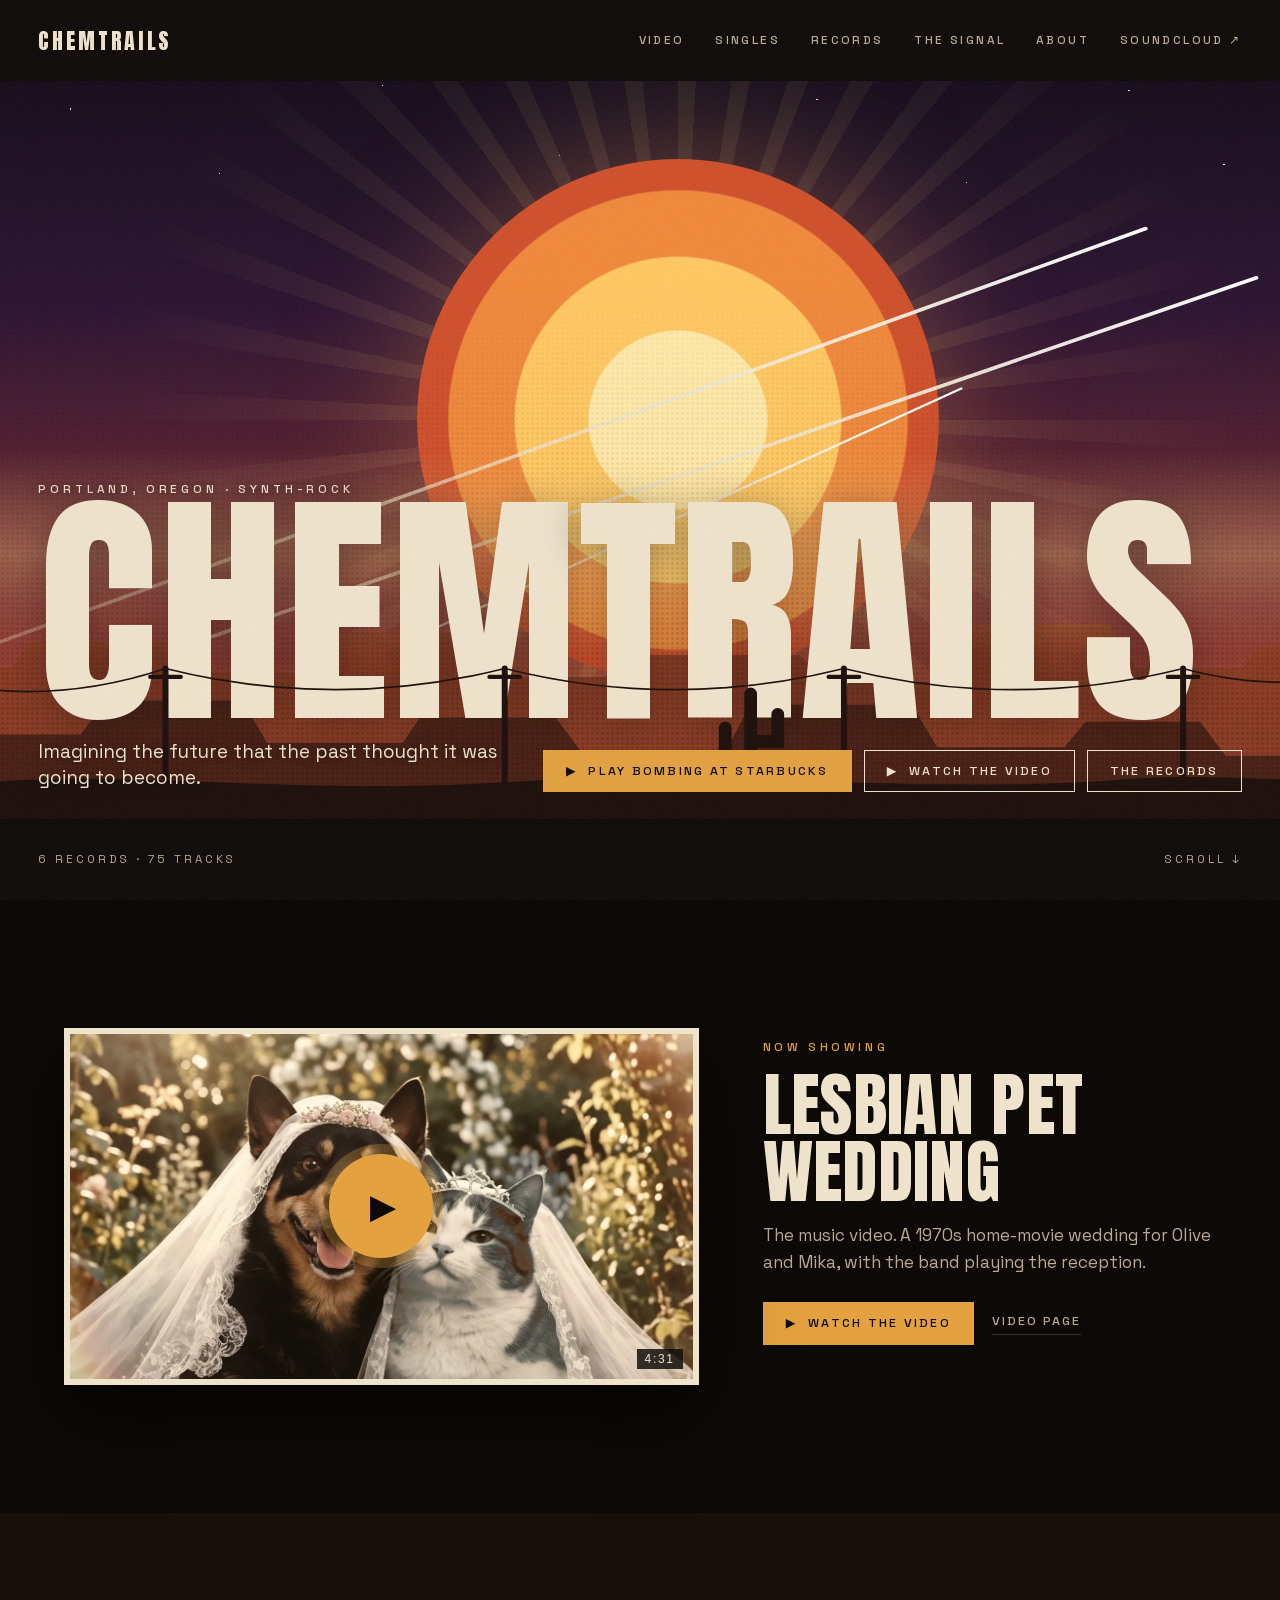
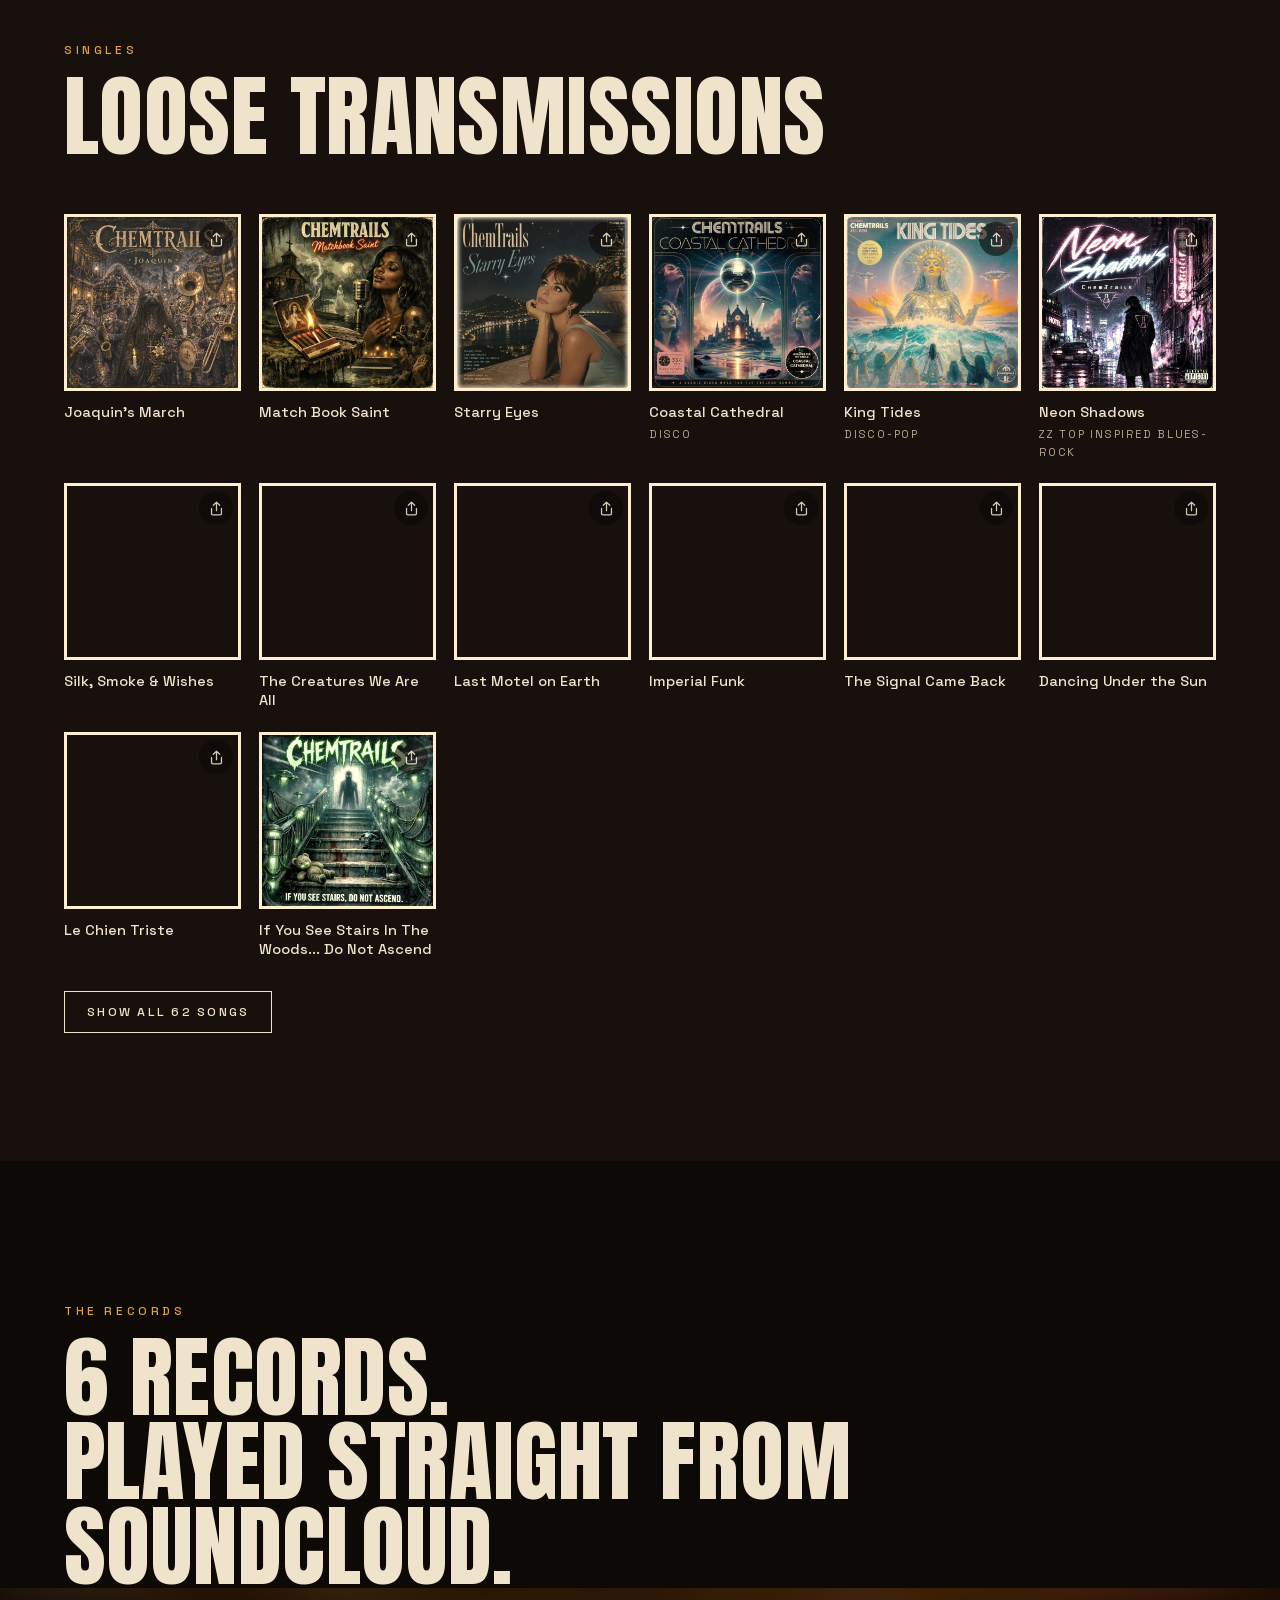
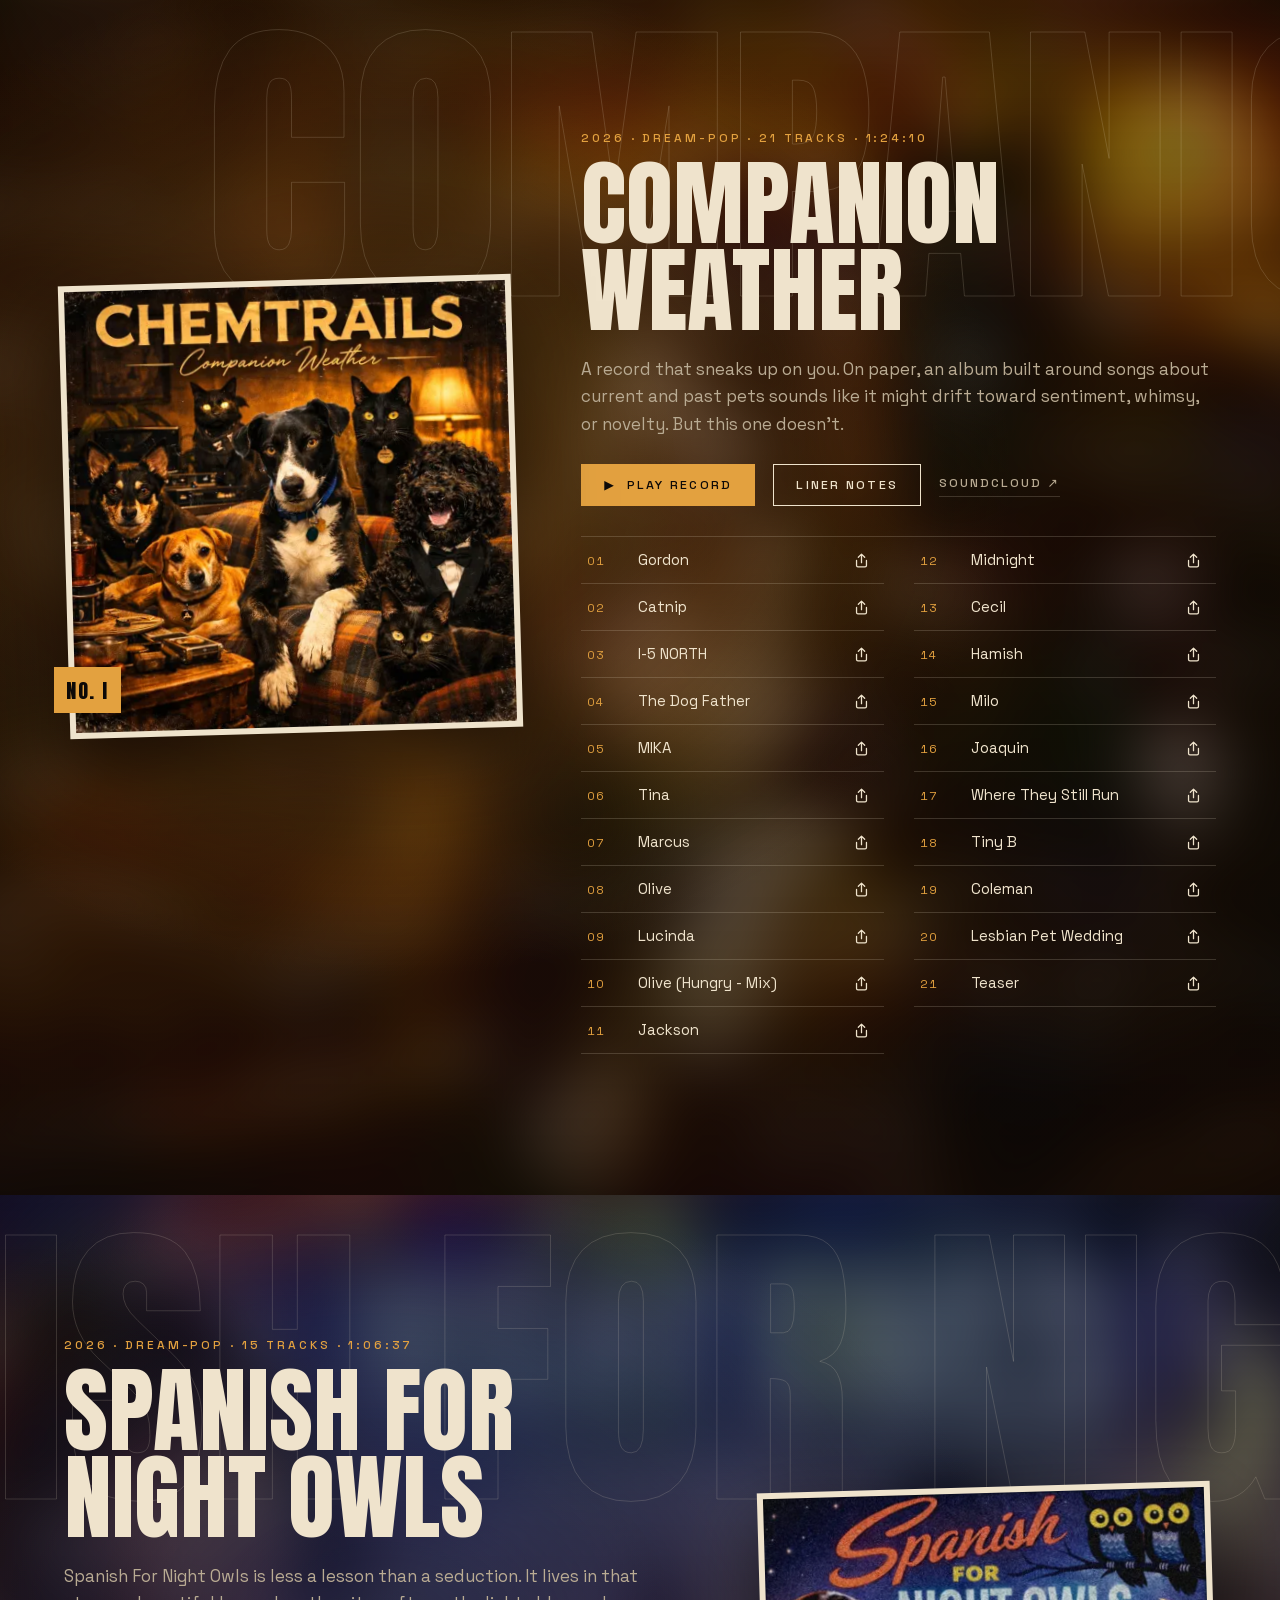
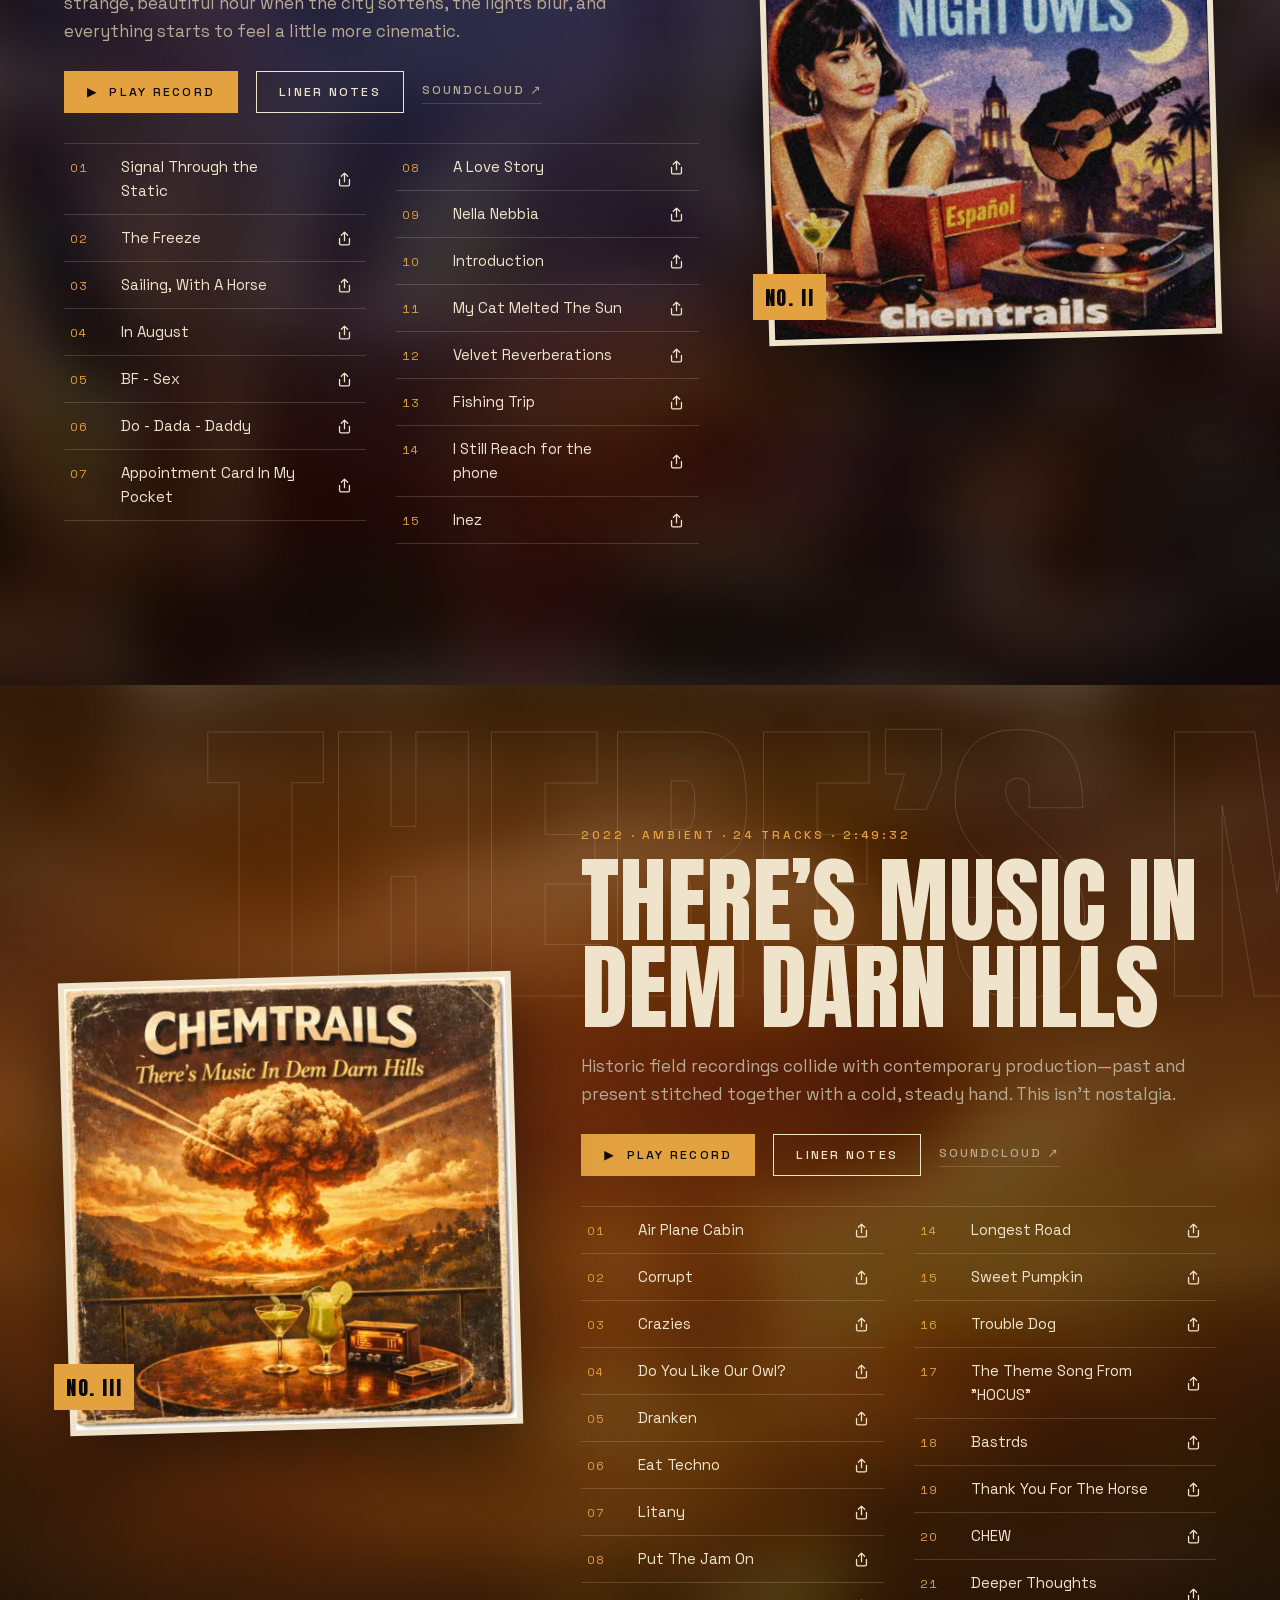
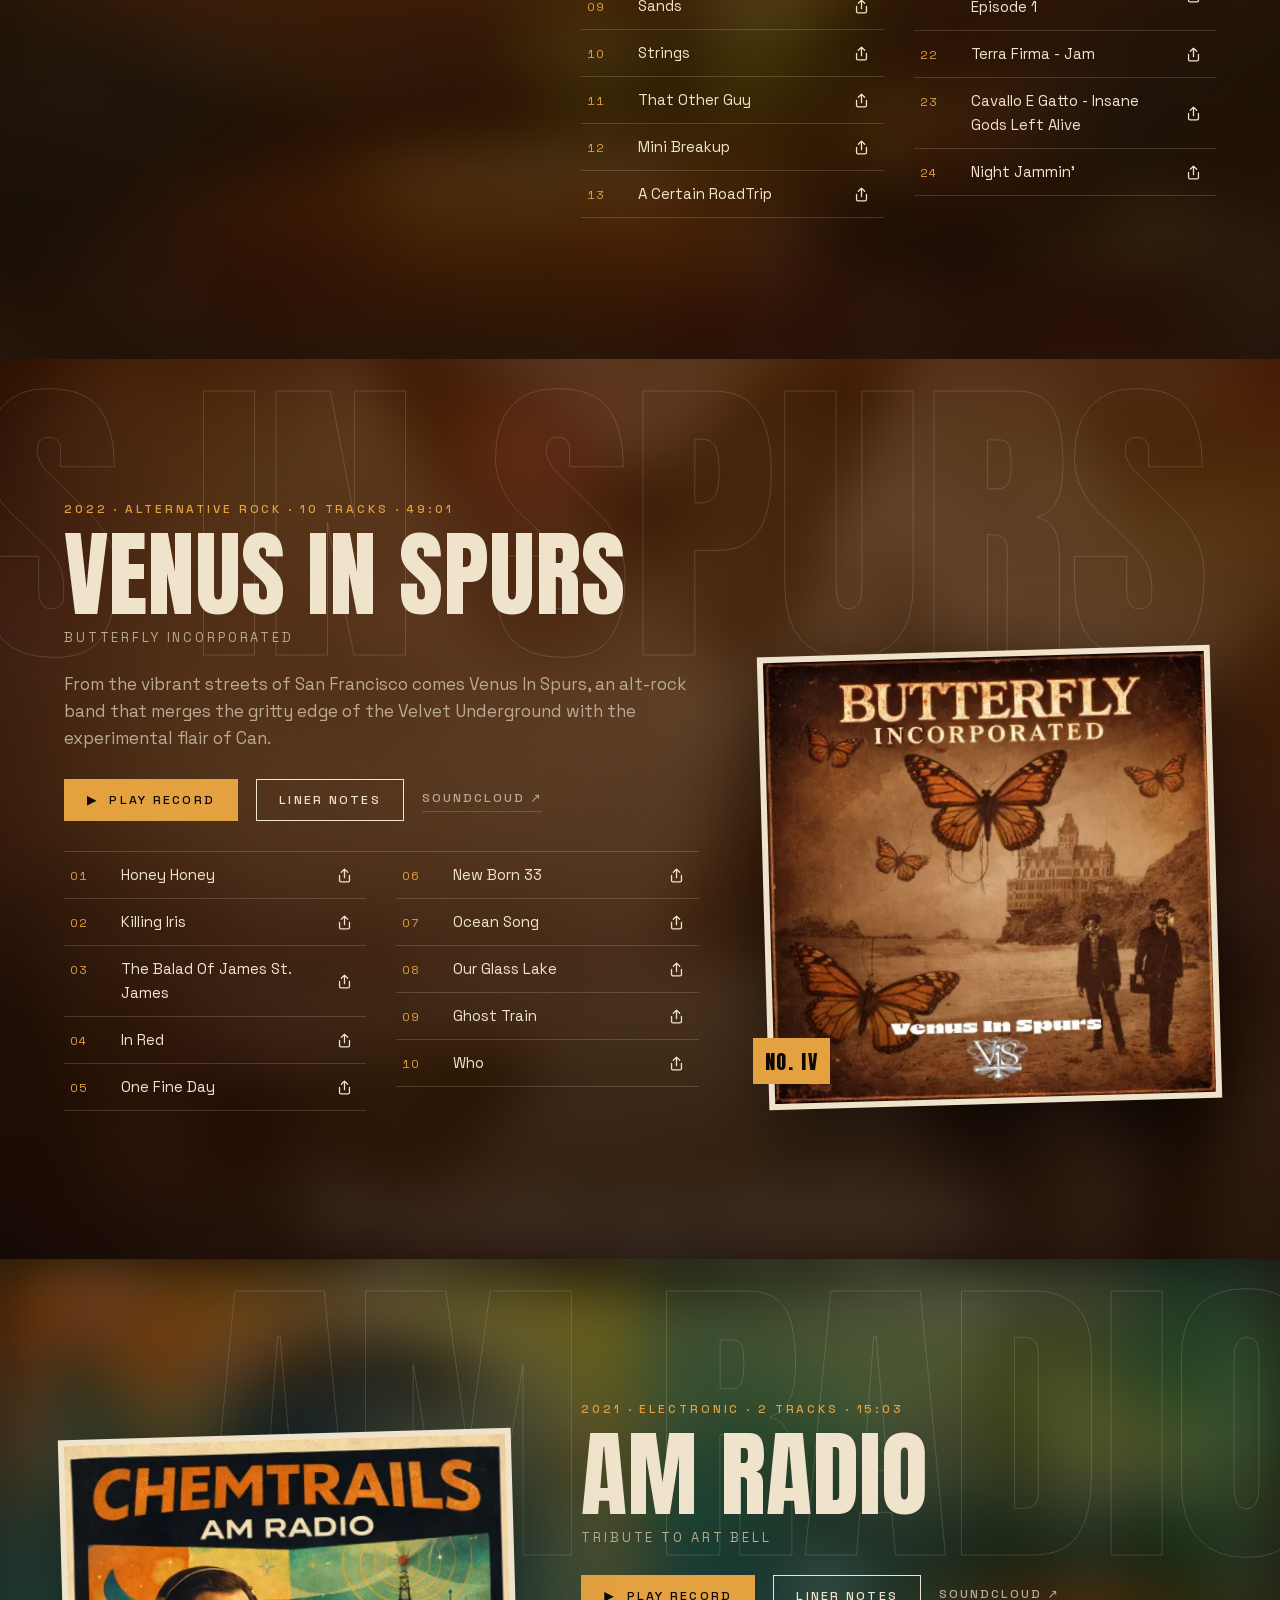
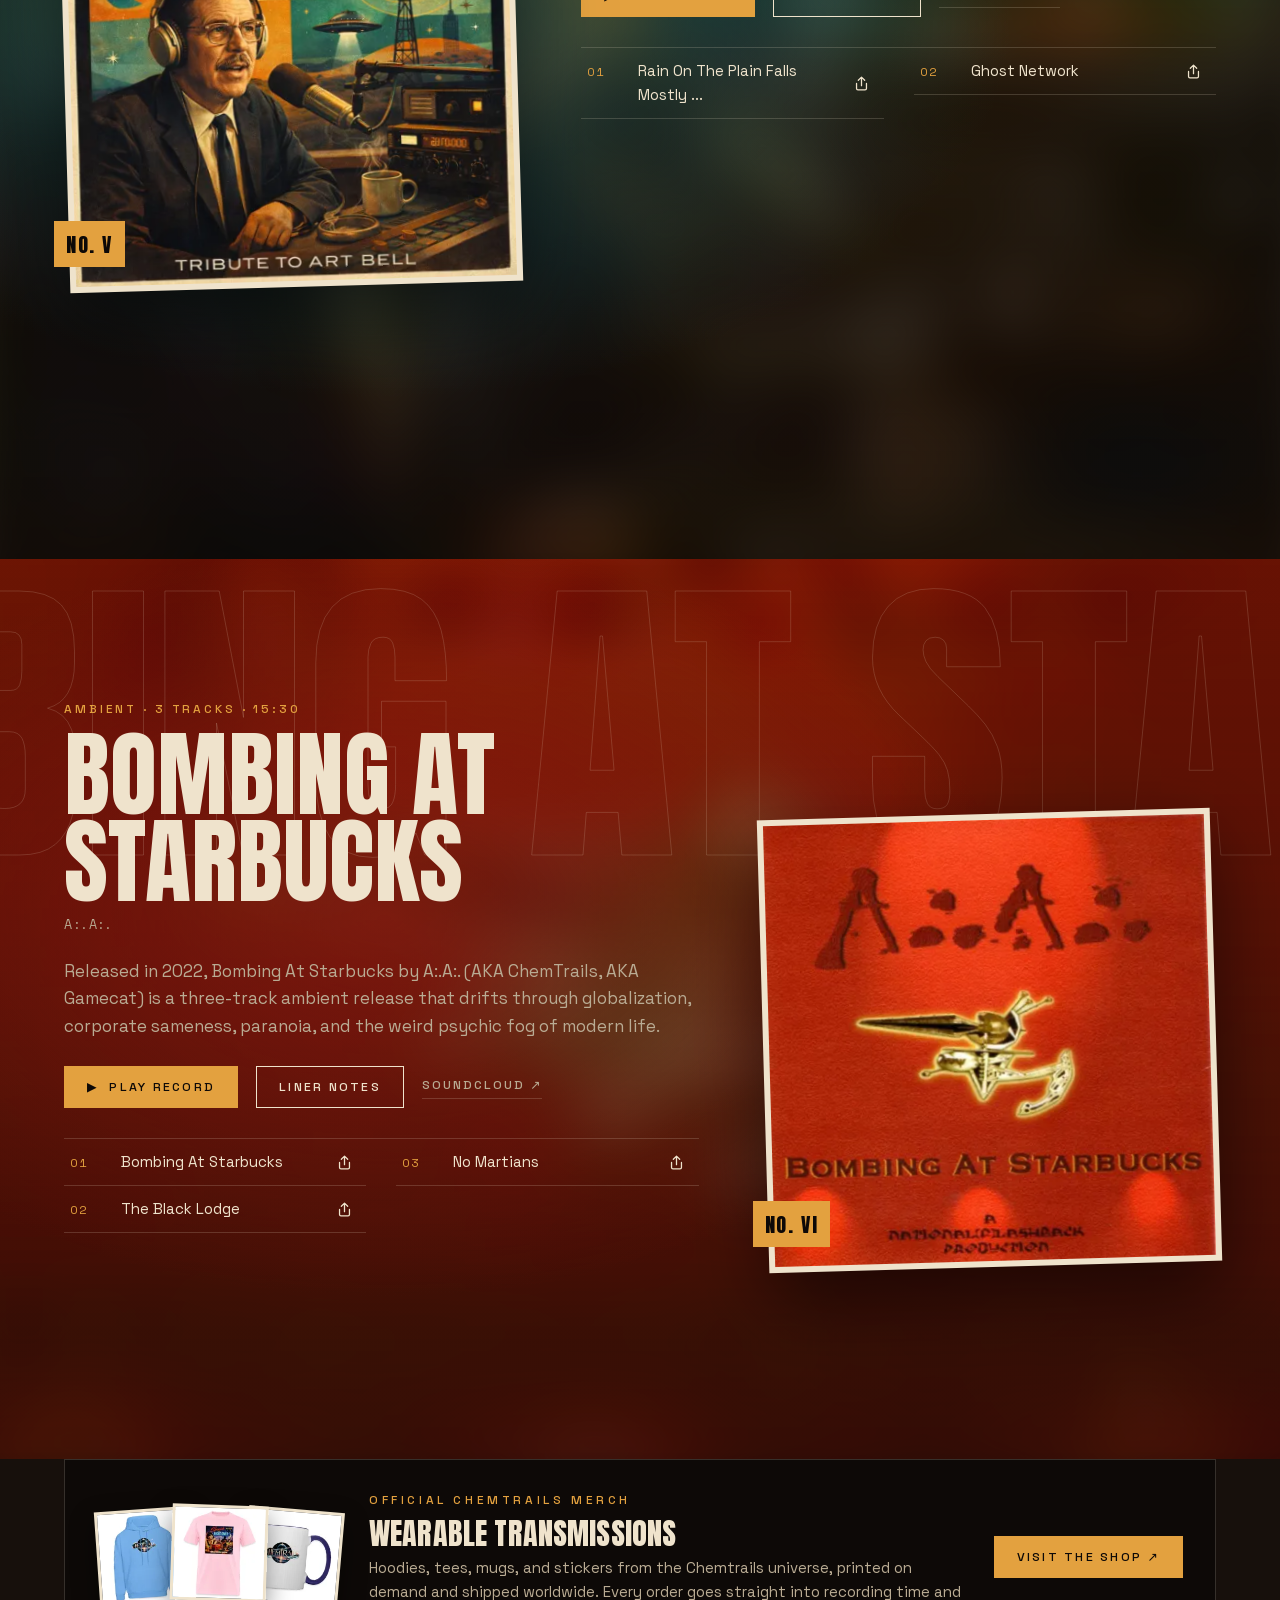
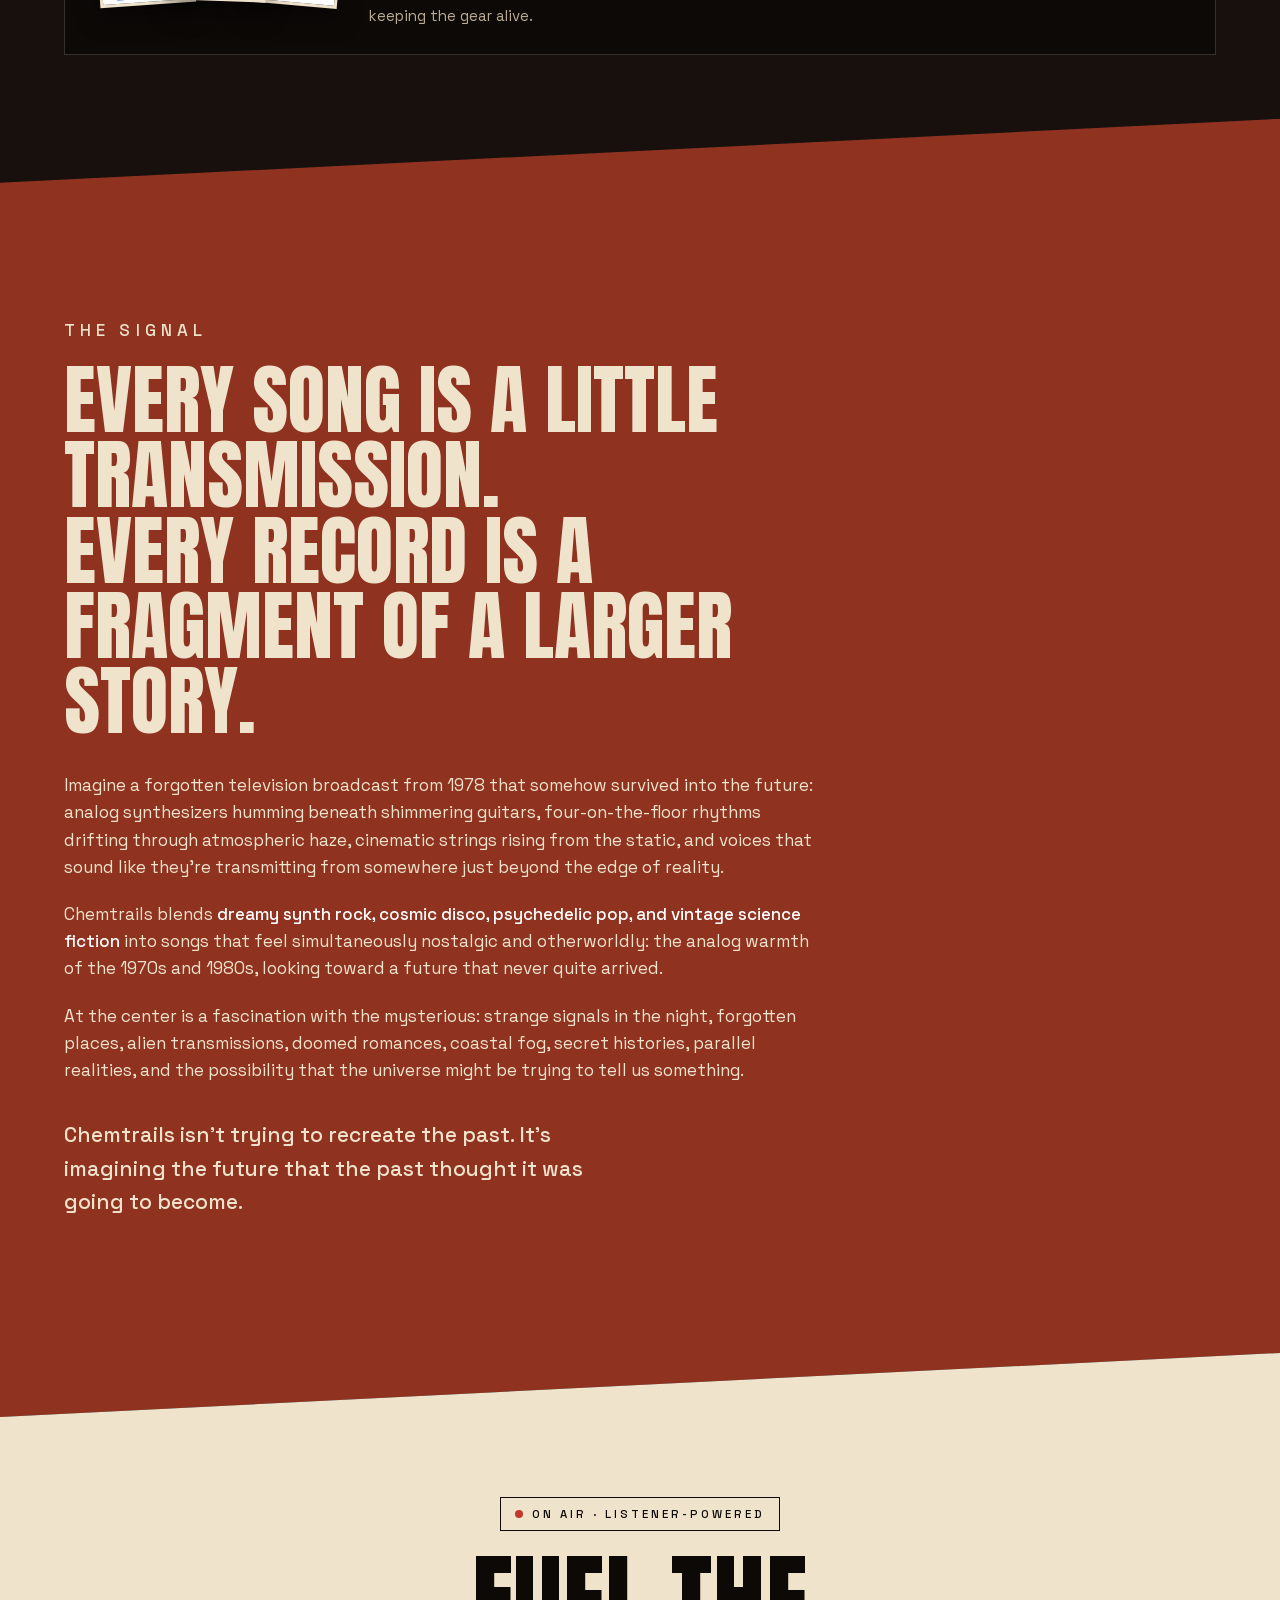
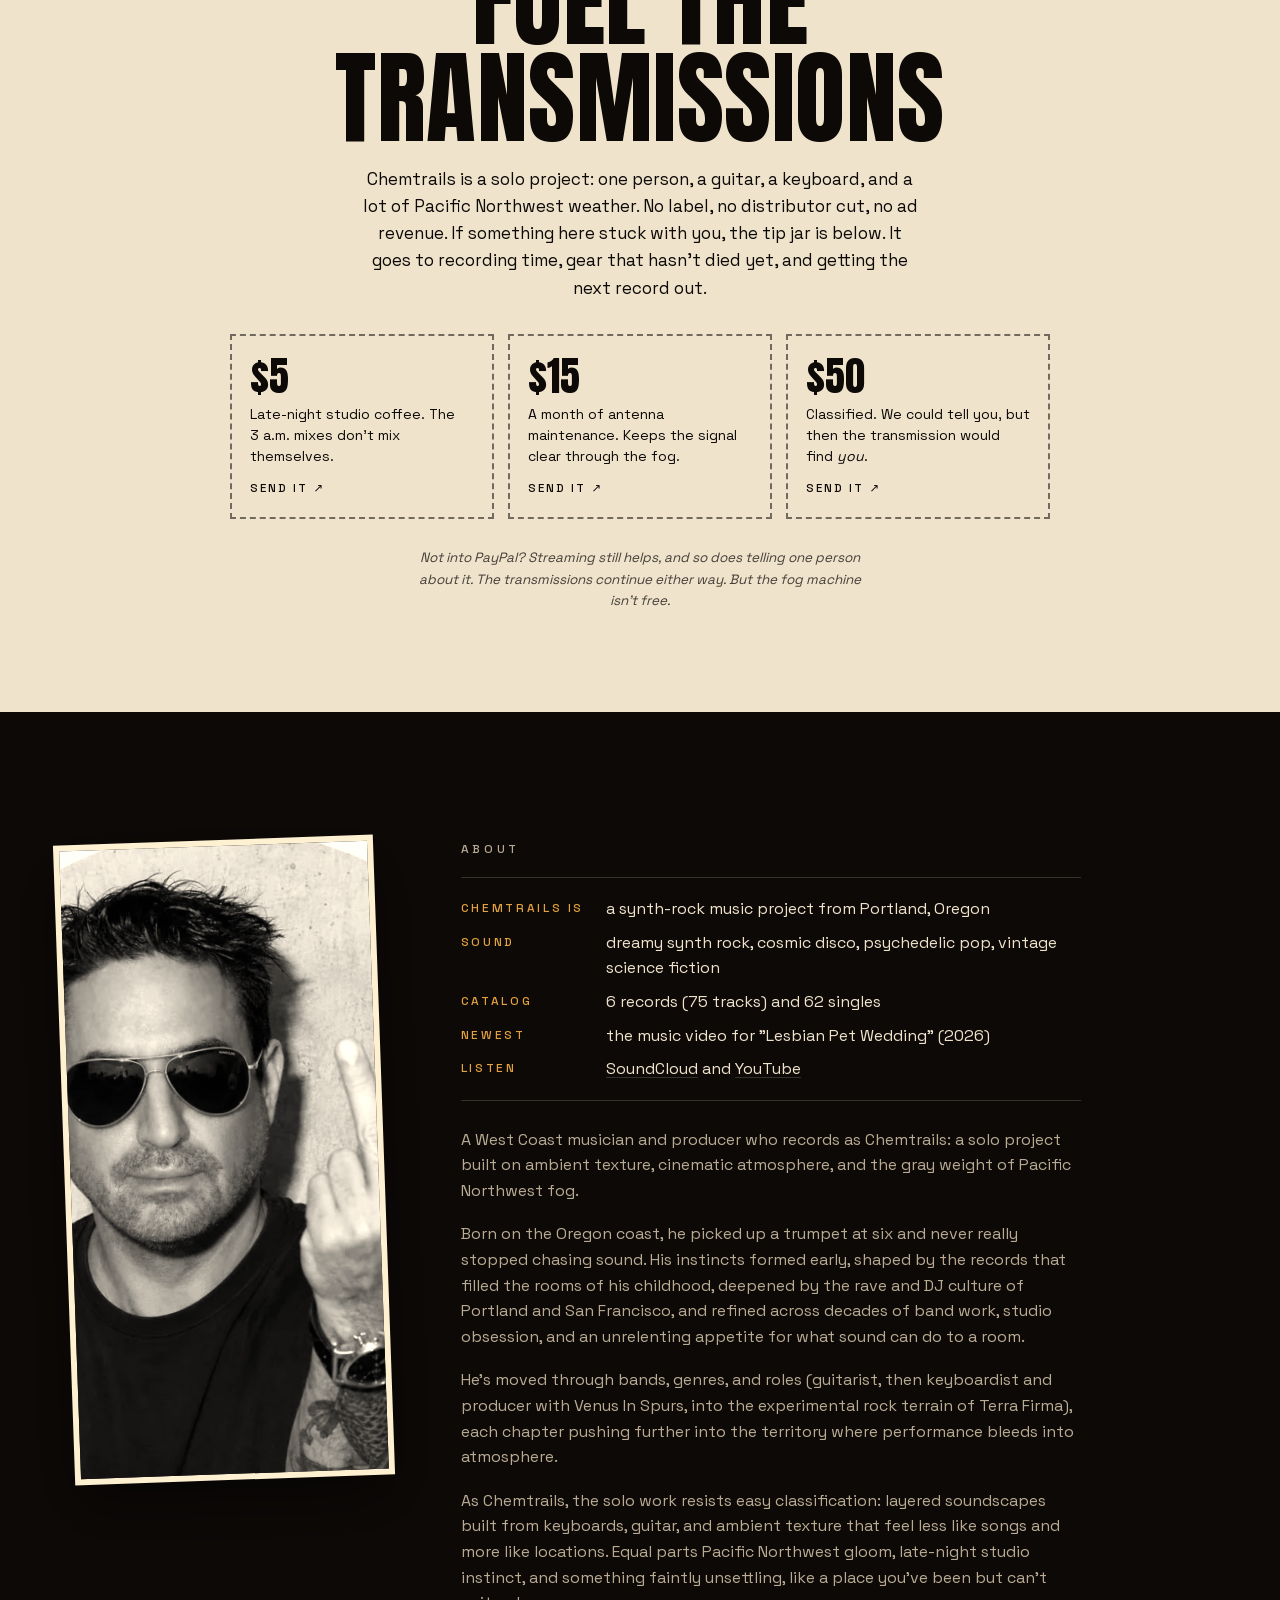
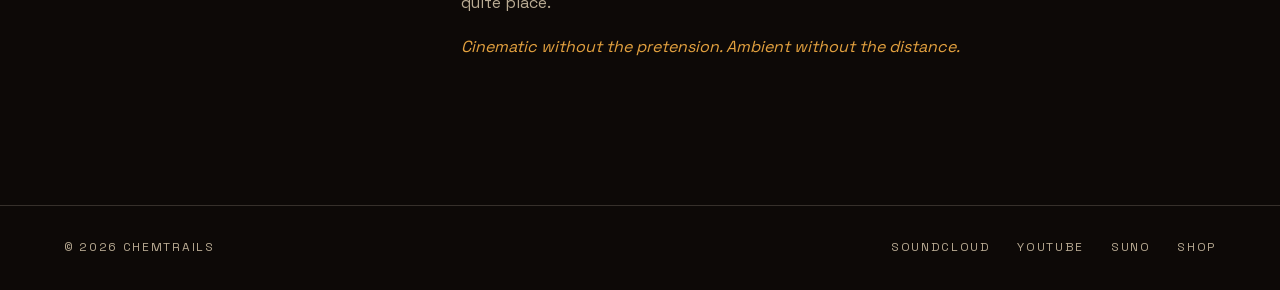
==== index.html @ 34b77c85 "Hero play button picks a random record each visit Co-Authored-By: Claude Sonnet 5.5 <noreply@anthrop" ====
<!DOCTYPE html>
<html lang="en">
<head>
  <meta charset="UTF-8">
  <meta name="viewport" content="width=device-width, initial-scale=1.0">
  <title>Chemtrails: Synth-Rock Band from Portland, Oregon</title>
  <meta name="description" content="Chemtrails is a synth-rock band from Portland, Oregon. Watch the music video, stream 6 records and 62 singles, and shop the merch.">
  <link rel="canonical" href="https://www.chemtrails-music.com/">
  <meta property="og:site_name" content="Chemtrails">
  <meta property="og:title" content="Chemtrails: Synth-Rock Band from Portland, Oregon">
  <meta property="og:description" content="Chemtrails is a synth-rock band from Portland, Oregon. Watch the music video, stream 6 records and 62 singles, and shop the merch.">
  <meta property="og:image" content="https://www.chemtrails-music.com/assets/og-image.jpeg">
  <meta property="og:image:width" content="1200">
  <meta property="og:image:height" content="630">
  <meta property="og:url" content="https://www.chemtrails-music.com/">
  <meta property="og:type" content="website">
  <meta property="og:locale" content="en_US">
  <meta name="twitter:card" content="summary_large_image">
  <meta name="twitter:title" content="Chemtrails: Synth-Rock Band from Portland, Oregon">
  <meta name="twitter:description" content="Chemtrails is a synth-rock band from Portland, Oregon. Watch the music video, stream 6 records and 62 singles, and shop the merch.">
  <meta name="twitter:image" content="https://www.chemtrails-music.com/assets/og-image.jpeg">
  <meta name="theme-color" content="#0d0907">
  <script type="application/ld+json">{"@context":"https://schema.org","@graph":[{"@type":"WebSite","@id":"https://www.chemtrails-music.com/#site","url":"https://www.chemtrails-music.com/","name":"Chemtrails","alternateName":["Chemtrails Music","Chemtrails band"],"inLanguage":"en","publisher":{"@id":"https://www.chemtrails-music.com/#band"}},{"@type":"MusicGroup","@id":"https://www.chemtrails-music.com/#band","name":"Chemtrails","url":"https://www.chemtrails-music.com/","alternateName":["Chemtrails band","Chemtrails Music"],"disambiguatingDescription":"A synth-rock music project from Portland, Oregon. Not related to the chemtrail conspiracy theory.","image":"https://www.chemtrails-music.com/assets/avatar.jpeg","logo":"https://www.chemtrails-music.com/assets/avatar.jpeg","description":"A retro-futuristic synth-rock project exploring the strange space between memory, technology, desire, and the unknown. Dreamy synth rock, cosmic disco, psychedelic pop, and vintage science fiction from the Pacific Northwest.","genre":["Synth-Rock","Ambient","Cosmic Disco","Psychedelic Pop"],"foundingLocation":{"@type":"Place","name":"Portland, Oregon, United States"},"sameAs":["https://soundcloud.com/chemtrails","https://www.youtube.com/channel/UCBp1ER64T6_AvGpECk63Z6g","https://suno.com/@gamecat2300","https://chemtrails-music.myspreadshop.com/"],"album":[{"@type":"MusicAlbum","name":"Companion Weather","url":"https://www.chemtrails-music.com/records/companion-weather/","numTracks":21},{"@type":"MusicAlbum","name":"Spanish For Night Owls","url":"https://www.chemtrails-music.com/records/spanish-for-night-owls/","numTracks":15},{"@type":"MusicAlbum","name":"There’s Music In Dem Darn Hills","url":"https://www.chemtrails-music.com/records/theres-music-in-dem-darn-hills/","numTracks":24},{"@type":"MusicAlbum","name":"Venus In Spurs","url":"https://www.chemtrails-music.com/records/venus-in-spurs/","numTracks":10},{"@type":"MusicAlbum","name":"AM Radio","url":"https://www.chemtrails-music.com/records/am-radio/","numTracks":2},{"@type":"MusicAlbum","name":"Bombing At Starbucks","url":"https://www.chemtrails-music.com/records/bombing-at-starbucks/","numTracks":3}]}]}</script>
  <script async src="https://www.googletagmanager.com/gtag/js?id=G-CT6DLJGNE0"></script>
  <script>window.dataLayer=window.dataLayer||[];function gtag(){dataLayer.push(arguments)}gtag('js',new Date());gtag('config','G-CT6DLJGNE0');</script>
  <link rel="icon" href="/assets/favicon.png" type="image/png">
  <link rel="apple-touch-icon" href="/assets/apple-touch-icon.png">
  <link rel="preload" href="/assets/fonts/anton-latin.woff2" as="font" type="font/woff2" crossorigin>
  <link rel="preload" href="/assets/fonts/space-grotesk-latin.woff2" as="font" type="font/woff2" crossorigin>
  <link rel="stylesheet" href="/style.css?v=eb461d65">
</head>
<body class="home">
  <div class="grain" aria-hidden="true"></div>
  <nav class="nav">
    <a href="/" class="nav-logo">CHEMTRAILS</a>
    <div class="nav-links">
      <a href="/#video">Video</a>
      <a href="/#singles">Singles</a>
      <a href="/#records">Records</a>
      <a href="/#signal">The Signal</a>
      <a href="/#about">About</a>
      <a href="https://soundcloud.com/chemtrails" target="_blank" rel="noopener">SoundCloud ↗</a>
    </div>
  </nav>

  <header class="hero" id="top">

<div class="scene" aria-hidden="true">
  <div class="layer l-sky" style="--d:.7"></div>
  <div class="layer l-sun" style="--d:.55;--px:6"><i class="rays"></i><i class="disc"></i></div>
  <svg class="layer l-trail" style="--d:.45;--px:10" viewBox="0 0 1600 600" preserveAspectRatio="xMidYMid slice">
    <defs><linearGradient id="tr" x1="0" x2="1" y1="0" y2="0"><stop offset="0" stop-color="#efe3cc" stop-opacity="0"/><stop offset=".65" stop-color="#efe3cc" stop-opacity=".85"/><stop offset="1" stop-color="#fff"/></linearGradient></defs>
    <g class="trails" stroke="url(#tr)" stroke-width="3" stroke-linecap="round" fill="none">
      <path pathLength="1" d="M-40 560 L1180 120"/><path pathLength="1" d="M-40 610 L1270 160"/><path pathLength="1" stroke-width="2" d="M240 610 L1030 250"/>
    </g>
  </svg>
  <svg class="layer l-m3" style="--d:.38;--px:14" viewBox="0 0 1600 500" preserveAspectRatio="xMidYMax slice"><path fill="#8a3a22" d="M0 500V330h90l20-30h150l25 35h135l20-45h160l30 50h130l30-25h190l30 30h140l25-65h155l30 50h120l20-25h100v195z"/></svg>
  <i class="layer l-haze" style="--d:.3"></i>
  <svg class="layer l-m2" style="--d:.24;--px:20" viewBox="0 0 1600 500" preserveAspectRatio="xMidYMax slice"><path fill="#4a1f14" d="M0 500V400h140l30-40h160l30 50h160l20-30h160l30 40h170l30-55h190l30 50h150l25-30h135l30 40h110v140z"/></svg>
  <svg class="layer l-m1" style="--d:.1;--px:30" viewBox="0 0 1600 500" preserveAspectRatio="xMidYMax slice">
    <g fill="none" stroke="#1b0d09" stroke-linecap="round">
      <path stroke-width="2" d="M-60 330Q90 372 240 322Q440 372 640 322Q840 372 1040 322Q1240 372 1440 322Q1540 350 1660 330"/>
      <g stroke-width="7"><path d="M240 322V470M640 322V470M1040 322V470M1440 322V470"/></g>
      <g stroke-width="5"><path d="M222 332H258M622 332H658M1022 332H1058M1422 332H1458"/></g>
      <g stroke-width="15"><path d="M930 480V352M930 428H900V392M930 408H962V376"/></g>
    </g>
    <path fill="#1b0d09" d="M0 500V458C200 440 400 472 640 456C900 440 1150 472 1380 452C1480 446 1560 456 1600 452V500z"/>
  </svg>
</div>
    <div class="hero-copy" style="--d:-.12">
      <p class="hero-kicker">Portland, Oregon · Synth-rock</p>
      <h1 class="hero-title"><span>Chem</span><span>trails</span></h1>
      <div class="hero-row">
        <p class="hero-line">Imagining the future that the past thought it was going to become.</p>
        <div class="hero-actions">
          <button type="button" class="btn btn-solid" id="hero-play" data-rec-target="companion-weather">▶&nbsp;&nbsp;Play Companion Weather</button>
          <button type="button" class="btn btn-line" data-video-open="hero">▶&nbsp;&nbsp;Watch the video</button>
          <a class="btn btn-line" href="#records">The records</a>
        </div>
      </div>
    </div>
    <div class="hero-foot" aria-hidden="true"><span>6 records · 75 tracks</span><span>Scroll ↓</span></div>
  </header>
  <main>
    <section class="section nowshowing" id="video">
      <div class="ns-grid">
        <button type="button" class="ns-poster" data-video-open="card" aria-label="Watch the music video for Lesbian Pet Wedding (4:31)">
          <img src="/assets/video/lesbian-pet-wedding.webp?v=3df78ea0" alt="Olive the dog and Mika the cat in wedding veils, a still from the music video" width="1280" height="720" loading="lazy" decoding="async">
          <span class="ns-play" aria-hidden="true">▶</span><span class="ns-time" aria-hidden="true">4:31</span>
        </button>
        <div class="ns-copy">
          <p class="kicker">Now showing</p>
          <h2>Lesbian Pet Wedding</h2>
          <p>The music video. A 1970s home-movie wedding for Olive and Mika, with the band playing the reception.</p>
          <div class="rec-actions">
            <button type="button" class="btn btn-solid" data-video-open="card-button">▶&nbsp;&nbsp;Watch the video</button>
            <a class="btn-link" href="/videos/lesbian-pet-wedding/">Video page</a>
          </div>
        </div>
      </div>
    </section>

    <section class="section singles" id="singles" data-rec="singles" data-sc="https://soundcloud.com/chemtrails/sets/loose-transmissions" data-title="Singles" data-art="/assets/orbitz.webp?v=4ce498ae">
      <div class="sec-head">
        <p class="kicker">Singles</p>
        <h2>Loose transmissions</h2>
      </div>
      <div class="single-grid"><div class="s-item"><button type="button" class="single" data-i="0"><img src="/assets/joaquin-s-march.webp?v=20d619fe" alt="" width="320" height="320" loading="lazy" decoding="async"><span class="s-title">Joaquin's March</span></button><button type="button" class="share share--card" data-share="https://soundcloud.com/chemtrails/joaquins-march-31" data-title="Joaquin's March" aria-label="Share Joaquin's March" title="Share"><svg viewBox="0 0 24 24" aria-hidden="true"><path d="M12 3v12M7.5 7.5 12 3l4.5 4.5M5 12v7a2 2 0 0 0 2 2h10a2 2 0 0 0 2-2v-7" fill="none" stroke="currentColor" stroke-width="1.8" stroke-linecap="round" stroke-linejoin="round"/></svg></button></div><div class="s-item"><button type="button" class="single" data-i="1"><img src="/assets/match-book-saint.webp?v=867bafe8" alt="" width="320" height="320" loading="lazy" decoding="async"><span class="s-title">Match Book Saint</span></button><button type="button" class="share share--card" data-share="https://soundcloud.com/chemtrails/match-book-saint-37" data-title="Match Book Saint" aria-label="Share Match Book Saint" title="Share"><svg viewBox="0 0 24 24" aria-hidden="true"><path d="M12 3v12M7.5 7.5 12 3l4.5 4.5M5 12v7a2 2 0 0 0 2 2h10a2 2 0 0 0 2-2v-7" fill="none" stroke="currentColor" stroke-width="1.8" stroke-linecap="round" stroke-linejoin="round"/></svg></button></div><div class="s-item"><button type="button" class="single" data-i="2"><img src="/assets/starry-eyes.webp?v=c62ba497" alt="" width="320" height="320" loading="lazy" decoding="async"><span class="s-title">Starry Eyes</span></button><button type="button" class="share share--card" data-share="https://soundcloud.com/chemtrails/starry-eyes-53" data-title="Starry Eyes" aria-label="Share Starry Eyes" title="Share"><svg viewBox="0 0 24 24" aria-hidden="true"><path d="M12 3v12M7.5 7.5 12 3l4.5 4.5M5 12v7a2 2 0 0 0 2 2h10a2 2 0 0 0 2-2v-7" fill="none" stroke="currentColor" stroke-width="1.8" stroke-linecap="round" stroke-linejoin="round"/></svg></button></div><div class="s-item"><button type="button" class="single" data-i="3"><img src="/assets/coastal-cathedral.webp?v=17e7a5af" alt="" width="320" height="320" loading="lazy" decoding="async"><span class="s-title">Coastal Cathedral</span><span class="s-genre">Disco</span></button><button type="button" class="share share--card" data-share="https://soundcloud.com/chemtrails/coastal-cathedral-14" data-title="Coastal Cathedral" aria-label="Share Coastal Cathedral" title="Share"><svg viewBox="0 0 24 24" aria-hidden="true"><path d="M12 3v12M7.5 7.5 12 3l4.5 4.5M5 12v7a2 2 0 0 0 2 2h10a2 2 0 0 0 2-2v-7" fill="none" stroke="currentColor" stroke-width="1.8" stroke-linecap="round" stroke-linejoin="round"/></svg></button></div><div class="s-item"><button type="button" class="single" data-i="4"><img src="/assets/king-tides.webp?v=d5d03904" alt="" width="320" height="320" loading="lazy" decoding="async"><span class="s-title">King Tides</span><span class="s-genre">Disco-Pop</span></button><button type="button" class="share share--card" data-share="https://soundcloud.com/chemtrails/king-tides-33" data-title="King Tides" aria-label="Share King Tides" title="Share"><svg viewBox="0 0 24 24" aria-hidden="true"><path d="M12 3v12M7.5 7.5 12 3l4.5 4.5M5 12v7a2 2 0 0 0 2 2h10a2 2 0 0 0 2-2v-7" fill="none" stroke="currentColor" stroke-width="1.8" stroke-linecap="round" stroke-linejoin="round"/></svg></button></div><div class="s-item"><button type="button" class="single" data-i="5"><img src="/assets/neon-shadows.webp?v=b989c825" alt="" width="320" height="320" loading="lazy" decoding="async"><span class="s-title">Neon Shadows</span><span class="s-genre">ZZ Top Inspired Blues-rock</span></button><button type="button" class="share share--card" data-share="https://soundcloud.com/chemtrails/neon-shadows-41" data-title="Neon Shadows" aria-label="Share Neon Shadows" title="Share"><svg viewBox="0 0 24 24" aria-hidden="true"><path d="M12 3v12M7.5 7.5 12 3l4.5 4.5M5 12v7a2 2 0 0 0 2 2h10a2 2 0 0 0 2-2v-7" fill="none" stroke="currentColor" stroke-width="1.8" stroke-linecap="round" stroke-linejoin="round"/></svg></button></div><div class="s-item"><button type="button" class="single" data-i="6"><img src="/assets/silk-smoke-wishes.webp?v=b7dc3122" alt="" width="320" height="320" loading="lazy" decoding="async"><span class="s-title">Silk, Smoke &amp; Wishes</span></button><button type="button" class="share share--card" data-share="https://soundcloud.com/chemtrails/silk-smoke-wishes-51" data-title="Silk, Smoke &amp; Wishes" aria-label="Share Silk, Smoke &amp; Wishes" title="Share"><svg viewBox="0 0 24 24" aria-hidden="true"><path d="M12 3v12M7.5 7.5 12 3l4.5 4.5M5 12v7a2 2 0 0 0 2 2h10a2 2 0 0 0 2-2v-7" fill="none" stroke="currentColor" stroke-width="1.8" stroke-linecap="round" stroke-linejoin="round"/></svg></button></div><div class="s-item"><button type="button" class="single" data-i="7"><img src="/assets/creatures.webp?v=b0808d5b" alt="" width="320" height="320" loading="lazy" decoding="async"><span class="s-title">The Creatures We Are All</span></button><button type="button" class="share share--card" data-share="https://soundcloud.com/chemtrails/the-creatures-we-are-all-54" data-title="The Creatures We Are All" aria-label="Share The Creatures We Are All" title="Share"><svg viewBox="0 0 24 24" aria-hidden="true"><path d="M12 3v12M7.5 7.5 12 3l4.5 4.5M5 12v7a2 2 0 0 0 2 2h10a2 2 0 0 0 2-2v-7" fill="none" stroke="currentColor" stroke-width="1.8" stroke-linecap="round" stroke-linejoin="round"/></svg></button></div><div class="s-item"><button type="button" class="single" data-i="8"><img src="/assets/last-motel-on-earth.webp?v=8a236fc3" alt="" width="320" height="320" loading="lazy" decoding="async"><span class="s-title">Last Motel on Earth</span></button><button type="button" class="share share--card" data-share="https://soundcloud.com/chemtrails/last-motel-on-earth-34" data-title="Last Motel on Earth" aria-label="Share Last Motel on Earth" title="Share"><svg viewBox="0 0 24 24" aria-hidden="true"><path d="M12 3v12M7.5 7.5 12 3l4.5 4.5M5 12v7a2 2 0 0 0 2 2h10a2 2 0 0 0 2-2v-7" fill="none" stroke="currentColor" stroke-width="1.8" stroke-linecap="round" stroke-linejoin="round"/></svg></button></div><div class="s-item"><button type="button" class="single" data-i="9"><img src="/assets/imperial-funk.webp?v=aa1b1cdd" alt="" width="320" height="320" loading="lazy" decoding="async"><span class="s-title">Imperial Funk</span></button><button type="button" class="share share--card" data-share="https://soundcloud.com/chemtrails/imperial-funk-29" data-title="Imperial Funk" aria-label="Share Imperial Funk" title="Share"><svg viewBox="0 0 24 24" aria-hidden="true"><path d="M12 3v12M7.5 7.5 12 3l4.5 4.5M5 12v7a2 2 0 0 0 2 2h10a2 2 0 0 0 2-2v-7" fill="none" stroke="currentColor" stroke-width="1.8" stroke-linecap="round" stroke-linejoin="round"/></svg></button></div><div class="s-item"><button type="button" class="single" data-i="10"><img src="/assets/the-signal-came-back.webp?v=81051b7f" alt="" width="320" height="320" loading="lazy" decoding="async"><span class="s-title">The Signal Came Back</span></button><button type="button" class="share share--card" data-share="https://soundcloud.com/chemtrails/the-signal-came-back-57" data-title="The Signal Came Back" aria-label="Share The Signal Came Back" title="Share"><svg viewBox="0 0 24 24" aria-hidden="true"><path d="M12 3v12M7.5 7.5 12 3l4.5 4.5M5 12v7a2 2 0 0 0 2 2h10a2 2 0 0 0 2-2v-7" fill="none" stroke="currentColor" stroke-width="1.8" stroke-linecap="round" stroke-linejoin="round"/></svg></button></div><div class="s-item"><button type="button" class="single" data-i="11"><img src="/assets/dancing-under-the-sun.webp?v=d62f82b1" alt="" width="320" height="320" loading="lazy" decoding="async"><span class="s-title">Dancing Under the Sun</span></button><button type="button" class="share share--card" data-share="https://soundcloud.com/chemtrails/dancing-under-the-sun-16" data-title="Dancing Under the Sun" aria-label="Share Dancing Under the Sun" title="Share"><svg viewBox="0 0 24 24" aria-hidden="true"><path d="M12 3v12M7.5 7.5 12 3l4.5 4.5M5 12v7a2 2 0 0 0 2 2h10a2 2 0 0 0 2-2v-7" fill="none" stroke="currentColor" stroke-width="1.8" stroke-linecap="round" stroke-linejoin="round"/></svg></button></div><div class="s-item"><button type="button" class="single" data-i="12"><img src="/assets/le-chien-triste.webp?v=5668efae" alt="" width="320" height="320" loading="lazy" decoding="async"><span class="s-title">Le Chien Triste</span></button><button type="button" class="share share--card" data-share="https://soundcloud.com/chemtrails/le-chien-triste-35" data-title="Le Chien Triste" aria-label="Share Le Chien Triste" title="Share"><svg viewBox="0 0 24 24" aria-hidden="true"><path d="M12 3v12M7.5 7.5 12 3l4.5 4.5M5 12v7a2 2 0 0 0 2 2h10a2 2 0 0 0 2-2v-7" fill="none" stroke="currentColor" stroke-width="1.8" stroke-linecap="round" stroke-linejoin="round"/></svg></button></div><div class="s-item"><button type="button" class="single" data-i="13"><img src="/assets/if-you-see-stairs-in-the-woods-do-not-ascend.webp?v=58a8161e" alt="" width="320" height="320" loading="lazy" decoding="async"><span class="s-title">If You See Stairs In The Woods... Do Not Ascend</span></button><button type="button" class="share share--card" data-share="https://soundcloud.com/chemtrails/if-you-see-stairs-in-the-woods-do-not-ascend-28" data-title="If You See Stairs In The Woods... Do Not Ascend" aria-label="Share If You See Stairs In The Woods... Do Not Ascend" title="Share"><svg viewBox="0 0 24 24" aria-hidden="true"><path d="M12 3v12M7.5 7.5 12 3l4.5 4.5M5 12v7a2 2 0 0 0 2 2h10a2 2 0 0 0 2-2v-7" fill="none" stroke="currentColor" stroke-width="1.8" stroke-linecap="round" stroke-linejoin="round"/></svg></button></div><div class="s-item"><button type="button" class="single" data-i="14"><img src="/assets/tonight.webp?v=8912c2ef" alt="" width="320" height="320" loading="lazy" decoding="async"><span class="s-title">Tonight</span></button><button type="button" class="share share--card" data-share="https://soundcloud.com/chemtrails/tonight-61" data-title="Tonight" aria-label="Share Tonight" title="Share"><svg viewBox="0 0 24 24" aria-hidden="true"><path d="M12 3v12M7.5 7.5 12 3l4.5 4.5M5 12v7a2 2 0 0 0 2 2h10a2 2 0 0 0 2-2v-7" fill="none" stroke="currentColor" stroke-width="1.8" stroke-linecap="round" stroke-linejoin="round"/></svg></button></div><div class="s-item"><button type="button" class="single" data-i="15"><img src="/assets/mirror-girl.webp?v=e858fc7d" alt="" width="320" height="320" loading="lazy" decoding="async"><span class="s-title">Mirror Girl</span></button><button type="button" class="share share--card" data-share="https://soundcloud.com/chemtrails/mirror-girl-38" data-title="Mirror Girl" aria-label="Share Mirror Girl" title="Share"><svg viewBox="0 0 24 24" aria-hidden="true"><path d="M12 3v12M7.5 7.5 12 3l4.5 4.5M5 12v7a2 2 0 0 0 2 2h10a2 2 0 0 0 2-2v-7" fill="none" stroke="currentColor" stroke-width="1.8" stroke-linecap="round" stroke-linejoin="round"/></svg></button></div><div class="s-item"><button type="button" class="single" data-i="16"><img src="/assets/yaquina-bay-blue.webp?v=6657215f" alt="" width="320" height="320" loading="lazy" decoding="async"><span class="s-title">Yaquina Bay Blue</span></button><button type="button" class="share share--card" data-share="https://soundcloud.com/chemtrails/yaquina-bay-blue-65" data-title="Yaquina Bay Blue" aria-label="Share Yaquina Bay Blue" title="Share"><svg viewBox="0 0 24 24" aria-hidden="true"><path d="M12 3v12M7.5 7.5 12 3l4.5 4.5M5 12v7a2 2 0 0 0 2 2h10a2 2 0 0 0 2-2v-7" fill="none" stroke="currentColor" stroke-width="1.8" stroke-linecap="round" stroke-linejoin="round"/></svg></button></div><div class="s-item"><button type="button" class="single" data-i="17"><img src="/assets/pages-1-through-5.webp?v=ce9d698e" alt="" width="320" height="320" loading="lazy" decoding="async"><span class="s-title">Pages 1 Through 5</span></button><button type="button" class="share share--card" data-share="https://soundcloud.com/chemtrails/pages-1-through-5-44" data-title="Pages 1 Through 5" aria-label="Share Pages 1 Through 5" title="Share"><svg viewBox="0 0 24 24" aria-hidden="true"><path d="M12 3v12M7.5 7.5 12 3l4.5 4.5M5 12v7a2 2 0 0 0 2 2h10a2 2 0 0 0 2-2v-7" fill="none" stroke="currentColor" stroke-width="1.8" stroke-linecap="round" stroke-linejoin="round"/></svg></button></div><div class="s-item"><button type="button" class="single" data-i="18"><img src="/assets/velvet-ferrari.webp?v=84492866" alt="" width="320" height="320" loading="lazy" decoding="async"><span class="s-title">Velvet Ferrari</span><span class="s-genre">Disco Rock</span></button><button type="button" class="share share--card" data-share="https://soundcloud.com/chemtrails/velvet-ferrari-63" data-title="Velvet Ferrari" aria-label="Share Velvet Ferrari" title="Share"><svg viewBox="0 0 24 24" aria-hidden="true"><path d="M12 3v12M7.5 7.5 12 3l4.5 4.5M5 12v7a2 2 0 0 0 2 2h10a2 2 0 0 0 2-2v-7" fill="none" stroke="currentColor" stroke-width="1.8" stroke-linecap="round" stroke-linejoin="round"/></svg></button></div><div class="s-item"><button type="button" class="single" data-i="19"><img src="/assets/ride-on-stella.webp?v=141479ac" alt="" width="320" height="320" loading="lazy" decoding="async"><span class="s-title">Ride On Stella</span><span class="s-genre">1990s West Coast G-funk Hip-hop</span></button><button type="button" class="share share--card" data-share="https://soundcloud.com/chemtrails/ride-on-stella-49" data-title="Ride On Stella" aria-label="Share Ride On Stella" title="Share"><svg viewBox="0 0 24 24" aria-hidden="true"><path d="M12 3v12M7.5 7.5 12 3l4.5 4.5M5 12v7a2 2 0 0 0 2 2h10a2 2 0 0 0 2-2v-7" fill="none" stroke="currentColor" stroke-width="1.8" stroke-linecap="round" stroke-linejoin="round"/></svg></button></div><div class="s-item"><button type="button" class="single" data-i="20"><img src="/assets/paper-bag-teeth.webp?v=4ab9d455" alt="" width="320" height="320" loading="lazy" decoding="async"><span class="s-title">Paper Bag Teeth</span><span class="s-genre">Dark Electro Drum And Bass</span></button><button type="button" class="share share--card" data-share="https://soundcloud.com/chemtrails/paper-bag-teeth-45" data-title="Paper Bag Teeth" aria-label="Share Paper Bag Teeth" title="Share"><svg viewBox="0 0 24 24" aria-hidden="true"><path d="M12 3v12M7.5 7.5 12 3l4.5 4.5M5 12v7a2 2 0 0 0 2 2h10a2 2 0 0 0 2-2v-7" fill="none" stroke="currentColor" stroke-width="1.8" stroke-linecap="round" stroke-linejoin="round"/></svg></button></div><div class="s-item"><button type="button" class="single" data-i="21"><img src="/assets/shot-gun-night.webp?v=b66b064b" alt="" width="320" height="320" loading="lazy" decoding="async"><span class="s-title">Shot Gun Night</span></button><button type="button" class="share share--card" data-share="https://soundcloud.com/chemtrails/shot-gun-night-50" data-title="Shot Gun Night" aria-label="Share Shot Gun Night" title="Share"><svg viewBox="0 0 24 24" aria-hidden="true"><path d="M12 3v12M7.5 7.5 12 3l4.5 4.5M5 12v7a2 2 0 0 0 2 2h10a2 2 0 0 0 2-2v-7" fill="none" stroke="currentColor" stroke-width="1.8" stroke-linecap="round" stroke-linejoin="round"/></svg></button></div><div class="s-item"><button type="button" class="single" data-i="22"><img src="/assets/past-the-line.webp?v=59c3ac0a" alt="" width="320" height="320" loading="lazy" decoding="async"><span class="s-title">Past The Line</span></button><button type="button" class="share share--card" data-share="https://soundcloud.com/chemtrails/past-the-line-47" data-title="Past The Line" aria-label="Share Past The Line" title="Share"><svg viewBox="0 0 24 24" aria-hidden="true"><path d="M12 3v12M7.5 7.5 12 3l4.5 4.5M5 12v7a2 2 0 0 0 2 2h10a2 2 0 0 0 2-2v-7" fill="none" stroke="currentColor" stroke-width="1.8" stroke-linecap="round" stroke-linejoin="round"/></svg></button></div><div class="s-item"><button type="button" class="single" data-i="23"><img src="/assets/this-house-grows.webp?v=66525b38" alt="" width="320" height="320" loading="lazy" decoding="async"><span class="s-title">This House Grows</span><span class="s-genre">Dark Dance-punk Fused</span></button><button type="button" class="share share--card" data-share="https://soundcloud.com/chemtrails/this-house-grows-60" data-title="This House Grows" aria-label="Share This House Grows" title="Share"><svg viewBox="0 0 24 24" aria-hidden="true"><path d="M12 3v12M7.5 7.5 12 3l4.5 4.5M5 12v7a2 2 0 0 0 2 2h10a2 2 0 0 0 2-2v-7" fill="none" stroke="currentColor" stroke-width="1.8" stroke-linecap="round" stroke-linejoin="round"/></svg></button></div><div class="s-item"><button type="button" class="single" data-i="24"><img src="/assets/space-boat-instrumental.webp?v=5a40d647" alt="" width="320" height="320" loading="lazy" decoding="async"><span class="s-title">The Last Space Boat To Mars (Instrumental)</span><span class="s-genre">Retro Orchestral Pop</span></button><button type="button" class="share share--card" data-share="https://soundcloud.com/chemtrails/the-last-space-boat-to-mars-instrumental-55" data-title="The Last Space Boat To Mars (Instrumental)" aria-label="Share The Last Space Boat To Mars (Instrumental)" title="Share"><svg viewBox="0 0 24 24" aria-hidden="true"><path d="M12 3v12M7.5 7.5 12 3l4.5 4.5M5 12v7a2 2 0 0 0 2 2h10a2 2 0 0 0 2-2v-7" fill="none" stroke="currentColor" stroke-width="1.8" stroke-linecap="round" stroke-linejoin="round"/></svg></button></div><div class="s-item"><button type="button" class="single" data-i="25"><img src="/assets/pista-a-waikiki.webp?v=1479f895" alt="" width="320" height="320" loading="lazy" decoding="async"><span class="s-title">Pista a Waikiki</span></button><button type="button" class="share share--card" data-share="https://soundcloud.com/chemtrails/pista-a-waikiki-48" data-title="Pista a Waikiki" aria-label="Share Pista a Waikiki" title="Share"><svg viewBox="0 0 24 24" aria-hidden="true"><path d="M12 3v12M7.5 7.5 12 3l4.5 4.5M5 12v7a2 2 0 0 0 2 2h10a2 2 0 0 0 2-2v-7" fill="none" stroke="currentColor" stroke-width="1.8" stroke-linecap="round" stroke-linejoin="round"/></svg></button></div><div class="s-item"><button type="button" class="single" data-i="26"><img src="/assets/winstons-indian-food.webp?v=2841278c" alt="" width="320" height="320" loading="lazy" decoding="async"><span class="s-title">Winstons &amp; Indian Food</span></button><button type="button" class="share share--card" data-share="https://soundcloud.com/chemtrails/winstons-indian-food-64" data-title="Winstons &amp; Indian Food" aria-label="Share Winstons &amp; Indian Food" title="Share"><svg viewBox="0 0 24 24" aria-hidden="true"><path d="M12 3v12M7.5 7.5 12 3l4.5 4.5M5 12v7a2 2 0 0 0 2 2h10a2 2 0 0 0 2-2v-7" fill="none" stroke="currentColor" stroke-width="1.8" stroke-linecap="round" stroke-linejoin="round"/></svg></button></div><div class="s-item"><button type="button" class="single" data-i="27"><img src="/assets/newport-ed.webp?v=2d1f12f2" alt="" width="320" height="320" loading="lazy" decoding="async"><span class="s-title">Newport-Ed</span></button><button type="button" class="share share--card" data-share="https://soundcloud.com/chemtrails/newport-ed-42" data-title="Newport-Ed" aria-label="Share Newport-Ed" title="Share"><svg viewBox="0 0 24 24" aria-hidden="true"><path d="M12 3v12M7.5 7.5 12 3l4.5 4.5M5 12v7a2 2 0 0 0 2 2h10a2 2 0 0 0 2-2v-7" fill="none" stroke="currentColor" stroke-width="1.8" stroke-linecap="round" stroke-linejoin="round"/></svg></button></div><div class="s-item"><button type="button" class="single" data-i="28"><img src="/assets/under-the-sun.webp?v=ae1c63f3" alt="" width="320" height="320" loading="lazy" decoding="async"><span class="s-title">Under the Sun</span></button><button type="button" class="share share--card" data-share="https://soundcloud.com/chemtrails/under-the-sun-62" data-title="Under the Sun" aria-label="Share Under the Sun" title="Share"><svg viewBox="0 0 24 24" aria-hidden="true"><path d="M12 3v12M7.5 7.5 12 3l4.5 4.5M5 12v7a2 2 0 0 0 2 2h10a2 2 0 0 0 2-2v-7" fill="none" stroke="currentColor" stroke-width="1.8" stroke-linecap="round" stroke-linejoin="round"/></svg></button></div><div class="s-item"><button type="button" class="single" data-i="29"><img src="/assets/the-smoking-respiratory-therapist.webp?v=993cc1e4" alt="" width="320" height="320" loading="lazy" decoding="async"><span class="s-title">The Smoking Respiratory Therapist</span></button><button type="button" class="share share--card" data-share="https://soundcloud.com/chemtrails/the-smoking-respiratory-therapist-58" data-title="The Smoking Respiratory Therapist" aria-label="Share The Smoking Respiratory Therapist" title="Share"><svg viewBox="0 0 24 24" aria-hidden="true"><path d="M12 3v12M7.5 7.5 12 3l4.5 4.5M5 12v7a2 2 0 0 0 2 2h10a2 2 0 0 0 2-2v-7" fill="none" stroke="currentColor" stroke-width="1.8" stroke-linecap="round" stroke-linejoin="round"/></svg></button></div><div class="s-item"><button type="button" class="single" data-i="30"><img src="/assets/space-boat.webp?v=1f8f557b" alt="" width="320" height="320" loading="lazy" decoding="async"><span class="s-title">The Last Space Boat To Mars</span><span class="s-genre">Retro Orchestral Pop</span></button><button type="button" class="share share--card" data-share="https://soundcloud.com/chemtrails/the-last-space-boat-to-mars-56" data-title="The Last Space Boat To Mars" aria-label="Share The Last Space Boat To Mars" title="Share"><svg viewBox="0 0 24 24" aria-hidden="true"><path d="M12 3v12M7.5 7.5 12 3l4.5 4.5M5 12v7a2 2 0 0 0 2 2h10a2 2 0 0 0 2-2v-7" fill="none" stroke="currentColor" stroke-width="1.8" stroke-linecap="round" stroke-linejoin="round"/></svg></button></div><div class="s-item"><button type="button" class="single" data-i="31"><img src="/assets/jordan-s-birthday.webp?v=53b86758" alt="" width="320" height="320" loading="lazy" decoding="async"><span class="s-title">Jordan’s Birthday</span></button><button type="button" class="share share--card" data-share="https://soundcloud.com/chemtrails/jordans-birthday-32" data-title="Jordan’s Birthday" aria-label="Share Jordan’s Birthday" title="Share"><svg viewBox="0 0 24 24" aria-hidden="true"><path d="M12 3v12M7.5 7.5 12 3l4.5 4.5M5 12v7a2 2 0 0 0 2 2h10a2 2 0 0 0 2-2v-7" fill="none" stroke="currentColor" stroke-width="1.8" stroke-linecap="round" stroke-linejoin="round"/></svg></button></div><div class="s-item"><button type="button" class="single" data-i="32"><img src="/assets/jones.webp?v=fa00be66" alt="" width="320" height="320" loading="lazy" decoding="async"><span class="s-title">The World &quot;Jones&quot; Made</span><span class="s-genre">British 1980 Synth-Pop</span></button><button type="button" class="share share--card" data-share="https://soundcloud.com/chemtrails/the-world-jones-made-59" data-title="The World &quot;Jones&quot; Made" aria-label="Share The World &quot;Jones&quot; Made" title="Share"><svg viewBox="0 0 24 24" aria-hidden="true"><path d="M12 3v12M7.5 7.5 12 3l4.5 4.5M5 12v7a2 2 0 0 0 2 2h10a2 2 0 0 0 2-2v-7" fill="none" stroke="currentColor" stroke-width="1.8" stroke-linecap="round" stroke-linejoin="round"/></svg></button></div><div class="s-item"><button type="button" class="single" data-i="33"><img src="/assets/electric-little-heart.webp?v=9edc8185" alt="" width="320" height="320" loading="lazy" decoding="async"><span class="s-title">Electric Little Heart</span><span class="s-genre">Italian Disco</span></button><button type="button" class="share share--card" data-share="https://soundcloud.com/chemtrails/electric-little-heart-20" data-title="Electric Little Heart" aria-label="Share Electric Little Heart" title="Share"><svg viewBox="0 0 24 24" aria-hidden="true"><path d="M12 3v12M7.5 7.5 12 3l4.5 4.5M5 12v7a2 2 0 0 0 2 2h10a2 2 0 0 0 2-2v-7" fill="none" stroke="currentColor" stroke-width="1.8" stroke-linecap="round" stroke-linejoin="round"/></svg></button></div><div class="s-item"><button type="button" class="single" data-i="34"><img src="/assets/gravity-s-silence.webp?v=5b743ba1" alt="" width="320" height="320" loading="lazy" decoding="async"><span class="s-title">Gravity's Silence</span></button><button type="button" class="share share--card" data-share="https://soundcloud.com/chemtrails/gravitys-silence-25" data-title="Gravity's Silence" aria-label="Share Gravity's Silence" title="Share"><svg viewBox="0 0 24 24" aria-hidden="true"><path d="M12 3v12M7.5 7.5 12 3l4.5 4.5M5 12v7a2 2 0 0 0 2 2h10a2 2 0 0 0 2-2v-7" fill="none" stroke="currentColor" stroke-width="1.8" stroke-linecap="round" stroke-linejoin="round"/></svg></button></div><div class="s-item"><button type="button" class="single" data-i="35"><img src="/assets/parallel-dimension.webp?v=1321f063" alt="" width="320" height="320" loading="lazy" decoding="async"><span class="s-title">Parallel Dimension</span></button><button type="button" class="share share--card" data-share="https://soundcloud.com/chemtrails/parallel-dimension-46" data-title="Parallel Dimension" aria-label="Share Parallel Dimension" title="Share"><svg viewBox="0 0 24 24" aria-hidden="true"><path d="M12 3v12M7.5 7.5 12 3l4.5 4.5M5 12v7a2 2 0 0 0 2 2h10a2 2 0 0 0 2-2v-7" fill="none" stroke="currentColor" stroke-width="1.8" stroke-linecap="round" stroke-linejoin="round"/></svg></button></div><div class="s-item"><button type="button" class="single" data-i="36"><img src="/assets/orbitz.webp?v=4ce498ae" alt="" width="320" height="320" loading="lazy" decoding="async"><span class="s-title">Orbitz</span></button><button type="button" class="share share--card" data-share="https://soundcloud.com/chemtrails/orbitz-43" data-title="Orbitz" aria-label="Share Orbitz" title="Share"><svg viewBox="0 0 24 24" aria-hidden="true"><path d="M12 3v12M7.5 7.5 12 3l4.5 4.5M5 12v7a2 2 0 0 0 2 2h10a2 2 0 0 0 2-2v-7" fill="none" stroke="currentColor" stroke-width="1.8" stroke-linecap="round" stroke-linejoin="round"/></svg></button></div><div class="s-item"><button type="button" class="single" data-i="37"><img src="/assets/my-mom-s-healed-vagina.webp?v=94e56b19" alt="" width="320" height="320" loading="lazy" decoding="async"><span class="s-title">My Mom's Healed Vagina</span></button><button type="button" class="share share--card" data-share="https://soundcloud.com/chemtrails/my-moms-healed-vagina-39" data-title="My Mom's Healed Vagina" aria-label="Share My Mom's Healed Vagina" title="Share"><svg viewBox="0 0 24 24" aria-hidden="true"><path d="M12 3v12M7.5 7.5 12 3l4.5 4.5M5 12v7a2 2 0 0 0 2 2h10a2 2 0 0 0 2-2v-7" fill="none" stroke="currentColor" stroke-width="1.8" stroke-linecap="round" stroke-linejoin="round"/></svg></button></div><div class="s-item"><button type="button" class="single" data-i="38"><img src="/assets/house-on-ash-street-lane.webp?v=eaef68c1" alt="" width="320" height="320" loading="lazy" decoding="async"><span class="s-title">House on Ash Street Lane</span></button><button type="button" class="share share--card" data-share="https://soundcloud.com/chemtrails/house-on-ash-street-lane-27" data-title="House on Ash Street Lane" aria-label="Share House on Ash Street Lane" title="Share"><svg viewBox="0 0 24 24" aria-hidden="true"><path d="M12 3v12M7.5 7.5 12 3l4.5 4.5M5 12v7a2 2 0 0 0 2 2h10a2 2 0 0 0 2-2v-7" fill="none" stroke="currentColor" stroke-width="1.8" stroke-linecap="round" stroke-linejoin="round"/></svg></button></div><div class="s-item"><button type="button" class="single" data-i="39"><img src="/assets/cooking-up-chaos.webp?v=e0f57bbd" alt="" width="320" height="320" loading="lazy" decoding="async"><span class="s-title">Cooking up Chaos</span></button><button type="button" class="share share--card" data-share="https://soundcloud.com/chemtrails/cooking-up-chaos-15" data-title="Cooking up Chaos" aria-label="Share Cooking up Chaos" title="Share"><svg viewBox="0 0 24 24" aria-hidden="true"><path d="M12 3v12M7.5 7.5 12 3l4.5 4.5M5 12v7a2 2 0 0 0 2 2h10a2 2 0 0 0 2-2v-7" fill="none" stroke="currentColor" stroke-width="1.8" stroke-linecap="round" stroke-linejoin="round"/></svg></button></div><div class="s-item"><button type="button" class="single" data-i="40"><img src="/assets/black-halo-signal.webp?v=f81a8534" alt="" width="320" height="320" loading="lazy" decoding="async"><span class="s-title">Black Halo Signal</span><span class="s-genre">Trip-Hop</span></button><button type="button" class="share share--card" data-share="https://soundcloud.com/chemtrails/black-halo-signal-6" data-title="Black Halo Signal" aria-label="Share Black Halo Signal" title="Share"><svg viewBox="0 0 24 24" aria-hidden="true"><path d="M12 3v12M7.5 7.5 12 3l4.5 4.5M5 12v7a2 2 0 0 0 2 2h10a2 2 0 0 0 2-2v-7" fill="none" stroke="currentColor" stroke-width="1.8" stroke-linecap="round" stroke-linejoin="round"/></svg></button></div><div class="s-item"><button type="button" class="single" data-i="41"><img src="/assets/lucinda-s-groove.webp?v=8e0bd63a" alt="" width="320" height="320" loading="lazy" decoding="async"><span class="s-title">Lucinda’s Groove</span></button><button type="button" class="share share--card" data-share="https://soundcloud.com/chemtrails/lucindas-groove-36" data-title="Lucinda’s Groove" aria-label="Share Lucinda’s Groove" title="Share"><svg viewBox="0 0 24 24" aria-hidden="true"><path d="M12 3v12M7.5 7.5 12 3l4.5 4.5M5 12v7a2 2 0 0 0 2 2h10a2 2 0 0 0 2-2v-7" fill="none" stroke="currentColor" stroke-width="1.8" stroke-linecap="round" stroke-linejoin="round"/></svg></button></div><div class="s-item"><button type="button" class="single" data-i="42"><img src="/assets/blue-line.webp?v=db26cf45" alt="" width="320" height="320" loading="lazy" decoding="async"><span class="s-title">Blue Line</span><span class="s-genre">Pop Ballad</span></button><button type="button" class="share share--card" data-share="https://soundcloud.com/chemtrails/blue-line-8" data-title="Blue Line" aria-label="Share Blue Line" title="Share"><svg viewBox="0 0 24 24" aria-hidden="true"><path d="M12 3v12M7.5 7.5 12 3l4.5 4.5M5 12v7a2 2 0 0 0 2 2h10a2 2 0 0 0 2-2v-7" fill="none" stroke="currentColor" stroke-width="1.8" stroke-linecap="round" stroke-linejoin="round"/></svg></button></div><div class="s-item"><button type="button" class="single" data-i="43"><img src="/assets/dust-on-my-boots.webp?v=25ecb063" alt="" width="320" height="320" loading="lazy" decoding="async"><span class="s-title">Dust on My Boots</span></button><button type="button" class="share share--card" data-share="https://soundcloud.com/chemtrails/dust-on-my-boots-19" data-title="Dust on My Boots" aria-label="Share Dust on My Boots" title="Share"><svg viewBox="0 0 24 24" aria-hidden="true"><path d="M12 3v12M7.5 7.5 12 3l4.5 4.5M5 12v7a2 2 0 0 0 2 2h10a2 2 0 0 0 2-2v-7" fill="none" stroke="currentColor" stroke-width="1.8" stroke-linecap="round" stroke-linejoin="round"/></svg></button></div><div class="s-item"><button type="button" class="single" data-i="44"><img src="/assets/door-without-a-door.webp?v=a01a3a1d" alt="" width="320" height="320" loading="lazy" decoding="async"><span class="s-title">Door Without A Door</span></button><button type="button" class="share share--card" data-share="https://soundcloud.com/chemtrails/door-without-a-door-18" data-title="Door Without A Door" aria-label="Share Door Without A Door" title="Share"><svg viewBox="0 0 24 24" aria-hidden="true"><path d="M12 3v12M7.5 7.5 12 3l4.5 4.5M5 12v7a2 2 0 0 0 2 2h10a2 2 0 0 0 2-2v-7" fill="none" stroke="currentColor" stroke-width="1.8" stroke-linecap="round" stroke-linejoin="round"/></svg></button></div><div class="s-item"><button type="button" class="single" data-i="45"><img src="/assets/black-cat.webp?v=d71472ba" alt="" width="320" height="320" loading="lazy" decoding="async"><span class="s-title">Black Cat</span></button><button type="button" class="share share--card" data-share="https://soundcloud.com/chemtrails/black-cat-5" data-title="Black Cat" aria-label="Share Black Cat" title="Share"><svg viewBox="0 0 24 24" aria-hidden="true"><path d="M12 3v12M7.5 7.5 12 3l4.5 4.5M5 12v7a2 2 0 0 0 2 2h10a2 2 0 0 0 2-2v-7" fill="none" stroke="currentColor" stroke-width="1.8" stroke-linecap="round" stroke-linejoin="round"/></svg></button></div><div class="s-item"><button type="button" class="single" data-i="46"><img src="/assets/solar-groove.webp?v=876528bd" alt="" width="320" height="320" loading="lazy" decoding="async"><span class="s-title">Solar Groove</span></button><button type="button" class="share share--card" data-share="https://soundcloud.com/chemtrails/solar-groove-52" data-title="Solar Groove" aria-label="Share Solar Groove" title="Share"><svg viewBox="0 0 24 24" aria-hidden="true"><path d="M12 3v12M7.5 7.5 12 3l4.5 4.5M5 12v7a2 2 0 0 0 2 2h10a2 2 0 0 0 2-2v-7" fill="none" stroke="currentColor" stroke-width="1.8" stroke-linecap="round" stroke-linejoin="round"/></svg></button></div><div class="s-item"><button type="button" class="single" data-i="47"><img src="/assets/astoria-storm.webp?v=35ae87a4" alt="" width="320" height="320" loading="lazy" decoding="async"><span class="s-title">Astoria Storm</span></button><button type="button" class="share share--card" data-share="https://soundcloud.com/chemtrails/astoria-storm-3" data-title="Astoria Storm" aria-label="Share Astoria Storm" title="Share"><svg viewBox="0 0 24 24" aria-hidden="true"><path d="M12 3v12M7.5 7.5 12 3l4.5 4.5M5 12v7a2 2 0 0 0 2 2h10a2 2 0 0 0 2-2v-7" fill="none" stroke="currentColor" stroke-width="1.8" stroke-linecap="round" stroke-linejoin="round"/></svg></button></div><div class="s-item"><button type="button" class="single" data-i="48"><img src="/assets/neon-flies.webp?v=18b8d2c2" alt="" width="320" height="320" loading="lazy" decoding="async"><span class="s-title">Neon Flies</span></button><button type="button" class="share share--card" data-share="https://soundcloud.com/chemtrails/neon-flies-40" data-title="Neon Flies" aria-label="Share Neon Flies" title="Share"><svg viewBox="0 0 24 24" aria-hidden="true"><path d="M12 3v12M7.5 7.5 12 3l4.5 4.5M5 12v7a2 2 0 0 0 2 2h10a2 2 0 0 0 2-2v-7" fill="none" stroke="currentColor" stroke-width="1.8" stroke-linecap="round" stroke-linejoin="round"/></svg></button></div><div class="s-item"><button type="button" class="single" data-i="49"><img src="/assets/blue-plate-27.webp?v=ed5ceca8" alt="" width="320" height="320" loading="lazy" decoding="async"><span class="s-title">Blue Plate @ 27</span></button><button type="button" class="share share--card" data-share="https://soundcloud.com/chemtrails/blue-plate-27-9" data-title="Blue Plate @ 27" aria-label="Share Blue Plate @ 27" title="Share"><svg viewBox="0 0 24 24" aria-hidden="true"><path d="M12 3v12M7.5 7.5 12 3l4.5 4.5M5 12v7a2 2 0 0 0 2 2h10a2 2 0 0 0 2-2v-7" fill="none" stroke="currentColor" stroke-width="1.8" stroke-linecap="round" stroke-linejoin="round"/></svg></button></div><div class="s-item"><button type="button" class="single" data-i="50"><img src="/assets/fourteen-foot-man.webp?v=5286e36c" alt="" width="320" height="320" loading="lazy" decoding="async"><span class="s-title">Fourteen Foot Man</span></button><button type="button" class="share share--card" data-share="https://soundcloud.com/chemtrails/fourteen-foot-man-23" data-title="Fourteen Foot Man" aria-label="Share Fourteen Foot Man" title="Share"><svg viewBox="0 0 24 24" aria-hidden="true"><path d="M12 3v12M7.5 7.5 12 3l4.5 4.5M5 12v7a2 2 0 0 0 2 2h10a2 2 0 0 0 2-2v-7" fill="none" stroke="currentColor" stroke-width="1.8" stroke-linecap="round" stroke-linejoin="round"/></svg></button></div><div class="s-item"><button type="button" class="single" data-i="51"><img src="/assets/bears-beets-battlestar-galactica.webp?v=011fe351" alt="" width="320" height="320" loading="lazy" decoding="async"><span class="s-title">Bears, Beets &amp; Battlestar Galactica</span></button><button type="button" class="share share--card" data-share="https://soundcloud.com/chemtrails/bears-beets-battlestar-galactica-4" data-title="Bears, Beets &amp; Battlestar Galactica" aria-label="Share Bears, Beets &amp; Battlestar Galactica" title="Share"><svg viewBox="0 0 24 24" aria-hidden="true"><path d="M12 3v12M7.5 7.5 12 3l4.5 4.5M5 12v7a2 2 0 0 0 2 2h10a2 2 0 0 0 2-2v-7" fill="none" stroke="currentColor" stroke-width="1.8" stroke-linecap="round" stroke-linejoin="round"/></svg></button></div><div class="s-item"><button type="button" class="single" data-i="52"><img src="/assets/don-t-look-back-tonight.webp?v=18c064e4" alt="" width="320" height="320" loading="lazy" decoding="async"><span class="s-title">Don't Look Back Tonight</span><span class="s-genre">Trip Hop</span></button><button type="button" class="share share--card" data-share="https://soundcloud.com/chemtrails/dont-look-back-tonight-17" data-title="Don't Look Back Tonight" aria-label="Share Don't Look Back Tonight" title="Share"><svg viewBox="0 0 24 24" aria-hidden="true"><path d="M12 3v12M7.5 7.5 12 3l4.5 4.5M5 12v7a2 2 0 0 0 2 2h10a2 2 0 0 0 2-2v-7" fill="none" stroke="currentColor" stroke-width="1.8" stroke-linecap="round" stroke-linejoin="round"/></svg></button></div><div class="s-item"><button type="button" class="single" data-i="53"><img src="/assets/insecure-paws.webp?v=c3e5cf7a" alt="" width="320" height="320" loading="lazy" decoding="async"><span class="s-title">Insecure Paws</span></button><button type="button" class="share share--card" data-share="https://soundcloud.com/chemtrails/insecure-paws-30" data-title="Insecure Paws" aria-label="Share Insecure Paws" title="Share"><svg viewBox="0 0 24 24" aria-hidden="true"><path d="M12 3v12M7.5 7.5 12 3l4.5 4.5M5 12v7a2 2 0 0 0 2 2h10a2 2 0 0 0 2-2v-7" fill="none" stroke="currentColor" stroke-width="1.8" stroke-linecap="round" stroke-linejoin="round"/></svg></button></div><div class="s-item"><button type="button" class="single" data-i="54"><img src="/assets/bodega-cat.webp?v=d787b92b" alt="" width="320" height="320" loading="lazy" decoding="async"><span class="s-title">Bodega Cat</span></button><button type="button" class="share share--card" data-share="https://soundcloud.com/chemtrails/bodega-cat-10" data-title="Bodega Cat" aria-label="Share Bodega Cat" title="Share"><svg viewBox="0 0 24 24" aria-hidden="true"><path d="M12 3v12M7.5 7.5 12 3l4.5 4.5M5 12v7a2 2 0 0 0 2 2h10a2 2 0 0 0 2-2v-7" fill="none" stroke="currentColor" stroke-width="1.8" stroke-linecap="round" stroke-linejoin="round"/></svg></button></div><div class="s-item"><button type="button" class="single" data-i="55"><img src="/assets/cats-break-plates.webp?v=48c3ac9a" alt="" width="320" height="320" loading="lazy" decoding="async"><span class="s-title">Cats Break Plates</span></button><button type="button" class="share share--card" data-share="https://soundcloud.com/chemtrails/cats-break-plates-12" data-title="Cats Break Plates" aria-label="Share Cats Break Plates" title="Share"><svg viewBox="0 0 24 24" aria-hidden="true"><path d="M12 3v12M7.5 7.5 12 3l4.5 4.5M5 12v7a2 2 0 0 0 2 2h10a2 2 0 0 0 2-2v-7" fill="none" stroke="currentColor" stroke-width="1.8" stroke-linecap="round" stroke-linejoin="round"/></svg></button></div><div class="s-item"><button type="button" class="single" data-i="56"><img src="/assets/foghorn-stethoscope.webp?v=04808e1f" alt="" width="320" height="320" loading="lazy" decoding="async"><span class="s-title">Foghorn Stethoscope</span></button><button type="button" class="share share--card" data-share="https://soundcloud.com/chemtrails/foghorn-stethoscope-22" data-title="Foghorn Stethoscope" aria-label="Share Foghorn Stethoscope" title="Share"><svg viewBox="0 0 24 24" aria-hidden="true"><path d="M12 3v12M7.5 7.5 12 3l4.5 4.5M5 12v7a2 2 0 0 0 2 2h10a2 2 0 0 0 2-2v-7" fill="none" stroke="currentColor" stroke-width="1.8" stroke-linecap="round" stroke-linejoin="round"/></svg></button></div><div class="s-item"><button type="button" class="single" data-i="57"><img src="/assets/cardboard-memories.webp?v=6e9d0c1a" alt="" width="320" height="320" loading="lazy" decoding="async"><span class="s-title">Cardboard Memories</span></button><button type="button" class="share share--card" data-share="https://soundcloud.com/chemtrails/cardboard-memories-11" data-title="Cardboard Memories" aria-label="Share Cardboard Memories" title="Share"><svg viewBox="0 0 24 24" aria-hidden="true"><path d="M12 3v12M7.5 7.5 12 3l4.5 4.5M5 12v7a2 2 0 0 0 2 2h10a2 2 0 0 0 2-2v-7" fill="none" stroke="currentColor" stroke-width="1.8" stroke-linecap="round" stroke-linejoin="round"/></svg></button></div><div class="s-item"><button type="button" class="single" data-i="58"><img src="/assets/ginger-garden.webp?v=ebfaf2f6" alt="" width="320" height="320" loading="lazy" decoding="async"><span class="s-title">Ginger Garden</span></button><button type="button" class="share share--card" data-share="https://soundcloud.com/chemtrails/ginger-garden-24" data-title="Ginger Garden" aria-label="Share Ginger Garden" title="Share"><svg viewBox="0 0 24 24" aria-hidden="true"><path d="M12 3v12M7.5 7.5 12 3l4.5 4.5M5 12v7a2 2 0 0 0 2 2h10a2 2 0 0 0 2-2v-7" fill="none" stroke="currentColor" stroke-width="1.8" stroke-linecap="round" stroke-linejoin="round"/></svg></button></div><div class="s-item"><button type="button" class="single" data-i="59"><img src="/assets/chrome-orbit.webp?v=da6726d0" alt="" width="320" height="320" loading="lazy" decoding="async"><span class="s-title">Chrome Orbit</span></button><button type="button" class="share share--card" data-share="https://soundcloud.com/chemtrails/chrome-orbit-13" data-title="Chrome Orbit" aria-label="Share Chrome Orbit" title="Share"><svg viewBox="0 0 24 24" aria-hidden="true"><path d="M12 3v12M7.5 7.5 12 3l4.5 4.5M5 12v7a2 2 0 0 0 2 2h10a2 2 0 0 0 2-2v-7" fill="none" stroke="currentColor" stroke-width="1.8" stroke-linecap="round" stroke-linejoin="round"/></svg></button></div><div class="s-item"><button type="button" class="single" data-i="60"><img src="/assets/agate-beach-fugue.webp?v=23945112" alt="" width="320" height="320" loading="lazy" decoding="async"><span class="s-title">Agate Beach Fugue</span></button><button type="button" class="share share--card" data-share="https://soundcloud.com/chemtrails/agate-beach-fugue-2" data-title="Agate Beach Fugue" aria-label="Share Agate Beach Fugue" title="Share"><svg viewBox="0 0 24 24" aria-hidden="true"><path d="M12 3v12M7.5 7.5 12 3l4.5 4.5M5 12v7a2 2 0 0 0 2 2h10a2 2 0 0 0 2-2v-7" fill="none" stroke="currentColor" stroke-width="1.8" stroke-linecap="round" stroke-linejoin="round"/></svg></button></div><div class="s-item"><button type="button" class="single" data-i="61"><img src="/assets/grief-in-sequins.webp?v=d833e869" alt="" width="320" height="320" loading="lazy" decoding="async"><span class="s-title">Grief in Sequins</span></button><button type="button" class="share share--card" data-share="https://soundcloud.com/chemtrails/grief-in-sequins-26" data-title="Grief in Sequins" aria-label="Share Grief in Sequins" title="Share"><svg viewBox="0 0 24 24" aria-hidden="true"><path d="M12 3v12M7.5 7.5 12 3l4.5 4.5M5 12v7a2 2 0 0 0 2 2h10a2 2 0 0 0 2-2v-7" fill="none" stroke="currentColor" stroke-width="1.8" stroke-linecap="round" stroke-linejoin="round"/></svg></button></div></div>
      <button type="button" class="btn btn-line singles-more" data-more hidden>Show all 62 songs</button>
    </section>

    <section class="records" id="records">
      <div class="sec-head">
        <p class="kicker">The records</p>
        <h2>6 records.<br>Played straight from SoundCloud.</h2>
      </div>

<article class="rec" id="companion-weather" data-rec="companion-weather" data-sc="https://soundcloud.com/chemtrails/sets/companion-weather" data-title="Companion Weather" data-art="/assets/records/companion-weather-thumb.webp" style="--wash:#7a4a14">
  <div class="rec-bg" style="background-image:url(/assets/records/companion-weather-wash.webp)" aria-hidden="true"></div>
  <div class="rec-ghost" aria-hidden="true">Companion Weather</div>
  <div class="rec-inner">
    <div class="rec-poster">
      <img src="/assets/records/companion-weather-thumb.webp" srcset="/assets/records/companion-weather-thumb.webp 480w, /assets/records/companion-weather.webp 1200w" sizes="(max-width: 900px) 80vw, 440px" width="480" height="480" alt="Companion Weather album cover art by Chemtrails" decoding="async">
      <span class="rec-no">No.&nbsp;I</span>
    </div>
    <div class="rec-body">
      <p class="rec-meta">2026 · Dream-Pop · 21 tracks · 1:24:10</p>
      <h3 class="rec-title"><a href="/records/companion-weather/">Companion Weather</a></h3>
      
      <div class="rec-notes"><p>A record that sneaks up on you.  On paper, an album built around songs about current and past pets sounds like it might drift toward sentiment, whimsy, or novelty.  But this one doesn’t.</p></div>
      <div class="rec-actions">
        <button type="button" class="btn btn-solid" data-play-rec>▶&nbsp;&nbsp;Play record</button>
        <a class="btn btn-line" href="/records/companion-weather/">Liner notes</a>
        <a class="btn-link" href="https://soundcloud.com/chemtrails/sets/companion-weather" target="_blank" rel="noopener" data-ev="soundcloud_click">SoundCloud ↗</a>
      </div>
      <ol class="tracks"><li><button type="button" data-i="0"><span class="n">01</span><span class="t">Gordon</span><span class="d"></span></button><button type="button" class="share" data-share="https://soundcloud.com/chemtrails/gordon" data-title="Gordon" aria-label="Share Gordon" title="Share"><svg viewBox="0 0 24 24" aria-hidden="true"><path d="M12 3v12M7.5 7.5 12 3l4.5 4.5M5 12v7a2 2 0 0 0 2 2h10a2 2 0 0 0 2-2v-7" fill="none" stroke="currentColor" stroke-width="1.8" stroke-linecap="round" stroke-linejoin="round"/></svg></button></li><li><button type="button" data-i="1"><span class="n">02</span><span class="t">Catnip</span><span class="d"></span></button><button type="button" class="share" data-share="https://soundcloud.com/chemtrails/catnip_holidays" data-title="Catnip" aria-label="Share Catnip" title="Share"><svg viewBox="0 0 24 24" aria-hidden="true"><path d="M12 3v12M7.5 7.5 12 3l4.5 4.5M5 12v7a2 2 0 0 0 2 2h10a2 2 0 0 0 2-2v-7" fill="none" stroke="currentColor" stroke-width="1.8" stroke-linecap="round" stroke-linejoin="round"/></svg></button></li><li><button type="button" data-i="2"><span class="n">03</span><span class="t">I-5 NORTH</span><span class="d"></span></button><button type="button" class="share" data-share="https://soundcloud.com/chemtrails/i-5-north" data-title="I-5 NORTH" aria-label="Share I-5 NORTH" title="Share"><svg viewBox="0 0 24 24" aria-hidden="true"><path d="M12 3v12M7.5 7.5 12 3l4.5 4.5M5 12v7a2 2 0 0 0 2 2h10a2 2 0 0 0 2-2v-7" fill="none" stroke="currentColor" stroke-width="1.8" stroke-linecap="round" stroke-linejoin="round"/></svg></button></li><li><button type="button" data-i="3"><span class="n">04</span><span class="t">The Dog Father</span><span class="d"></span></button><button type="button" class="share" data-share="https://soundcloud.com/chemtrails/the-dog-father" data-title="The Dog Father" aria-label="Share The Dog Father" title="Share"><svg viewBox="0 0 24 24" aria-hidden="true"><path d="M12 3v12M7.5 7.5 12 3l4.5 4.5M5 12v7a2 2 0 0 0 2 2h10a2 2 0 0 0 2-2v-7" fill="none" stroke="currentColor" stroke-width="1.8" stroke-linecap="round" stroke-linejoin="round"/></svg></button></li><li><button type="button" data-i="4"><span class="n">05</span><span class="t">MIKA</span><span class="d"></span></button><button type="button" class="share" data-share="https://soundcloud.com/chemtrails/mika-midnight-passage" data-title="MIKA" aria-label="Share MIKA" title="Share"><svg viewBox="0 0 24 24" aria-hidden="true"><path d="M12 3v12M7.5 7.5 12 3l4.5 4.5M5 12v7a2 2 0 0 0 2 2h10a2 2 0 0 0 2-2v-7" fill="none" stroke="currentColor" stroke-width="1.8" stroke-linecap="round" stroke-linejoin="round"/></svg></button></li><li><button type="button" data-i="5"><span class="n">06</span><span class="t">Tina</span><span class="d"></span></button><button type="button" class="share" data-share="https://soundcloud.com/chemtrails/chips-and-cats" data-title="Tina" aria-label="Share Tina" title="Share"><svg viewBox="0 0 24 24" aria-hidden="true"><path d="M12 3v12M7.5 7.5 12 3l4.5 4.5M5 12v7a2 2 0 0 0 2 2h10a2 2 0 0 0 2-2v-7" fill="none" stroke="currentColor" stroke-width="1.8" stroke-linecap="round" stroke-linejoin="round"/></svg></button></li><li><button type="button" data-i="6"><span class="n">07</span><span class="t">Marcus</span><span class="d"></span></button><button type="button" class="share" data-share="https://soundcloud.com/chemtrails/marcus-the-pug-dog" data-title="Marcus" aria-label="Share Marcus" title="Share"><svg viewBox="0 0 24 24" aria-hidden="true"><path d="M12 3v12M7.5 7.5 12 3l4.5 4.5M5 12v7a2 2 0 0 0 2 2h10a2 2 0 0 0 2-2v-7" fill="none" stroke="currentColor" stroke-width="1.8" stroke-linecap="round" stroke-linejoin="round"/></svg></button></li><li><button type="button" data-i="7"><span class="n">08</span><span class="t">Olive</span><span class="d"></span></button><button type="button" class="share" data-share="https://soundcloud.com/chemtrails/olive" data-title="Olive" aria-label="Share Olive" title="Share"><svg viewBox="0 0 24 24" aria-hidden="true"><path d="M12 3v12M7.5 7.5 12 3l4.5 4.5M5 12v7a2 2 0 0 0 2 2h10a2 2 0 0 0 2-2v-7" fill="none" stroke="currentColor" stroke-width="1.8" stroke-linecap="round" stroke-linejoin="round"/></svg></button></li><li><button type="button" data-i="8"><span class="n">09</span><span class="t">Lucinda</span><span class="d"></span></button><button type="button" class="share" data-share="https://soundcloud.com/chemtrails/lucinda" data-title="Lucinda" aria-label="Share Lucinda" title="Share"><svg viewBox="0 0 24 24" aria-hidden="true"><path d="M12 3v12M7.5 7.5 12 3l4.5 4.5M5 12v7a2 2 0 0 0 2 2h10a2 2 0 0 0 2-2v-7" fill="none" stroke="currentColor" stroke-width="1.8" stroke-linecap="round" stroke-linejoin="round"/></svg></button></li><li><button type="button" data-i="9"><span class="n">10</span><span class="t">Olive (Hungry - Mix)</span><span class="d"></span></button><button type="button" class="share" data-share="https://soundcloud.com/chemtrails/olive-the-hungry-dog" data-title="Olive (Hungry - Mix)" aria-label="Share Olive (Hungry - Mix)" title="Share"><svg viewBox="0 0 24 24" aria-hidden="true"><path d="M12 3v12M7.5 7.5 12 3l4.5 4.5M5 12v7a2 2 0 0 0 2 2h10a2 2 0 0 0 2-2v-7" fill="none" stroke="currentColor" stroke-width="1.8" stroke-linecap="round" stroke-linejoin="round"/></svg></button></li><li><button type="button" data-i="10"><span class="n">11</span><span class="t">Jackson</span><span class="d"></span></button><button type="button" class="share" data-share="https://soundcloud.com/chemtrails/jackson" data-title="Jackson" aria-label="Share Jackson" title="Share"><svg viewBox="0 0 24 24" aria-hidden="true"><path d="M12 3v12M7.5 7.5 12 3l4.5 4.5M5 12v7a2 2 0 0 0 2 2h10a2 2 0 0 0 2-2v-7" fill="none" stroke="currentColor" stroke-width="1.8" stroke-linecap="round" stroke-linejoin="round"/></svg></button></li><li><button type="button" data-i="11"><span class="n">12</span><span class="t">Midnight</span><span class="d"></span></button><button type="button" class="share" data-share="https://soundcloud.com/chemtrails/midi-night" data-title="Midnight" aria-label="Share Midnight" title="Share"><svg viewBox="0 0 24 24" aria-hidden="true"><path d="M12 3v12M7.5 7.5 12 3l4.5 4.5M5 12v7a2 2 0 0 0 2 2h10a2 2 0 0 0 2-2v-7" fill="none" stroke="currentColor" stroke-width="1.8" stroke-linecap="round" stroke-linejoin="round"/></svg></button></li><li><button type="button" data-i="12"><span class="n">13</span><span class="t">Cecil</span><span class="d"></span></button><button type="button" class="share" data-share="https://soundcloud.com/chemtrails/cecil" data-title="Cecil" aria-label="Share Cecil" title="Share"><svg viewBox="0 0 24 24" aria-hidden="true"><path d="M12 3v12M7.5 7.5 12 3l4.5 4.5M5 12v7a2 2 0 0 0 2 2h10a2 2 0 0 0 2-2v-7" fill="none" stroke="currentColor" stroke-width="1.8" stroke-linecap="round" stroke-linejoin="round"/></svg></button></li><li><button type="button" data-i="13"><span class="n">14</span><span class="t">Hamish</span><span class="d"></span></button><button type="button" class="share" data-share="https://soundcloud.com/chemtrails/hamish" data-title="Hamish" aria-label="Share Hamish" title="Share"><svg viewBox="0 0 24 24" aria-hidden="true"><path d="M12 3v12M7.5 7.5 12 3l4.5 4.5M5 12v7a2 2 0 0 0 2 2h10a2 2 0 0 0 2-2v-7" fill="none" stroke="currentColor" stroke-width="1.8" stroke-linecap="round" stroke-linejoin="round"/></svg></button></li><li><button type="button" data-i="14"><span class="n">15</span><span class="t">Milo</span><span class="d"></span></button><button type="button" class="share" data-share="https://soundcloud.com/chemtrails/milo" data-title="Milo" aria-label="Share Milo" title="Share"><svg viewBox="0 0 24 24" aria-hidden="true"><path d="M12 3v12M7.5 7.5 12 3l4.5 4.5M5 12v7a2 2 0 0 0 2 2h10a2 2 0 0 0 2-2v-7" fill="none" stroke="currentColor" stroke-width="1.8" stroke-linecap="round" stroke-linejoin="round"/></svg></button></li><li><button type="button" data-i="15"><span class="n">16</span><span class="t">Joaquin</span><span class="d"></span></button><button type="button" class="share" data-share="https://soundcloud.com/chemtrails/joaquin" data-title="Joaquin" aria-label="Share Joaquin" title="Share"><svg viewBox="0 0 24 24" aria-hidden="true"><path d="M12 3v12M7.5 7.5 12 3l4.5 4.5M5 12v7a2 2 0 0 0 2 2h10a2 2 0 0 0 2-2v-7" fill="none" stroke="currentColor" stroke-width="1.8" stroke-linecap="round" stroke-linejoin="round"/></svg></button></li><li><button type="button" data-i="16"><span class="n">17</span><span class="t">Where They Still Run</span><span class="d"></span></button><button type="button" class="share" data-share="https://soundcloud.com/chemtrails/where-they-still-run" data-title="Where They Still Run" aria-label="Share Where They Still Run" title="Share"><svg viewBox="0 0 24 24" aria-hidden="true"><path d="M12 3v12M7.5 7.5 12 3l4.5 4.5M5 12v7a2 2 0 0 0 2 2h10a2 2 0 0 0 2-2v-7" fill="none" stroke="currentColor" stroke-width="1.8" stroke-linecap="round" stroke-linejoin="round"/></svg></button></li><li><button type="button" data-i="17"><span class="n">18</span><span class="t">Tiny B</span><span class="d"></span></button><button type="button" class="share" data-share="https://soundcloud.com/chemtrails/tiny-b" data-title="Tiny B" aria-label="Share Tiny B" title="Share"><svg viewBox="0 0 24 24" aria-hidden="true"><path d="M12 3v12M7.5 7.5 12 3l4.5 4.5M5 12v7a2 2 0 0 0 2 2h10a2 2 0 0 0 2-2v-7" fill="none" stroke="currentColor" stroke-width="1.8" stroke-linecap="round" stroke-linejoin="round"/></svg></button></li><li><button type="button" data-i="18"><span class="n">19</span><span class="t">Coleman</span><span class="d"></span></button><button type="button" class="share" data-share="https://soundcloud.com/chemtrails/coleman" data-title="Coleman" aria-label="Share Coleman" title="Share"><svg viewBox="0 0 24 24" aria-hidden="true"><path d="M12 3v12M7.5 7.5 12 3l4.5 4.5M5 12v7a2 2 0 0 0 2 2h10a2 2 0 0 0 2-2v-7" fill="none" stroke="currentColor" stroke-width="1.8" stroke-linecap="round" stroke-linejoin="round"/></svg></button></li><li><button type="button" data-i="19"><span class="n">20</span><span class="t">Lesbian Pet Wedding</span><span class="d"></span></button><button type="button" class="share" data-share="https://soundcloud.com/chemtrails/lesbian-pet-wedding" data-title="Lesbian Pet Wedding" aria-label="Share Lesbian Pet Wedding" title="Share"><svg viewBox="0 0 24 24" aria-hidden="true"><path d="M12 3v12M7.5 7.5 12 3l4.5 4.5M5 12v7a2 2 0 0 0 2 2h10a2 2 0 0 0 2-2v-7" fill="none" stroke="currentColor" stroke-width="1.8" stroke-linecap="round" stroke-linejoin="round"/></svg></button></li><li><button type="button" data-i="20"><span class="n">21</span><span class="t">Teaser</span><span class="d"></span></button><button type="button" class="share" data-share="https://soundcloud.com/chemtrails/teaser" data-title="Teaser" aria-label="Share Teaser" title="Share"><svg viewBox="0 0 24 24" aria-hidden="true"><path d="M12 3v12M7.5 7.5 12 3l4.5 4.5M5 12v7a2 2 0 0 0 2 2h10a2 2 0 0 0 2-2v-7" fill="none" stroke="currentColor" stroke-width="1.8" stroke-linecap="round" stroke-linejoin="round"/></svg></button></li></ol>
    </div>
  </div>
</article>

<article class="rec rec--flip" id="spanish-for-night-owls" data-rec="spanish-for-night-owls" data-sc="https://soundcloud.com/chemtrails/sets/spanish-for-night-owls" data-title="Spanish For Night Owls" data-art="/assets/records/spanish-for-night-owls-thumb.webp" style="--wash:#1b2250">
  <div class="rec-bg" style="background-image:url(/assets/records/spanish-for-night-owls-wash.webp)" aria-hidden="true"></div>
  <div class="rec-ghost" aria-hidden="true">Spanish For Night Owls</div>
  <div class="rec-inner">
    <div class="rec-poster">
      <img src="/assets/records/spanish-for-night-owls-thumb.webp" srcset="/assets/records/spanish-for-night-owls-thumb.webp 480w, /assets/records/spanish-for-night-owls.webp 1200w" sizes="(max-width: 900px) 80vw, 440px" width="480" height="480" alt="Spanish For Night Owls album cover art by Chemtrails" loading="lazy" decoding="async">
      <span class="rec-no">No.&nbsp;II</span>
    </div>
    <div class="rec-body">
      <p class="rec-meta">2026 · Dream-Pop · 15 tracks · 1:06:37</p>
      <h3 class="rec-title"><a href="/records/spanish-for-night-owls/">Spanish For Night Owls</a></h3>
      
      <div class="rec-notes"><p>Spanish For Night Owls is less a lesson than a seduction.  It lives in that strange, beautiful hour when the city softens, the lights blur, and everything starts to feel a little more cinematic.</p></div>
      <div class="rec-actions">
        <button type="button" class="btn btn-solid" data-play-rec>▶&nbsp;&nbsp;Play record</button>
        <a class="btn btn-line" href="/records/spanish-for-night-owls/">Liner notes</a>
        <a class="btn-link" href="https://soundcloud.com/chemtrails/sets/spanish-for-night-owls" target="_blank" rel="noopener" data-ev="soundcloud_click">SoundCloud ↗</a>
      </div>
      <ol class="tracks"><li><button type="button" data-i="0"><span class="n">01</span><span class="t">Signal Through the Static</span><span class="d"></span></button><button type="button" class="share" data-share="https://soundcloud.com/chemtrails/signal-through-the-static" data-title="Signal Through the Static" aria-label="Share Signal Through the Static" title="Share"><svg viewBox="0 0 24 24" aria-hidden="true"><path d="M12 3v12M7.5 7.5 12 3l4.5 4.5M5 12v7a2 2 0 0 0 2 2h10a2 2 0 0 0 2-2v-7" fill="none" stroke="currentColor" stroke-width="1.8" stroke-linecap="round" stroke-linejoin="round"/></svg></button></li><li><button type="button" data-i="1"><span class="n">02</span><span class="t">The Freeze</span><span class="d"></span></button><button type="button" class="share" data-share="https://soundcloud.com/chemtrails/the-freeze-1" data-title="The Freeze" aria-label="Share The Freeze" title="Share"><svg viewBox="0 0 24 24" aria-hidden="true"><path d="M12 3v12M7.5 7.5 12 3l4.5 4.5M5 12v7a2 2 0 0 0 2 2h10a2 2 0 0 0 2-2v-7" fill="none" stroke="currentColor" stroke-width="1.8" stroke-linecap="round" stroke-linejoin="round"/></svg></button></li><li><button type="button" data-i="2"><span class="n">03</span><span class="t">Sailing, With A Horse</span><span class="d"></span></button><button type="button" class="share" data-share="https://soundcloud.com/chemtrails/sailing-with-a-horse-proper-remaster" data-title="Sailing, With A Horse" aria-label="Share Sailing, With A Horse" title="Share"><svg viewBox="0 0 24 24" aria-hidden="true"><path d="M12 3v12M7.5 7.5 12 3l4.5 4.5M5 12v7a2 2 0 0 0 2 2h10a2 2 0 0 0 2-2v-7" fill="none" stroke="currentColor" stroke-width="1.8" stroke-linecap="round" stroke-linejoin="round"/></svg></button></li><li><button type="button" data-i="3"><span class="n">04</span><span class="t">In August</span><span class="d"></span></button><button type="button" class="share" data-share="https://soundcloud.com/chemtrails/in-august" data-title="In August" aria-label="Share In August" title="Share"><svg viewBox="0 0 24 24" aria-hidden="true"><path d="M12 3v12M7.5 7.5 12 3l4.5 4.5M5 12v7a2 2 0 0 0 2 2h10a2 2 0 0 0 2-2v-7" fill="none" stroke="currentColor" stroke-width="1.8" stroke-linecap="round" stroke-linejoin="round"/></svg></button></li><li><button type="button" data-i="4"><span class="n">05</span><span class="t">BF - Sex</span><span class="d"></span></button><button type="button" class="share" data-share="https://soundcloud.com/chemtrails/bf-streets" data-title="BF - Sex" aria-label="Share BF - Sex" title="Share"><svg viewBox="0 0 24 24" aria-hidden="true"><path d="M12 3v12M7.5 7.5 12 3l4.5 4.5M5 12v7a2 2 0 0 0 2 2h10a2 2 0 0 0 2-2v-7" fill="none" stroke="currentColor" stroke-width="1.8" stroke-linecap="round" stroke-linejoin="round"/></svg></button></li><li><button type="button" data-i="5"><span class="n">06</span><span class="t">Do - Dada - Daddy</span><span class="d"></span></button><button type="button" class="share" data-share="https://soundcloud.com/chemtrails/do-dada-daddy" data-title="Do - Dada - Daddy" aria-label="Share Do - Dada - Daddy" title="Share"><svg viewBox="0 0 24 24" aria-hidden="true"><path d="M12 3v12M7.5 7.5 12 3l4.5 4.5M5 12v7a2 2 0 0 0 2 2h10a2 2 0 0 0 2-2v-7" fill="none" stroke="currentColor" stroke-width="1.8" stroke-linecap="round" stroke-linejoin="round"/></svg></button></li><li><button type="button" data-i="6"><span class="n">07</span><span class="t">Appointment Card In My Pocket</span><span class="d"></span></button><button type="button" class="share" data-share="https://soundcloud.com/chemtrails/appointment-card-in-my-pocket" data-title="Appointment Card In My Pocket" aria-label="Share Appointment Card In My Pocket" title="Share"><svg viewBox="0 0 24 24" aria-hidden="true"><path d="M12 3v12M7.5 7.5 12 3l4.5 4.5M5 12v7a2 2 0 0 0 2 2h10a2 2 0 0 0 2-2v-7" fill="none" stroke="currentColor" stroke-width="1.8" stroke-linecap="round" stroke-linejoin="round"/></svg></button></li><li><button type="button" data-i="7"><span class="n">08</span><span class="t">A Love Story</span><span class="d"></span></button><button type="button" class="share" data-share="https://soundcloud.com/chemtrails/a-love-story" data-title="A Love Story" aria-label="Share A Love Story" title="Share"><svg viewBox="0 0 24 24" aria-hidden="true"><path d="M12 3v12M7.5 7.5 12 3l4.5 4.5M5 12v7a2 2 0 0 0 2 2h10a2 2 0 0 0 2-2v-7" fill="none" stroke="currentColor" stroke-width="1.8" stroke-linecap="round" stroke-linejoin="round"/></svg></button></li><li><button type="button" data-i="8"><span class="n">09</span><span class="t">Nella Nebbia</span><span class="d"></span></button><button type="button" class="share" data-share="https://soundcloud.com/chemtrails/nella-nebbia" data-title="Nella Nebbia" aria-label="Share Nella Nebbia" title="Share"><svg viewBox="0 0 24 24" aria-hidden="true"><path d="M12 3v12M7.5 7.5 12 3l4.5 4.5M5 12v7a2 2 0 0 0 2 2h10a2 2 0 0 0 2-2v-7" fill="none" stroke="currentColor" stroke-width="1.8" stroke-linecap="round" stroke-linejoin="round"/></svg></button></li><li><button type="button" data-i="9"><span class="n">10</span><span class="t">Introduction</span><span class="d"></span></button><button type="button" class="share" data-share="https://soundcloud.com/chemtrails/intro" data-title="Introduction" aria-label="Share Introduction" title="Share"><svg viewBox="0 0 24 24" aria-hidden="true"><path d="M12 3v12M7.5 7.5 12 3l4.5 4.5M5 12v7a2 2 0 0 0 2 2h10a2 2 0 0 0 2-2v-7" fill="none" stroke="currentColor" stroke-width="1.8" stroke-linecap="round" stroke-linejoin="round"/></svg></button></li><li><button type="button" data-i="10"><span class="n">11</span><span class="t">My Cat Melted The Sun</span><span class="d"></span></button><button type="button" class="share" data-share="https://soundcloud.com/chemtrails/my-cat-melted-the-sun" data-title="My Cat Melted The Sun" aria-label="Share My Cat Melted The Sun" title="Share"><svg viewBox="0 0 24 24" aria-hidden="true"><path d="M12 3v12M7.5 7.5 12 3l4.5 4.5M5 12v7a2 2 0 0 0 2 2h10a2 2 0 0 0 2-2v-7" fill="none" stroke="currentColor" stroke-width="1.8" stroke-linecap="round" stroke-linejoin="round"/></svg></button></li><li><button type="button" data-i="11"><span class="n">12</span><span class="t">Velvet Reverberations</span><span class="d"></span></button><button type="button" class="share" data-share="https://soundcloud.com/chemtrails/velvet-reverberations" data-title="Velvet Reverberations" aria-label="Share Velvet Reverberations" title="Share"><svg viewBox="0 0 24 24" aria-hidden="true"><path d="M12 3v12M7.5 7.5 12 3l4.5 4.5M5 12v7a2 2 0 0 0 2 2h10a2 2 0 0 0 2-2v-7" fill="none" stroke="currentColor" stroke-width="1.8" stroke-linecap="round" stroke-linejoin="round"/></svg></button></li><li><button type="button" data-i="12"><span class="n">13</span><span class="t">Fishing Trip</span><span class="d"></span></button><button type="button" class="share" data-share="https://soundcloud.com/chemtrails/fishing-trip" data-title="Fishing Trip" aria-label="Share Fishing Trip" title="Share"><svg viewBox="0 0 24 24" aria-hidden="true"><path d="M12 3v12M7.5 7.5 12 3l4.5 4.5M5 12v7a2 2 0 0 0 2 2h10a2 2 0 0 0 2-2v-7" fill="none" stroke="currentColor" stroke-width="1.8" stroke-linecap="round" stroke-linejoin="round"/></svg></button></li><li><button type="button" data-i="13"><span class="n">14</span><span class="t">I Still Reach for the phone</span><span class="d"></span></button><button type="button" class="share" data-share="https://soundcloud.com/chemtrails/i-still-reach-for-the-phone" data-title="I Still Reach for the phone" aria-label="Share I Still Reach for the phone" title="Share"><svg viewBox="0 0 24 24" aria-hidden="true"><path d="M12 3v12M7.5 7.5 12 3l4.5 4.5M5 12v7a2 2 0 0 0 2 2h10a2 2 0 0 0 2-2v-7" fill="none" stroke="currentColor" stroke-width="1.8" stroke-linecap="round" stroke-linejoin="round"/></svg></button></li><li><button type="button" data-i="14"><span class="n">15</span><span class="t">Inez</span><span class="d"></span></button><button type="button" class="share" data-share="https://soundcloud.com/chemtrails/inez" data-title="Inez" aria-label="Share Inez" title="Share"><svg viewBox="0 0 24 24" aria-hidden="true"><path d="M12 3v12M7.5 7.5 12 3l4.5 4.5M5 12v7a2 2 0 0 0 2 2h10a2 2 0 0 0 2-2v-7" fill="none" stroke="currentColor" stroke-width="1.8" stroke-linecap="round" stroke-linejoin="round"/></svg></button></li></ol>
    </div>
  </div>
</article>

<article class="rec" id="theres-music-in-dem-darn-hills" data-rec="theres-music-in-dem-darn-hills" data-sc="https://soundcloud.com/chemtrails/sets/theres-music-in-dem-darn-hills" data-title="There’s Music In Dem Darn Hills" data-art="/assets/records/theres-music-in-dem-darn-hills-thumb.webp" style="--wash:#8a3c12">
  <div class="rec-bg" style="background-image:url(/assets/records/theres-music-in-dem-darn-hills-wash.webp)" aria-hidden="true"></div>
  <div class="rec-ghost" aria-hidden="true">There’s Music In Dem Darn Hills</div>
  <div class="rec-inner">
    <div class="rec-poster">
      <img src="/assets/records/theres-music-in-dem-darn-hills-thumb.webp" srcset="/assets/records/theres-music-in-dem-darn-hills-thumb.webp 480w, /assets/records/theres-music-in-dem-darn-hills.webp 1200w" sizes="(max-width: 900px) 80vw, 440px" width="480" height="480" alt="There’s Music In Dem Darn Hills album cover art by Chemtrails" loading="lazy" decoding="async">
      <span class="rec-no">No.&nbsp;III</span>
    </div>
    <div class="rec-body">
      <p class="rec-meta">2022 · Ambient · 24 tracks · 2:49:32</p>
      <h3 class="rec-title"><a href="/records/theres-music-in-dem-darn-hills/">There’s Music In Dem Darn Hills</a></h3>
      
      <div class="rec-notes"><p>Historic field recordings collide with contemporary production—past and present stitched together with a cold, steady hand.  This isn’t nostalgia.</p></div>
      <div class="rec-actions">
        <button type="button" class="btn btn-solid" data-play-rec>▶&nbsp;&nbsp;Play record</button>
        <a class="btn btn-line" href="/records/theres-music-in-dem-darn-hills/">Liner notes</a>
        <a class="btn-link" href="https://soundcloud.com/chemtrails/sets/theres-music-in-dem-darn-hills" target="_blank" rel="noopener" data-ev="soundcloud_click">SoundCloud ↗</a>
      </div>
      <ol class="tracks"><li><button type="button" data-i="0"><span class="n">01</span><span class="t">Air Plane Cabin</span><span class="d"></span></button><button type="button" class="share" data-share="https://soundcloud.com/chemtrails/air-plane-cabin20" data-title="Air Plane Cabin" aria-label="Share Air Plane Cabin" title="Share"><svg viewBox="0 0 24 24" aria-hidden="true"><path d="M12 3v12M7.5 7.5 12 3l4.5 4.5M5 12v7a2 2 0 0 0 2 2h10a2 2 0 0 0 2-2v-7" fill="none" stroke="currentColor" stroke-width="1.8" stroke-linecap="round" stroke-linejoin="round"/></svg></button></li><li><button type="button" data-i="1"><span class="n">02</span><span class="t">Corrupt</span><span class="d"></span></button><button type="button" class="share" data-share="https://soundcloud.com/chemtrails/corrupt" data-title="Corrupt" aria-label="Share Corrupt" title="Share"><svg viewBox="0 0 24 24" aria-hidden="true"><path d="M12 3v12M7.5 7.5 12 3l4.5 4.5M5 12v7a2 2 0 0 0 2 2h10a2 2 0 0 0 2-2v-7" fill="none" stroke="currentColor" stroke-width="1.8" stroke-linecap="round" stroke-linejoin="round"/></svg></button></li><li><button type="button" data-i="2"><span class="n">03</span><span class="t">Crazies</span><span class="d"></span></button><button type="button" class="share" data-share="https://soundcloud.com/chemtrails/crazies" data-title="Crazies" aria-label="Share Crazies" title="Share"><svg viewBox="0 0 24 24" aria-hidden="true"><path d="M12 3v12M7.5 7.5 12 3l4.5 4.5M5 12v7a2 2 0 0 0 2 2h10a2 2 0 0 0 2-2v-7" fill="none" stroke="currentColor" stroke-width="1.8" stroke-linecap="round" stroke-linejoin="round"/></svg></button></li><li><button type="button" data-i="3"><span class="n">04</span><span class="t">Do You Like Our Owl?</span><span class="d"></span></button><button type="button" class="share" data-share="https://soundcloud.com/chemtrails/do-you-like-our-owl" data-title="Do You Like Our Owl?" aria-label="Share Do You Like Our Owl?" title="Share"><svg viewBox="0 0 24 24" aria-hidden="true"><path d="M12 3v12M7.5 7.5 12 3l4.5 4.5M5 12v7a2 2 0 0 0 2 2h10a2 2 0 0 0 2-2v-7" fill="none" stroke="currentColor" stroke-width="1.8" stroke-linecap="round" stroke-linejoin="round"/></svg></button></li><li><button type="button" data-i="4"><span class="n">05</span><span class="t">Dranken</span><span class="d"></span></button><button type="button" class="share" data-share="https://soundcloud.com/chemtrails/dranken" data-title="Dranken" aria-label="Share Dranken" title="Share"><svg viewBox="0 0 24 24" aria-hidden="true"><path d="M12 3v12M7.5 7.5 12 3l4.5 4.5M5 12v7a2 2 0 0 0 2 2h10a2 2 0 0 0 2-2v-7" fill="none" stroke="currentColor" stroke-width="1.8" stroke-linecap="round" stroke-linejoin="round"/></svg></button></li><li><button type="button" data-i="5"><span class="n">06</span><span class="t">Eat Techno</span><span class="d"></span></button><button type="button" class="share" data-share="https://soundcloud.com/chemtrails/eat-techno" data-title="Eat Techno" aria-label="Share Eat Techno" title="Share"><svg viewBox="0 0 24 24" aria-hidden="true"><path d="M12 3v12M7.5 7.5 12 3l4.5 4.5M5 12v7a2 2 0 0 0 2 2h10a2 2 0 0 0 2-2v-7" fill="none" stroke="currentColor" stroke-width="1.8" stroke-linecap="round" stroke-linejoin="round"/></svg></button></li><li><button type="button" data-i="6"><span class="n">07</span><span class="t">Litany</span><span class="d"></span></button><button type="button" class="share" data-share="https://soundcloud.com/chemtrails/litany" data-title="Litany" aria-label="Share Litany" title="Share"><svg viewBox="0 0 24 24" aria-hidden="true"><path d="M12 3v12M7.5 7.5 12 3l4.5 4.5M5 12v7a2 2 0 0 0 2 2h10a2 2 0 0 0 2-2v-7" fill="none" stroke="currentColor" stroke-width="1.8" stroke-linecap="round" stroke-linejoin="round"/></svg></button></li><li><button type="button" data-i="7"><span class="n">08</span><span class="t">Put The Jam On</span><span class="d"></span></button><button type="button" class="share" data-share="https://soundcloud.com/chemtrails/put-the-jam-on" data-title="Put The Jam On" aria-label="Share Put The Jam On" title="Share"><svg viewBox="0 0 24 24" aria-hidden="true"><path d="M12 3v12M7.5 7.5 12 3l4.5 4.5M5 12v7a2 2 0 0 0 2 2h10a2 2 0 0 0 2-2v-7" fill="none" stroke="currentColor" stroke-width="1.8" stroke-linecap="round" stroke-linejoin="round"/></svg></button></li><li><button type="button" data-i="8"><span class="n">09</span><span class="t">Sands</span><span class="d"></span></button><button type="button" class="share" data-share="https://soundcloud.com/chemtrails/sands" data-title="Sands" aria-label="Share Sands" title="Share"><svg viewBox="0 0 24 24" aria-hidden="true"><path d="M12 3v12M7.5 7.5 12 3l4.5 4.5M5 12v7a2 2 0 0 0 2 2h10a2 2 0 0 0 2-2v-7" fill="none" stroke="currentColor" stroke-width="1.8" stroke-linecap="round" stroke-linejoin="round"/></svg></button></li><li><button type="button" data-i="9"><span class="n">10</span><span class="t">Strings</span><span class="d"></span></button><button type="button" class="share" data-share="https://soundcloud.com/chemtrails/strings" data-title="Strings" aria-label="Share Strings" title="Share"><svg viewBox="0 0 24 24" aria-hidden="true"><path d="M12 3v12M7.5 7.5 12 3l4.5 4.5M5 12v7a2 2 0 0 0 2 2h10a2 2 0 0 0 2-2v-7" fill="none" stroke="currentColor" stroke-width="1.8" stroke-linecap="round" stroke-linejoin="round"/></svg></button></li><li><button type="button" data-i="10"><span class="n">11</span><span class="t">That Other Guy</span><span class="d"></span></button><button type="button" class="share" data-share="https://soundcloud.com/chemtrails/that-other-guy" data-title="That Other Guy" aria-label="Share That Other Guy" title="Share"><svg viewBox="0 0 24 24" aria-hidden="true"><path d="M12 3v12M7.5 7.5 12 3l4.5 4.5M5 12v7a2 2 0 0 0 2 2h10a2 2 0 0 0 2-2v-7" fill="none" stroke="currentColor" stroke-width="1.8" stroke-linecap="round" stroke-linejoin="round"/></svg></button></li><li><button type="button" data-i="11"><span class="n">12</span><span class="t">Mini Breakup</span><span class="d"></span></button><button type="button" class="share" data-share="https://soundcloud.com/chemtrails/01-mini-breakup" data-title="Mini Breakup" aria-label="Share Mini Breakup" title="Share"><svg viewBox="0 0 24 24" aria-hidden="true"><path d="M12 3v12M7.5 7.5 12 3l4.5 4.5M5 12v7a2 2 0 0 0 2 2h10a2 2 0 0 0 2-2v-7" fill="none" stroke="currentColor" stroke-width="1.8" stroke-linecap="round" stroke-linejoin="round"/></svg></button></li><li><button type="button" data-i="12"><span class="n">13</span><span class="t">A Certain RoadTrip</span><span class="d"></span></button><button type="button" class="share" data-share="https://soundcloud.com/chemtrails/acertainroadtrip" data-title="A Certain RoadTrip" aria-label="Share A Certain RoadTrip" title="Share"><svg viewBox="0 0 24 24" aria-hidden="true"><path d="M12 3v12M7.5 7.5 12 3l4.5 4.5M5 12v7a2 2 0 0 0 2 2h10a2 2 0 0 0 2-2v-7" fill="none" stroke="currentColor" stroke-width="1.8" stroke-linecap="round" stroke-linejoin="round"/></svg></button></li><li><button type="button" data-i="13"><span class="n">14</span><span class="t">Longest Road</span><span class="d"></span></button><button type="button" class="share" data-share="https://soundcloud.com/chemtrails/longroad" data-title="Longest Road" aria-label="Share Longest Road" title="Share"><svg viewBox="0 0 24 24" aria-hidden="true"><path d="M12 3v12M7.5 7.5 12 3l4.5 4.5M5 12v7a2 2 0 0 0 2 2h10a2 2 0 0 0 2-2v-7" fill="none" stroke="currentColor" stroke-width="1.8" stroke-linecap="round" stroke-linejoin="round"/></svg></button></li><li><button type="button" data-i="14"><span class="n">15</span><span class="t">Sweet Pumpkin</span><span class="d"></span></button><button type="button" class="share" data-share="https://soundcloud.com/chemtrails/sweetpumpkinbucket" data-title="Sweet Pumpkin" aria-label="Share Sweet Pumpkin" title="Share"><svg viewBox="0 0 24 24" aria-hidden="true"><path d="M12 3v12M7.5 7.5 12 3l4.5 4.5M5 12v7a2 2 0 0 0 2 2h10a2 2 0 0 0 2-2v-7" fill="none" stroke="currentColor" stroke-width="1.8" stroke-linecap="round" stroke-linejoin="round"/></svg></button></li><li><button type="button" data-i="15"><span class="n">16</span><span class="t">Trouble Dog</span><span class="d"></span></button><button type="button" class="share" data-share="https://soundcloud.com/chemtrails/troubledawg" data-title="Trouble Dog" aria-label="Share Trouble Dog" title="Share"><svg viewBox="0 0 24 24" aria-hidden="true"><path d="M12 3v12M7.5 7.5 12 3l4.5 4.5M5 12v7a2 2 0 0 0 2 2h10a2 2 0 0 0 2-2v-7" fill="none" stroke="currentColor" stroke-width="1.8" stroke-linecap="round" stroke-linejoin="round"/></svg></button></li><li><button type="button" data-i="16"><span class="n">17</span><span class="t">The Theme Song From &quot;HOCUS&quot;</span><span class="d"></span></button><button type="button" class="share" data-share="https://soundcloud.com/chemtrails/hocus-theme-song" data-title="The Theme Song From &quot;HOCUS&quot;" aria-label="Share The Theme Song From &quot;HOCUS&quot;" title="Share"><svg viewBox="0 0 24 24" aria-hidden="true"><path d="M12 3v12M7.5 7.5 12 3l4.5 4.5M5 12v7a2 2 0 0 0 2 2h10a2 2 0 0 0 2-2v-7" fill="none" stroke="currentColor" stroke-width="1.8" stroke-linecap="round" stroke-linejoin="round"/></svg></button></li><li><button type="button" data-i="17"><span class="n">18</span><span class="t">Bastrds</span><span class="d"></span></button><button type="button" class="share" data-share="https://soundcloud.com/chemtrails/bstrds" data-title="Bastrds" aria-label="Share Bastrds" title="Share"><svg viewBox="0 0 24 24" aria-hidden="true"><path d="M12 3v12M7.5 7.5 12 3l4.5 4.5M5 12v7a2 2 0 0 0 2 2h10a2 2 0 0 0 2-2v-7" fill="none" stroke="currentColor" stroke-width="1.8" stroke-linecap="round" stroke-linejoin="round"/></svg></button></li><li><button type="button" data-i="18"><span class="n">19</span><span class="t">Thank You For The Horse</span><span class="d"></span></button><button type="button" class="share" data-share="https://soundcloud.com/chemtrails/sailing-with-a-horse-again" data-title="Thank You For The Horse" aria-label="Share Thank You For The Horse" title="Share"><svg viewBox="0 0 24 24" aria-hidden="true"><path d="M12 3v12M7.5 7.5 12 3l4.5 4.5M5 12v7a2 2 0 0 0 2 2h10a2 2 0 0 0 2-2v-7" fill="none" stroke="currentColor" stroke-width="1.8" stroke-linecap="round" stroke-linejoin="round"/></svg></button></li><li><button type="button" data-i="19"><span class="n">20</span><span class="t">CHEW</span><span class="d"></span></button><button type="button" class="share" data-share="https://soundcloud.com/chemtrails/chew" data-title="CHEW" aria-label="Share CHEW" title="Share"><svg viewBox="0 0 24 24" aria-hidden="true"><path d="M12 3v12M7.5 7.5 12 3l4.5 4.5M5 12v7a2 2 0 0 0 2 2h10a2 2 0 0 0 2-2v-7" fill="none" stroke="currentColor" stroke-width="1.8" stroke-linecap="round" stroke-linejoin="round"/></svg></button></li><li><button type="button" data-i="20"><span class="n">21</span><span class="t">Deeper Thoughts Episode 1</span><span class="d"></span></button><button type="button" class="share" data-share="https://soundcloud.com/chemtrails/deeper-thoughts-episode-1" data-title="Deeper Thoughts Episode 1" aria-label="Share Deeper Thoughts Episode 1" title="Share"><svg viewBox="0 0 24 24" aria-hidden="true"><path d="M12 3v12M7.5 7.5 12 3l4.5 4.5M5 12v7a2 2 0 0 0 2 2h10a2 2 0 0 0 2-2v-7" fill="none" stroke="currentColor" stroke-width="1.8" stroke-linecap="round" stroke-linejoin="round"/></svg></button></li><li><button type="button" data-i="21"><span class="n">22</span><span class="t">Terra Firma - Jam</span><span class="d"></span></button><button type="button" class="share" data-share="https://soundcloud.com/chemtrails/terra-firma-jam2" data-title="Terra Firma - Jam" aria-label="Share Terra Firma - Jam" title="Share"><svg viewBox="0 0 24 24" aria-hidden="true"><path d="M12 3v12M7.5 7.5 12 3l4.5 4.5M5 12v7a2 2 0 0 0 2 2h10a2 2 0 0 0 2-2v-7" fill="none" stroke="currentColor" stroke-width="1.8" stroke-linecap="round" stroke-linejoin="round"/></svg></button></li><li><button type="button" data-i="22"><span class="n">23</span><span class="t">Cavallo E Gatto - Insane Gods Left Alive</span><span class="d"></span></button><button type="button" class="share" data-share="https://soundcloud.com/chemtrails/cavallo-e-gatto-insane-gods-left-alive" data-title="Cavallo E Gatto - Insane Gods Left Alive" aria-label="Share Cavallo E Gatto - Insane Gods Left Alive" title="Share"><svg viewBox="0 0 24 24" aria-hidden="true"><path d="M12 3v12M7.5 7.5 12 3l4.5 4.5M5 12v7a2 2 0 0 0 2 2h10a2 2 0 0 0 2-2v-7" fill="none" stroke="currentColor" stroke-width="1.8" stroke-linecap="round" stroke-linejoin="round"/></svg></button></li><li><button type="button" data-i="23"><span class="n">24</span><span class="t">Night Jammin'</span><span class="d"></span></button><button type="button" class="share" data-share="https://soundcloud.com/chemtrails/recording-9" data-title="Night Jammin'" aria-label="Share Night Jammin'" title="Share"><svg viewBox="0 0 24 24" aria-hidden="true"><path d="M12 3v12M7.5 7.5 12 3l4.5 4.5M5 12v7a2 2 0 0 0 2 2h10a2 2 0 0 0 2-2v-7" fill="none" stroke="currentColor" stroke-width="1.8" stroke-linecap="round" stroke-linejoin="round"/></svg></button></li></ol>
    </div>
  </div>
</article>

<article class="rec rec--flip" id="venus-in-spurs" data-rec="venus-in-spurs" data-sc="https://soundcloud.com/chemtrails/sets/venus-in-spurs" data-title="Venus In Spurs" data-art="/assets/records/venus-in-spurs-thumb.webp" style="--wash:#5e3b22">
  <div class="rec-bg" style="background-image:url(/assets/records/venus-in-spurs-wash.webp)" aria-hidden="true"></div>
  <div class="rec-ghost" aria-hidden="true">Venus In Spurs</div>
  <div class="rec-inner">
    <div class="rec-poster">
      <img src="/assets/records/venus-in-spurs-thumb.webp" srcset="/assets/records/venus-in-spurs-thumb.webp 480w, /assets/records/venus-in-spurs.webp 1200w" sizes="(max-width: 900px) 80vw, 440px" width="480" height="480" alt="Venus In Spurs album cover art by Chemtrails" loading="lazy" decoding="async">
      <span class="rec-no">No.&nbsp;IV</span>
    </div>
    <div class="rec-body">
      <p class="rec-meta">2022 · Alternative Rock · 10 tracks · 49:01</p>
      <h3 class="rec-title"><a href="/records/venus-in-spurs/">Venus In Spurs</a></h3>
      <p class="rec-by">ButterFly Incorporated</p>
      <div class="rec-notes"><p>From the vibrant streets of San Francisco comes Venus In Spurs, an alt-rock band that merges the gritty edge of the Velvet Underground with the experimental flair of Can.</p></div>
      <div class="rec-actions">
        <button type="button" class="btn btn-solid" data-play-rec>▶&nbsp;&nbsp;Play record</button>
        <a class="btn btn-line" href="/records/venus-in-spurs/">Liner notes</a>
        <a class="btn-link" href="https://soundcloud.com/chemtrails/sets/venus-in-spurs" target="_blank" rel="noopener" data-ev="soundcloud_click">SoundCloud ↗</a>
      </div>
      <ol class="tracks"><li><button type="button" data-i="0"><span class="n">01</span><span class="t">Honey Honey</span><span class="d"></span></button><button type="button" class="share" data-share="https://soundcloud.com/chemtrails/honey-honey" data-title="Honey Honey" aria-label="Share Honey Honey" title="Share"><svg viewBox="0 0 24 24" aria-hidden="true"><path d="M12 3v12M7.5 7.5 12 3l4.5 4.5M5 12v7a2 2 0 0 0 2 2h10a2 2 0 0 0 2-2v-7" fill="none" stroke="currentColor" stroke-width="1.8" stroke-linecap="round" stroke-linejoin="round"/></svg></button></li><li><button type="button" data-i="1"><span class="n">02</span><span class="t">Killing Iris</span><span class="d"></span></button><button type="button" class="share" data-share="https://soundcloud.com/chemtrails/killingn-iris" data-title="Killing Iris" aria-label="Share Killing Iris" title="Share"><svg viewBox="0 0 24 24" aria-hidden="true"><path d="M12 3v12M7.5 7.5 12 3l4.5 4.5M5 12v7a2 2 0 0 0 2 2h10a2 2 0 0 0 2-2v-7" fill="none" stroke="currentColor" stroke-width="1.8" stroke-linecap="round" stroke-linejoin="round"/></svg></button></li><li><button type="button" data-i="2"><span class="n">03</span><span class="t">The Balad Of James St. James</span><span class="d"></span></button><button type="button" class="share" data-share="https://soundcloud.com/chemtrails/balad-of-james-st-james-mastered-with-thunder-at-50pct" data-title="The Balad Of James St. James" aria-label="Share The Balad Of James St. James" title="Share"><svg viewBox="0 0 24 24" aria-hidden="true"><path d="M12 3v12M7.5 7.5 12 3l4.5 4.5M5 12v7a2 2 0 0 0 2 2h10a2 2 0 0 0 2-2v-7" fill="none" stroke="currentColor" stroke-width="1.8" stroke-linecap="round" stroke-linejoin="round"/></svg></button></li><li><button type="button" data-i="3"><span class="n">04</span><span class="t">In Red</span><span class="d"></span></button><button type="button" class="share" data-share="https://soundcloud.com/chemtrails/in-red-mastered-with-thunder-at-50pct" data-title="In Red" aria-label="Share In Red" title="Share"><svg viewBox="0 0 24 24" aria-hidden="true"><path d="M12 3v12M7.5 7.5 12 3l4.5 4.5M5 12v7a2 2 0 0 0 2 2h10a2 2 0 0 0 2-2v-7" fill="none" stroke="currentColor" stroke-width="1.8" stroke-linecap="round" stroke-linejoin="round"/></svg></button></li><li><button type="button" data-i="4"><span class="n">05</span><span class="t">One Fine Day</span><span class="d"></span></button><button type="button" class="share" data-share="https://soundcloud.com/chemtrails/one-fine-day" data-title="One Fine Day" aria-label="Share One Fine Day" title="Share"><svg viewBox="0 0 24 24" aria-hidden="true"><path d="M12 3v12M7.5 7.5 12 3l4.5 4.5M5 12v7a2 2 0 0 0 2 2h10a2 2 0 0 0 2-2v-7" fill="none" stroke="currentColor" stroke-width="1.8" stroke-linecap="round" stroke-linejoin="round"/></svg></button></li><li><button type="button" data-i="5"><span class="n">06</span><span class="t">New Born 33</span><span class="d"></span></button><button type="button" class="share" data-share="https://soundcloud.com/chemtrails/new-born-33" data-title="New Born 33" aria-label="Share New Born 33" title="Share"><svg viewBox="0 0 24 24" aria-hidden="true"><path d="M12 3v12M7.5 7.5 12 3l4.5 4.5M5 12v7a2 2 0 0 0 2 2h10a2 2 0 0 0 2-2v-7" fill="none" stroke="currentColor" stroke-width="1.8" stroke-linecap="round" stroke-linejoin="round"/></svg></button></li><li><button type="button" data-i="6"><span class="n">07</span><span class="t">Ocean Song</span><span class="d"></span></button><button type="button" class="share" data-share="https://soundcloud.com/chemtrails/ocean-song" data-title="Ocean Song" aria-label="Share Ocean Song" title="Share"><svg viewBox="0 0 24 24" aria-hidden="true"><path d="M12 3v12M7.5 7.5 12 3l4.5 4.5M5 12v7a2 2 0 0 0 2 2h10a2 2 0 0 0 2-2v-7" fill="none" stroke="currentColor" stroke-width="1.8" stroke-linecap="round" stroke-linejoin="round"/></svg></button></li><li><button type="button" data-i="7"><span class="n">08</span><span class="t">Our Glass Lake</span><span class="d"></span></button><button type="button" class="share" data-share="https://soundcloud.com/chemtrails/our-glass-lake" data-title="Our Glass Lake" aria-label="Share Our Glass Lake" title="Share"><svg viewBox="0 0 24 24" aria-hidden="true"><path d="M12 3v12M7.5 7.5 12 3l4.5 4.5M5 12v7a2 2 0 0 0 2 2h10a2 2 0 0 0 2-2v-7" fill="none" stroke="currentColor" stroke-width="1.8" stroke-linecap="round" stroke-linejoin="round"/></svg></button></li><li><button type="button" data-i="8"><span class="n">09</span><span class="t">Ghost Train</span><span class="d"></span></button><button type="button" class="share" data-share="https://soundcloud.com/chemtrails/ghost-train" data-title="Ghost Train" aria-label="Share Ghost Train" title="Share"><svg viewBox="0 0 24 24" aria-hidden="true"><path d="M12 3v12M7.5 7.5 12 3l4.5 4.5M5 12v7a2 2 0 0 0 2 2h10a2 2 0 0 0 2-2v-7" fill="none" stroke="currentColor" stroke-width="1.8" stroke-linecap="round" stroke-linejoin="round"/></svg></button></li><li><button type="button" data-i="9"><span class="n">10</span><span class="t">Who</span><span class="d"></span></button><button type="button" class="share" data-share="https://soundcloud.com/chemtrails/who" data-title="Who" aria-label="Share Who" title="Share"><svg viewBox="0 0 24 24" aria-hidden="true"><path d="M12 3v12M7.5 7.5 12 3l4.5 4.5M5 12v7a2 2 0 0 0 2 2h10a2 2 0 0 0 2-2v-7" fill="none" stroke="currentColor" stroke-width="1.8" stroke-linecap="round" stroke-linejoin="round"/></svg></button></li></ol>
    </div>
  </div>
</article>

<article class="rec" id="am-radio" data-rec="am-radio" data-sc="https://soundcloud.com/chemtrails/sets/am-radio" data-title="AM Radio" data-art="/assets/records/am-radio-thumb.webp" style="--wash:#14585f">
  <div class="rec-bg" style="background-image:url(/assets/records/am-radio-wash.webp)" aria-hidden="true"></div>
  <div class="rec-ghost" aria-hidden="true">AM Radio</div>
  <div class="rec-inner">
    <div class="rec-poster">
      <img src="/assets/records/am-radio-thumb.webp" srcset="/assets/records/am-radio-thumb.webp 480w, /assets/records/am-radio.webp 1200w" sizes="(max-width: 900px) 80vw, 440px" width="480" height="480" alt="AM Radio album cover art by Chemtrails" loading="lazy" decoding="async">
      <span class="rec-no">No.&nbsp;V</span>
    </div>
    <div class="rec-body">
      <p class="rec-meta">2021 · Electronic · 2 tracks · 15:03</p>
      <h3 class="rec-title"><a href="/records/am-radio/">AM Radio</a></h3>
      <p class="rec-by">Tribute to Art Bell</p>
      <div class="rec-notes"></div>
      <div class="rec-actions">
        <button type="button" class="btn btn-solid" data-play-rec>▶&nbsp;&nbsp;Play record</button>
        <a class="btn btn-line" href="/records/am-radio/">Liner notes</a>
        <a class="btn-link" href="https://soundcloud.com/chemtrails/sets/am-radio" target="_blank" rel="noopener" data-ev="soundcloud_click">SoundCloud ↗</a>
      </div>
      <ol class="tracks"><li><button type="button" data-i="0"><span class="n">01</span><span class="t">Rain On The Plain Falls Mostly ...</span><span class="d"></span></button><button type="button" class="share" data-share="https://soundcloud.com/chemtrails/rain-on-the-plain-falls-mostly" data-title="Rain On The Plain Falls Mostly ..." aria-label="Share Rain On The Plain Falls Mostly ..." title="Share"><svg viewBox="0 0 24 24" aria-hidden="true"><path d="M12 3v12M7.5 7.5 12 3l4.5 4.5M5 12v7a2 2 0 0 0 2 2h10a2 2 0 0 0 2-2v-7" fill="none" stroke="currentColor" stroke-width="1.8" stroke-linecap="round" stroke-linejoin="round"/></svg></button></li><li><button type="button" data-i="1"><span class="n">02</span><span class="t">Ghost Network</span><span class="d"></span></button><button type="button" class="share" data-share="https://soundcloud.com/chemtrails/ghost-network" data-title="Ghost Network" aria-label="Share Ghost Network" title="Share"><svg viewBox="0 0 24 24" aria-hidden="true"><path d="M12 3v12M7.5 7.5 12 3l4.5 4.5M5 12v7a2 2 0 0 0 2 2h10a2 2 0 0 0 2-2v-7" fill="none" stroke="currentColor" stroke-width="1.8" stroke-linecap="round" stroke-linejoin="round"/></svg></button></li></ol>
    </div>
  </div>
</article>

<article class="rec rec--flip" id="bombing-at-starbucks" data-rec="bombing-at-starbucks" data-sc="https://soundcloud.com/chemtrails/sets/bombing-at-starbucks" data-title="Bombing At Starbucks" data-art="/assets/records/bombing-at-starbucks-thumb.webp" style="--wash:#8c1812">
  <div class="rec-bg" style="background-image:url(/assets/records/bombing-at-starbucks-wash.webp)" aria-hidden="true"></div>
  <div class="rec-ghost" aria-hidden="true">Bombing At Starbucks</div>
  <div class="rec-inner">
    <div class="rec-poster">
      <img src="/assets/records/bombing-at-starbucks-thumb.webp" srcset="/assets/records/bombing-at-starbucks-thumb.webp 480w, /assets/records/bombing-at-starbucks.webp 1200w" sizes="(max-width: 900px) 80vw, 440px" width="480" height="480" alt="Bombing At Starbucks album cover art by Chemtrails" loading="lazy" decoding="async">
      <span class="rec-no">No.&nbsp;VI</span>
    </div>
    <div class="rec-body">
      <p class="rec-meta">Ambient · 3 tracks · 15:30</p>
      <h3 class="rec-title"><a href="/records/bombing-at-starbucks/">Bombing At Starbucks</a></h3>
      <p class="rec-by">A:.A:.</p>
      <div class="rec-notes"><p>Released in 2022, Bombing At Starbucks by A:.A:. (AKA ChemTrails, AKA Gamecat) is a three-track ambient release that drifts through globalization, corporate sameness, paranoia, and the weird psychic fog of modern life.</p></div>
      <div class="rec-actions">
        <button type="button" class="btn btn-solid" data-play-rec>▶&nbsp;&nbsp;Play record</button>
        <a class="btn btn-line" href="/records/bombing-at-starbucks/">Liner notes</a>
        <a class="btn-link" href="https://soundcloud.com/chemtrails/sets/bombing-at-starbucks" target="_blank" rel="noopener" data-ev="soundcloud_click">SoundCloud ↗</a>
      </div>
      <ol class="tracks"><li><button type="button" data-i="0"><span class="n">01</span><span class="t">Bombing At Starbucks</span><span class="d"></span></button><button type="button" class="share" data-share="https://soundcloud.com/chemtrails/bombing-at-starbucks" data-title="Bombing At Starbucks" aria-label="Share Bombing At Starbucks" title="Share"><svg viewBox="0 0 24 24" aria-hidden="true"><path d="M12 3v12M7.5 7.5 12 3l4.5 4.5M5 12v7a2 2 0 0 0 2 2h10a2 2 0 0 0 2-2v-7" fill="none" stroke="currentColor" stroke-width="1.8" stroke-linecap="round" stroke-linejoin="round"/></svg></button></li><li><button type="button" data-i="1"><span class="n">02</span><span class="t">The Black Lodge</span><span class="d"></span></button><button type="button" class="share" data-share="https://soundcloud.com/chemtrails/black-lodge" data-title="The Black Lodge" aria-label="Share The Black Lodge" title="Share"><svg viewBox="0 0 24 24" aria-hidden="true"><path d="M12 3v12M7.5 7.5 12 3l4.5 4.5M5 12v7a2 2 0 0 0 2 2h10a2 2 0 0 0 2-2v-7" fill="none" stroke="currentColor" stroke-width="1.8" stroke-linecap="round" stroke-linejoin="round"/></svg></button></li><li><button type="button" data-i="2"><span class="n">03</span><span class="t">No Martians</span><span class="d"></span></button><button type="button" class="share" data-share="https://soundcloud.com/chemtrails/no-martians" data-title="No Martians" aria-label="Share No Martians" title="Share"><svg viewBox="0 0 24 24" aria-hidden="true"><path d="M12 3v12M7.5 7.5 12 3l4.5 4.5M5 12v7a2 2 0 0 0 2 2h10a2 2 0 0 0 2-2v-7" fill="none" stroke="currentColor" stroke-width="1.8" stroke-linecap="round" stroke-linejoin="round"/></svg></button></li></ol>
    </div>
  </div>
</article>
    </section>

    <section class="section" id="merch">
      <a class="merch-cta" href="https://chemtrails-music.myspreadshop.com/?utm_source=chemtrails-music.com&utm_medium=merch-cta&utm_campaign=merch" target="_blank" rel="noopener">
        <div class="merch-thumbs" aria-hidden="true">
          <img src="/assets/merch/ct-hoodie.webp" alt="" loading="lazy" decoding="async" width="160" height="160">
          <img src="/assets/merch/owls-tee.webp" alt="" loading="lazy" decoding="async" width="160" height="160">
          <img src="/assets/merch/ct-mug.webp" alt="" loading="lazy" decoding="async" width="160" height="160">
        </div>
        <div class="merch-cta-copy">
          <span class="kicker">Official Chemtrails merch</span>
          <h2>Wearable transmissions</h2>
          <p>Hoodies, tees, mugs, and stickers from the Chemtrails universe, printed on demand and shipped worldwide. Every order goes straight into recording time and keeping the gear alive.</p>
        </div>
        <span class="btn btn-solid merch-cta-btn">Visit the shop&nbsp;↗</span>
      </a>
    </section>

    <section class="signal" id="signal">
      <div class="signal-inner">
        <p class="kicker">The Signal</p>
        <p class="signal-big">Every song is a little transmission.<br>Every record is a fragment of a larger story.</p>
        <p>Imagine a forgotten television broadcast from 1978 that somehow survived into the future: analog synthesizers humming beneath shimmering guitars, four-on-the-floor rhythms drifting through atmospheric haze, cinematic strings rising from the static, and voices that sound like they're transmitting from somewhere just beyond the edge of reality.</p>
        <p>Chemtrails blends <em>dreamy synth rock, cosmic disco, psychedelic pop, and vintage science fiction</em> into songs that feel simultaneously nostalgic and otherworldly: the analog warmth of the 1970s and 1980s, looking toward a future that never quite arrived.</p>
        <p>At the center is a fascination with the mysterious: strange signals in the night, forgotten places, alien transmissions, doomed romances, coastal fog, secret histories, parallel realities, and the possibility that the universe might be trying to tell us something.</p>
        <p class="signal-thesis">Chemtrails isn't trying to recreate the past. It's imagining the future that the past thought it was going to become.</p>
      </div>
    </section>

    <section class="support" id="support">
      <div class="support-card">
        <div class="onair"><span class="onair-lamp" aria-hidden="true"></span>On Air · Listener-Powered</div>
        <h2>Fuel the Transmissions</h2>
        <p class="support-copy">Chemtrails is a solo project: one person, a guitar, a keyboard, and a lot of Pacific Northwest weather. No label, no distributor cut, no ad revenue. If something here stuck with you, the tip jar is below. It goes to recording time, gear that hasn't died yet, and getting the next record out.</p>
        <div class="support-tiers">
          <a class="tier" href="https://www.paypal.com/ncp/payment/W5HUHU7FYFXY8" target="_blank" rel="noopener" data-tier="5"><span class="tier-amt">$5</span><span class="tier-desc">Late-night studio coffee. The 3&nbsp;a.m. mixes don't mix themselves.</span><span class="tier-cta">Send it ↗</span></a>
          <a class="tier" href="https://www.paypal.com/ncp/payment/W5HUHU7FYFXY8" target="_blank" rel="noopener" data-tier="15"><span class="tier-amt">$15</span><span class="tier-desc">A month of antenna maintenance. Keeps the signal clear through the fog.</span><span class="tier-cta">Send it ↗</span></a>
          <a class="tier" href="https://www.paypal.com/ncp/payment/W5HUHU7FYFXY8" target="_blank" rel="noopener" data-tier="50"><span class="tier-amt">$50</span><span class="tier-desc">Classified. We could tell you, but then the transmission would find <em>you</em>.</span><span class="tier-cta">Send it ↗</span></a>
        </div>
        <div id="paypal-container-W5HUHU7FYFXY8" class="paypal-slot"></div>
        <p class="support-fine">Not into PayPal? Streaming still helps, and so does telling one person about it. The transmissions continue either way. But the fog machine isn't free.</p>
      </div>
    </section>

    <section class="section about" id="about">
      <div class="about-grid">
        <div class="about-photo"><img src="/assets/avatar.webp" alt="Chemtrails" loading="lazy" decoding="async" width="640" height="640"></div>
        <div class="about-text">
          <p class="kicker">About</p>
          <dl class="glance">
            <dt>Chemtrails is</dt><dd>a synth-rock music project from Portland, Oregon</dd>
            <dt>Sound</dt><dd>dreamy synth rock, cosmic disco, psychedelic pop, vintage science fiction</dd>
            <dt>Catalog</dt><dd>6 records (75 tracks) and 62 singles</dd>
            <dt>Newest</dt><dd>the music video for "Lesbian Pet Wedding" (2026)</dd>
            <dt>Listen</dt><dd><a href="https://soundcloud.com/chemtrails" target="_blank" rel="noopener">SoundCloud</a> and <a href="https://www.youtube.com/channel/UCBp1ER64T6_AvGpECk63Z6g" target="_blank" rel="noopener" data-ev="youtube_click">YouTube</a></dd>
          </dl>
          <p>A West Coast musician and producer who records as Chemtrails: a solo project built on ambient texture, cinematic atmosphere, and the gray weight of Pacific Northwest fog.</p>
          <p>Born on the Oregon coast, he picked up a trumpet at six and never really stopped chasing sound. His instincts formed early, shaped by the records that filled the rooms of his childhood, deepened by the rave and DJ culture of Portland and San Francisco, and refined across decades of band work, studio obsession, and an unrelenting appetite for what sound can do to a room.</p>
          <p>He's moved through bands, genres, and roles (guitarist, then keyboardist and producer with Venus In Spurs, into the experimental rock terrain of Terra Firma), each chapter pushing further into the territory where performance bleeds into atmosphere.</p>
          <p>As Chemtrails, the solo work resists easy classification: layered soundscapes built from keyboards, guitar, and ambient texture that feel less like songs and more like locations. Equal parts Pacific Northwest gloom, late-night studio instinct, and something faintly unsettling, like a place you've been but can't quite place.</p>
          <p class="about-sig">Cinematic without the pretension. Ambient without the distance.</p>
        </div>
      </div>
    </section>
  </main>
  <footer class="footer">
    <span>© 2026 Chemtrails</span>
    <div class="footer-links">
      <a href="https://soundcloud.com/chemtrails" target="_blank" rel="noopener">SoundCloud</a>
      <a href="https://www.youtube.com/channel/UCBp1ER64T6_AvGpECk63Z6g" target="_blank" rel="noopener" data-ev="youtube_click">YouTube</a>
      <a href="https://suno.com/@gamecat2300" target="_blank" rel="noopener">Suno</a>
      <a href="https://chemtrails-music.myspreadshop.com/?utm_source=chemtrails-music.com&utm_medium=footer&utm_campaign=merch" target="_blank" rel="noopener">Shop</a>
    </div>
  </footer>
  <dialog class="vmodal" id="video-modal" data-yt="5M-bsChciaY" data-page="/videos/lesbian-pet-wedding/" aria-label="Lesbian Pet Wedding (Official Music Video)">
    <div class="vm-in">
      <div class="vm-bar"><span class="vm-title">Lesbian Pet Wedding (Official Music Video)</span><button type="button" class="vm-close" data-video-close aria-label="Close video">✕</button></div>
      <div class="vm-frame" id="vm-frame"></div>
      <p class="vm-foot"><a href="/videos/lesbian-pet-wedding/">Video page</a><a href="https://youtu.be/5M-bsChciaY" target="_blank" rel="noopener" data-ev="youtube_click">Watch on YouTube ↗</a></p>
    </div>
  </dialog>
  <div class="player" id="player" hidden>
    <img class="player-art" id="p-art" src="[data-uri]" alt="" width="52" height="52">
    <div class="player-meta"><span class="player-title" id="p-title"></span><span class="player-rec" id="p-rec"></span></div>
    <div class="player-controls">
      <button type="button" id="p-prev" aria-label="Previous track">⏮</button>
      <button type="button" id="p-play" class="player-play" aria-label="Play or pause">▶</button>
      <button type="button" id="p-next" aria-label="Next track">⏭</button>
      <button type="button" id="p-share" class="share" aria-label="Share this track" title="Share"><svg viewBox="0 0 24 24" aria-hidden="true"><path d="M12 3v12M7.5 7.5 12 3l4.5 4.5M5 12v7a2 2 0 0 0 2 2h10a2 2 0 0 0 2-2v-7" fill="none" stroke="currentColor" stroke-width="1.8" stroke-linecap="round" stroke-linejoin="round"/></svg></button>
    </div>
    <div class="player-progress">
      <span class="time" id="p-now">0:00</span>
      <div class="rail" id="p-rail"><div class="rail-fill" id="p-fill"></div></div>
      <span class="time" id="p-total">–:––</span>
    </div>
    <a class="player-sc" id="p-sc" href="https://soundcloud.com/chemtrails" target="_blank" rel="noopener">SoundCloud ↗</a>
  </div>
  <div id="sc-host" aria-hidden="true"></div>
  <div id="share-live" class="sr-only" role="status" aria-live="polite"></div>
  <script src="/site.js?v=8f2afe9b" defer></script>
</body>
</html>
---- style.css ----
/* CHEMTRAILS — title sequence: Techniscope bars, Italian space-age colour, spaghetti-western dusk */

/* self-hosted (Latin subset of Google's Anton v27 and Space Grotesk v22 variable); the arrows and player glyphs come from system fonts */
@font-face { font-family: "Anton"; font-style: normal; font-weight: 400; font-display: swap; src: url(/assets/fonts/anton-latin.woff2) format("woff2"); }
@font-face { font-family: "Space Grotesk"; font-style: normal; font-weight: 300 700; font-display: swap; src: url(/assets/fonts/space-grotesk-latin.woff2) format("woff2"); }

:root {
  --ink: #0d0907;
  --ink-2: #17100c;
  --bone: #efe3cc;
  --bone-dim: #b9ab93;
  --ochre: #e3a13f;
  --rust: #8f3320;
  --line: rgba(239, 227, 204, 0.18);
  --display: "Anton", "Impact", "Haettenschweiler", sans-serif;
  --body: "Space Grotesk", system-ui, sans-serif;
  --bar: clamp(44px, 9svh, 92px);
  --gut: max(clamp(20px, 5vw, 72px), calc((100vw - 1320px) / 2));
}

* { margin: 0; padding: 0; box-sizing: border-box; }
html { scroll-behavior: smooth; scroll-padding-top: var(--bar); }
:focus-visible { outline: 2px solid var(--ochre); outline-offset: 3px; }

body {
  background: var(--ink);
  color: var(--bone);
  font-family: var(--body);
  font-weight: 400;
  line-height: 1.6;
  overflow-x: hidden;
}
body.has-player { padding-bottom: 92px; }
img { max-width: 100%; display: block; }
a { color: inherit; }

.grain {
  position: fixed; inset: 0; z-index: 50; pointer-events: none; opacity: 0.07;
  background-image: url("data:image/svg+xml,%3Csvg xmlns='http://www.w3.org/2000/svg' width='300' height='300'%3E%3Cfilter id='n'%3E%3CfeTurbulence type='fractalNoise' baseFrequency='0.9' numOctaves='2'/%3E%3C/filter%3E%3Crect width='300' height='300' filter='url(%23n)'/%3E%3C/svg%3E");
}

.kicker {
  font-size: 12px; letter-spacing: 0.3em; text-transform: uppercase;
  color: var(--ochre); font-weight: 500;
}
h2 {
  font-family: var(--display); font-weight: 400; text-transform: uppercase;
  font-size: clamp(40px, 7vw, 96px); line-height: 0.94; letter-spacing: 0.005em;
}

/* buttons */
.btn {
  display: inline-flex; align-items: center; gap: 0.6em;
  padding: 14px 22px; font: 500 12.5px/1 var(--body);
  letter-spacing: 0.18em; text-transform: uppercase; text-decoration: none;
  border: 1px solid var(--bone); color: var(--bone); background: transparent;
  cursor: pointer; transition: background 0.2s, color 0.2s, border-color 0.2s;
}
.btn-solid { background: var(--ochre); border-color: var(--ochre); color: var(--ink); }
.btn-solid:hover { background: var(--bone); border-color: var(--bone); }
.btn-line:hover { background: var(--bone); color: var(--ink); }
.btn-link {
  font-size: 12.5px; letter-spacing: 0.16em; text-transform: uppercase; font-weight: 500;
  color: var(--bone-dim); text-decoration: none; padding-bottom: 3px;
  border-bottom: 1px solid var(--line); transition: color 0.2s, border-color 0.2s;
}
.btn-link:hover { color: var(--ochre); border-color: var(--ochre); }

/* nav — doubles as the top letterbox bar */
.nav {
  position: fixed; top: 0; left: 0; right: 0; z-index: 40; height: var(--bar);
  display: flex; justify-content: space-between; align-items: center;
  padding: 0 clamp(16px, 3vw, 44px); background: var(--ink);
}
.nav-logo {
  font-family: var(--display); font-size: 22px; letter-spacing: 0.12em;
  text-decoration: none; color: var(--bone);
}
.nav-links { display: flex; gap: clamp(14px, 2.4vw, 32px); }
.nav-links a {
  font-size: 12px; letter-spacing: 0.2em; text-transform: uppercase; font-weight: 500;
  color: var(--bone-dim); text-decoration: none; transition: color 0.2s;
}
.nav-links a:hover { color: var(--ochre); }
@media (max-width: 700px) {
  .nav-links a:not(:last-child):not(:first-child) { display: none; }
  .nav-logo { font-size: 18px; }
}

/* hero — the title sequence */
.hero {
  position: relative; isolation: isolate; overflow: hidden;
  min-height: max(100svh, 620px); background: var(--ink);
}
.hero::before, .hero::after {
  content: ""; position: absolute; left: 0; right: 0; z-index: 5;
  height: var(--bar); background: var(--ink);
  animation: curtain 1.5s 0.15s cubic-bezier(0.76, 0, 0.24, 1) both;
}
.hero::before { top: 0; }
.hero::after { bottom: 0; }
@keyframes curtain { from { height: 50%; } }

.scene { position: absolute; inset: var(--bar) 0; overflow: hidden; }
.scene::after {
  content: ""; position: absolute; inset: 0; pointer-events: none; opacity: 0.45;
  background: radial-gradient(rgba(13, 9, 7, 0.4) 1px, transparent 1.7px) 0 0 / 5px 5px;
  -webkit-mask-image: linear-gradient(180deg, transparent 25%, #000);
  mask-image: linear-gradient(180deg, transparent 25%, #000);
}
.layer {
  position: absolute; left: -3%; right: -3%; display: block; width: 106%;
  will-change: transform;
  transform: translate3d(calc(var(--mx, 0) * var(--px, 0) * 1px), calc(var(--sy, 0) * var(--d, 0) * 1px), 0);
}
.l-sky {
  top: -5%; bottom: -60%;
  background: linear-gradient(180deg, #0f0a16 0%, #2b1230 22%, #7a2a2d 46%, #d9703a 64%, #f2b45a 80%, #f7d58a 100%);
}
.l-sky::before {
  content: ""; position: absolute; inset: 0 0 auto 0; height: 38%;
  background-image:
    radial-gradient(1.3px 1.3px at 8% 14%, #efe3cc 55%, transparent 60%),
    radial-gradient(1px 1px at 19% 28%, #efe3cc 55%, transparent 60%),
    radial-gradient(1.4px 1.4px at 31% 9%, #efe3cc 55%, transparent 60%),
    radial-gradient(1px 1px at 44% 24%, #efe3cc 55%, transparent 60%),
    radial-gradient(1.2px 1.2px at 63% 12%, #efe3cc 55%, transparent 60%),
    radial-gradient(1px 1px at 74% 30%, #efe3cc 55%, transparent 60%),
    radial-gradient(1.4px 1.4px at 86% 10%, #efe3cc 55%, transparent 60%),
    radial-gradient(1px 1px at 93% 26%, #efe3cc 55%, transparent 60%);
}
.l-sun { inset: 0; }
.disc {
  position: absolute; left: 50%; top: 46%; width: min(58vh, 46vw); aspect-ratio: 1;
  transform: translate(-50%, -50%); border-radius: 50%;
  background: radial-gradient(circle, #ffe9a8 0 24%, #ffc861 24.5% 44%, #f0883a 44.5% 62%, #cf4f2a 62.5% 80%, #8f2b27 80.5% 100%);
  box-shadow: 0 0 140px rgba(255, 170, 80, 0.35);
}
.rays {
  position: absolute; left: 50%; top: 46%; width: 150vmax; height: 150vmax;
  margin: -75vmax 0 0 -75vmax;
  background: repeating-conic-gradient(rgba(255, 214, 140, 0.15) 0 3deg, transparent 3deg 9deg);
  -webkit-mask-image: radial-gradient(circle, #000 4%, transparent 42%);
  mask-image: radial-gradient(circle, #000 4%, transparent 42%);
  animation: spin 240s linear infinite;
}
@keyframes spin { to { transform: rotate(360deg); } }
.l-trail { inset: 0; height: 100%; }
.trails path { stroke-dasharray: 1; stroke-dashoffset: 1; animation: draw 2.6s 1.1s cubic-bezier(0.2, 0.7, 0.2, 1) forwards; }
.trails path:nth-child(2) { animation-delay: 1.4s; }
.trails path:nth-child(3) { animation-delay: 1.8s; }
@keyframes draw { to { stroke-dashoffset: 0; } }
.l-m3 { bottom: 0; height: 60%; }
.l-m2 { bottom: 0; height: 48%; }
.l-m1 { bottom: 0; height: 38%; z-index: 4; } /* in front of the title: poles and wire cross the letters */
.l-haze { bottom: 22%; height: 28%; background: linear-gradient(180deg, transparent, rgba(247, 205, 130, 0.35), transparent); }

/* no transform/z-index here: the title, mesas and row must share the hero's stacking order */
.hero-copy {
  position: absolute; left: 0; right: 0; bottom: var(--bar);
  padding: 0 clamp(16px, 3vw, 44px) clamp(14px, 3svh, 30px);
}
.hero-kicker, .hero-title { position: relative; z-index: 3; }
.hero-title { translate: 0 calc(var(--sy, 0) * var(--d, 0) * 1px); }
.hero-row { position: relative; z-index: 6; }
.hero-kicker, .hero-title, .hero-row { animation: rise 1.1s 1.25s cubic-bezier(0.2, 0.7, 0.3, 1) both; }
.hero-title { animation-delay: 1.35s; }
.hero-row { animation-delay: 1.55s; }
@keyframes rise { from { opacity: 0; transform: translateY(26px); } }
.hero-kicker {
  font-size: 12px; letter-spacing: 0.32em; text-transform: uppercase; font-weight: 500;
  color: var(--bone); margin-bottom: 6px; text-shadow: 0 1px 12px rgba(13, 9, 7, 0.7);
}
.hero-title {
  font-family: var(--display); font-weight: 400; text-transform: uppercase;
  font-size: clamp(60px, 19.6vw, 380px); line-height: 0.86; letter-spacing: 0.004em;
  color: var(--bone); text-shadow: 0 6px 40px rgba(13, 9, 7, 0.35);
}
@media (max-aspect-ratio: 4/5) {
  .hero-title span { display: block; }
  .hero-title { font-size: 31vw; }
}
.hero-row {
  display: flex; justify-content: space-between; align-items: flex-end; flex-wrap: wrap;
  gap: 18px 32px; margin-top: clamp(10px, 2svh, 20px);
}
.hero-line {
  max-width: 460px; font-size: clamp(15px, 1.5vw, 19px); line-height: 1.4;
  color: var(--bone); text-shadow: 0 1px 14px rgba(13, 9, 7, 0.8);
}
.hero-actions { display: flex; gap: 12px; flex-wrap: wrap; }
.hero-foot {
  position: absolute; left: 0; right: 0; bottom: 0; z-index: 6; height: var(--bar);
  display: flex; justify-content: space-between; align-items: center;
  padding: 0 clamp(16px, 3vw, 44px);
  font-size: 11.5px; letter-spacing: 0.26em; text-transform: uppercase; color: var(--bone-dim);
}

/* sections */
.section { padding: clamp(72px, 10vw, 130px) var(--gut); }
.sec-head { margin-bottom: clamp(28px, 5vw, 56px); }
.sec-head h2 { margin-top: 14px; }
.sec-sub { color: var(--bone-dim); margin-top: 16px; max-width: 52ch; }

/* records — one panel per album */
.records > .sec-head { padding: clamp(80px, 11vw, 150px) var(--gut) 0; margin-bottom: 0; }
.rec {
  position: relative; isolation: isolate; overflow: hidden; min-height: 100svh;
  padding: clamp(72px, 11vw, 150px) var(--gut);
}
.rec-bg {
  position: absolute; inset: -12% -5%; z-index: -3; background-size: cover; background-position: center;
  filter: blur(26px) saturate(1.3); background-color: var(--wash);
  transform: translate3d(0, calc(var(--p, 0) * 70px), 0);
}
.rec::before {
  content: ""; position: absolute; inset: 0; z-index: -2;
  background:
    radial-gradient(ellipse 70% 60% at 30% 40%, color-mix(in srgb, var(--wash) 70%, transparent), transparent 70%),
    linear-gradient(180deg, rgba(13, 9, 7, 0.5), rgba(13, 9, 7, 0.78));
}
.rec-ghost {
  position: absolute; left: 0; top: 4%; z-index: -1; white-space: nowrap; pointer-events: none; user-select: none;
  font-family: var(--display); text-transform: uppercase; line-height: 0.85;
  font-size: clamp(120px, 24vw, 420px); color: transparent;
  -webkit-text-stroke: 1px rgba(239, 227, 204, 0.16);
  transform: translate3d(calc(var(--p, 0) * -16vw), 0, 0);
}
.rec--flip .rec-ghost { transform: translate3d(calc(var(--p, 0) * 16vw - 30vw), 0, 0); }
.rec-inner {
  display: grid; grid-template-columns: minmax(260px, 5fr) 7fr; align-items: start;
  gap: clamp(28px, 5vw, 84px); max-width: 1320px; margin: 0 auto;
}
.rec--flip .rec-inner { grid-template-columns: 7fr minmax(260px, 5fr); }
.rec--flip .rec-poster { order: 2; }
.rec-poster { position: sticky; top: calc(var(--bar) + 4vh); }
.rec-poster img {
  width: 100%; height: auto; aspect-ratio: 1; object-fit: cover;
  border: 6px solid var(--bone); box-shadow: 0 30px 70px rgba(0, 0, 0, 0.55);
  transform: translate3d(0, calc(var(--p, 0) * -34px), 0) rotate(calc(var(--p, 0) * 1.6deg));
}
.rec-no {
  position: absolute; left: -10px; bottom: -14px; padding: 8px 12px 6px;
  background: var(--ochre); color: var(--ink);
  font-family: var(--display); font-size: 20px; letter-spacing: 0.08em; text-transform: uppercase;
}
.rec-meta { font-size: 12px; letter-spacing: 0.24em; text-transform: uppercase; color: var(--ochre); font-weight: 500; }
.rec-title {
  margin-top: 12px; font-family: var(--display); font-weight: 400; text-transform: uppercase;
  font-size: clamp(46px, 7.4vw, 112px); line-height: 0.92; overflow-wrap: anywhere;
}
.rec-title a { text-decoration: none; transition: color 0.2s; }
.rec-title a:hover { color: var(--ochre); }
.rec-by { margin-top: 10px; font-size: 13px; letter-spacing: 0.22em; text-transform: uppercase; color: var(--bone-dim); }
.rec-notes { margin-top: 22px; }
.rec-notes p { color: var(--bone-dim); font-size: 17px; max-width: 58ch; margin-bottom: 16px; }
.rec-actions { display: flex; gap: 14px 18px; align-items: center; flex-wrap: wrap; margin: 26px 0 30px; }

.tracks { list-style: none; border-top: 1px solid var(--line); }
.tracks li { break-inside: avoid; display: flex; }
.tracks li > button[data-i] { flex: 1; min-width: 0; }
.tracks button {
  display: grid; grid-template-columns: 2.6em 1fr auto; gap: 12px; align-items: baseline;
  width: 100%; padding: 11px 6px; background: none; border: 0; border-bottom: 1px solid var(--line);
  color: inherit; font: inherit; font-size: 15px; text-align: left; cursor: pointer;
  transition: background 0.15s;
}
.tracks button:hover { background: rgba(239, 227, 204, 0.07); }
.tracks .n { font-size: 12px; letter-spacing: 0.08em; color: var(--ochre); font-variant-numeric: tabular-nums; }
.tracks .d { font-size: 12px; color: var(--bone-dim); font-variant-numeric: tabular-nums; }
.tracks li.is-current .t { color: var(--ochre); }
.tracks li.is-current .n { background: var(--ochre); color: var(--ink); padding: 0 0.35em; border-radius: 2px; justify-self: start; }
.tracks li.is-playing .n { animation: pulse 1.2s ease-in-out infinite; }
@keyframes pulse { 50% { opacity: 0.45; } }
@media (min-width: 1180px) {
  .rec:not(.rec--page) .tracks { columns: 2; column-gap: 30px; }
}
@media (max-width: 900px) {
  .rec-inner, .rec--flip .rec-inner { grid-template-columns: 1fr; }
  .rec--flip .rec-poster { order: 0; }
  .rec-poster { position: relative; top: 0; max-width: 420px; }
  .rec { min-height: 0; }
}

/* singles */
.singles { background: var(--ink-2); }
.single-grid { display: grid; grid-template-columns: repeat(auto-fill, minmax(150px, 1fr)); gap: 22px 18px; }
.single {
  display: flex; flex-direction: column; gap: 4px; text-align: left; text-decoration: none;
  background: none; border: 0; color: inherit; font: inherit; cursor: pointer;
}
.single.is-current img { border-color: var(--ochre); }
.single img {
  width: 100%; height: auto; aspect-ratio: 1; object-fit: cover; margin-bottom: 8px;
  border: 3px solid var(--bone); filter: sepia(0.25) saturate(0.95);
  transition: transform 0.25s, filter 0.25s;
}
.single:hover img { transform: translateY(-4px) rotate(-1deg); filter: none; }
.s-title { font-weight: 500; font-size: 14.5px; line-height: 1.3; }
.s-genre { font-size: 11px; letter-spacing: 0.16em; text-transform: uppercase; color: var(--bone-dim); }
.s-go { font-size: 11px; letter-spacing: 0.16em; text-transform: uppercase; color: var(--ochre); margin-top: 4px; opacity: 0; transition: opacity 0.2s; }
.single:hover .s-go, .single:focus-visible .s-go { opacity: 1; }
@media (hover: none) { .s-go { opacity: 1; } }
.single-grid > .is-extra, .singles-more[hidden] { display: none; }
.singles-more { margin-top: 32px; }
.s-item { position: relative; }
.s-item .single { width: 100%; }

/* share buttons: track rows, singles cards, player bar */
.sr-only { position: absolute; width: 1px; height: 1px; margin: -1px; padding: 0; overflow: hidden; clip: rect(0 0 0 0); white-space: nowrap; border: 0; }
.share {
  position: relative; display: inline-grid; place-items: center; width: 34px; height: 34px; padding: 0;
  background: none; border: 0; color: var(--bone-dim); cursor: pointer; transition: color 0.2s, background 0.2s, opacity 0.2s;
}
.share svg { width: 17px; height: 17px; }
.share:hover, .share:focus-visible, .share.is-copied { color: var(--ochre); }
.share.is-copied::after {
  content: "Copied"; position: absolute; right: calc(100% + 4px); top: 50%; transform: translateY(-50%);
  padding: 3px 8px; background: var(--bone); color: var(--ink); font-size: 11px; letter-spacing: 0.14em;
  text-transform: uppercase; white-space: nowrap; border-radius: 2px; pointer-events: none;
}
.tracks li > .share { grid-template-columns: 1fr; place-items: center; width: 44px; height: auto; padding: 0; border-bottom: 1px solid var(--line); }
.share--card { position: absolute; top: 8px; right: 8px; width: 34px; height: 34px; border-radius: 50%; background: rgba(13, 9, 7, 0.66); color: var(--bone); opacity: 0.88; }
.s-item:hover .share--card, .share--card:focus-visible, .share--card.is-copied { opacity: 1; }
.player-controls .share { width: 38px; height: 38px; padding: 0; }

/* merch band */
#merch { padding-top: 0; background: var(--ink-2); }
.merch-cta {
  display: flex; align-items: center; gap: 28px; padding: 26px 32px;
  border: 1px solid var(--line); text-decoration: none; background: var(--ink);
  transition: border-color 0.25s;
}
.merch-cta:hover { border-color: var(--ochre); }
.merch-thumbs { display: flex; flex-shrink: 0; }
.merch-thumbs img {
  width: 96px; height: 96px; object-fit: cover; border: 3px solid var(--bone); margin-left: -22px;
  box-shadow: 0 10px 26px rgba(0, 0, 0, 0.45); transition: transform 0.3s;
}
.merch-thumbs img:first-child { margin-left: 0; transform: rotate(-4deg); }
.merch-thumbs img:nth-child(2) { transform: rotate(2deg) translateY(-4px); z-index: 1; }
.merch-thumbs img:last-child { transform: rotate(5deg); }
.merch-cta:hover .merch-thumbs img:nth-child(2) { transform: rotate(0) translateY(-9px); }
.merch-cta-copy { flex: 1; min-width: 0; }
.merch-cta-copy h2 { font-size: 30px; margin: 8px 0; }
.merch-cta-copy p { color: var(--bone-dim); font-size: 15px; }
.merch-cta-btn { flex-shrink: 0; }
@media (max-width: 760px) { .merch-cta { flex-direction: column; text-align: center; gap: 18px; } }

/* now showing: the music video card, its page and the modal */
.nowshowing { background: var(--ink); }
.ns-grid { display: grid; grid-template-columns: minmax(280px, 7fr) 5fr; gap: clamp(28px, 5vw, 72px); align-items: center; max-width: 1320px; margin: 0 auto; }
.ns-poster {
  position: relative; display: block; width: 100%; aspect-ratio: 16 / 9; padding: 0; overflow: hidden;
  background: var(--ink-2); border: 6px solid var(--bone); box-shadow: 0 30px 70px rgba(0, 0, 0, 0.55); cursor: pointer;
}
.ns-poster img { width: 100%; height: 100%; object-fit: cover; filter: sepia(0.2) saturate(0.95); transition: transform 0.5s, filter 0.3s; }
.ns-poster:hover img, .ns-poster:focus-visible img { transform: scale(1.03); filter: none; }
.ns-play {
  position: absolute; inset: 0; margin: auto; display: grid; place-items: center; padding-left: 0.12em;
  width: clamp(64px, 9vw, 104px); height: clamp(64px, 9vw, 104px); border-radius: 50%;
  background: var(--ochre); color: var(--ink); font-size: clamp(22px, 3vw, 34px);
  box-shadow: 0 0 0 10px rgba(227, 161, 63, 0.28); transition: transform 0.2s, background 0.2s;
}
.ns-poster:hover .ns-play, .ns-poster:focus-visible .ns-play { transform: scale(1.08); background: var(--bone); }
.ns-time { position: absolute; right: 10px; bottom: 10px; padding: 3px 8px; background: rgba(13, 9, 7, 0.82); color: var(--bone); font-size: 12px; letter-spacing: 0.14em; }
.ns-copy h2 { margin: 14px 0 18px; font-size: clamp(40px, 5.5vw, 84px); }
.ns-copy p:not(.kicker) { color: var(--bone-dim); font-size: 17px; max-width: 46ch; }
@media (max-width: 900px) { .ns-grid { grid-template-columns: 1fr; } }

.vmodal {
  width: min(1100px, calc(100vw - 24px)); max-width: none; max-height: calc(100dvh - 24px);
  padding: 0; border: 0; margin: auto; background: transparent; color: var(--bone); overflow: visible;
}
.vmodal::backdrop { background: rgba(13, 9, 7, 0.92); backdrop-filter: blur(6px); }
.vm-in { background: var(--ink); border: 1px solid var(--line); }
.vm-bar { display: flex; justify-content: space-between; align-items: center; gap: 12px; padding: 8px 8px 8px 16px; }
.vm-title { font-family: var(--display); text-transform: uppercase; letter-spacing: 0.06em; font-size: 18px; line-height: 1.2; }
.vm-close { flex-shrink: 0; width: 44px; height: 44px; background: none; border: 1px solid var(--line); color: var(--bone); font-size: 18px; cursor: pointer; transition: color 0.2s, border-color 0.2s; }
.vm-close:hover { color: var(--ochre); border-color: var(--ochre); }
.vm-frame { aspect-ratio: 16 / 9; background: #000; }
.vm-frame iframe { display: block; width: 100%; height: 100%; border: 0; }
.vm-foot { display: flex; justify-content: space-between; gap: 16px; flex-wrap: wrap; padding: 12px 16px; font-size: 12px; letter-spacing: 0.16em; text-transform: uppercase; color: var(--bone-dim); }
.vm-foot a { text-decoration: none; }
.vm-foot a:hover { color: var(--ochre); }
html:has(.vmodal[open]) { overflow: hidden; }

.video-page .vp { padding-top: calc(var(--bar) + clamp(40px, 6vw, 90px)); }
.vp-inner { max-width: 1100px; margin: 0 auto; }
.vp-title { margin-top: 12px; font-family: var(--display); font-weight: 400; text-transform: uppercase; font-size: clamp(46px, 8vw, 120px); line-height: 0.92; overflow-wrap: anywhere; }
.vp-by { margin-top: 10px; font-size: 13px; letter-spacing: 0.22em; text-transform: uppercase; color: var(--bone-dim); }
.vp-player { margin: 34px 0; aspect-ratio: 16 / 9; background: #000; border: 6px solid var(--bone); box-shadow: 0 30px 70px rgba(0, 0, 0, 0.55); }
.vp-player .ns-poster { height: 100%; border: 0; box-shadow: none; }
.vp-player iframe { display: block; width: 100%; height: 100%; border: 0; }
.vp-text > p { color: var(--bone-dim); font-size: 17px; max-width: 62ch; margin-bottom: 22px; }

/* at a glance: short facts, in the About section and on the video page */
.glance { display: grid; grid-template-columns: max-content 1fr; gap: 8px 22px; margin: 0 0 26px; padding: 18px 0; border-block: 1px solid var(--line); max-width: 62ch; }
.glance dt { font-size: 12px; letter-spacing: 0.22em; text-transform: uppercase; color: var(--ochre); font-weight: 500; padding-top: 3px; }
.glance dd { color: var(--bone); }
.glance a { text-decoration-color: var(--line); text-underline-offset: 3px; }
.glance a:hover { color: var(--ochre); }
@media (max-width: 560px) { .glance { grid-template-columns: 1fr; gap: 2px; } .glance dd { margin-bottom: 10px; } }

/* the signal — rust slab with Futurist diagonals */
.signal {
  --slant: clamp(28px, 5vw, 76px);
  position: relative; background: var(--rust); color: var(--bone);
  clip-path: polygon(0 var(--slant), 100% 0, 100% calc(100% - var(--slant)), 0 100%);
  margin-top: calc(var(--slant) * -1);
  padding: calc(var(--slant) * 2 + 70px) var(--gut);
}
.signal-inner { max-width: 760px; }
.signal-inner p { margin-bottom: 20px; font-size: 17px; }
.signal-inner em { font-style: normal; font-weight: 500; color: #fff; }
.signal-inner .kicker { color: var(--bone); margin-bottom: 18px; }
.signal-big {
  font-family: var(--display) !important; font-weight: 400; text-transform: uppercase;
  font-size: clamp(34px, 6vw, 80px) !important; line-height: 0.98; margin-bottom: 34px !important;
}
.signal-thesis { font-size: 21px !important; font-weight: 500; color: var(--bone); margin: 34px 0 0 !important; max-width: 560px; }

/* support — bone paper, perforated tickets */
.support {
  --slant: clamp(28px, 5vw, 76px);
  background: var(--bone); color: var(--ink);
  clip-path: polygon(0 var(--slant), 100% 0, 100% 100%, 0 100%);
  margin-top: calc(var(--slant) * -1);
  padding: calc(var(--slant) + 80px) var(--gut) 100px;
}
.support-card { max-width: 820px; margin: 0 auto; text-align: center; }
.onair {
  display: inline-flex; align-items: center; gap: 9px; padding: 7px 14px; margin-bottom: 22px;
  border: 1.5px solid var(--ink); font-size: 11.5px; letter-spacing: 0.26em; text-transform: uppercase; font-weight: 500;
}
.onair-lamp { width: 8px; height: 8px; border-radius: 50%; background: #c0392b; animation: pulse 1.6s ease-in-out infinite; }
.support h2 { font-size: clamp(44px, 8vw, 104px); margin-bottom: 20px; }
.support-copy { max-width: 560px; margin: 0 auto 32px; font-size: 17px; }
.support-tiers { display: grid; grid-template-columns: repeat(3, 1fr); gap: 14px; margin-bottom: 28px; text-align: left; }
.tier {
  display: block; text-decoration: none; padding: 20px 18px;
  border: 2px dashed rgba(13, 9, 7, 0.55); transition: background 0.2s, border-color 0.2s;
}
.tier:hover { background: var(--ochre); border-style: solid; border-color: var(--ink); }
.tier-amt { display: block; font-family: var(--display); font-size: 40px; line-height: 1; margin-bottom: 8px; }
.tier-desc { display: block; font-size: 14px; line-height: 1.5; }
.tier-cta { display: block; margin-top: 12px; font-size: 11.5px; font-weight: 500; letter-spacing: 0.18em; text-transform: uppercase; }
.paypal-slot { max-width: 340px; margin: 0 auto; }
.support-fine { margin: 26px auto 0; max-width: 460px; font-size: 13.5px; font-style: italic; opacity: 0.75; }
@media (max-width: 700px) { .support-tiers { grid-template-columns: 1fr; } }

/* about */
.about-grid { display: grid; grid-template-columns: 320px 1fr; gap: clamp(32px, 6vw, 80px); align-items: start; max-width: 1320px; margin: 0 auto; }
.about-photo img {
  width: 100%; max-width: 320px; aspect-ratio: 1; object-fit: cover;
  border: 6px solid var(--bone); transform: rotate(-2deg);
  box-shadow: 0 24px 60px rgba(0, 0, 0, 0.5); filter: sepia(0.3) saturate(0.9);
}
.about-text .kicker { margin-bottom: 18px; display: block; }
.about-text p { color: var(--bone-dim); margin-bottom: 18px; max-width: 62ch; }
.about-text .about-sig { color: var(--ochre); font-style: italic; }
@media (max-width: 800px) { .about-grid { grid-template-columns: 1fr; } .about-photo img { max-width: 260px; } }

/* record pages */
.rec--page { padding-top: calc(var(--bar) + clamp(40px, 6vw, 90px)); min-height: 0; }
.rec--page .rec-notes p { max-width: 62ch; }
.more-records { background: var(--ink-2); }
.more-grid { display: grid; grid-template-columns: repeat(auto-fill, minmax(150px, 1fr)); gap: 22px 18px; margin-top: 22px; }
.more-grid a { text-decoration: none; font-size: 14px; font-weight: 500; }
.more-grid img { width: 100%; height: auto; aspect-ratio: 1; object-fit: cover; border: 3px solid var(--bone); margin-bottom: 8px; transition: transform 0.25s; }
.more-grid a:hover img { transform: translateY(-4px) rotate(-1deg); }

/* footer */
.footer {
  display: flex; justify-content: space-between; align-items: center; gap: 12px; flex-wrap: wrap;
  padding: 32px var(--gut); border-top: 1px solid var(--line);
  font-size: 12px; letter-spacing: 0.14em; text-transform: uppercase; color: var(--bone-dim);
}
.footer-links a { margin-left: 22px; text-decoration: none; }
.footer-links a:hover { color: var(--ochre); }

/* player bar */
.player[hidden] { display: none; }
.player {
  position: fixed; bottom: 0; left: 0; right: 0; z-index: 60;
  display: grid; grid-template-columns: 52px minmax(120px, 1fr) auto minmax(160px, 1.3fr) auto;
  gap: 18px; align-items: center; padding: 12px clamp(14px, 2.4vw, 32px);
  background: rgba(13, 9, 7, 0.94); backdrop-filter: blur(14px); border-top: 1px solid var(--line);
}
.player-art { width: 52px; height: 52px; object-fit: cover; border: 2px solid var(--bone); }
.player-meta { display: flex; flex-direction: column; min-width: 0; }
.player-title { font-weight: 500; font-size: 15px; white-space: nowrap; overflow: hidden; text-overflow: ellipsis; }
.player-rec { font-size: 11.5px; letter-spacing: 0.18em; text-transform: uppercase; color: var(--bone-dim); white-space: nowrap; overflow: hidden; text-overflow: ellipsis; }
.player-controls { display: flex; gap: 6px; align-items: center; }
.player-controls button { background: none; border: 0; color: var(--bone-dim); font-size: 18px; cursor: pointer; padding: 8px; transition: color 0.2s; }
.player-controls button:hover { color: var(--bone); }
.player-controls .player-play {
  width: 44px; height: 44px; border-radius: 50%; background: var(--ochre); color: var(--ink);
  font-size: 16px; display: flex; align-items: center; justify-content: center;
}
.player-controls .player-play:hover { background: var(--bone); color: var(--ink); }
.player-progress { display: flex; align-items: center; gap: 12px; }
.time { font-size: 12px; color: var(--bone-dim); font-variant-numeric: tabular-nums; min-width: 36px; }
.rail { flex: 1; height: 4px; background: rgba(239, 227, 204, 0.2); cursor: pointer; position: relative; }
.rail::before { content: ""; position: absolute; inset: -10px 0; }
.rail-fill { height: 100%; width: 0; background: var(--ochre); }
.player-sc { font-size: 11.5px; letter-spacing: 0.16em; text-transform: uppercase; color: var(--bone-dim); text-decoration: none; white-space: nowrap; }
.player-sc:hover { color: var(--ochre); }
#sc-host { position: fixed; left: -9999px; top: 0; width: 300px; height: 166px; overflow: hidden; }
@media (max-width: 700px) {
  .player { grid-template-columns: 44px 1fr auto; gap: 4px 12px; padding: 10px 14px; }
  .player-progress { display: none; }
  .player-art { width: 44px; height: 44px; }
  .player-sc { grid-column: 2 / -1; font-size: 10.5px; }
}

@media (prefers-reduced-motion: reduce) {
  html { scroll-behavior: auto; }
  .hero::before, .hero::after, .rays, .hero-kicker, .hero-title, .hero-row, .onair-lamp, .tracks li.is-playing .n { animation: none; }
  .trails path { animation: none; stroke-dashoffset: 0; }
  .layer, .hero-copy, .rec-bg, .rec-ghost, .rec-poster img { transform: none !important; }
  .btn, .single img, .merch-thumbs img, .tier, .more-grid img, .ns-poster img, .ns-play { transition: none; }
}
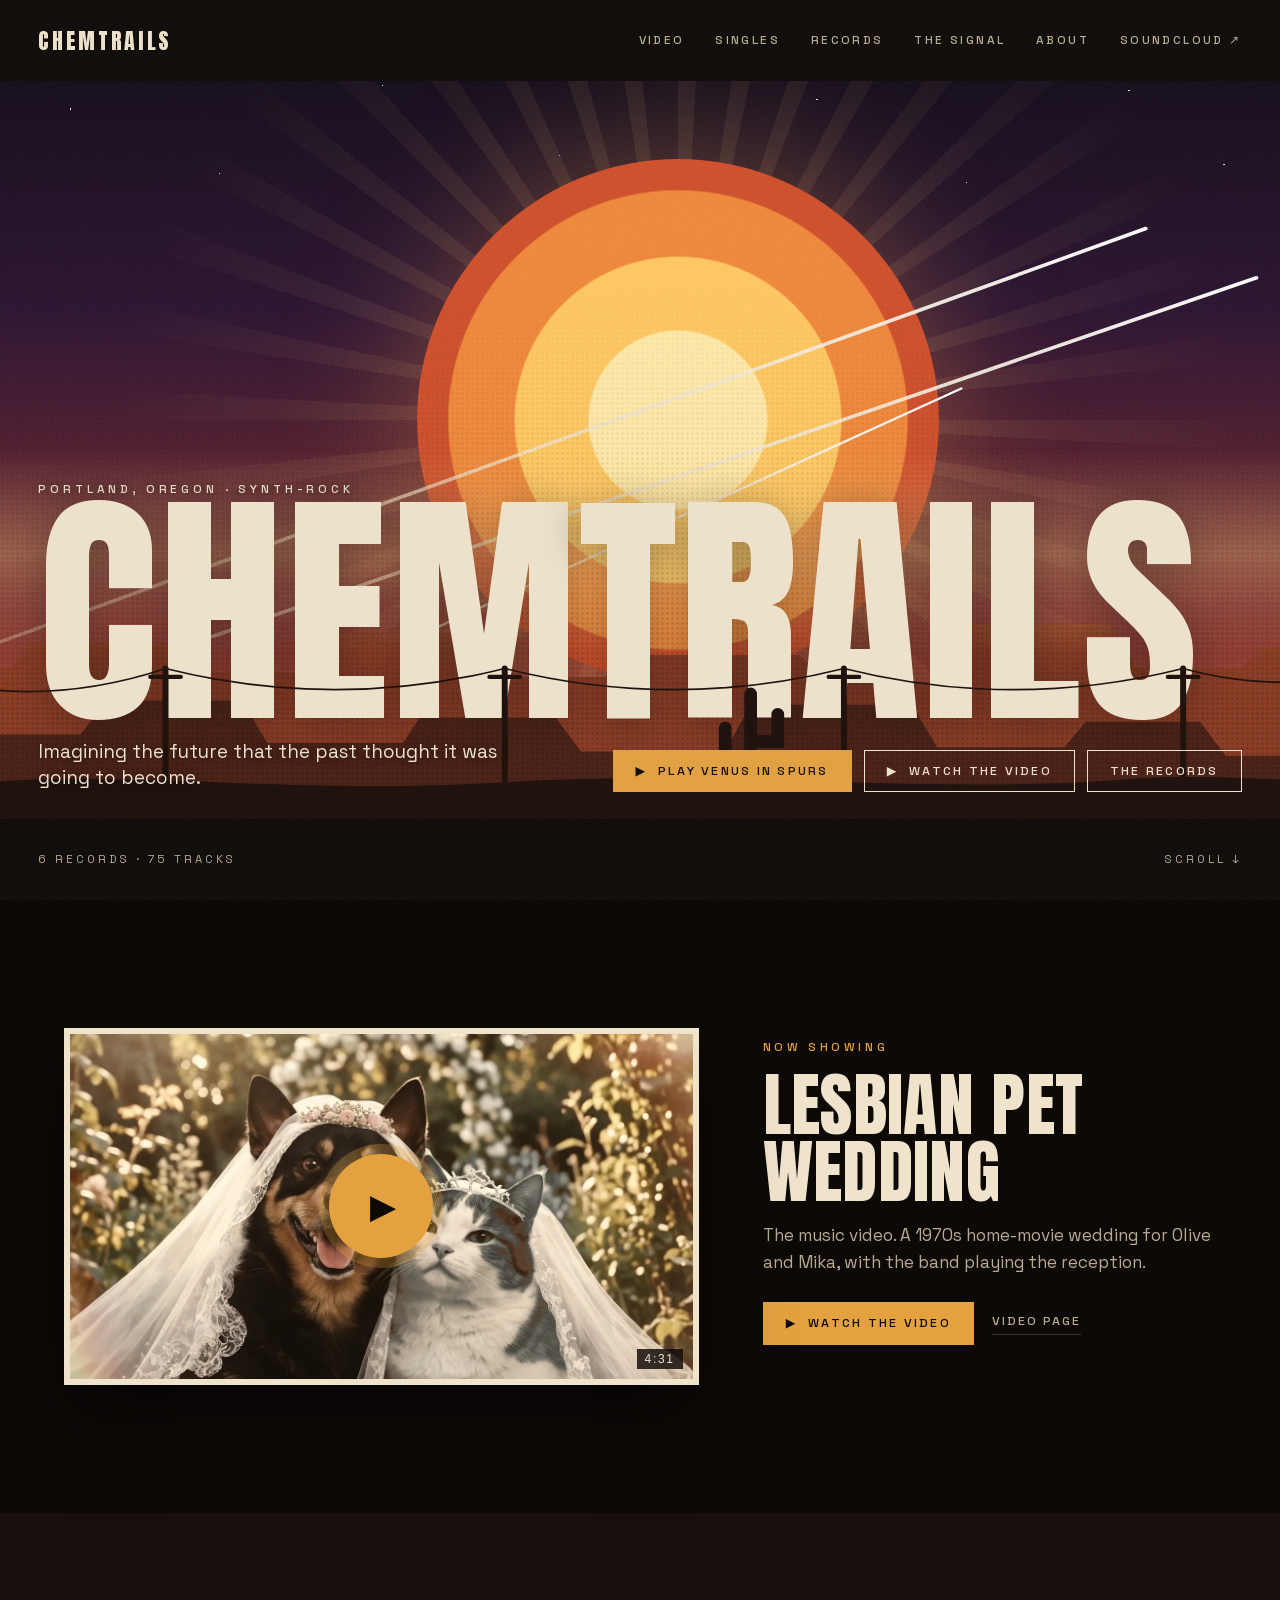
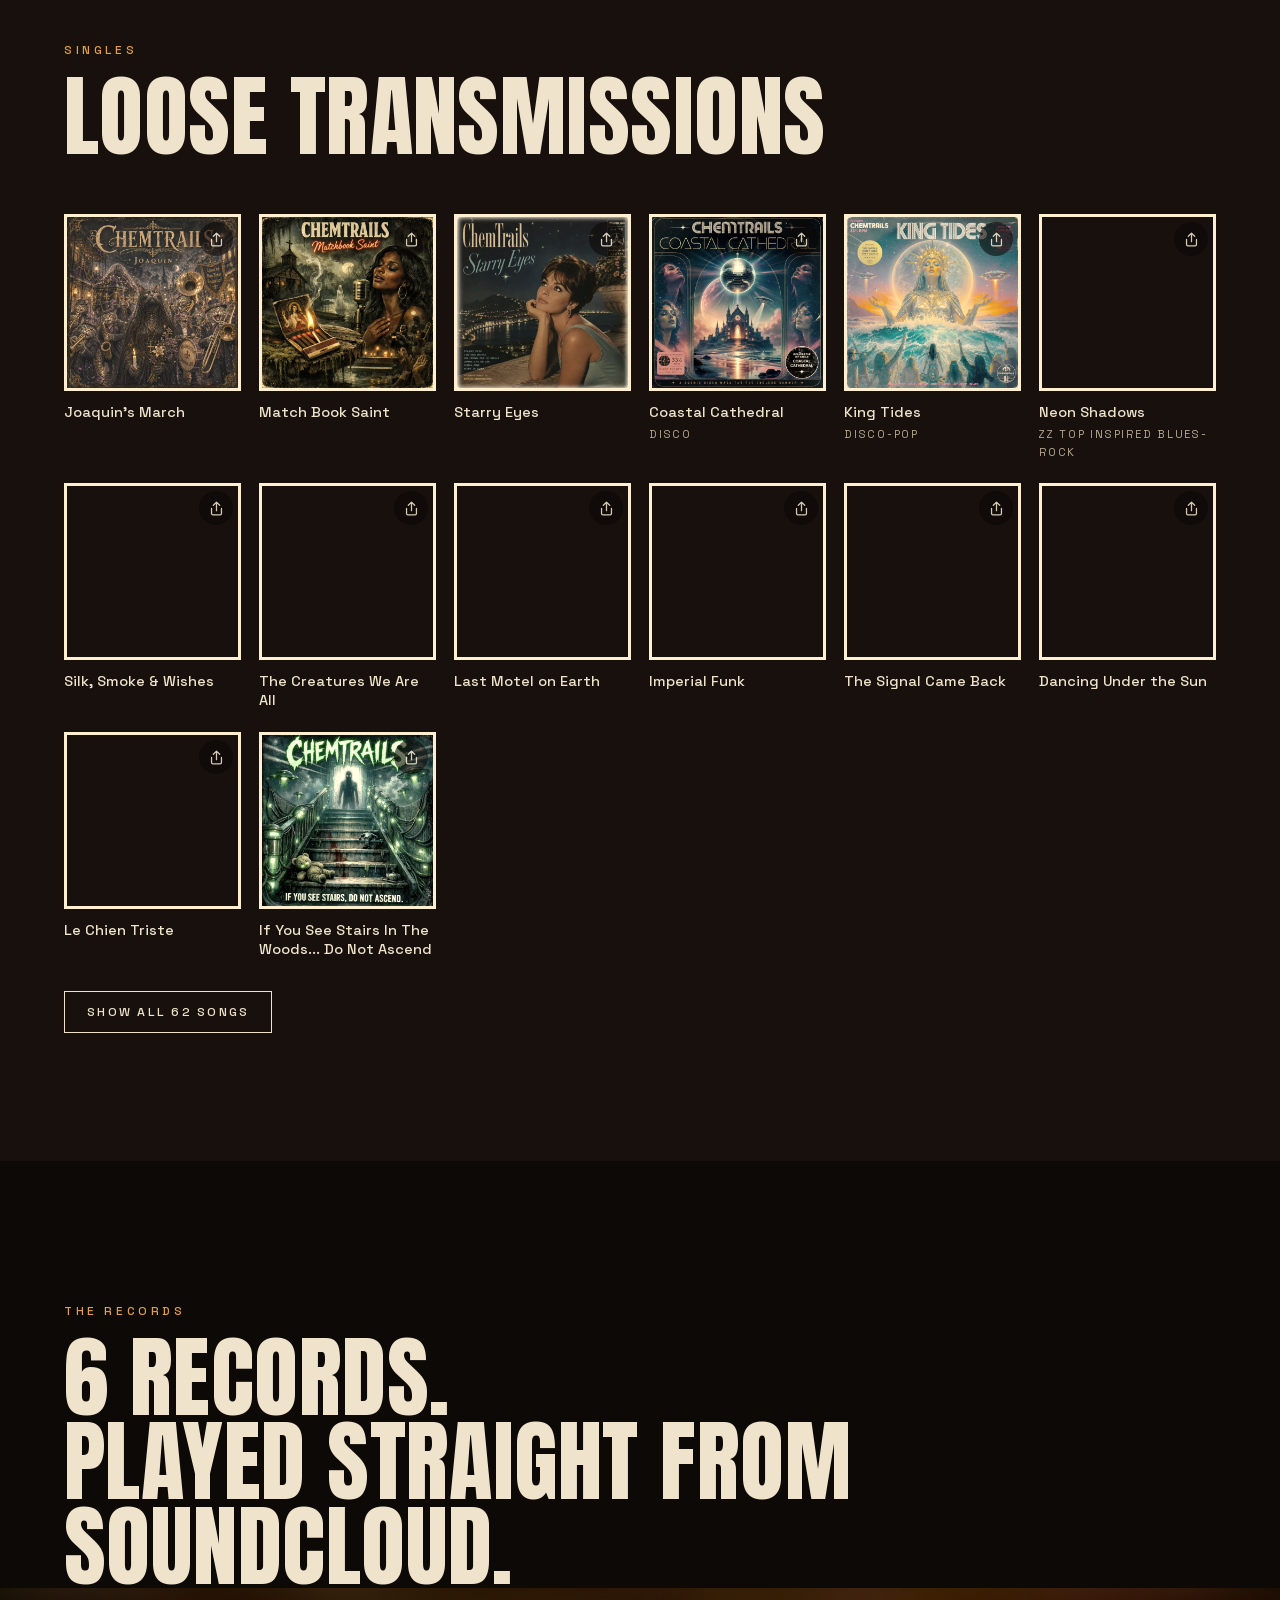
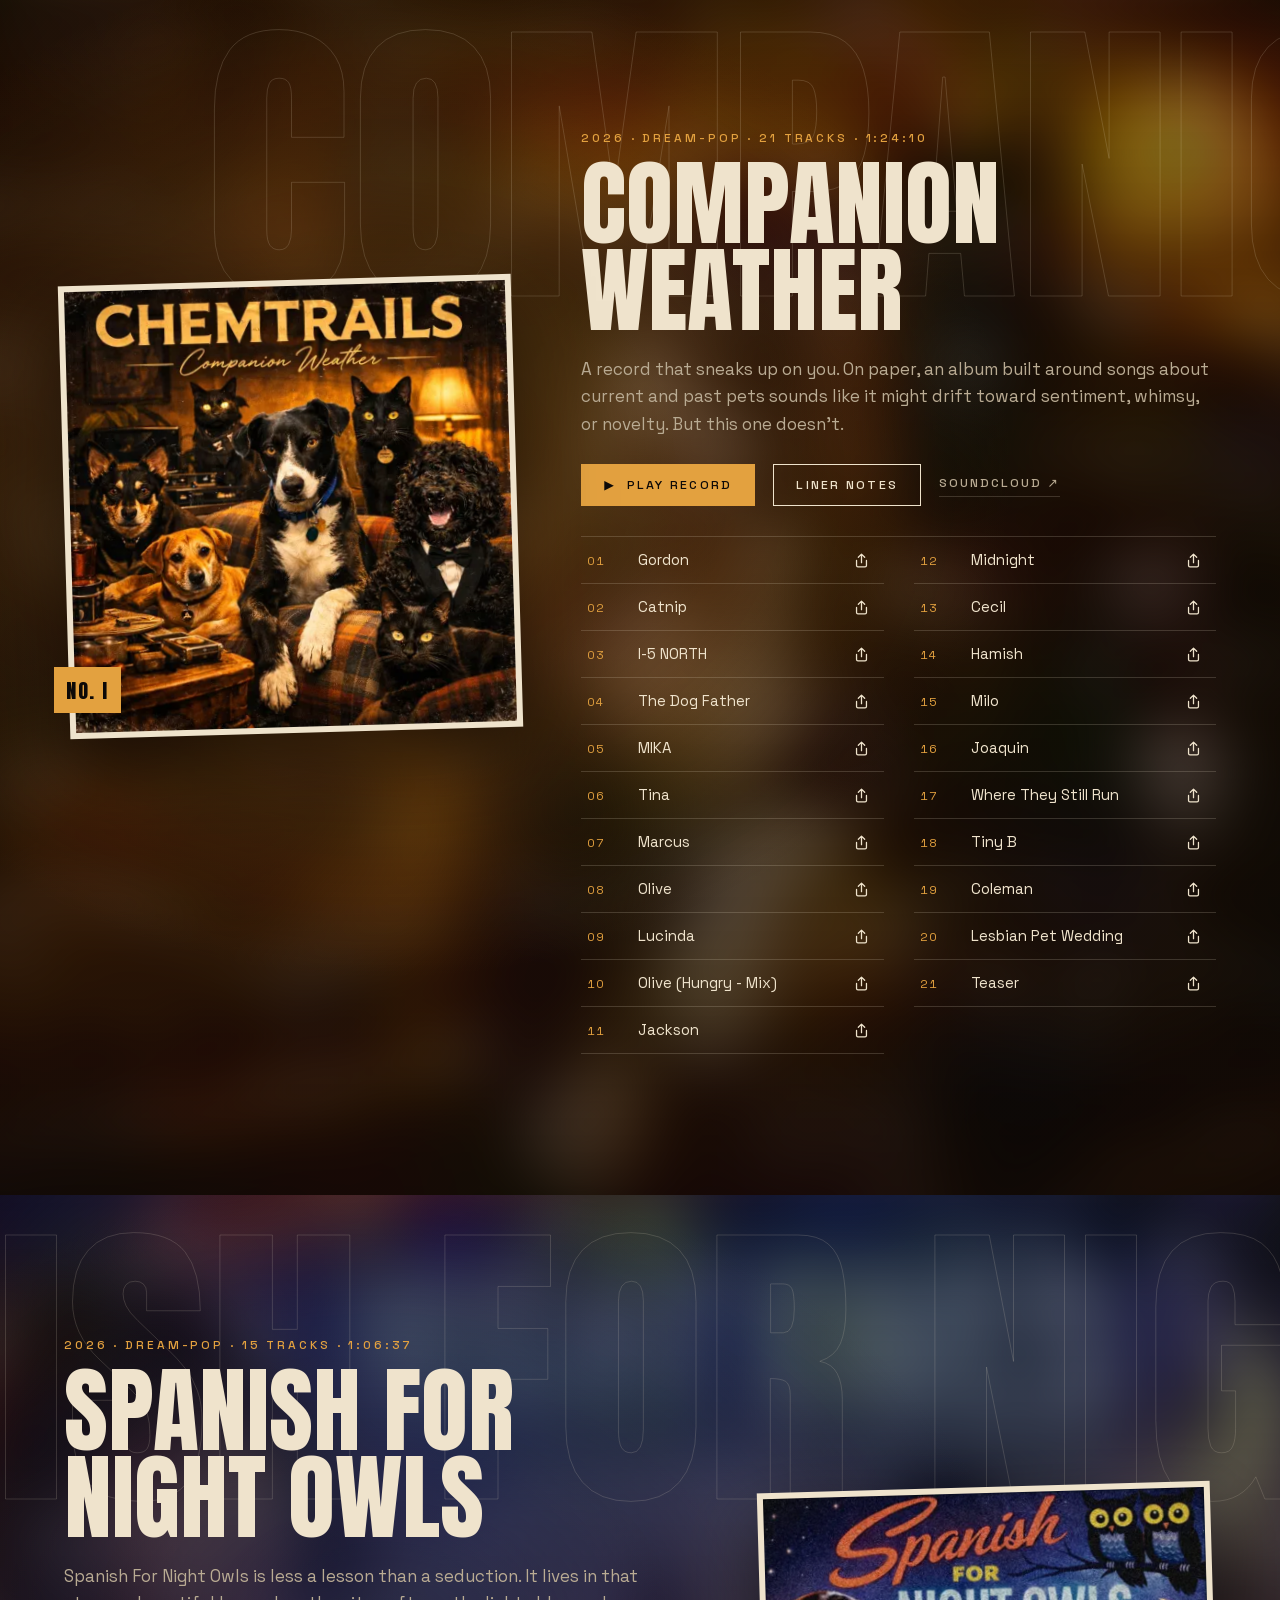
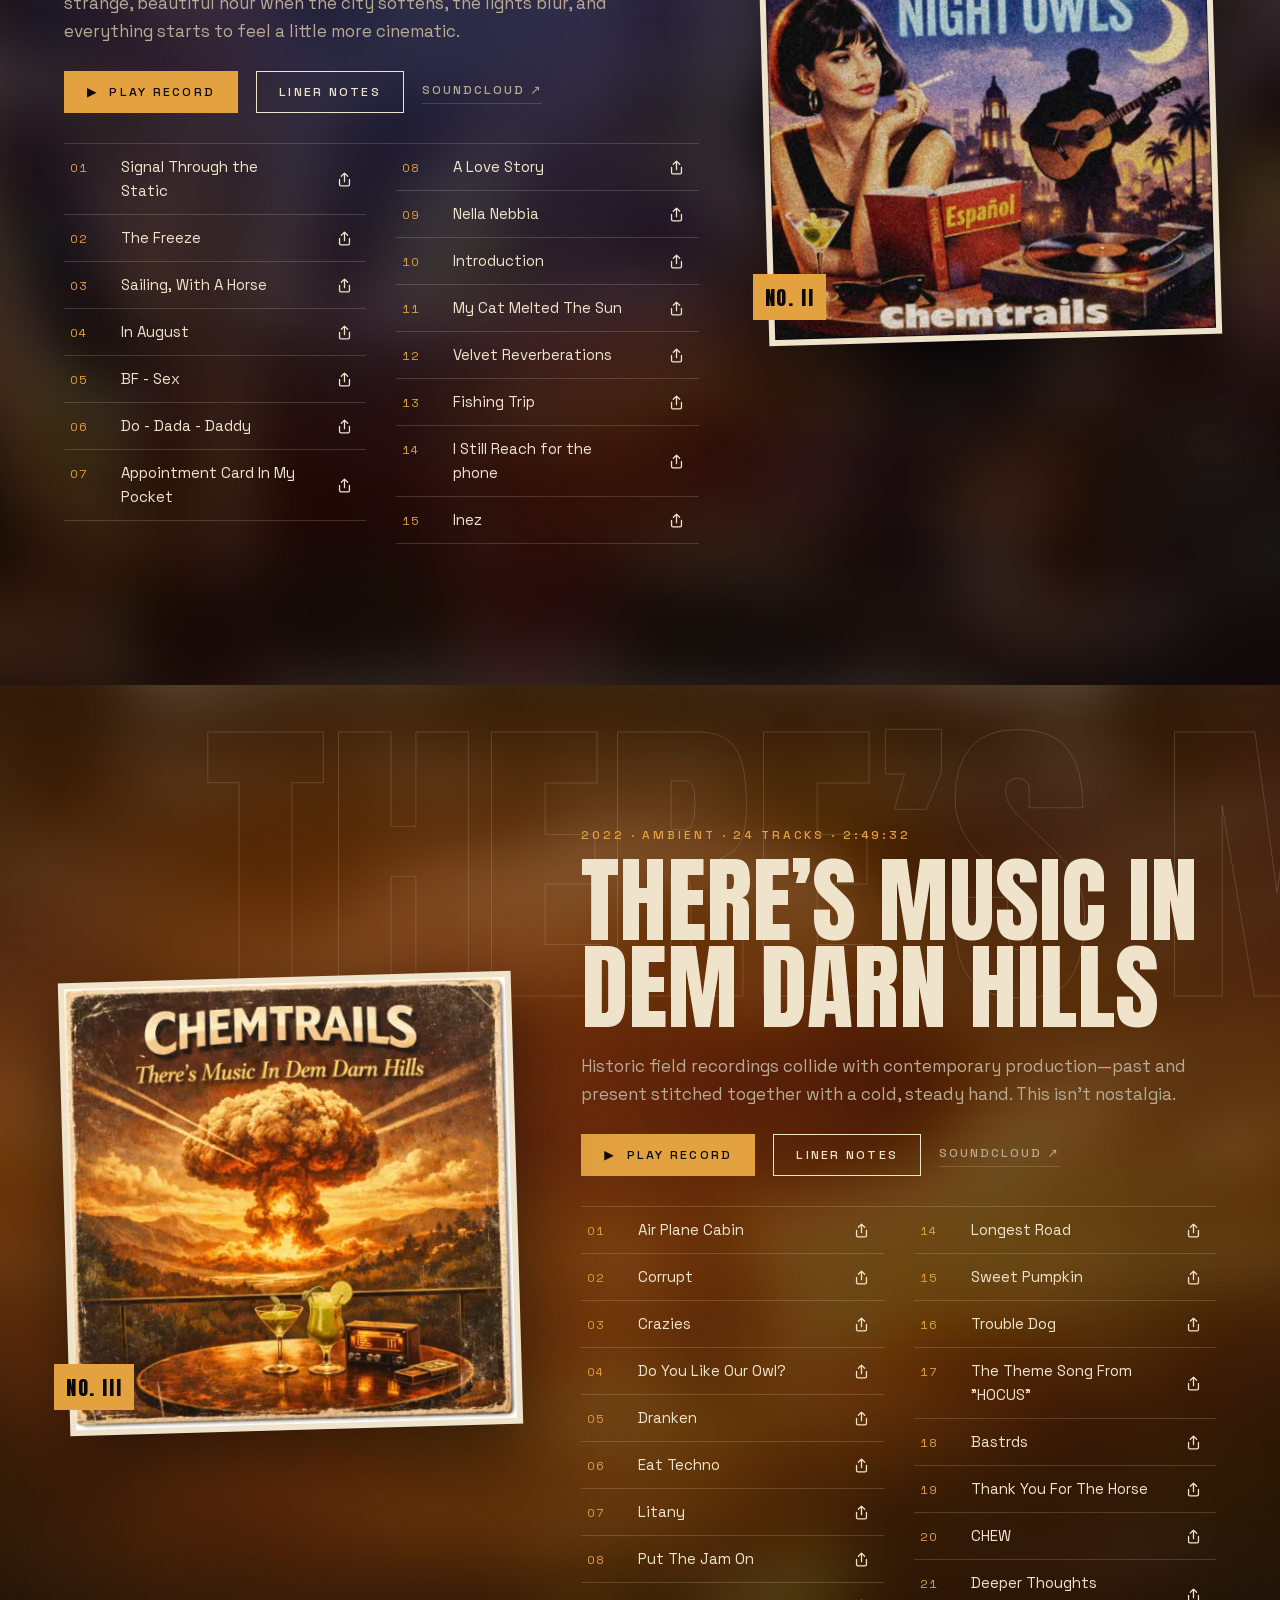
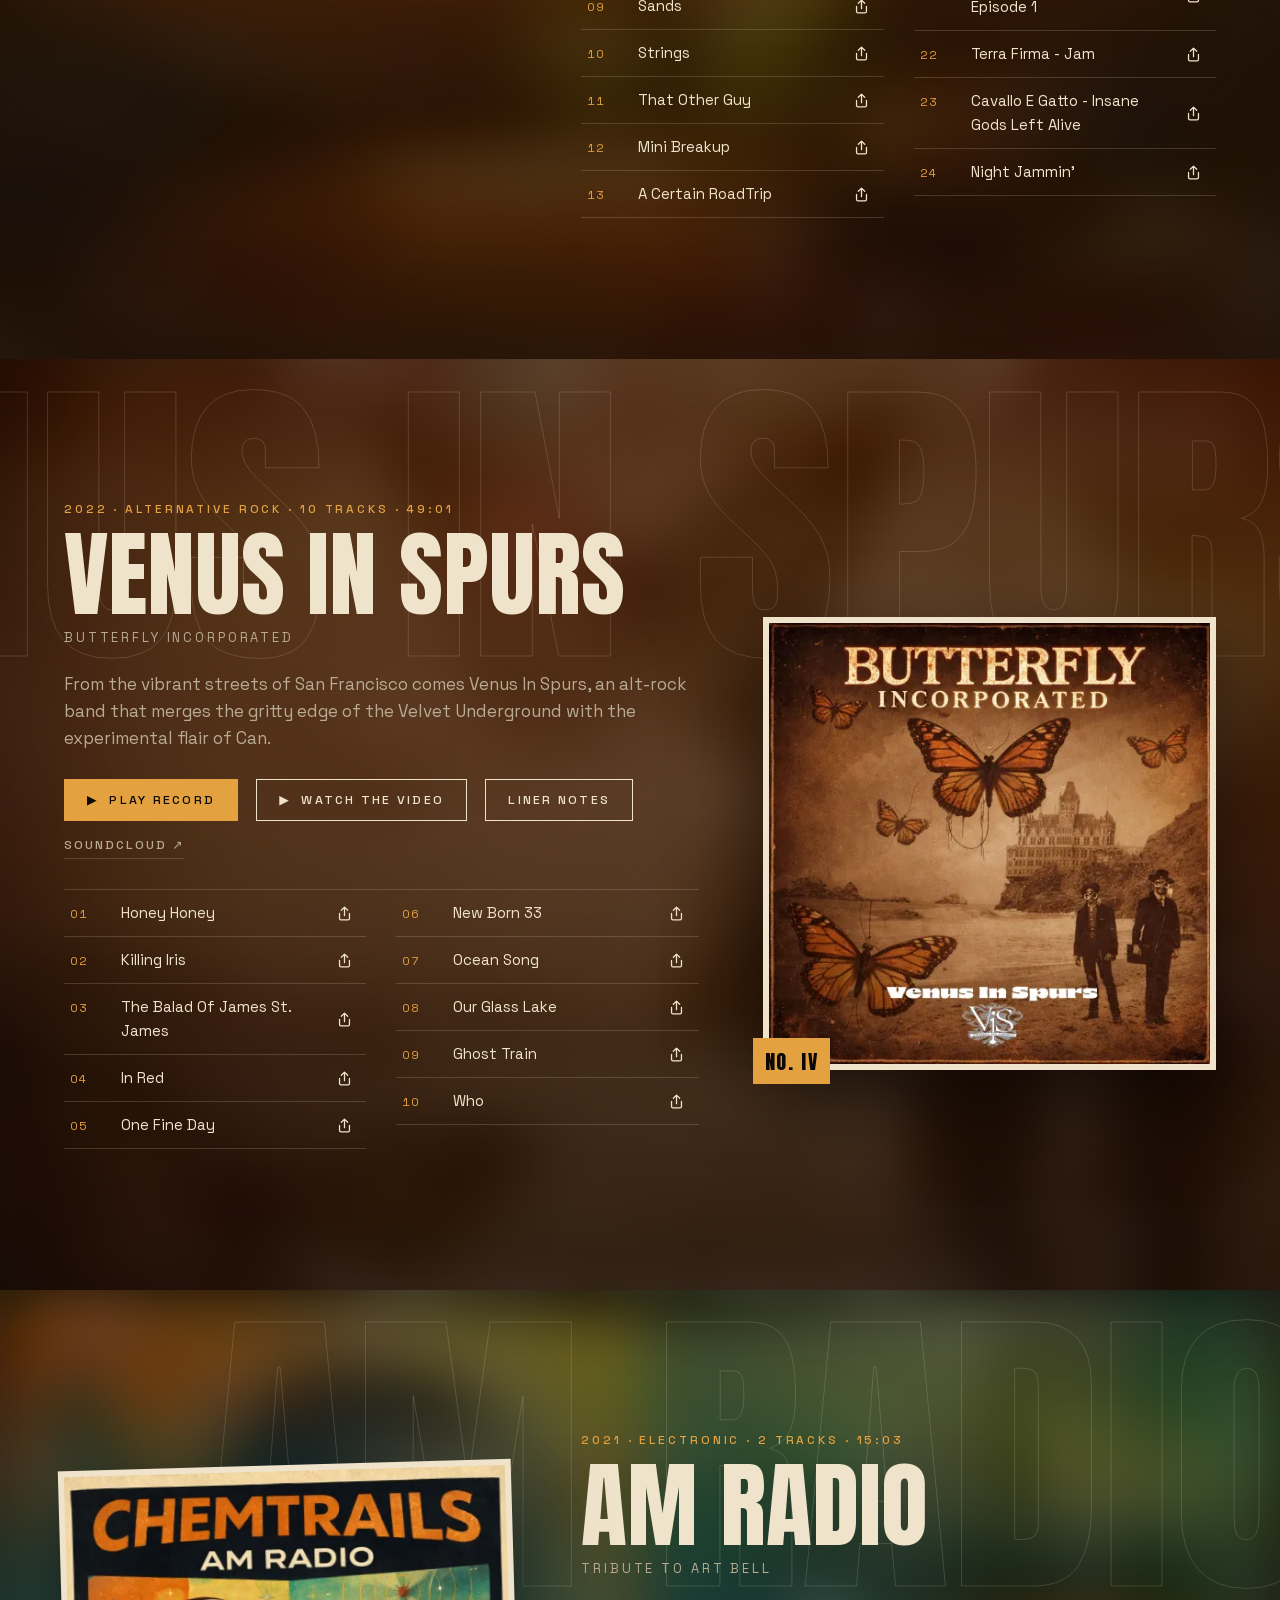
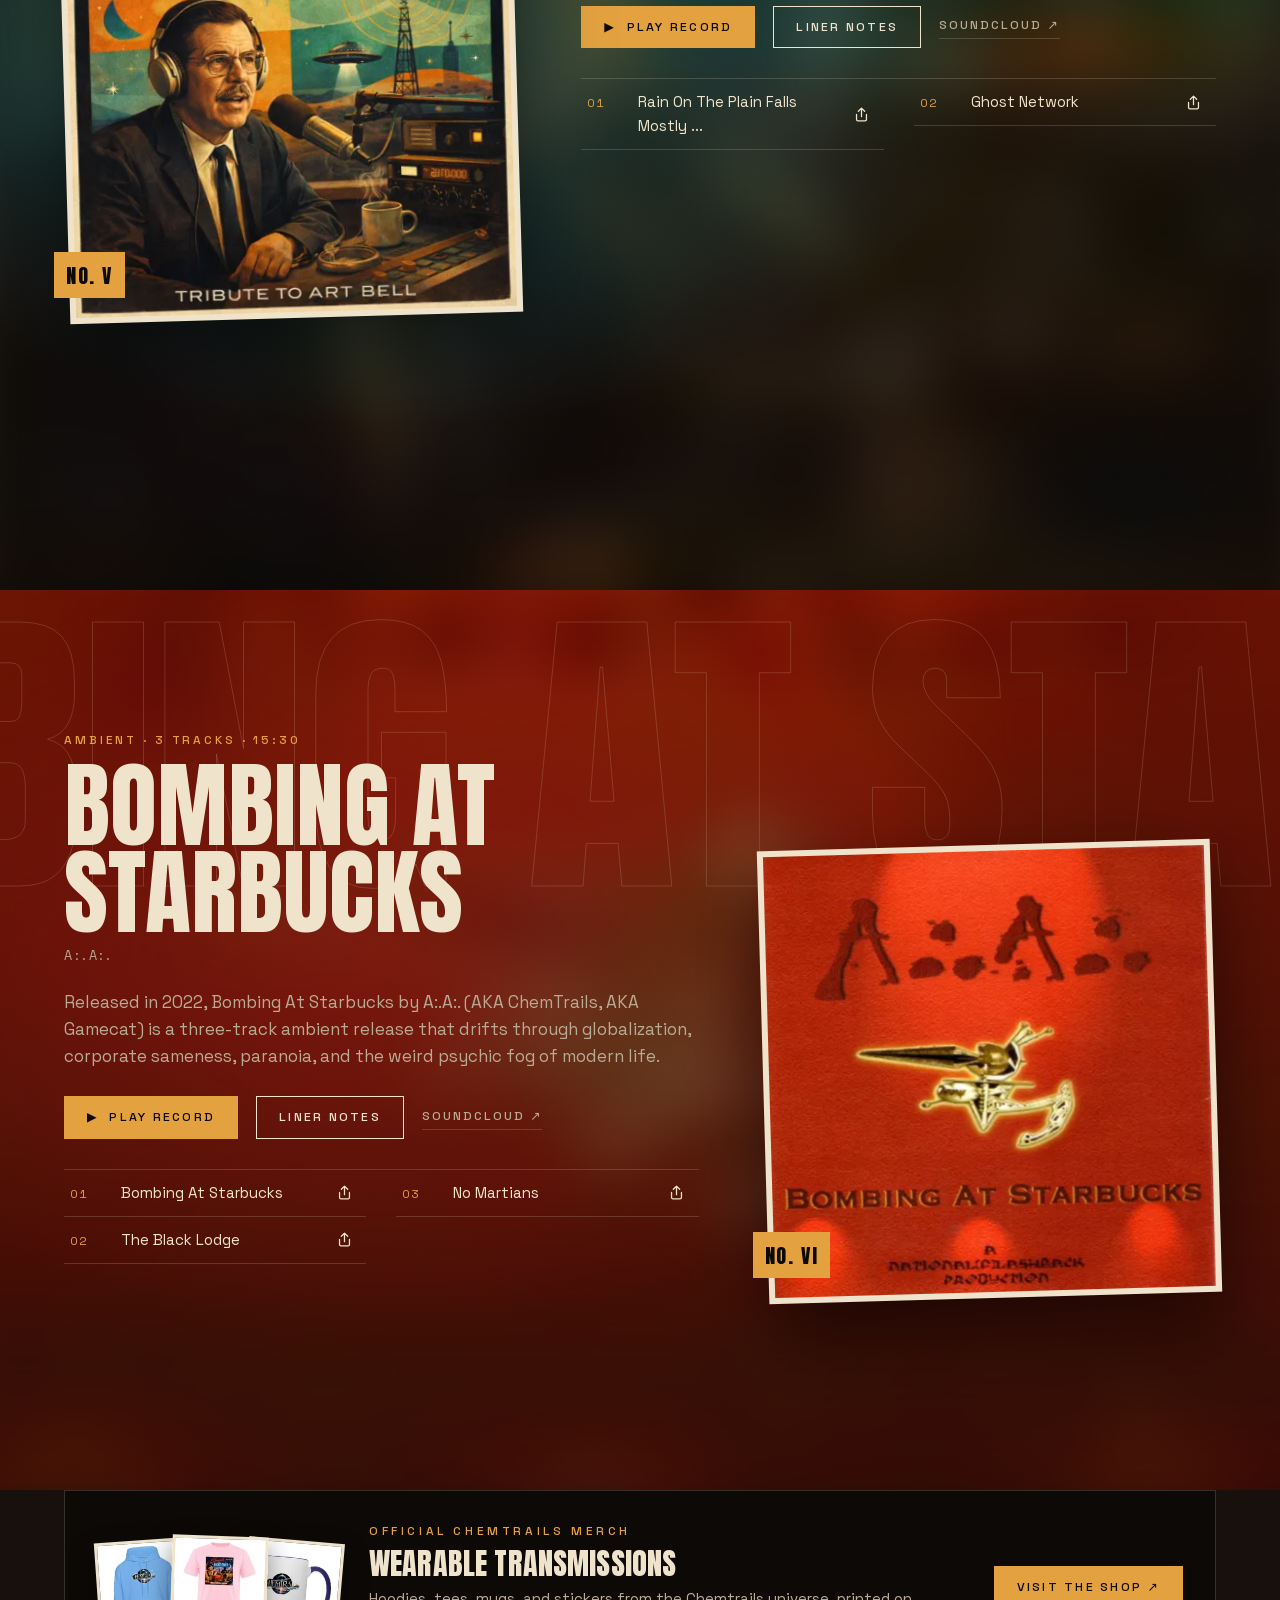
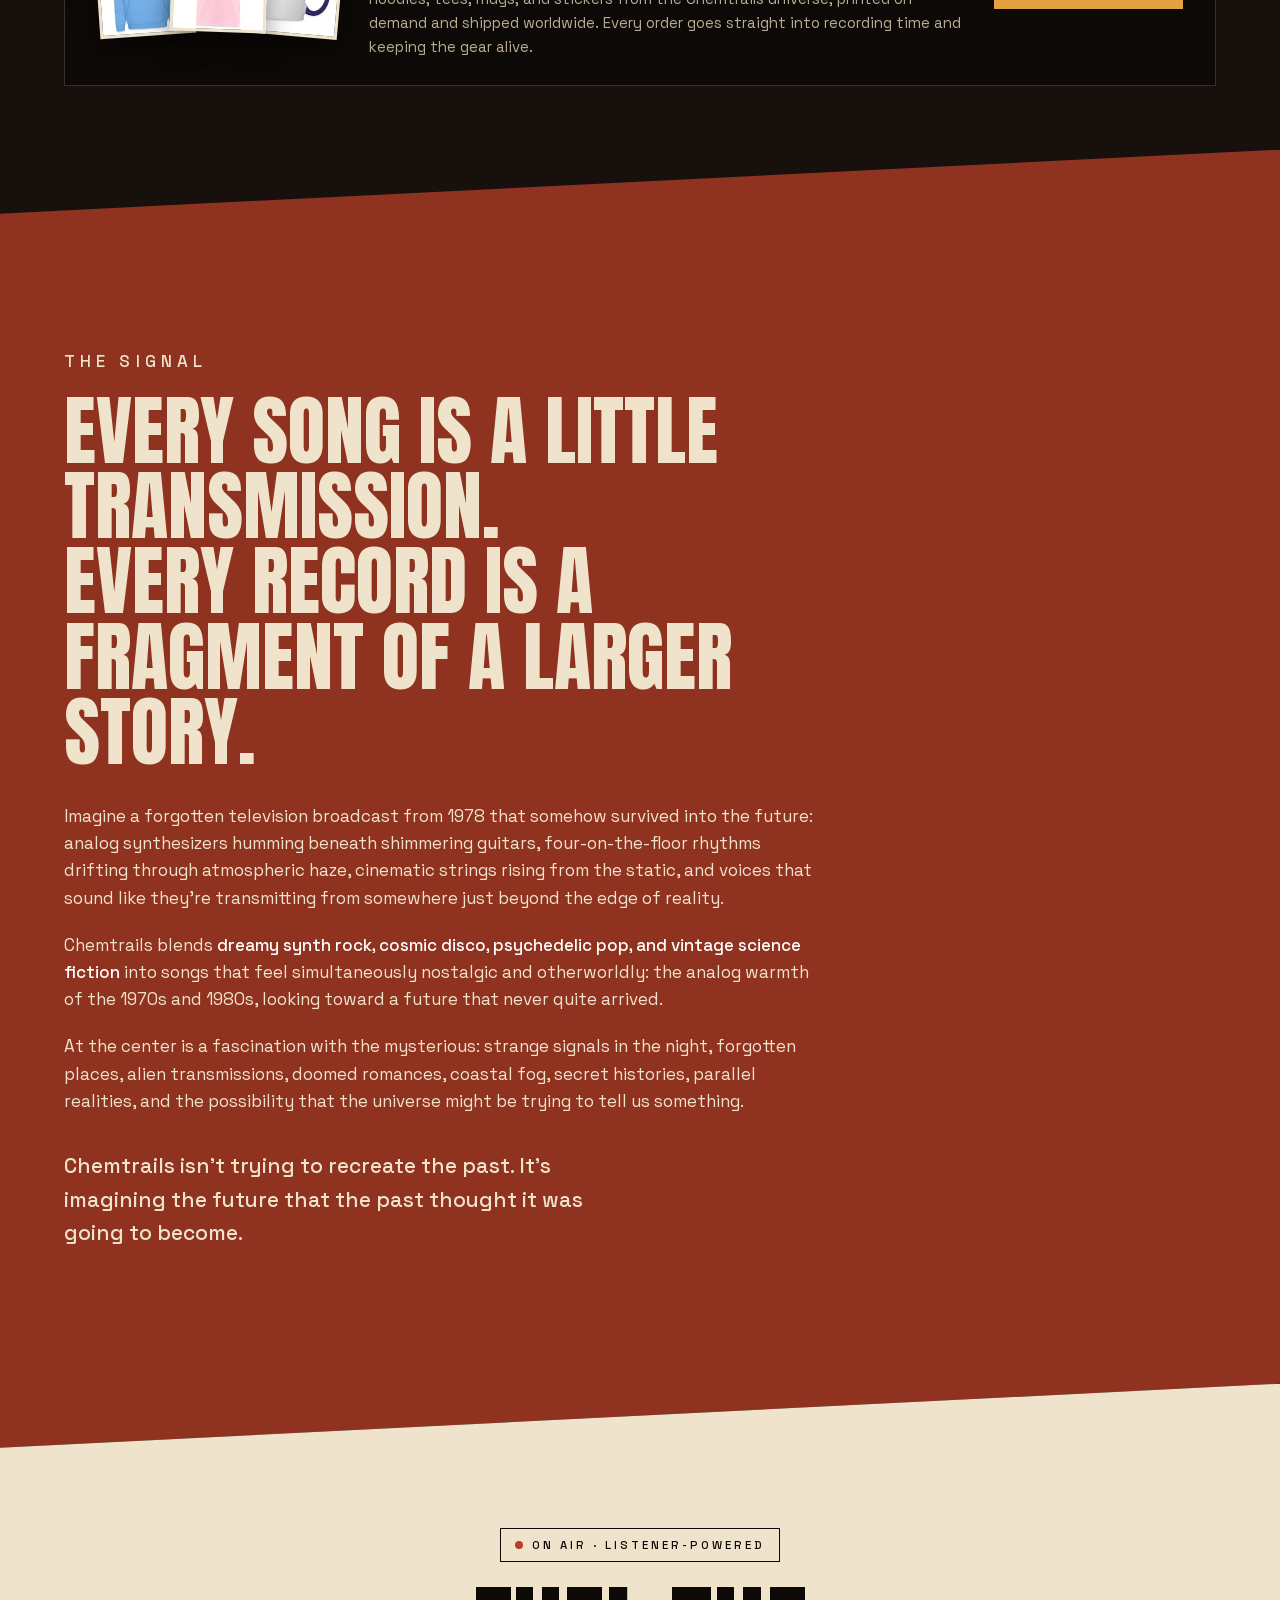
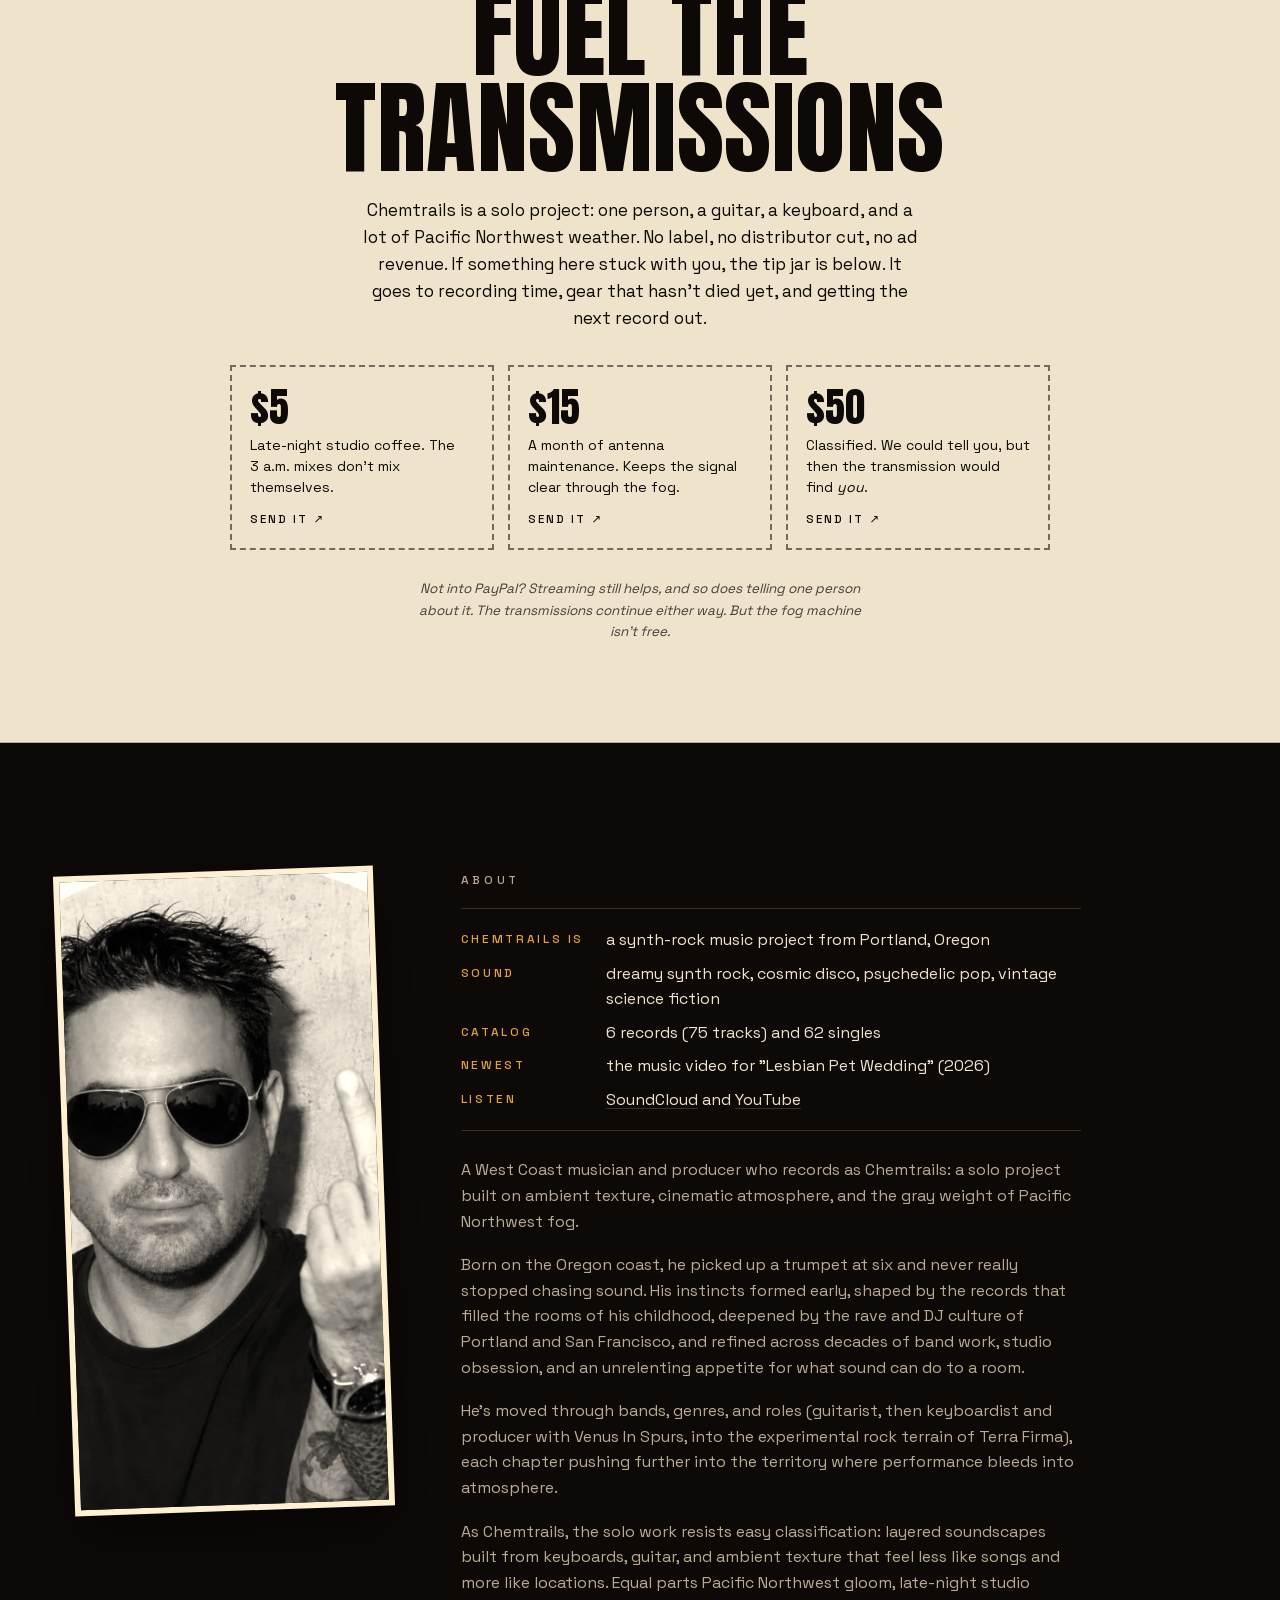
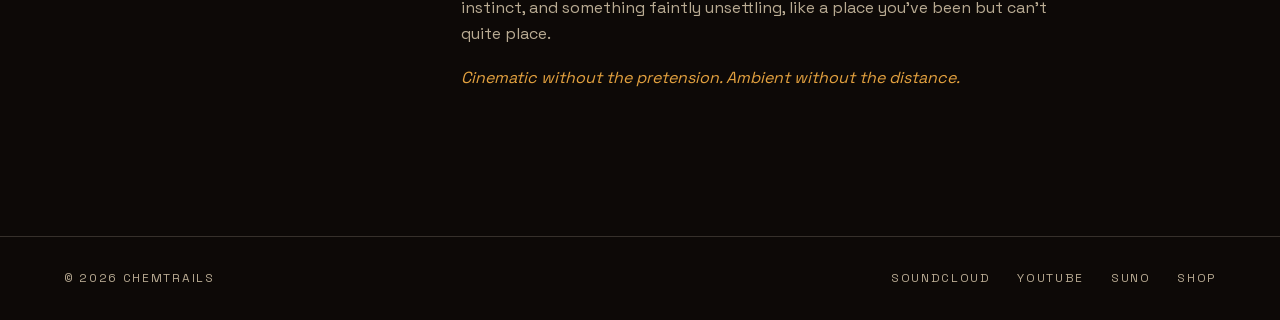
==== commit a5f23835: "Our Glass Lake music video: video page, Watch the video button in the Venus In Spurs section build.m" ====
--- a/index.html
+++ b/index.html
@@ -199,6 +199,7 @@
       <div class="rec-notes"><p>From the vibrant streets of San Francisco comes Venus In Spurs, an alt-rock band that merges the gritty edge of the Velvet Underground with the experimental flair of Can.</p></div>
       <div class="rec-actions">
         <button type="button" class="btn btn-solid" data-play-rec>▶&nbsp;&nbsp;Play record</button>
+        <button type="button" class="btn btn-line" data-video-open="record" data-video="our-glass-lake">▶&nbsp;&nbsp;Watch the video</button>
         <a class="btn btn-line" href="/records/venus-in-spurs/">Liner notes</a>
         <a class="btn-link" href="https://soundcloud.com/chemtrails/sets/venus-in-spurs" target="_blank" rel="noopener" data-ev="soundcloud_click">SoundCloud ↗</a>
       </div>
@@ -326,11 +327,11 @@
       <a href="https://chemtrails-music.myspreadshop.com/?utm_source=chemtrails-music.com&utm_medium=footer&utm_campaign=merch" target="_blank" rel="noopener">Shop</a>
     </div>
   </footer>
-  <dialog class="vmodal" id="video-modal" data-yt="5M-bsChciaY" data-page="/videos/lesbian-pet-wedding/" aria-label="Lesbian Pet Wedding (Official Music Video)">
+  <dialog class="vmodal" id="video-modal" data-videos="{&quot;lesbian-pet-wedding&quot;:{&quot;yt&quot;:&quot;5M-bsChciaY&quot;,&quot;title&quot;:&quot;Lesbian Pet Wedding (Official Music Video)&quot;,&quot;page&quot;:&quot;/videos/lesbian-pet-wedding/&quot;},&quot;our-glass-lake&quot;:{&quot;yt&quot;:&quot;Sdu90JjIPB0&quot;,&quot;title&quot;:&quot;Our Glass Lake - Venus In Spurs (Official Music Video)&quot;,&quot;page&quot;:&quot;/videos/our-glass-lake/&quot;}}" data-default="lesbian-pet-wedding" aria-label="Lesbian Pet Wedding (Official Music Video)">
     <div class="vm-in">
       <div class="vm-bar"><span class="vm-title">Lesbian Pet Wedding (Official Music Video)</span><button type="button" class="vm-close" data-video-close aria-label="Close video">✕</button></div>
       <div class="vm-frame" id="vm-frame"></div>
-      <p class="vm-foot"><a href="/videos/lesbian-pet-wedding/">Video page</a><a href="https://youtu.be/5M-bsChciaY" target="_blank" rel="noopener" data-ev="youtube_click">Watch on YouTube ↗</a></p>
+      <p class="vm-foot"><a href="/videos/lesbian-pet-wedding/" data-vm-page>Video page</a><a href="https://youtu.be/5M-bsChciaY" target="_blank" rel="noopener" data-ev="youtube_click" data-vm-yt>Watch on YouTube ↗</a></p>
     </div>
   </dialog>
   <div class="player" id="player" hidden>
@@ -351,6 +352,6 @@
   </div>
   <div id="sc-host" aria-hidden="true"></div>
   <div id="share-live" class="sr-only" role="status" aria-live="polite"></div>
-  <script src="/site.js?v=8f2afe9b" defer></script>
+  <script src="/site.js?v=3260db69" defer></script>
 </body>
 </html>
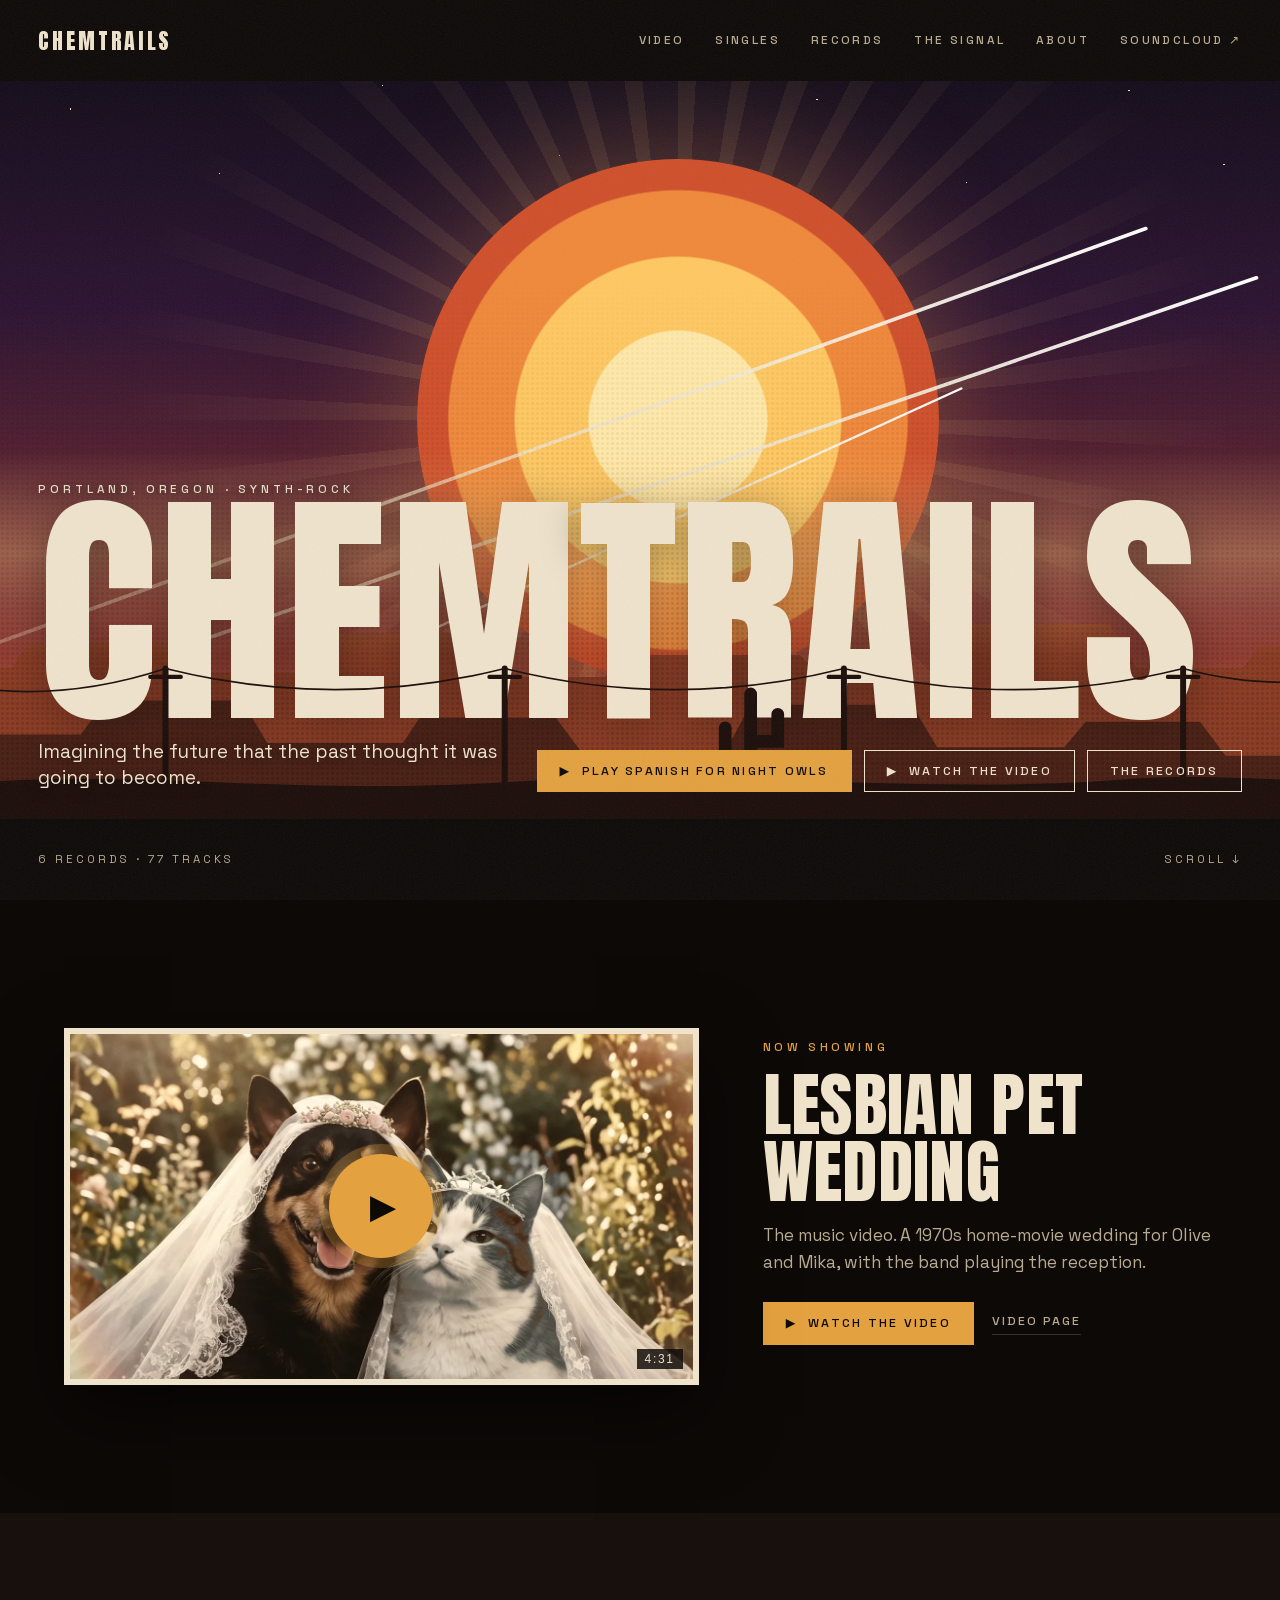
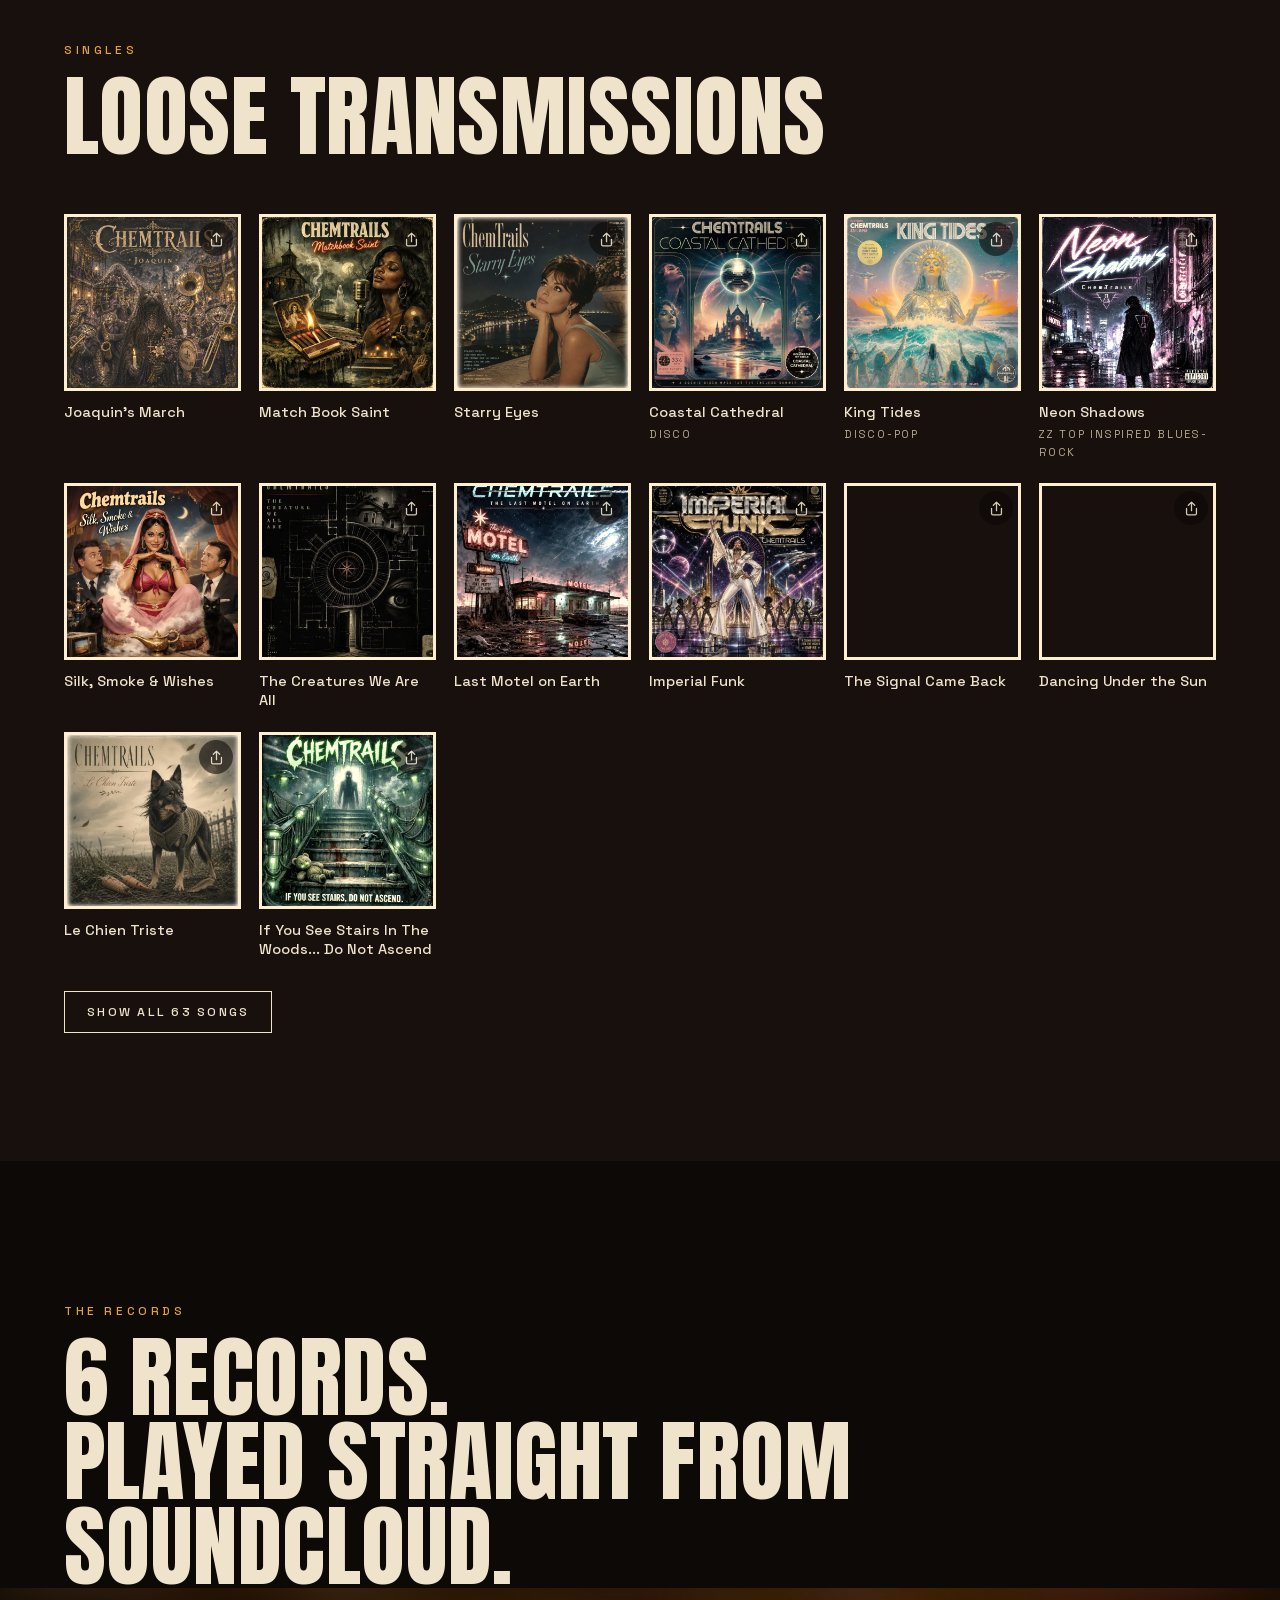
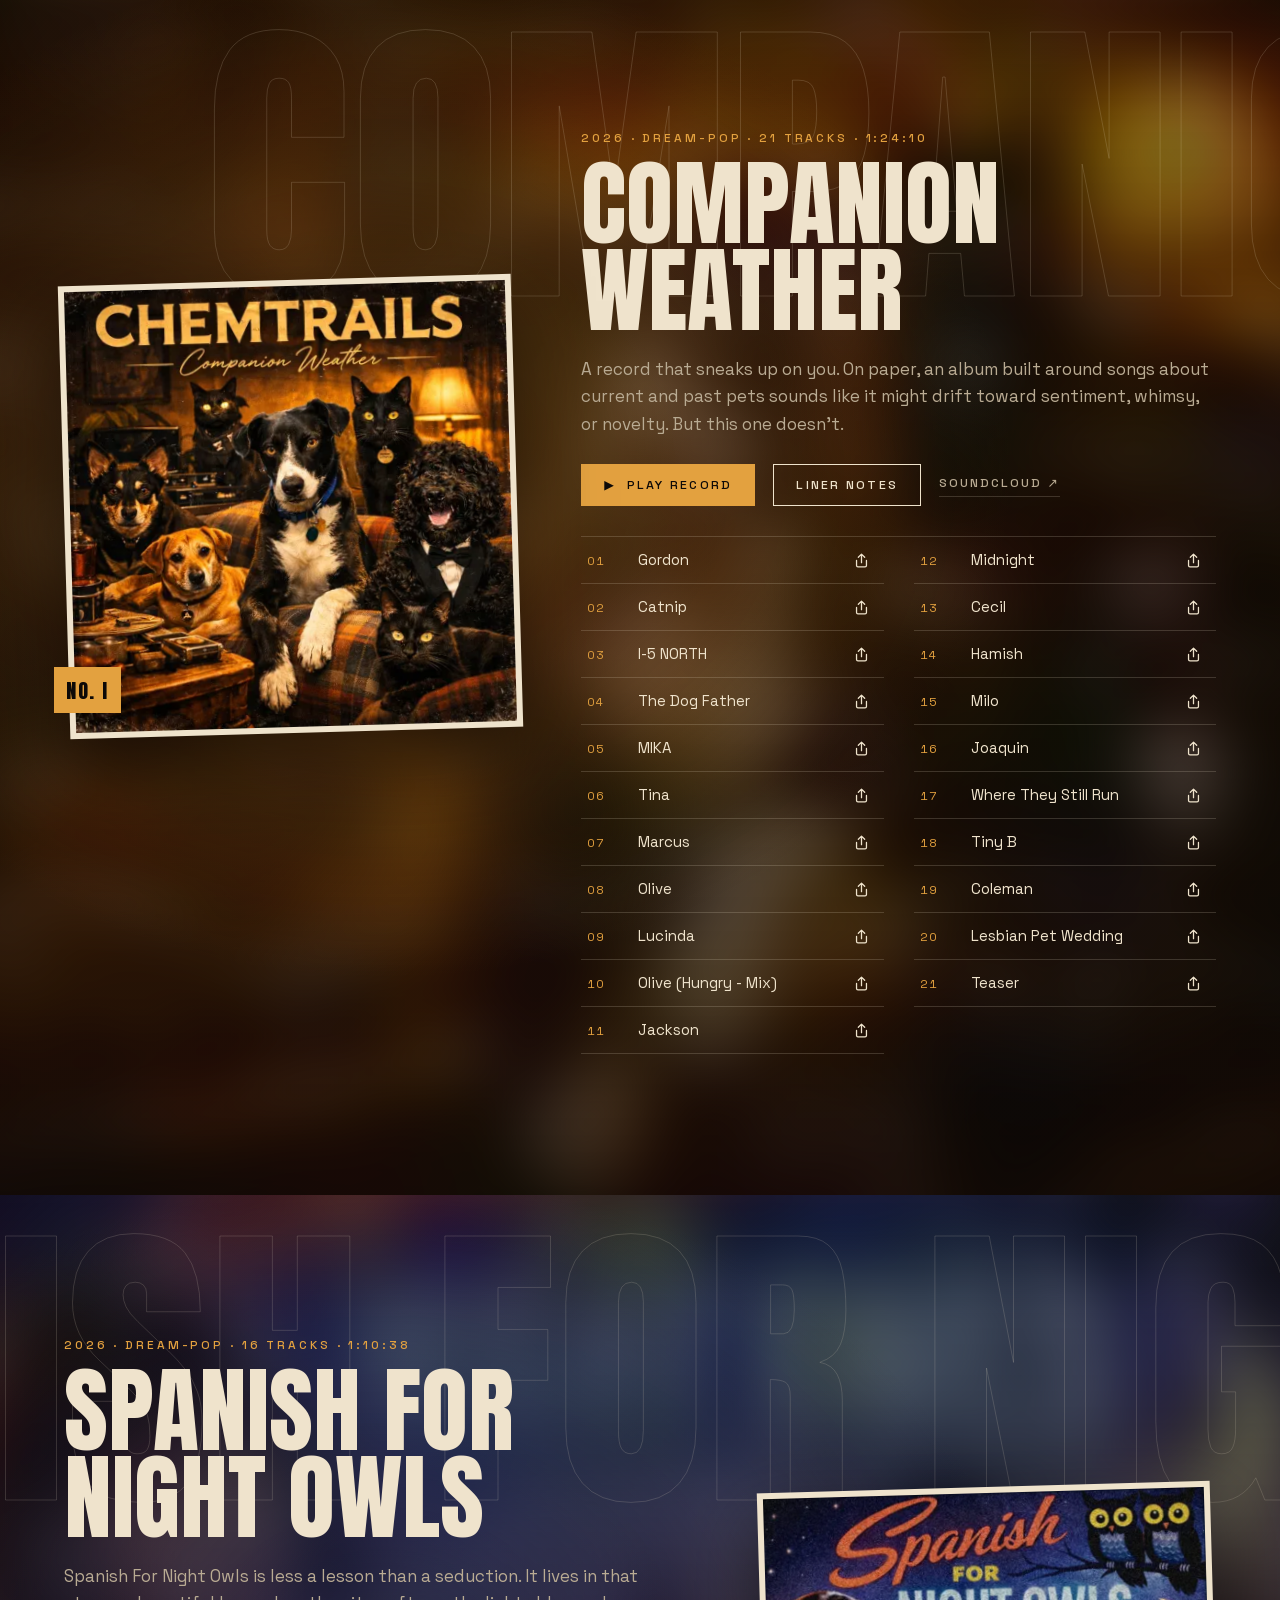
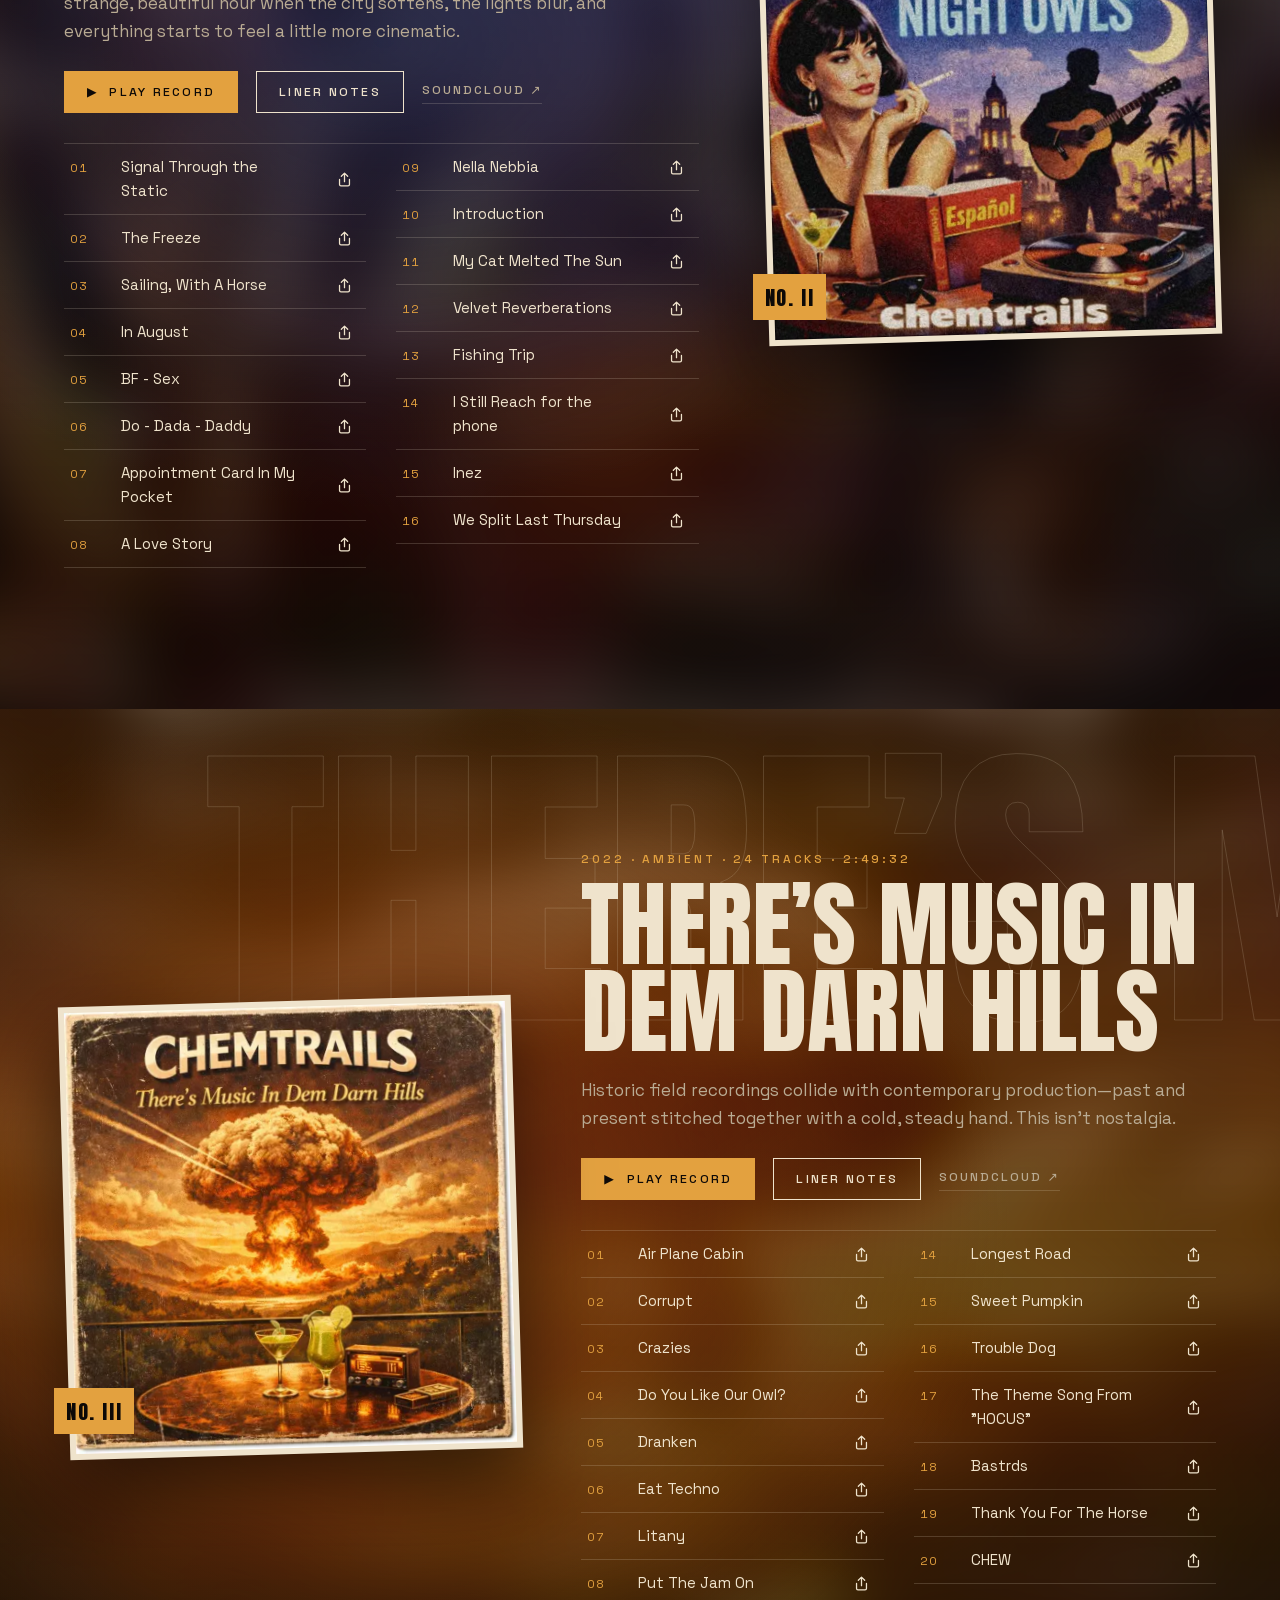
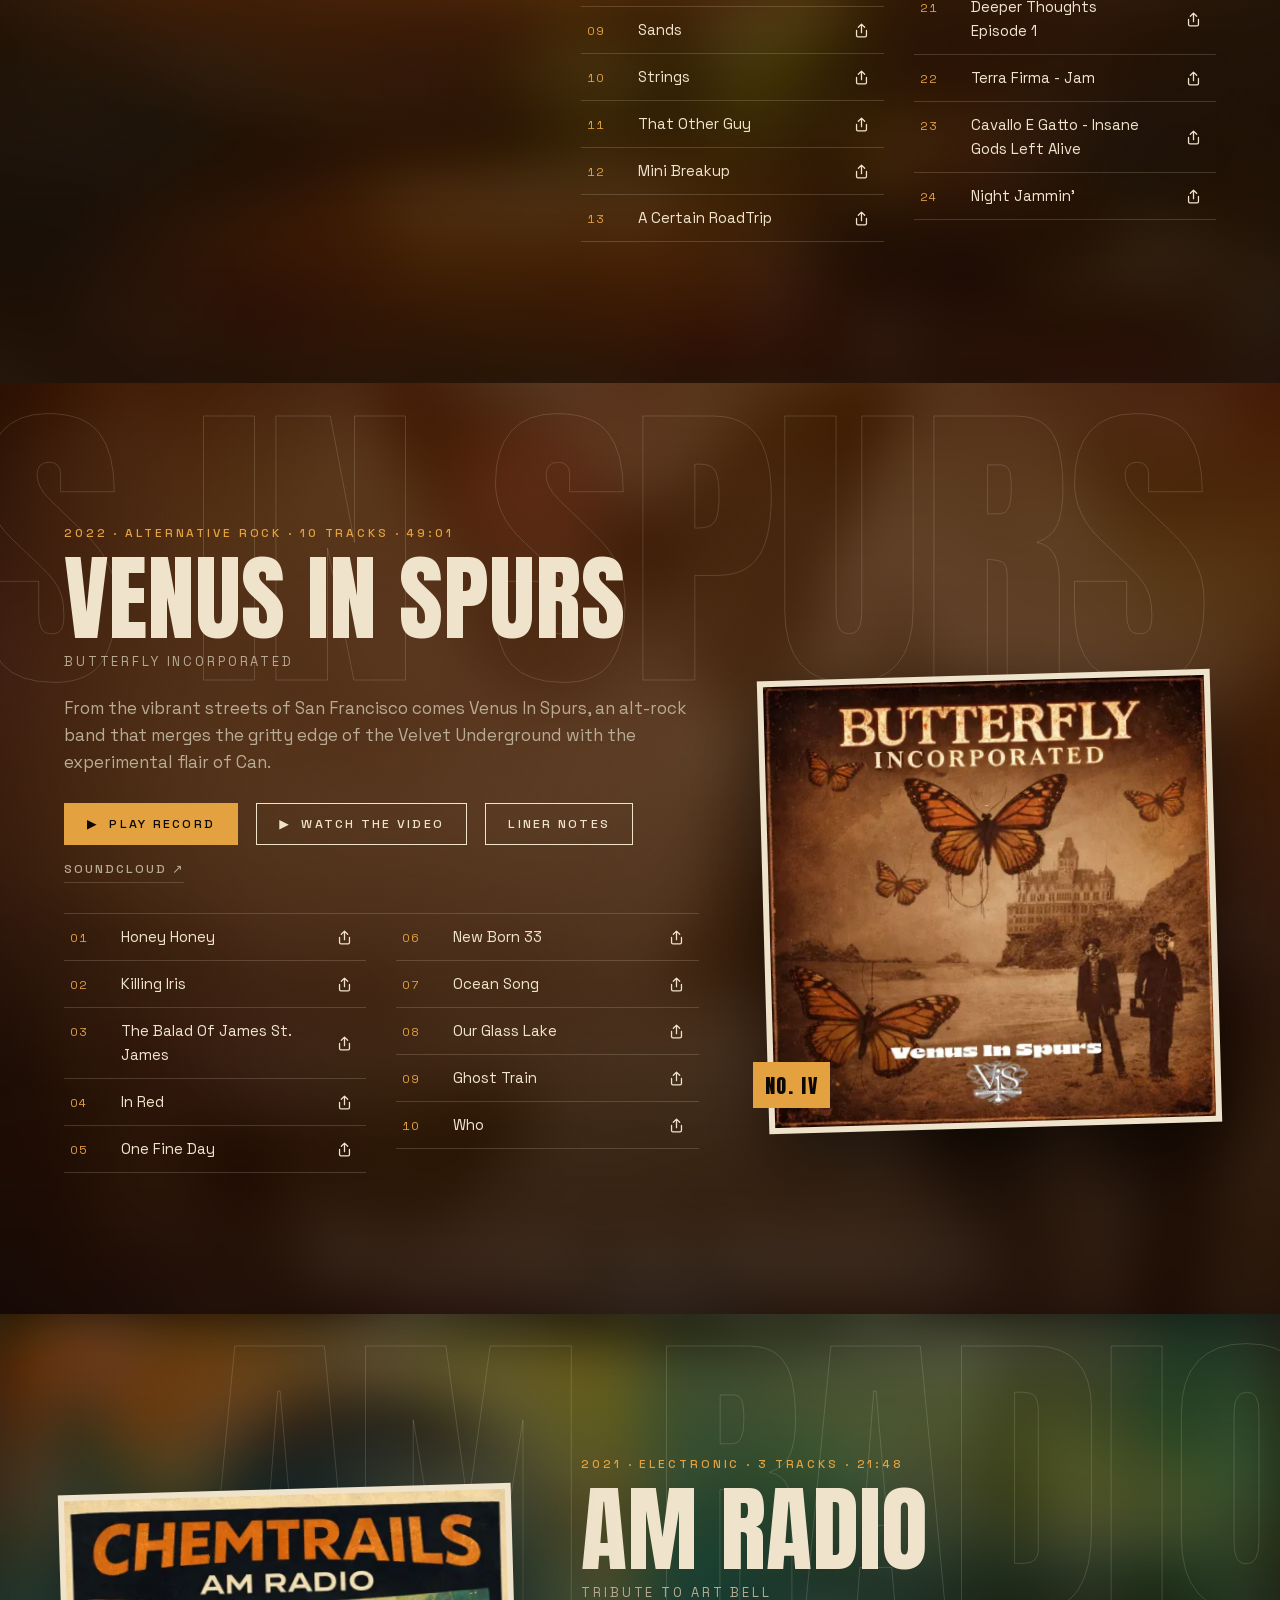
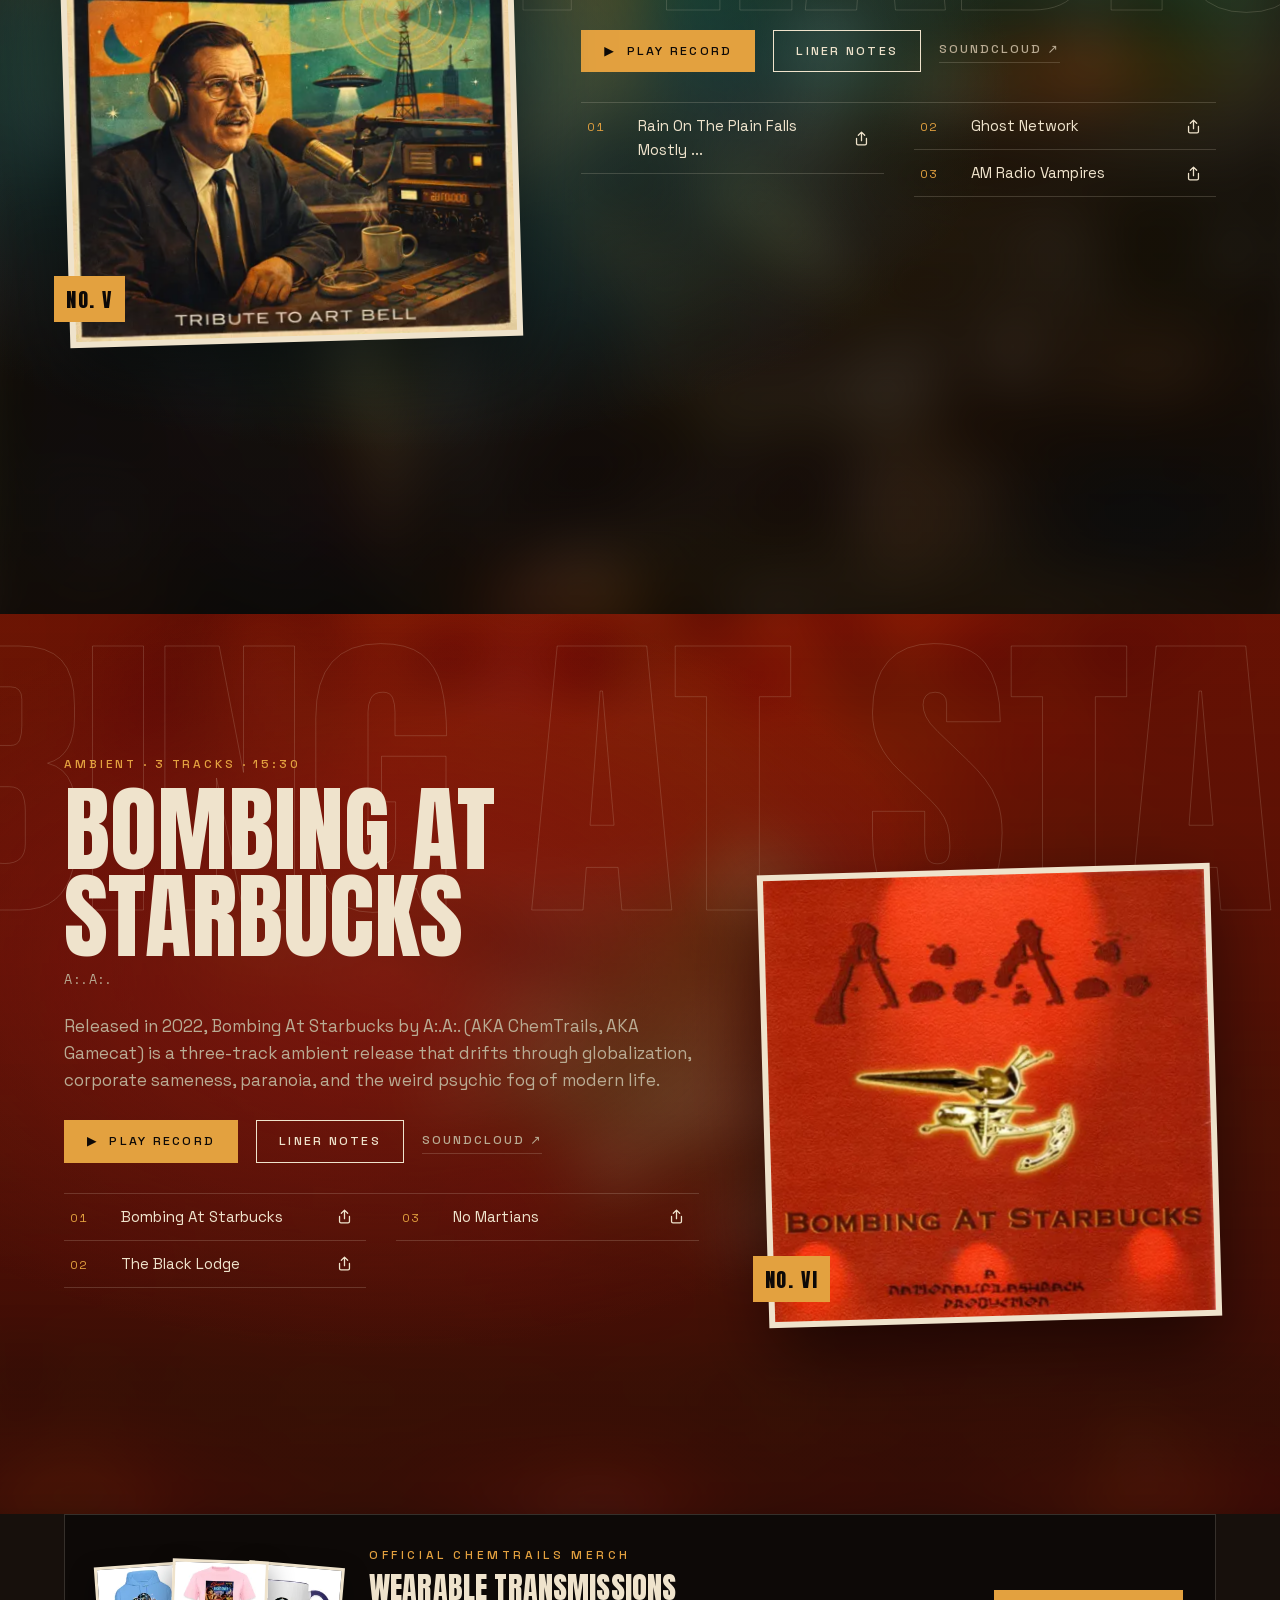
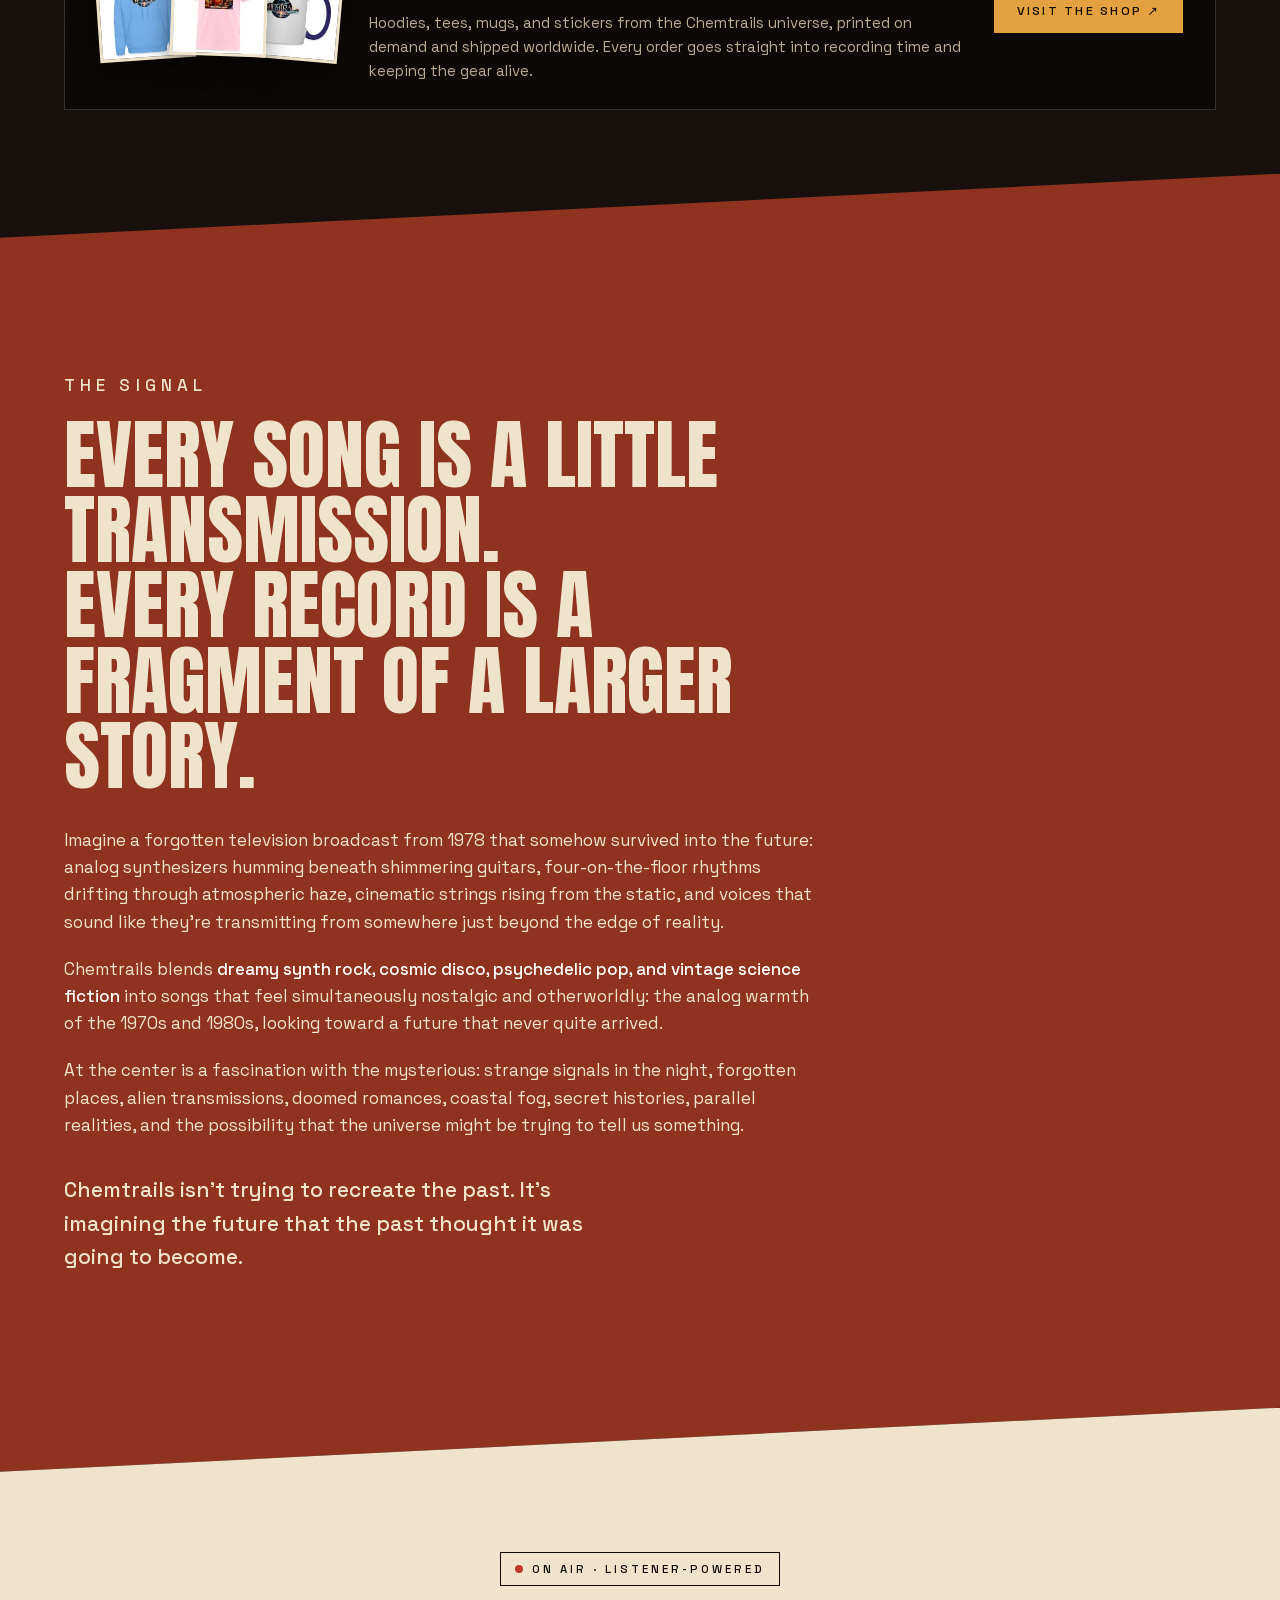
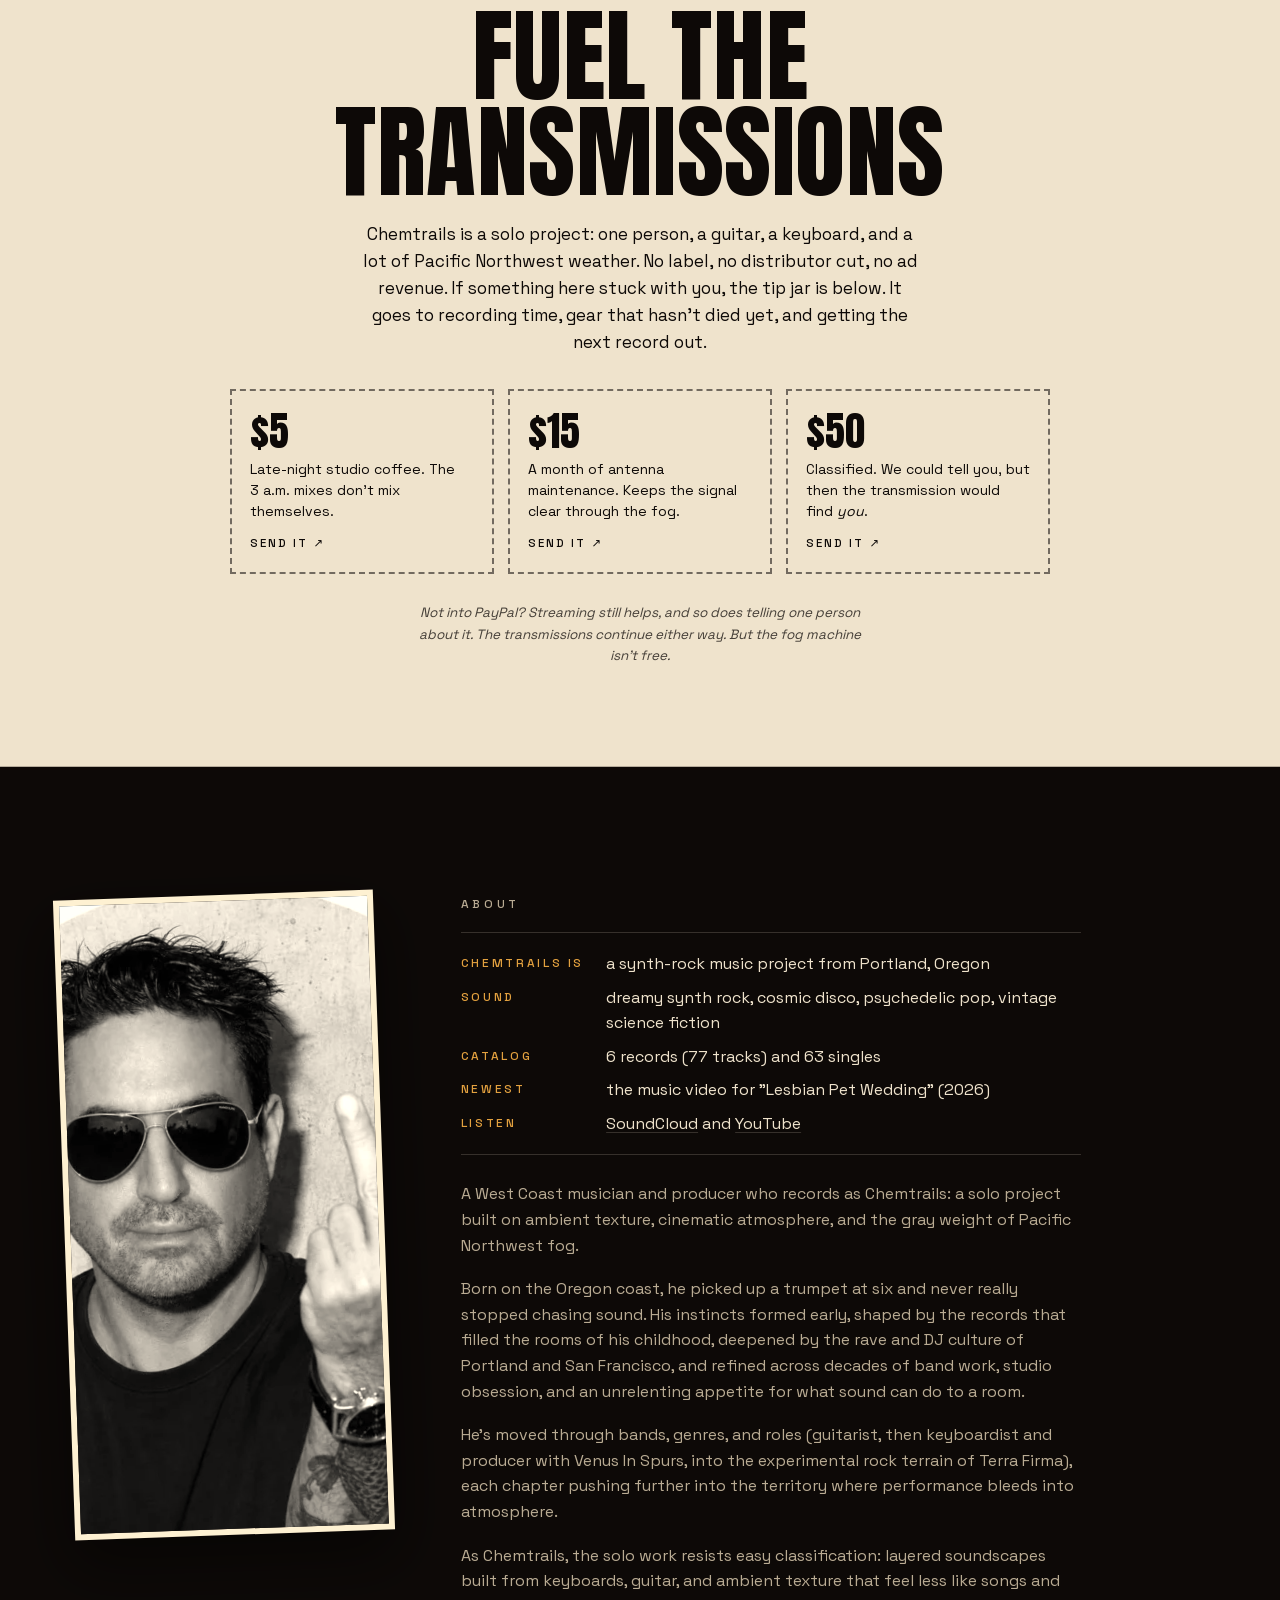
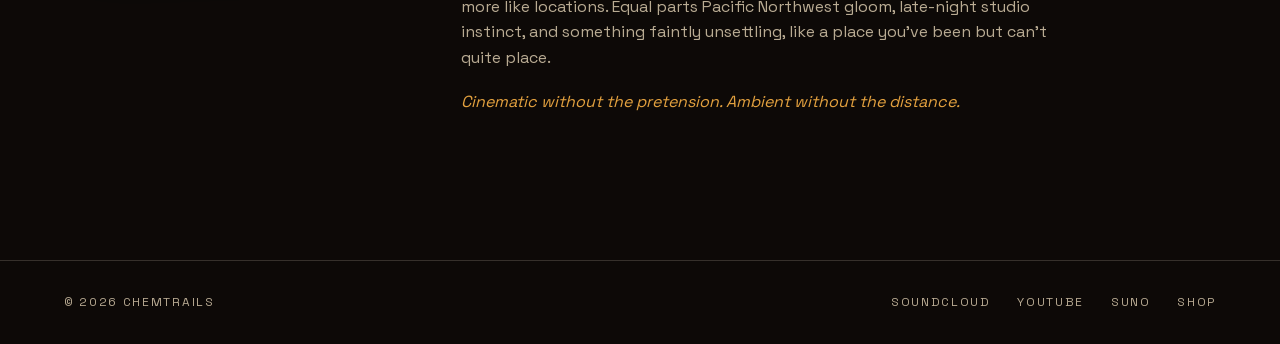
==== commit 6f5d81ad: "Add Ménage à Bass (single 63), We Split Last Thursday (Spanish For Night Owls), AM Radio Vampires (A" ====
--- a/index.html
+++ b/index.html
@@ -4,11 +4,11 @@
   <meta charset="UTF-8">
   <meta name="viewport" content="width=device-width, initial-scale=1.0">
   <title>Chemtrails: Synth-Rock Band from Portland, Oregon</title>
-  <meta name="description" content="Chemtrails is a synth-rock band from Portland, Oregon. Watch the music video, stream 6 records and 62 singles, and shop the merch.">
+  <meta name="description" content="Chemtrails is a synth-rock band from Portland, Oregon. Watch the music video, stream 6 records and 63 singles, and shop the merch.">
   <link rel="canonical" href="https://www.chemtrails-music.com/">
   <meta property="og:site_name" content="Chemtrails">
   <meta property="og:title" content="Chemtrails: Synth-Rock Band from Portland, Oregon">
-  <meta property="og:description" content="Chemtrails is a synth-rock band from Portland, Oregon. Watch the music video, stream 6 records and 62 singles, and shop the merch.">
+  <meta property="og:description" content="Chemtrails is a synth-rock band from Portland, Oregon. Watch the music video, stream 6 records and 63 singles, and shop the merch.">
   <meta property="og:image" content="https://www.chemtrails-music.com/assets/og-image.jpeg">
   <meta property="og:image:width" content="1200">
   <meta property="og:image:height" content="630">
@@ -17,10 +17,10 @@
   <meta property="og:locale" content="en_US">
   <meta name="twitter:card" content="summary_large_image">
   <meta name="twitter:title" content="Chemtrails: Synth-Rock Band from Portland, Oregon">
-  <meta name="twitter:description" content="Chemtrails is a synth-rock band from Portland, Oregon. Watch the music video, stream 6 records and 62 singles, and shop the merch.">
+  <meta name="twitter:description" content="Chemtrails is a synth-rock band from Portland, Oregon. Watch the music video, stream 6 records and 63 singles, and shop the merch.">
   <meta name="twitter:image" content="https://www.chemtrails-music.com/assets/og-image.jpeg">
   <meta name="theme-color" content="#0d0907">
-  <script type="application/ld+json">{"@context":"https://schema.org","@graph":[{"@type":"WebSite","@id":"https://www.chemtrails-music.com/#site","url":"https://www.chemtrails-music.com/","name":"Chemtrails","alternateName":["Chemtrails Music","Chemtrails band"],"inLanguage":"en","publisher":{"@id":"https://www.chemtrails-music.com/#band"}},{"@type":"MusicGroup","@id":"https://www.chemtrails-music.com/#band","name":"Chemtrails","url":"https://www.chemtrails-music.com/","alternateName":["Chemtrails band","Chemtrails Music"],"disambiguatingDescription":"A synth-rock music project from Portland, Oregon. Not related to the chemtrail conspiracy theory.","image":"https://www.chemtrails-music.com/assets/avatar.jpeg","logo":"https://www.chemtrails-music.com/assets/avatar.jpeg","description":"A retro-futuristic synth-rock project exploring the strange space between memory, technology, desire, and the unknown. Dreamy synth rock, cosmic disco, psychedelic pop, and vintage science fiction from the Pacific Northwest.","genre":["Synth-Rock","Ambient","Cosmic Disco","Psychedelic Pop"],"foundingLocation":{"@type":"Place","name":"Portland, Oregon, United States"},"sameAs":["https://soundcloud.com/chemtrails","https://www.youtube.com/channel/UCBp1ER64T6_AvGpECk63Z6g","https://suno.com/@gamecat2300","https://chemtrails-music.myspreadshop.com/"],"album":[{"@type":"MusicAlbum","name":"Companion Weather","url":"https://www.chemtrails-music.com/records/companion-weather/","numTracks":21},{"@type":"MusicAlbum","name":"Spanish For Night Owls","url":"https://www.chemtrails-music.com/records/spanish-for-night-owls/","numTracks":15},{"@type":"MusicAlbum","name":"There’s Music In Dem Darn Hills","url":"https://www.chemtrails-music.com/records/theres-music-in-dem-darn-hills/","numTracks":24},{"@type":"MusicAlbum","name":"Venus In Spurs","url":"https://www.chemtrails-music.com/records/venus-in-spurs/","numTracks":10},{"@type":"MusicAlbum","name":"AM Radio","url":"https://www.chemtrails-music.com/records/am-radio/","numTracks":2},{"@type":"MusicAlbum","name":"Bombing At Starbucks","url":"https://www.chemtrails-music.com/records/bombing-at-starbucks/","numTracks":3}]}]}</script>
+  <script type="application/ld+json">{"@context":"https://schema.org","@graph":[{"@type":"WebSite","@id":"https://www.chemtrails-music.com/#site","url":"https://www.chemtrails-music.com/","name":"Chemtrails","alternateName":["Chemtrails Music","Chemtrails band"],"inLanguage":"en","publisher":{"@id":"https://www.chemtrails-music.com/#band"}},{"@type":"MusicGroup","@id":"https://www.chemtrails-music.com/#band","name":"Chemtrails","url":"https://www.chemtrails-music.com/","alternateName":["Chemtrails band","Chemtrails Music"],"disambiguatingDescription":"A synth-rock music project from Portland, Oregon. Not related to the chemtrail conspiracy theory.","image":"https://www.chemtrails-music.com/assets/avatar.jpeg","logo":"https://www.chemtrails-music.com/assets/avatar.jpeg","description":"A retro-futuristic synth-rock project exploring the strange space between memory, technology, desire, and the unknown. Dreamy synth rock, cosmic disco, psychedelic pop, and vintage science fiction from the Pacific Northwest.","genre":["Synth-Rock","Ambient","Cosmic Disco","Psychedelic Pop"],"foundingLocation":{"@type":"Place","name":"Portland, Oregon, United States"},"sameAs":["https://soundcloud.com/chemtrails","https://www.youtube.com/channel/UCBp1ER64T6_AvGpECk63Z6g","https://suno.com/@gamecat2300","https://chemtrails-music.myspreadshop.com/"],"album":[{"@type":"MusicAlbum","name":"Companion Weather","url":"https://www.chemtrails-music.com/records/companion-weather/","numTracks":21},{"@type":"MusicAlbum","name":"Spanish For Night Owls","url":"https://www.chemtrails-music.com/records/spanish-for-night-owls/","numTracks":16},{"@type":"MusicAlbum","name":"There’s Music In Dem Darn Hills","url":"https://www.chemtrails-music.com/records/theres-music-in-dem-darn-hills/","numTracks":24},{"@type":"MusicAlbum","name":"Venus In Spurs","url":"https://www.chemtrails-music.com/records/venus-in-spurs/","numTracks":10},{"@type":"MusicAlbum","name":"AM Radio","url":"https://www.chemtrails-music.com/records/am-radio/","numTracks":3},{"@type":"MusicAlbum","name":"Bombing At Starbucks","url":"https://www.chemtrails-music.com/records/bombing-at-starbucks/","numTracks":3}]}]}</script>
   <script async src="https://www.googletagmanager.com/gtag/js?id=G-CT6DLJGNE0"></script>
   <script>window.dataLayer=window.dataLayer||[];function gtag(){dataLayer.push(arguments)}gtag('js',new Date());gtag('config','G-CT6DLJGNE0');</script>
   <link rel="icon" href="/assets/favicon.png" type="image/png">
@@ -79,7 +79,7 @@
         </div>
       </div>
     </div>
-    <div class="hero-foot" aria-hidden="true"><span>6 records · 75 tracks</span><span>Scroll ↓</span></div>
+    <div class="hero-foot" aria-hidden="true"><span>6 records · 77 tracks</span><span>Scroll ↓</span></div>
   </header>
   <main>
     <section class="section nowshowing" id="video">
@@ -105,8 +105,8 @@
         <p class="kicker">Singles</p>
         <h2>Loose transmissions</h2>
       </div>
-      <div class="single-grid"><div class="s-item"><button type="button" class="single" data-i="0"><img src="/assets/joaquin-s-march.webp?v=20d619fe" alt="" width="320" height="320" loading="lazy" decoding="async"><span class="s-title">Joaquin's March</span></button><button type="button" class="share share--card" data-share="https://soundcloud.com/chemtrails/joaquins-march-31" data-title="Joaquin's March" aria-label="Share Joaquin's March" title="Share"><svg viewBox="0 0 24 24" aria-hidden="true"><path d="M12 3v12M7.5 7.5 12 3l4.5 4.5M5 12v7a2 2 0 0 0 2 2h10a2 2 0 0 0 2-2v-7" fill="none" stroke="currentColor" stroke-width="1.8" stroke-linecap="round" stroke-linejoin="round"/></svg></button></div><div class="s-item"><button type="button" class="single" data-i="1"><img src="/assets/match-book-saint.webp?v=867bafe8" alt="" width="320" height="320" loading="lazy" decoding="async"><span class="s-title">Match Book Saint</span></button><button type="button" class="share share--card" data-share="https://soundcloud.com/chemtrails/match-book-saint-37" data-title="Match Book Saint" aria-label="Share Match Book Saint" title="Share"><svg viewBox="0 0 24 24" aria-hidden="true"><path d="M12 3v12M7.5 7.5 12 3l4.5 4.5M5 12v7a2 2 0 0 0 2 2h10a2 2 0 0 0 2-2v-7" fill="none" stroke="currentColor" stroke-width="1.8" stroke-linecap="round" stroke-linejoin="round"/></svg></button></div><div class="s-item"><button type="button" class="single" data-i="2"><img src="/assets/starry-eyes.webp?v=c62ba497" alt="" width="320" height="320" loading="lazy" decoding="async"><span class="s-title">Starry Eyes</span></button><button type="button" class="share share--card" data-share="https://soundcloud.com/chemtrails/starry-eyes-53" data-title="Starry Eyes" aria-label="Share Starry Eyes" title="Share"><svg viewBox="0 0 24 24" aria-hidden="true"><path d="M12 3v12M7.5 7.5 12 3l4.5 4.5M5 12v7a2 2 0 0 0 2 2h10a2 2 0 0 0 2-2v-7" fill="none" stroke="currentColor" stroke-width="1.8" stroke-linecap="round" stroke-linejoin="round"/></svg></button></div><div class="s-item"><button type="button" class="single" data-i="3"><img src="/assets/coastal-cathedral.webp?v=17e7a5af" alt="" width="320" height="320" loading="lazy" decoding="async"><span class="s-title">Coastal Cathedral</span><span class="s-genre">Disco</span></button><button type="button" class="share share--card" data-share="https://soundcloud.com/chemtrails/coastal-cathedral-14" data-title="Coastal Cathedral" aria-label="Share Coastal Cathedral" title="Share"><svg viewBox="0 0 24 24" aria-hidden="true"><path d="M12 3v12M7.5 7.5 12 3l4.5 4.5M5 12v7a2 2 0 0 0 2 2h10a2 2 0 0 0 2-2v-7" fill="none" stroke="currentColor" stroke-width="1.8" stroke-linecap="round" stroke-linejoin="round"/></svg></button></div><div class="s-item"><button type="button" class="single" data-i="4"><img src="/assets/king-tides.webp?v=d5d03904" alt="" width="320" height="320" loading="lazy" decoding="async"><span class="s-title">King Tides</span><span class="s-genre">Disco-Pop</span></button><button type="button" class="share share--card" data-share="https://soundcloud.com/chemtrails/king-tides-33" data-title="King Tides" aria-label="Share King Tides" title="Share"><svg viewBox="0 0 24 24" aria-hidden="true"><path d="M12 3v12M7.5 7.5 12 3l4.5 4.5M5 12v7a2 2 0 0 0 2 2h10a2 2 0 0 0 2-2v-7" fill="none" stroke="currentColor" stroke-width="1.8" stroke-linecap="round" stroke-linejoin="round"/></svg></button></div><div class="s-item"><button type="button" class="single" data-i="5"><img src="/assets/neon-shadows.webp?v=b989c825" alt="" width="320" height="320" loading="lazy" decoding="async"><span class="s-title">Neon Shadows</span><span class="s-genre">ZZ Top Inspired Blues-rock</span></button><button type="button" class="share share--card" data-share="https://soundcloud.com/chemtrails/neon-shadows-41" data-title="Neon Shadows" aria-label="Share Neon Shadows" title="Share"><svg viewBox="0 0 24 24" aria-hidden="true"><path d="M12 3v12M7.5 7.5 12 3l4.5 4.5M5 12v7a2 2 0 0 0 2 2h10a2 2 0 0 0 2-2v-7" fill="none" stroke="currentColor" stroke-width="1.8" stroke-linecap="round" stroke-linejoin="round"/></svg></button></div><div class="s-item"><button type="button" class="single" data-i="6"><img src="/assets/silk-smoke-wishes.webp?v=b7dc3122" alt="" width="320" height="320" loading="lazy" decoding="async"><span class="s-title">Silk, Smoke &amp; Wishes</span></button><button type="button" class="share share--card" data-share="https://soundcloud.com/chemtrails/silk-smoke-wishes-51" data-title="Silk, Smoke &amp; Wishes" aria-label="Share Silk, Smoke &amp; Wishes" title="Share"><svg viewBox="0 0 24 24" aria-hidden="true"><path d="M12 3v12M7.5 7.5 12 3l4.5 4.5M5 12v7a2 2 0 0 0 2 2h10a2 2 0 0 0 2-2v-7" fill="none" stroke="currentColor" stroke-width="1.8" stroke-linecap="round" stroke-linejoin="round"/></svg></button></div><div class="s-item"><button type="button" class="single" data-i="7"><img src="/assets/creatures.webp?v=b0808d5b" alt="" width="320" height="320" loading="lazy" decoding="async"><span class="s-title">The Creatures We Are All</span></button><button type="button" class="share share--card" data-share="https://soundcloud.com/chemtrails/the-creatures-we-are-all-54" data-title="The Creatures We Are All" aria-label="Share The Creatures We Are All" title="Share"><svg viewBox="0 0 24 24" aria-hidden="true"><path d="M12 3v12M7.5 7.5 12 3l4.5 4.5M5 12v7a2 2 0 0 0 2 2h10a2 2 0 0 0 2-2v-7" fill="none" stroke="currentColor" stroke-width="1.8" stroke-linecap="round" stroke-linejoin="round"/></svg></button></div><div class="s-item"><button type="button" class="single" data-i="8"><img src="/assets/last-motel-on-earth.webp?v=8a236fc3" alt="" width="320" height="320" loading="lazy" decoding="async"><span class="s-title">Last Motel on Earth</span></button><button type="button" class="share share--card" data-share="https://soundcloud.com/chemtrails/last-motel-on-earth-34" data-title="Last Motel on Earth" aria-label="Share Last Motel on Earth" title="Share"><svg viewBox="0 0 24 24" aria-hidden="true"><path d="M12 3v12M7.5 7.5 12 3l4.5 4.5M5 12v7a2 2 0 0 0 2 2h10a2 2 0 0 0 2-2v-7" fill="none" stroke="currentColor" stroke-width="1.8" stroke-linecap="round" stroke-linejoin="round"/></svg></button></div><div class="s-item"><button type="button" class="single" data-i="9"><img src="/assets/imperial-funk.webp?v=aa1b1cdd" alt="" width="320" height="320" loading="lazy" decoding="async"><span class="s-title">Imperial Funk</span></button><button type="button" class="share share--card" data-share="https://soundcloud.com/chemtrails/imperial-funk-29" data-title="Imperial Funk" aria-label="Share Imperial Funk" title="Share"><svg viewBox="0 0 24 24" aria-hidden="true"><path d="M12 3v12M7.5 7.5 12 3l4.5 4.5M5 12v7a2 2 0 0 0 2 2h10a2 2 0 0 0 2-2v-7" fill="none" stroke="currentColor" stroke-width="1.8" stroke-linecap="round" stroke-linejoin="round"/></svg></button></div><div class="s-item"><button type="button" class="single" data-i="10"><img src="/assets/the-signal-came-back.webp?v=81051b7f" alt="" width="320" height="320" loading="lazy" decoding="async"><span class="s-title">The Signal Came Back</span></button><button type="button" class="share share--card" data-share="https://soundcloud.com/chemtrails/the-signal-came-back-57" data-title="The Signal Came Back" aria-label="Share The Signal Came Back" title="Share"><svg viewBox="0 0 24 24" aria-hidden="true"><path d="M12 3v12M7.5 7.5 12 3l4.5 4.5M5 12v7a2 2 0 0 0 2 2h10a2 2 0 0 0 2-2v-7" fill="none" stroke="currentColor" stroke-width="1.8" stroke-linecap="round" stroke-linejoin="round"/></svg></button></div><div class="s-item"><button type="button" class="single" data-i="11"><img src="/assets/dancing-under-the-sun.webp?v=d62f82b1" alt="" width="320" height="320" loading="lazy" decoding="async"><span class="s-title">Dancing Under the Sun</span></button><button type="button" class="share share--card" data-share="https://soundcloud.com/chemtrails/dancing-under-the-sun-16" data-title="Dancing Under the Sun" aria-label="Share Dancing Under the Sun" title="Share"><svg viewBox="0 0 24 24" aria-hidden="true"><path d="M12 3v12M7.5 7.5 12 3l4.5 4.5M5 12v7a2 2 0 0 0 2 2h10a2 2 0 0 0 2-2v-7" fill="none" stroke="currentColor" stroke-width="1.8" stroke-linecap="round" stroke-linejoin="round"/></svg></button></div><div class="s-item"><button type="button" class="single" data-i="12"><img src="/assets/le-chien-triste.webp?v=5668efae" alt="" width="320" height="320" loading="lazy" decoding="async"><span class="s-title">Le Chien Triste</span></button><button type="button" class="share share--card" data-share="https://soundcloud.com/chemtrails/le-chien-triste-35" data-title="Le Chien Triste" aria-label="Share Le Chien Triste" title="Share"><svg viewBox="0 0 24 24" aria-hidden="true"><path d="M12 3v12M7.5 7.5 12 3l4.5 4.5M5 12v7a2 2 0 0 0 2 2h10a2 2 0 0 0 2-2v-7" fill="none" stroke="currentColor" stroke-width="1.8" stroke-linecap="round" stroke-linejoin="round"/></svg></button></div><div class="s-item"><button type="button" class="single" data-i="13"><img src="/assets/if-you-see-stairs-in-the-woods-do-not-ascend.webp?v=58a8161e" alt="" width="320" height="320" loading="lazy" decoding="async"><span class="s-title">If You See Stairs In The Woods... Do Not Ascend</span></button><button type="button" class="share share--card" data-share="https://soundcloud.com/chemtrails/if-you-see-stairs-in-the-woods-do-not-ascend-28" data-title="If You See Stairs In The Woods... Do Not Ascend" aria-label="Share If You See Stairs In The Woods... Do Not Ascend" title="Share"><svg viewBox="0 0 24 24" aria-hidden="true"><path d="M12 3v12M7.5 7.5 12 3l4.5 4.5M5 12v7a2 2 0 0 0 2 2h10a2 2 0 0 0 2-2v-7" fill="none" stroke="currentColor" stroke-width="1.8" stroke-linecap="round" stroke-linejoin="round"/></svg></button></div><div class="s-item"><button type="button" class="single" data-i="14"><img src="/assets/tonight.webp?v=8912c2ef" alt="" width="320" height="320" loading="lazy" decoding="async"><span class="s-title">Tonight</span></button><button type="button" class="share share--card" data-share="https://soundcloud.com/chemtrails/tonight-61" data-title="Tonight" aria-label="Share Tonight" title="Share"><svg viewBox="0 0 24 24" aria-hidden="true"><path d="M12 3v12M7.5 7.5 12 3l4.5 4.5M5 12v7a2 2 0 0 0 2 2h10a2 2 0 0 0 2-2v-7" fill="none" stroke="currentColor" stroke-width="1.8" stroke-linecap="round" stroke-linejoin="round"/></svg></button></div><div class="s-item"><button type="button" class="single" data-i="15"><img src="/assets/mirror-girl.webp?v=e858fc7d" alt="" width="320" height="320" loading="lazy" decoding="async"><span class="s-title">Mirror Girl</span></button><button type="button" class="share share--card" data-share="https://soundcloud.com/chemtrails/mirror-girl-38" data-title="Mirror Girl" aria-label="Share Mirror Girl" title="Share"><svg viewBox="0 0 24 24" aria-hidden="true"><path d="M12 3v12M7.5 7.5 12 3l4.5 4.5M5 12v7a2 2 0 0 0 2 2h10a2 2 0 0 0 2-2v-7" fill="none" stroke="currentColor" stroke-width="1.8" stroke-linecap="round" stroke-linejoin="round"/></svg></button></div><div class="s-item"><button type="button" class="single" data-i="16"><img src="/assets/yaquina-bay-blue.webp?v=6657215f" alt="" width="320" height="320" loading="lazy" decoding="async"><span class="s-title">Yaquina Bay Blue</span></button><button type="button" class="share share--card" data-share="https://soundcloud.com/chemtrails/yaquina-bay-blue-65" data-title="Yaquina Bay Blue" aria-label="Share Yaquina Bay Blue" title="Share"><svg viewBox="0 0 24 24" aria-hidden="true"><path d="M12 3v12M7.5 7.5 12 3l4.5 4.5M5 12v7a2 2 0 0 0 2 2h10a2 2 0 0 0 2-2v-7" fill="none" stroke="currentColor" stroke-width="1.8" stroke-linecap="round" stroke-linejoin="round"/></svg></button></div><div class="s-item"><button type="button" class="single" data-i="17"><img src="/assets/pages-1-through-5.webp?v=ce9d698e" alt="" width="320" height="320" loading="lazy" decoding="async"><span class="s-title">Pages 1 Through 5</span></button><button type="button" class="share share--card" data-share="https://soundcloud.com/chemtrails/pages-1-through-5-44" data-title="Pages 1 Through 5" aria-label="Share Pages 1 Through 5" title="Share"><svg viewBox="0 0 24 24" aria-hidden="true"><path d="M12 3v12M7.5 7.5 12 3l4.5 4.5M5 12v7a2 2 0 0 0 2 2h10a2 2 0 0 0 2-2v-7" fill="none" stroke="currentColor" stroke-width="1.8" stroke-linecap="round" stroke-linejoin="round"/></svg></button></div><div class="s-item"><button type="button" class="single" data-i="18"><img src="/assets/velvet-ferrari.webp?v=84492866" alt="" width="320" height="320" loading="lazy" decoding="async"><span class="s-title">Velvet Ferrari</span><span class="s-genre">Disco Rock</span></button><button type="button" class="share share--card" data-share="https://soundcloud.com/chemtrails/velvet-ferrari-63" data-title="Velvet Ferrari" aria-label="Share Velvet Ferrari" title="Share"><svg viewBox="0 0 24 24" aria-hidden="true"><path d="M12 3v12M7.5 7.5 12 3l4.5 4.5M5 12v7a2 2 0 0 0 2 2h10a2 2 0 0 0 2-2v-7" fill="none" stroke="currentColor" stroke-width="1.8" stroke-linecap="round" stroke-linejoin="round"/></svg></button></div><div class="s-item"><button type="button" class="single" data-i="19"><img src="/assets/ride-on-stella.webp?v=141479ac" alt="" width="320" height="320" loading="lazy" decoding="async"><span class="s-title">Ride On Stella</span><span class="s-genre">1990s West Coast G-funk Hip-hop</span></button><button type="button" class="share share--card" data-share="https://soundcloud.com/chemtrails/ride-on-stella-49" data-title="Ride On Stella" aria-label="Share Ride On Stella" title="Share"><svg viewBox="0 0 24 24" aria-hidden="true"><path d="M12 3v12M7.5 7.5 12 3l4.5 4.5M5 12v7a2 2 0 0 0 2 2h10a2 2 0 0 0 2-2v-7" fill="none" stroke="currentColor" stroke-width="1.8" stroke-linecap="round" stroke-linejoin="round"/></svg></button></div><div class="s-item"><button type="button" class="single" data-i="20"><img src="/assets/paper-bag-teeth.webp?v=4ab9d455" alt="" width="320" height="320" loading="lazy" decoding="async"><span class="s-title">Paper Bag Teeth</span><span class="s-genre">Dark Electro Drum And Bass</span></button><button type="button" class="share share--card" data-share="https://soundcloud.com/chemtrails/paper-bag-teeth-45" data-title="Paper Bag Teeth" aria-label="Share Paper Bag Teeth" title="Share"><svg viewBox="0 0 24 24" aria-hidden="true"><path d="M12 3v12M7.5 7.5 12 3l4.5 4.5M5 12v7a2 2 0 0 0 2 2h10a2 2 0 0 0 2-2v-7" fill="none" stroke="currentColor" stroke-width="1.8" stroke-linecap="round" stroke-linejoin="round"/></svg></button></div><div class="s-item"><button type="button" class="single" data-i="21"><img src="/assets/shot-gun-night.webp?v=b66b064b" alt="" width="320" height="320" loading="lazy" decoding="async"><span class="s-title">Shot Gun Night</span></button><button type="button" class="share share--card" data-share="https://soundcloud.com/chemtrails/shot-gun-night-50" data-title="Shot Gun Night" aria-label="Share Shot Gun Night" title="Share"><svg viewBox="0 0 24 24" aria-hidden="true"><path d="M12 3v12M7.5 7.5 12 3l4.5 4.5M5 12v7a2 2 0 0 0 2 2h10a2 2 0 0 0 2-2v-7" fill="none" stroke="currentColor" stroke-width="1.8" stroke-linecap="round" stroke-linejoin="round"/></svg></button></div><div class="s-item"><button type="button" class="single" data-i="22"><img src="/assets/past-the-line.webp?v=59c3ac0a" alt="" width="320" height="320" loading="lazy" decoding="async"><span class="s-title">Past The Line</span></button><button type="button" class="share share--card" data-share="https://soundcloud.com/chemtrails/past-the-line-47" data-title="Past The Line" aria-label="Share Past The Line" title="Share"><svg viewBox="0 0 24 24" aria-hidden="true"><path d="M12 3v12M7.5 7.5 12 3l4.5 4.5M5 12v7a2 2 0 0 0 2 2h10a2 2 0 0 0 2-2v-7" fill="none" stroke="currentColor" stroke-width="1.8" stroke-linecap="round" stroke-linejoin="round"/></svg></button></div><div class="s-item"><button type="button" class="single" data-i="23"><img src="/assets/this-house-grows.webp?v=66525b38" alt="" width="320" height="320" loading="lazy" decoding="async"><span class="s-title">This House Grows</span><span class="s-genre">Dark Dance-punk Fused</span></button><button type="button" class="share share--card" data-share="https://soundcloud.com/chemtrails/this-house-grows-60" data-title="This House Grows" aria-label="Share This House Grows" title="Share"><svg viewBox="0 0 24 24" aria-hidden="true"><path d="M12 3v12M7.5 7.5 12 3l4.5 4.5M5 12v7a2 2 0 0 0 2 2h10a2 2 0 0 0 2-2v-7" fill="none" stroke="currentColor" stroke-width="1.8" stroke-linecap="round" stroke-linejoin="round"/></svg></button></div><div class="s-item"><button type="button" class="single" data-i="24"><img src="/assets/space-boat-instrumental.webp?v=5a40d647" alt="" width="320" height="320" loading="lazy" decoding="async"><span class="s-title">The Last Space Boat To Mars (Instrumental)</span><span class="s-genre">Retro Orchestral Pop</span></button><button type="button" class="share share--card" data-share="https://soundcloud.com/chemtrails/the-last-space-boat-to-mars-instrumental-55" data-title="The Last Space Boat To Mars (Instrumental)" aria-label="Share The Last Space Boat To Mars (Instrumental)" title="Share"><svg viewBox="0 0 24 24" aria-hidden="true"><path d="M12 3v12M7.5 7.5 12 3l4.5 4.5M5 12v7a2 2 0 0 0 2 2h10a2 2 0 0 0 2-2v-7" fill="none" stroke="currentColor" stroke-width="1.8" stroke-linecap="round" stroke-linejoin="round"/></svg></button></div><div class="s-item"><button type="button" class="single" data-i="25"><img src="/assets/pista-a-waikiki.webp?v=1479f895" alt="" width="320" height="320" loading="lazy" decoding="async"><span class="s-title">Pista a Waikiki</span></button><button type="button" class="share share--card" data-share="https://soundcloud.com/chemtrails/pista-a-waikiki-48" data-title="Pista a Waikiki" aria-label="Share Pista a Waikiki" title="Share"><svg viewBox="0 0 24 24" aria-hidden="true"><path d="M12 3v12M7.5 7.5 12 3l4.5 4.5M5 12v7a2 2 0 0 0 2 2h10a2 2 0 0 0 2-2v-7" fill="none" stroke="currentColor" stroke-width="1.8" stroke-linecap="round" stroke-linejoin="round"/></svg></button></div><div class="s-item"><button type="button" class="single" data-i="26"><img src="/assets/winstons-indian-food.webp?v=2841278c" alt="" width="320" height="320" loading="lazy" decoding="async"><span class="s-title">Winstons &amp; Indian Food</span></button><button type="button" class="share share--card" data-share="https://soundcloud.com/chemtrails/winstons-indian-food-64" data-title="Winstons &amp; Indian Food" aria-label="Share Winstons &amp; Indian Food" title="Share"><svg viewBox="0 0 24 24" aria-hidden="true"><path d="M12 3v12M7.5 7.5 12 3l4.5 4.5M5 12v7a2 2 0 0 0 2 2h10a2 2 0 0 0 2-2v-7" fill="none" stroke="currentColor" stroke-width="1.8" stroke-linecap="round" stroke-linejoin="round"/></svg></button></div><div class="s-item"><button type="button" class="single" data-i="27"><img src="/assets/newport-ed.webp?v=2d1f12f2" alt="" width="320" height="320" loading="lazy" decoding="async"><span class="s-title">Newport-Ed</span></button><button type="button" class="share share--card" data-share="https://soundcloud.com/chemtrails/newport-ed-42" data-title="Newport-Ed" aria-label="Share Newport-Ed" title="Share"><svg viewBox="0 0 24 24" aria-hidden="true"><path d="M12 3v12M7.5 7.5 12 3l4.5 4.5M5 12v7a2 2 0 0 0 2 2h10a2 2 0 0 0 2-2v-7" fill="none" stroke="currentColor" stroke-width="1.8" stroke-linecap="round" stroke-linejoin="round"/></svg></button></div><div class="s-item"><button type="button" class="single" data-i="28"><img src="/assets/under-the-sun.webp?v=ae1c63f3" alt="" width="320" height="320" loading="lazy" decoding="async"><span class="s-title">Under the Sun</span></button><button type="button" class="share share--card" data-share="https://soundcloud.com/chemtrails/under-the-sun-62" data-title="Under the Sun" aria-label="Share Under the Sun" title="Share"><svg viewBox="0 0 24 24" aria-hidden="true"><path d="M12 3v12M7.5 7.5 12 3l4.5 4.5M5 12v7a2 2 0 0 0 2 2h10a2 2 0 0 0 2-2v-7" fill="none" stroke="currentColor" stroke-width="1.8" stroke-linecap="round" stroke-linejoin="round"/></svg></button></div><div class="s-item"><button type="button" class="single" data-i="29"><img src="/assets/the-smoking-respiratory-therapist.webp?v=993cc1e4" alt="" width="320" height="320" loading="lazy" decoding="async"><span class="s-title">The Smoking Respiratory Therapist</span></button><button type="button" class="share share--card" data-share="https://soundcloud.com/chemtrails/the-smoking-respiratory-therapist-58" data-title="The Smoking Respiratory Therapist" aria-label="Share The Smoking Respiratory Therapist" title="Share"><svg viewBox="0 0 24 24" aria-hidden="true"><path d="M12 3v12M7.5 7.5 12 3l4.5 4.5M5 12v7a2 2 0 0 0 2 2h10a2 2 0 0 0 2-2v-7" fill="none" stroke="currentColor" stroke-width="1.8" stroke-linecap="round" stroke-linejoin="round"/></svg></button></div><div class="s-item"><button type="button" class="single" data-i="30"><img src="/assets/space-boat.webp?v=1f8f557b" alt="" width="320" height="320" loading="lazy" decoding="async"><span class="s-title">The Last Space Boat To Mars</span><span class="s-genre">Retro Orchestral Pop</span></button><button type="button" class="share share--card" data-share="https://soundcloud.com/chemtrails/the-last-space-boat-to-mars-56" data-title="The Last Space Boat To Mars" aria-label="Share The Last Space Boat To Mars" title="Share"><svg viewBox="0 0 24 24" aria-hidden="true"><path d="M12 3v12M7.5 7.5 12 3l4.5 4.5M5 12v7a2 2 0 0 0 2 2h10a2 2 0 0 0 2-2v-7" fill="none" stroke="currentColor" stroke-width="1.8" stroke-linecap="round" stroke-linejoin="round"/></svg></button></div><div class="s-item"><button type="button" class="single" data-i="31"><img src="/assets/jordan-s-birthday.webp?v=53b86758" alt="" width="320" height="320" loading="lazy" decoding="async"><span class="s-title">Jordan’s Birthday</span></button><button type="button" class="share share--card" data-share="https://soundcloud.com/chemtrails/jordans-birthday-32" data-title="Jordan’s Birthday" aria-label="Share Jordan’s Birthday" title="Share"><svg viewBox="0 0 24 24" aria-hidden="true"><path d="M12 3v12M7.5 7.5 12 3l4.5 4.5M5 12v7a2 2 0 0 0 2 2h10a2 2 0 0 0 2-2v-7" fill="none" stroke="currentColor" stroke-width="1.8" stroke-linecap="round" stroke-linejoin="round"/></svg></button></div><div class="s-item"><button type="button" class="single" data-i="32"><img src="/assets/jones.webp?v=fa00be66" alt="" width="320" height="320" loading="lazy" decoding="async"><span class="s-title">The World &quot;Jones&quot; Made</span><span class="s-genre">British 1980 Synth-Pop</span></button><button type="button" class="share share--card" data-share="https://soundcloud.com/chemtrails/the-world-jones-made-59" data-title="The World &quot;Jones&quot; Made" aria-label="Share The World &quot;Jones&quot; Made" title="Share"><svg viewBox="0 0 24 24" aria-hidden="true"><path d="M12 3v12M7.5 7.5 12 3l4.5 4.5M5 12v7a2 2 0 0 0 2 2h10a2 2 0 0 0 2-2v-7" fill="none" stroke="currentColor" stroke-width="1.8" stroke-linecap="round" stroke-linejoin="round"/></svg></button></div><div class="s-item"><button type="button" class="single" data-i="33"><img src="/assets/electric-little-heart.webp?v=9edc8185" alt="" width="320" height="320" loading="lazy" decoding="async"><span class="s-title">Electric Little Heart</span><span class="s-genre">Italian Disco</span></button><button type="button" class="share share--card" data-share="https://soundcloud.com/chemtrails/electric-little-heart-20" data-title="Electric Little Heart" aria-label="Share Electric Little Heart" title="Share"><svg viewBox="0 0 24 24" aria-hidden="true"><path d="M12 3v12M7.5 7.5 12 3l4.5 4.5M5 12v7a2 2 0 0 0 2 2h10a2 2 0 0 0 2-2v-7" fill="none" stroke="currentColor" stroke-width="1.8" stroke-linecap="round" stroke-linejoin="round"/></svg></button></div><div class="s-item"><button type="button" class="single" data-i="34"><img src="/assets/gravity-s-silence.webp?v=5b743ba1" alt="" width="320" height="320" loading="lazy" decoding="async"><span class="s-title">Gravity's Silence</span></button><button type="button" class="share share--card" data-share="https://soundcloud.com/chemtrails/gravitys-silence-25" data-title="Gravity's Silence" aria-label="Share Gravity's Silence" title="Share"><svg viewBox="0 0 24 24" aria-hidden="true"><path d="M12 3v12M7.5 7.5 12 3l4.5 4.5M5 12v7a2 2 0 0 0 2 2h10a2 2 0 0 0 2-2v-7" fill="none" stroke="currentColor" stroke-width="1.8" stroke-linecap="round" stroke-linejoin="round"/></svg></button></div><div class="s-item"><button type="button" class="single" data-i="35"><img src="/assets/parallel-dimension.webp?v=1321f063" alt="" width="320" height="320" loading="lazy" decoding="async"><span class="s-title">Parallel Dimension</span></button><button type="button" class="share share--card" data-share="https://soundcloud.com/chemtrails/parallel-dimension-46" data-title="Parallel Dimension" aria-label="Share Parallel Dimension" title="Share"><svg viewBox="0 0 24 24" aria-hidden="true"><path d="M12 3v12M7.5 7.5 12 3l4.5 4.5M5 12v7a2 2 0 0 0 2 2h10a2 2 0 0 0 2-2v-7" fill="none" stroke="currentColor" stroke-width="1.8" stroke-linecap="round" stroke-linejoin="round"/></svg></button></div><div class="s-item"><button type="button" class="single" data-i="36"><img src="/assets/orbitz.webp?v=4ce498ae" alt="" width="320" height="320" loading="lazy" decoding="async"><span class="s-title">Orbitz</span></button><button type="button" class="share share--card" data-share="https://soundcloud.com/chemtrails/orbitz-43" data-title="Orbitz" aria-label="Share Orbitz" title="Share"><svg viewBox="0 0 24 24" aria-hidden="true"><path d="M12 3v12M7.5 7.5 12 3l4.5 4.5M5 12v7a2 2 0 0 0 2 2h10a2 2 0 0 0 2-2v-7" fill="none" stroke="currentColor" stroke-width="1.8" stroke-linecap="round" stroke-linejoin="round"/></svg></button></div><div class="s-item"><button type="button" class="single" data-i="37"><img src="/assets/my-mom-s-healed-vagina.webp?v=94e56b19" alt="" width="320" height="320" loading="lazy" decoding="async"><span class="s-title">My Mom's Healed Vagina</span></button><button type="button" class="share share--card" data-share="https://soundcloud.com/chemtrails/my-moms-healed-vagina-39" data-title="My Mom's Healed Vagina" aria-label="Share My Mom's Healed Vagina" title="Share"><svg viewBox="0 0 24 24" aria-hidden="true"><path d="M12 3v12M7.5 7.5 12 3l4.5 4.5M5 12v7a2 2 0 0 0 2 2h10a2 2 0 0 0 2-2v-7" fill="none" stroke="currentColor" stroke-width="1.8" stroke-linecap="round" stroke-linejoin="round"/></svg></button></div><div class="s-item"><button type="button" class="single" data-i="38"><img src="/assets/house-on-ash-street-lane.webp?v=eaef68c1" alt="" width="320" height="320" loading="lazy" decoding="async"><span class="s-title">House on Ash Street Lane</span></button><button type="button" class="share share--card" data-share="https://soundcloud.com/chemtrails/house-on-ash-street-lane-27" data-title="House on Ash Street Lane" aria-label="Share House on Ash Street Lane" title="Share"><svg viewBox="0 0 24 24" aria-hidden="true"><path d="M12 3v12M7.5 7.5 12 3l4.5 4.5M5 12v7a2 2 0 0 0 2 2h10a2 2 0 0 0 2-2v-7" fill="none" stroke="currentColor" stroke-width="1.8" stroke-linecap="round" stroke-linejoin="round"/></svg></button></div><div class="s-item"><button type="button" class="single" data-i="39"><img src="/assets/cooking-up-chaos.webp?v=e0f57bbd" alt="" width="320" height="320" loading="lazy" decoding="async"><span class="s-title">Cooking up Chaos</span></button><button type="button" class="share share--card" data-share="https://soundcloud.com/chemtrails/cooking-up-chaos-15" data-title="Cooking up Chaos" aria-label="Share Cooking up Chaos" title="Share"><svg viewBox="0 0 24 24" aria-hidden="true"><path d="M12 3v12M7.5 7.5 12 3l4.5 4.5M5 12v7a2 2 0 0 0 2 2h10a2 2 0 0 0 2-2v-7" fill="none" stroke="currentColor" stroke-width="1.8" stroke-linecap="round" stroke-linejoin="round"/></svg></button></div><div class="s-item"><button type="button" class="single" data-i="40"><img src="/assets/black-halo-signal.webp?v=f81a8534" alt="" width="320" height="320" loading="lazy" decoding="async"><span class="s-title">Black Halo Signal</span><span class="s-genre">Trip-Hop</span></button><button type="button" class="share share--card" data-share="https://soundcloud.com/chemtrails/black-halo-signal-6" data-title="Black Halo Signal" aria-label="Share Black Halo Signal" title="Share"><svg viewBox="0 0 24 24" aria-hidden="true"><path d="M12 3v12M7.5 7.5 12 3l4.5 4.5M5 12v7a2 2 0 0 0 2 2h10a2 2 0 0 0 2-2v-7" fill="none" stroke="currentColor" stroke-width="1.8" stroke-linecap="round" stroke-linejoin="round"/></svg></button></div><div class="s-item"><button type="button" class="single" data-i="41"><img src="/assets/lucinda-s-groove.webp?v=8e0bd63a" alt="" width="320" height="320" loading="lazy" decoding="async"><span class="s-title">Lucinda’s Groove</span></button><button type="button" class="share share--card" data-share="https://soundcloud.com/chemtrails/lucindas-groove-36" data-title="Lucinda’s Groove" aria-label="Share Lucinda’s Groove" title="Share"><svg viewBox="0 0 24 24" aria-hidden="true"><path d="M12 3v12M7.5 7.5 12 3l4.5 4.5M5 12v7a2 2 0 0 0 2 2h10a2 2 0 0 0 2-2v-7" fill="none" stroke="currentColor" stroke-width="1.8" stroke-linecap="round" stroke-linejoin="round"/></svg></button></div><div class="s-item"><button type="button" class="single" data-i="42"><img src="/assets/blue-line.webp?v=db26cf45" alt="" width="320" height="320" loading="lazy" decoding="async"><span class="s-title">Blue Line</span><span class="s-genre">Pop Ballad</span></button><button type="button" class="share share--card" data-share="https://soundcloud.com/chemtrails/blue-line-8" data-title="Blue Line" aria-label="Share Blue Line" title="Share"><svg viewBox="0 0 24 24" aria-hidden="true"><path d="M12 3v12M7.5 7.5 12 3l4.5 4.5M5 12v7a2 2 0 0 0 2 2h10a2 2 0 0 0 2-2v-7" fill="none" stroke="currentColor" stroke-width="1.8" stroke-linecap="round" stroke-linejoin="round"/></svg></button></div><div class="s-item"><button type="button" class="single" data-i="43"><img src="/assets/dust-on-my-boots.webp?v=25ecb063" alt="" width="320" height="320" loading="lazy" decoding="async"><span class="s-title">Dust on My Boots</span></button><button type="button" class="share share--card" data-share="https://soundcloud.com/chemtrails/dust-on-my-boots-19" data-title="Dust on My Boots" aria-label="Share Dust on My Boots" title="Share"><svg viewBox="0 0 24 24" aria-hidden="true"><path d="M12 3v12M7.5 7.5 12 3l4.5 4.5M5 12v7a2 2 0 0 0 2 2h10a2 2 0 0 0 2-2v-7" fill="none" stroke="currentColor" stroke-width="1.8" stroke-linecap="round" stroke-linejoin="round"/></svg></button></div><div class="s-item"><button type="button" class="single" data-i="44"><img src="/assets/door-without-a-door.webp?v=a01a3a1d" alt="" width="320" height="320" loading="lazy" decoding="async"><span class="s-title">Door Without A Door</span></button><button type="button" class="share share--card" data-share="https://soundcloud.com/chemtrails/door-without-a-door-18" data-title="Door Without A Door" aria-label="Share Door Without A Door" title="Share"><svg viewBox="0 0 24 24" aria-hidden="true"><path d="M12 3v12M7.5 7.5 12 3l4.5 4.5M5 12v7a2 2 0 0 0 2 2h10a2 2 0 0 0 2-2v-7" fill="none" stroke="currentColor" stroke-width="1.8" stroke-linecap="round" stroke-linejoin="round"/></svg></button></div><div class="s-item"><button type="button" class="single" data-i="45"><img src="/assets/black-cat.webp?v=d71472ba" alt="" width="320" height="320" loading="lazy" decoding="async"><span class="s-title">Black Cat</span></button><button type="button" class="share share--card" data-share="https://soundcloud.com/chemtrails/black-cat-5" data-title="Black Cat" aria-label="Share Black Cat" title="Share"><svg viewBox="0 0 24 24" aria-hidden="true"><path d="M12 3v12M7.5 7.5 12 3l4.5 4.5M5 12v7a2 2 0 0 0 2 2h10a2 2 0 0 0 2-2v-7" fill="none" stroke="currentColor" stroke-width="1.8" stroke-linecap="round" stroke-linejoin="round"/></svg></button></div><div class="s-item"><button type="button" class="single" data-i="46"><img src="/assets/solar-groove.webp?v=876528bd" alt="" width="320" height="320" loading="lazy" decoding="async"><span class="s-title">Solar Groove</span></button><button type="button" class="share share--card" data-share="https://soundcloud.com/chemtrails/solar-groove-52" data-title="Solar Groove" aria-label="Share Solar Groove" title="Share"><svg viewBox="0 0 24 24" aria-hidden="true"><path d="M12 3v12M7.5 7.5 12 3l4.5 4.5M5 12v7a2 2 0 0 0 2 2h10a2 2 0 0 0 2-2v-7" fill="none" stroke="currentColor" stroke-width="1.8" stroke-linecap="round" stroke-linejoin="round"/></svg></button></div><div class="s-item"><button type="button" class="single" data-i="47"><img src="/assets/astoria-storm.webp?v=35ae87a4" alt="" width="320" height="320" loading="lazy" decoding="async"><span class="s-title">Astoria Storm</span></button><button type="button" class="share share--card" data-share="https://soundcloud.com/chemtrails/astoria-storm-3" data-title="Astoria Storm" aria-label="Share Astoria Storm" title="Share"><svg viewBox="0 0 24 24" aria-hidden="true"><path d="M12 3v12M7.5 7.5 12 3l4.5 4.5M5 12v7a2 2 0 0 0 2 2h10a2 2 0 0 0 2-2v-7" fill="none" stroke="currentColor" stroke-width="1.8" stroke-linecap="round" stroke-linejoin="round"/></svg></button></div><div class="s-item"><button type="button" class="single" data-i="48"><img src="/assets/neon-flies.webp?v=18b8d2c2" alt="" width="320" height="320" loading="lazy" decoding="async"><span class="s-title">Neon Flies</span></button><button type="button" class="share share--card" data-share="https://soundcloud.com/chemtrails/neon-flies-40" data-title="Neon Flies" aria-label="Share Neon Flies" title="Share"><svg viewBox="0 0 24 24" aria-hidden="true"><path d="M12 3v12M7.5 7.5 12 3l4.5 4.5M5 12v7a2 2 0 0 0 2 2h10a2 2 0 0 0 2-2v-7" fill="none" stroke="currentColor" stroke-width="1.8" stroke-linecap="round" stroke-linejoin="round"/></svg></button></div><div class="s-item"><button type="button" class="single" data-i="49"><img src="/assets/blue-plate-27.webp?v=ed5ceca8" alt="" width="320" height="320" loading="lazy" decoding="async"><span class="s-title">Blue Plate @ 27</span></button><button type="button" class="share share--card" data-share="https://soundcloud.com/chemtrails/blue-plate-27-9" data-title="Blue Plate @ 27" aria-label="Share Blue Plate @ 27" title="Share"><svg viewBox="0 0 24 24" aria-hidden="true"><path d="M12 3v12M7.5 7.5 12 3l4.5 4.5M5 12v7a2 2 0 0 0 2 2h10a2 2 0 0 0 2-2v-7" fill="none" stroke="currentColor" stroke-width="1.8" stroke-linecap="round" stroke-linejoin="round"/></svg></button></div><div class="s-item"><button type="button" class="single" data-i="50"><img src="/assets/fourteen-foot-man.webp?v=5286e36c" alt="" width="320" height="320" loading="lazy" decoding="async"><span class="s-title">Fourteen Foot Man</span></button><button type="button" class="share share--card" data-share="https://soundcloud.com/chemtrails/fourteen-foot-man-23" data-title="Fourteen Foot Man" aria-label="Share Fourteen Foot Man" title="Share"><svg viewBox="0 0 24 24" aria-hidden="true"><path d="M12 3v12M7.5 7.5 12 3l4.5 4.5M5 12v7a2 2 0 0 0 2 2h10a2 2 0 0 0 2-2v-7" fill="none" stroke="currentColor" stroke-width="1.8" stroke-linecap="round" stroke-linejoin="round"/></svg></button></div><div class="s-item"><button type="button" class="single" data-i="51"><img src="/assets/bears-beets-battlestar-galactica.webp?v=011fe351" alt="" width="320" height="320" loading="lazy" decoding="async"><span class="s-title">Bears, Beets &amp; Battlestar Galactica</span></button><button type="button" class="share share--card" data-share="https://soundcloud.com/chemtrails/bears-beets-battlestar-galactica-4" data-title="Bears, Beets &amp; Battlestar Galactica" aria-label="Share Bears, Beets &amp; Battlestar Galactica" title="Share"><svg viewBox="0 0 24 24" aria-hidden="true"><path d="M12 3v12M7.5 7.5 12 3l4.5 4.5M5 12v7a2 2 0 0 0 2 2h10a2 2 0 0 0 2-2v-7" fill="none" stroke="currentColor" stroke-width="1.8" stroke-linecap="round" stroke-linejoin="round"/></svg></button></div><div class="s-item"><button type="button" class="single" data-i="52"><img src="/assets/don-t-look-back-tonight.webp?v=18c064e4" alt="" width="320" height="320" loading="lazy" decoding="async"><span class="s-title">Don't Look Back Tonight</span><span class="s-genre">Trip Hop</span></button><button type="button" class="share share--card" data-share="https://soundcloud.com/chemtrails/dont-look-back-tonight-17" data-title="Don't Look Back Tonight" aria-label="Share Don't Look Back Tonight" title="Share"><svg viewBox="0 0 24 24" aria-hidden="true"><path d="M12 3v12M7.5 7.5 12 3l4.5 4.5M5 12v7a2 2 0 0 0 2 2h10a2 2 0 0 0 2-2v-7" fill="none" stroke="currentColor" stroke-width="1.8" stroke-linecap="round" stroke-linejoin="round"/></svg></button></div><div class="s-item"><button type="button" class="single" data-i="53"><img src="/assets/insecure-paws.webp?v=c3e5cf7a" alt="" width="320" height="320" loading="lazy" decoding="async"><span class="s-title">Insecure Paws</span></button><button type="button" class="share share--card" data-share="https://soundcloud.com/chemtrails/insecure-paws-30" data-title="Insecure Paws" aria-label="Share Insecure Paws" title="Share"><svg viewBox="0 0 24 24" aria-hidden="true"><path d="M12 3v12M7.5 7.5 12 3l4.5 4.5M5 12v7a2 2 0 0 0 2 2h10a2 2 0 0 0 2-2v-7" fill="none" stroke="currentColor" stroke-width="1.8" stroke-linecap="round" stroke-linejoin="round"/></svg></button></div><div class="s-item"><button type="button" class="single" data-i="54"><img src="/assets/bodega-cat.webp?v=d787b92b" alt="" width="320" height="320" loading="lazy" decoding="async"><span class="s-title">Bodega Cat</span></button><button type="button" class="share share--card" data-share="https://soundcloud.com/chemtrails/bodega-cat-10" data-title="Bodega Cat" aria-label="Share Bodega Cat" title="Share"><svg viewBox="0 0 24 24" aria-hidden="true"><path d="M12 3v12M7.5 7.5 12 3l4.5 4.5M5 12v7a2 2 0 0 0 2 2h10a2 2 0 0 0 2-2v-7" fill="none" stroke="currentColor" stroke-width="1.8" stroke-linecap="round" stroke-linejoin="round"/></svg></button></div><div class="s-item"><button type="button" class="single" data-i="55"><img src="/assets/cats-break-plates.webp?v=48c3ac9a" alt="" width="320" height="320" loading="lazy" decoding="async"><span class="s-title">Cats Break Plates</span></button><button type="button" class="share share--card" data-share="https://soundcloud.com/chemtrails/cats-break-plates-12" data-title="Cats Break Plates" aria-label="Share Cats Break Plates" title="Share"><svg viewBox="0 0 24 24" aria-hidden="true"><path d="M12 3v12M7.5 7.5 12 3l4.5 4.5M5 12v7a2 2 0 0 0 2 2h10a2 2 0 0 0 2-2v-7" fill="none" stroke="currentColor" stroke-width="1.8" stroke-linecap="round" stroke-linejoin="round"/></svg></button></div><div class="s-item"><button type="button" class="single" data-i="56"><img src="/assets/foghorn-stethoscope.webp?v=04808e1f" alt="" width="320" height="320" loading="lazy" decoding="async"><span class="s-title">Foghorn Stethoscope</span></button><button type="button" class="share share--card" data-share="https://soundcloud.com/chemtrails/foghorn-stethoscope-22" data-title="Foghorn Stethoscope" aria-label="Share Foghorn Stethoscope" title="Share"><svg viewBox="0 0 24 24" aria-hidden="true"><path d="M12 3v12M7.5 7.5 12 3l4.5 4.5M5 12v7a2 2 0 0 0 2 2h10a2 2 0 0 0 2-2v-7" fill="none" stroke="currentColor" stroke-width="1.8" stroke-linecap="round" stroke-linejoin="round"/></svg></button></div><div class="s-item"><button type="button" class="single" data-i="57"><img src="/assets/cardboard-memories.webp?v=6e9d0c1a" alt="" width="320" height="320" loading="lazy" decoding="async"><span class="s-title">Cardboard Memories</span></button><button type="button" class="share share--card" data-share="https://soundcloud.com/chemtrails/cardboard-memories-11" data-title="Cardboard Memories" aria-label="Share Cardboard Memories" title="Share"><svg viewBox="0 0 24 24" aria-hidden="true"><path d="M12 3v12M7.5 7.5 12 3l4.5 4.5M5 12v7a2 2 0 0 0 2 2h10a2 2 0 0 0 2-2v-7" fill="none" stroke="currentColor" stroke-width="1.8" stroke-linecap="round" stroke-linejoin="round"/></svg></button></div><div class="s-item"><button type="button" class="single" data-i="58"><img src="/assets/ginger-garden.webp?v=ebfaf2f6" alt="" width="320" height="320" loading="lazy" decoding="async"><span class="s-title">Ginger Garden</span></button><button type="button" class="share share--card" data-share="https://soundcloud.com/chemtrails/ginger-garden-24" data-title="Ginger Garden" aria-label="Share Ginger Garden" title="Share"><svg viewBox="0 0 24 24" aria-hidden="true"><path d="M12 3v12M7.5 7.5 12 3l4.5 4.5M5 12v7a2 2 0 0 0 2 2h10a2 2 0 0 0 2-2v-7" fill="none" stroke="currentColor" stroke-width="1.8" stroke-linecap="round" stroke-linejoin="round"/></svg></button></div><div class="s-item"><button type="button" class="single" data-i="59"><img src="/assets/chrome-orbit.webp?v=da6726d0" alt="" width="320" height="320" loading="lazy" decoding="async"><span class="s-title">Chrome Orbit</span></button><button type="button" class="share share--card" data-share="https://soundcloud.com/chemtrails/chrome-orbit-13" data-title="Chrome Orbit" aria-label="Share Chrome Orbit" title="Share"><svg viewBox="0 0 24 24" aria-hidden="true"><path d="M12 3v12M7.5 7.5 12 3l4.5 4.5M5 12v7a2 2 0 0 0 2 2h10a2 2 0 0 0 2-2v-7" fill="none" stroke="currentColor" stroke-width="1.8" stroke-linecap="round" stroke-linejoin="round"/></svg></button></div><div class="s-item"><button type="button" class="single" data-i="60"><img src="/assets/agate-beach-fugue.webp?v=23945112" alt="" width="320" height="320" loading="lazy" decoding="async"><span class="s-title">Agate Beach Fugue</span></button><button type="button" class="share share--card" data-share="https://soundcloud.com/chemtrails/agate-beach-fugue-2" data-title="Agate Beach Fugue" aria-label="Share Agate Beach Fugue" title="Share"><svg viewBox="0 0 24 24" aria-hidden="true"><path d="M12 3v12M7.5 7.5 12 3l4.5 4.5M5 12v7a2 2 0 0 0 2 2h10a2 2 0 0 0 2-2v-7" fill="none" stroke="currentColor" stroke-width="1.8" stroke-linecap="round" stroke-linejoin="round"/></svg></button></div><div class="s-item"><button type="button" class="single" data-i="61"><img src="/assets/grief-in-sequins.webp?v=d833e869" alt="" width="320" height="320" loading="lazy" decoding="async"><span class="s-title">Grief in Sequins</span></button><button type="button" class="share share--card" data-share="https://soundcloud.com/chemtrails/grief-in-sequins-26" data-title="Grief in Sequins" aria-label="Share Grief in Sequins" title="Share"><svg viewBox="0 0 24 24" aria-hidden="true"><path d="M12 3v12M7.5 7.5 12 3l4.5 4.5M5 12v7a2 2 0 0 0 2 2h10a2 2 0 0 0 2-2v-7" fill="none" stroke="currentColor" stroke-width="1.8" stroke-linecap="round" stroke-linejoin="round"/></svg></button></div></div>
-      <button type="button" class="btn btn-line singles-more" data-more hidden>Show all 62 songs</button>
+      <div class="single-grid"><div class="s-item"><button type="button" class="single" data-i="0"><img src="/assets/joaquin-s-march.webp?v=20d619fe" alt="" width="320" height="320" loading="lazy" decoding="async"><span class="s-title">Joaquin's March</span></button><button type="button" class="share share--card" data-share="https://soundcloud.com/chemtrails/joaquins-march-31" data-title="Joaquin's March" aria-label="Share Joaquin's March" title="Share"><svg viewBox="0 0 24 24" aria-hidden="true"><path d="M12 3v12M7.5 7.5 12 3l4.5 4.5M5 12v7a2 2 0 0 0 2 2h10a2 2 0 0 0 2-2v-7" fill="none" stroke="currentColor" stroke-width="1.8" stroke-linecap="round" stroke-linejoin="round"/></svg></button></div><div class="s-item"><button type="button" class="single" data-i="1"><img src="/assets/match-book-saint.webp?v=867bafe8" alt="" width="320" height="320" loading="lazy" decoding="async"><span class="s-title">Match Book Saint</span></button><button type="button" class="share share--card" data-share="https://soundcloud.com/chemtrails/match-book-saint-37" data-title="Match Book Saint" aria-label="Share Match Book Saint" title="Share"><svg viewBox="0 0 24 24" aria-hidden="true"><path d="M12 3v12M7.5 7.5 12 3l4.5 4.5M5 12v7a2 2 0 0 0 2 2h10a2 2 0 0 0 2-2v-7" fill="none" stroke="currentColor" stroke-width="1.8" stroke-linecap="round" stroke-linejoin="round"/></svg></button></div><div class="s-item"><button type="button" class="single" data-i="2"><img src="/assets/starry-eyes.webp?v=c62ba497" alt="" width="320" height="320" loading="lazy" decoding="async"><span class="s-title">Starry Eyes</span></button><button type="button" class="share share--card" data-share="https://soundcloud.com/chemtrails/starry-eyes-53" data-title="Starry Eyes" aria-label="Share Starry Eyes" title="Share"><svg viewBox="0 0 24 24" aria-hidden="true"><path d="M12 3v12M7.5 7.5 12 3l4.5 4.5M5 12v7a2 2 0 0 0 2 2h10a2 2 0 0 0 2-2v-7" fill="none" stroke="currentColor" stroke-width="1.8" stroke-linecap="round" stroke-linejoin="round"/></svg></button></div><div class="s-item"><button type="button" class="single" data-i="3"><img src="/assets/coastal-cathedral.webp?v=17e7a5af" alt="" width="320" height="320" loading="lazy" decoding="async"><span class="s-title">Coastal Cathedral</span><span class="s-genre">Disco</span></button><button type="button" class="share share--card" data-share="https://soundcloud.com/chemtrails/coastal-cathedral-14" data-title="Coastal Cathedral" aria-label="Share Coastal Cathedral" title="Share"><svg viewBox="0 0 24 24" aria-hidden="true"><path d="M12 3v12M7.5 7.5 12 3l4.5 4.5M5 12v7a2 2 0 0 0 2 2h10a2 2 0 0 0 2-2v-7" fill="none" stroke="currentColor" stroke-width="1.8" stroke-linecap="round" stroke-linejoin="round"/></svg></button></div><div class="s-item"><button type="button" class="single" data-i="4"><img src="/assets/king-tides.webp?v=d5d03904" alt="" width="320" height="320" loading="lazy" decoding="async"><span class="s-title">King Tides</span><span class="s-genre">Disco-Pop</span></button><button type="button" class="share share--card" data-share="https://soundcloud.com/chemtrails/king-tides-33" data-title="King Tides" aria-label="Share King Tides" title="Share"><svg viewBox="0 0 24 24" aria-hidden="true"><path d="M12 3v12M7.5 7.5 12 3l4.5 4.5M5 12v7a2 2 0 0 0 2 2h10a2 2 0 0 0 2-2v-7" fill="none" stroke="currentColor" stroke-width="1.8" stroke-linecap="round" stroke-linejoin="round"/></svg></button></div><div class="s-item"><button type="button" class="single" data-i="5"><img src="/assets/neon-shadows.webp?v=b989c825" alt="" width="320" height="320" loading="lazy" decoding="async"><span class="s-title">Neon Shadows</span><span class="s-genre">ZZ Top Inspired Blues-rock</span></button><button type="button" class="share share--card" data-share="https://soundcloud.com/chemtrails/neon-shadows-41" data-title="Neon Shadows" aria-label="Share Neon Shadows" title="Share"><svg viewBox="0 0 24 24" aria-hidden="true"><path d="M12 3v12M7.5 7.5 12 3l4.5 4.5M5 12v7a2 2 0 0 0 2 2h10a2 2 0 0 0 2-2v-7" fill="none" stroke="currentColor" stroke-width="1.8" stroke-linecap="round" stroke-linejoin="round"/></svg></button></div><div class="s-item"><button type="button" class="single" data-i="6"><img src="/assets/silk-smoke-wishes.webp?v=b7dc3122" alt="" width="320" height="320" loading="lazy" decoding="async"><span class="s-title">Silk, Smoke &amp; Wishes</span></button><button type="button" class="share share--card" data-share="https://soundcloud.com/chemtrails/silk-smoke-wishes-51" data-title="Silk, Smoke &amp; Wishes" aria-label="Share Silk, Smoke &amp; Wishes" title="Share"><svg viewBox="0 0 24 24" aria-hidden="true"><path d="M12 3v12M7.5 7.5 12 3l4.5 4.5M5 12v7a2 2 0 0 0 2 2h10a2 2 0 0 0 2-2v-7" fill="none" stroke="currentColor" stroke-width="1.8" stroke-linecap="round" stroke-linejoin="round"/></svg></button></div><div class="s-item"><button type="button" class="single" data-i="7"><img src="/assets/creatures.webp?v=b0808d5b" alt="" width="320" height="320" loading="lazy" decoding="async"><span class="s-title">The Creatures We Are All</span></button><button type="button" class="share share--card" data-share="https://soundcloud.com/chemtrails/the-creatures-we-are-all-54" data-title="The Creatures We Are All" aria-label="Share The Creatures We Are All" title="Share"><svg viewBox="0 0 24 24" aria-hidden="true"><path d="M12 3v12M7.5 7.5 12 3l4.5 4.5M5 12v7a2 2 0 0 0 2 2h10a2 2 0 0 0 2-2v-7" fill="none" stroke="currentColor" stroke-width="1.8" stroke-linecap="round" stroke-linejoin="round"/></svg></button></div><div class="s-item"><button type="button" class="single" data-i="8"><img src="/assets/last-motel-on-earth.webp?v=8a236fc3" alt="" width="320" height="320" loading="lazy" decoding="async"><span class="s-title">Last Motel on Earth</span></button><button type="button" class="share share--card" data-share="https://soundcloud.com/chemtrails/last-motel-on-earth-34" data-title="Last Motel on Earth" aria-label="Share Last Motel on Earth" title="Share"><svg viewBox="0 0 24 24" aria-hidden="true"><path d="M12 3v12M7.5 7.5 12 3l4.5 4.5M5 12v7a2 2 0 0 0 2 2h10a2 2 0 0 0 2-2v-7" fill="none" stroke="currentColor" stroke-width="1.8" stroke-linecap="round" stroke-linejoin="round"/></svg></button></div><div class="s-item"><button type="button" class="single" data-i="9"><img src="/assets/imperial-funk.webp?v=aa1b1cdd" alt="" width="320" height="320" loading="lazy" decoding="async"><span class="s-title">Imperial Funk</span></button><button type="button" class="share share--card" data-share="https://soundcloud.com/chemtrails/imperial-funk-29" data-title="Imperial Funk" aria-label="Share Imperial Funk" title="Share"><svg viewBox="0 0 24 24" aria-hidden="true"><path d="M12 3v12M7.5 7.5 12 3l4.5 4.5M5 12v7a2 2 0 0 0 2 2h10a2 2 0 0 0 2-2v-7" fill="none" stroke="currentColor" stroke-width="1.8" stroke-linecap="round" stroke-linejoin="round"/></svg></button></div><div class="s-item"><button type="button" class="single" data-i="10"><img src="/assets/the-signal-came-back.webp?v=81051b7f" alt="" width="320" height="320" loading="lazy" decoding="async"><span class="s-title">The Signal Came Back</span></button><button type="button" class="share share--card" data-share="https://soundcloud.com/chemtrails/the-signal-came-back-57" data-title="The Signal Came Back" aria-label="Share The Signal Came Back" title="Share"><svg viewBox="0 0 24 24" aria-hidden="true"><path d="M12 3v12M7.5 7.5 12 3l4.5 4.5M5 12v7a2 2 0 0 0 2 2h10a2 2 0 0 0 2-2v-7" fill="none" stroke="currentColor" stroke-width="1.8" stroke-linecap="round" stroke-linejoin="round"/></svg></button></div><div class="s-item"><button type="button" class="single" data-i="11"><img src="/assets/dancing-under-the-sun.webp?v=d62f82b1" alt="" width="320" height="320" loading="lazy" decoding="async"><span class="s-title">Dancing Under the Sun</span></button><button type="button" class="share share--card" data-share="https://soundcloud.com/chemtrails/dancing-under-the-sun-16" data-title="Dancing Under the Sun" aria-label="Share Dancing Under the Sun" title="Share"><svg viewBox="0 0 24 24" aria-hidden="true"><path d="M12 3v12M7.5 7.5 12 3l4.5 4.5M5 12v7a2 2 0 0 0 2 2h10a2 2 0 0 0 2-2v-7" fill="none" stroke="currentColor" stroke-width="1.8" stroke-linecap="round" stroke-linejoin="round"/></svg></button></div><div class="s-item"><button type="button" class="single" data-i="12"><img src="/assets/le-chien-triste.webp?v=5668efae" alt="" width="320" height="320" loading="lazy" decoding="async"><span class="s-title">Le Chien Triste</span></button><button type="button" class="share share--card" data-share="https://soundcloud.com/chemtrails/le-chien-triste-35" data-title="Le Chien Triste" aria-label="Share Le Chien Triste" title="Share"><svg viewBox="0 0 24 24" aria-hidden="true"><path d="M12 3v12M7.5 7.5 12 3l4.5 4.5M5 12v7a2 2 0 0 0 2 2h10a2 2 0 0 0 2-2v-7" fill="none" stroke="currentColor" stroke-width="1.8" stroke-linecap="round" stroke-linejoin="round"/></svg></button></div><div class="s-item"><button type="button" class="single" data-i="13"><img src="/assets/if-you-see-stairs-in-the-woods-do-not-ascend.webp?v=58a8161e" alt="" width="320" height="320" loading="lazy" decoding="async"><span class="s-title">If You See Stairs In The Woods... Do Not Ascend</span></button><button type="button" class="share share--card" data-share="https://soundcloud.com/chemtrails/if-you-see-stairs-in-the-woods-do-not-ascend-28" data-title="If You See Stairs In The Woods... Do Not Ascend" aria-label="Share If You See Stairs In The Woods... Do Not Ascend" title="Share"><svg viewBox="0 0 24 24" aria-hidden="true"><path d="M12 3v12M7.5 7.5 12 3l4.5 4.5M5 12v7a2 2 0 0 0 2 2h10a2 2 0 0 0 2-2v-7" fill="none" stroke="currentColor" stroke-width="1.8" stroke-linecap="round" stroke-linejoin="round"/></svg></button></div><div class="s-item"><button type="button" class="single" data-i="14"><img src="/assets/tonight.webp?v=8912c2ef" alt="" width="320" height="320" loading="lazy" decoding="async"><span class="s-title">Tonight</span></button><button type="button" class="share share--card" data-share="https://soundcloud.com/chemtrails/tonight-61" data-title="Tonight" aria-label="Share Tonight" title="Share"><svg viewBox="0 0 24 24" aria-hidden="true"><path d="M12 3v12M7.5 7.5 12 3l4.5 4.5M5 12v7a2 2 0 0 0 2 2h10a2 2 0 0 0 2-2v-7" fill="none" stroke="currentColor" stroke-width="1.8" stroke-linecap="round" stroke-linejoin="round"/></svg></button></div><div class="s-item"><button type="button" class="single" data-i="15"><img src="/assets/mirror-girl.webp?v=e858fc7d" alt="" width="320" height="320" loading="lazy" decoding="async"><span class="s-title">Mirror Girl</span></button><button type="button" class="share share--card" data-share="https://soundcloud.com/chemtrails/mirror-girl-38" data-title="Mirror Girl" aria-label="Share Mirror Girl" title="Share"><svg viewBox="0 0 24 24" aria-hidden="true"><path d="M12 3v12M7.5 7.5 12 3l4.5 4.5M5 12v7a2 2 0 0 0 2 2h10a2 2 0 0 0 2-2v-7" fill="none" stroke="currentColor" stroke-width="1.8" stroke-linecap="round" stroke-linejoin="round"/></svg></button></div><div class="s-item"><button type="button" class="single" data-i="16"><img src="/assets/yaquina-bay-blue.webp?v=6657215f" alt="" width="320" height="320" loading="lazy" decoding="async"><span class="s-title">Yaquina Bay Blue</span></button><button type="button" class="share share--card" data-share="https://soundcloud.com/chemtrails/yaquina-bay-blue-65" data-title="Yaquina Bay Blue" aria-label="Share Yaquina Bay Blue" title="Share"><svg viewBox="0 0 24 24" aria-hidden="true"><path d="M12 3v12M7.5 7.5 12 3l4.5 4.5M5 12v7a2 2 0 0 0 2 2h10a2 2 0 0 0 2-2v-7" fill="none" stroke="currentColor" stroke-width="1.8" stroke-linecap="round" stroke-linejoin="round"/></svg></button></div><div class="s-item"><button type="button" class="single" data-i="17"><img src="/assets/pages-1-through-5.webp?v=ce9d698e" alt="" width="320" height="320" loading="lazy" decoding="async"><span class="s-title">Pages 1 Through 5</span></button><button type="button" class="share share--card" data-share="https://soundcloud.com/chemtrails/pages-1-through-5-44" data-title="Pages 1 Through 5" aria-label="Share Pages 1 Through 5" title="Share"><svg viewBox="0 0 24 24" aria-hidden="true"><path d="M12 3v12M7.5 7.5 12 3l4.5 4.5M5 12v7a2 2 0 0 0 2 2h10a2 2 0 0 0 2-2v-7" fill="none" stroke="currentColor" stroke-width="1.8" stroke-linecap="round" stroke-linejoin="round"/></svg></button></div><div class="s-item"><button type="button" class="single" data-i="18"><img src="/assets/velvet-ferrari.webp?v=84492866" alt="" width="320" height="320" loading="lazy" decoding="async"><span class="s-title">Velvet Ferrari</span><span class="s-genre">Disco Rock</span></button><button type="button" class="share share--card" data-share="https://soundcloud.com/chemtrails/velvet-ferrari-63" data-title="Velvet Ferrari" aria-label="Share Velvet Ferrari" title="Share"><svg viewBox="0 0 24 24" aria-hidden="true"><path d="M12 3v12M7.5 7.5 12 3l4.5 4.5M5 12v7a2 2 0 0 0 2 2h10a2 2 0 0 0 2-2v-7" fill="none" stroke="currentColor" stroke-width="1.8" stroke-linecap="round" stroke-linejoin="round"/></svg></button></div><div class="s-item"><button type="button" class="single" data-i="19"><img src="/assets/ride-on-stella.webp?v=141479ac" alt="" width="320" height="320" loading="lazy" decoding="async"><span class="s-title">Ride On Stella</span><span class="s-genre">1990s West Coast G-funk Hip-hop</span></button><button type="button" class="share share--card" data-share="https://soundcloud.com/chemtrails/ride-on-stella-49" data-title="Ride On Stella" aria-label="Share Ride On Stella" title="Share"><svg viewBox="0 0 24 24" aria-hidden="true"><path d="M12 3v12M7.5 7.5 12 3l4.5 4.5M5 12v7a2 2 0 0 0 2 2h10a2 2 0 0 0 2-2v-7" fill="none" stroke="currentColor" stroke-width="1.8" stroke-linecap="round" stroke-linejoin="round"/></svg></button></div><div class="s-item"><button type="button" class="single" data-i="20"><img src="/assets/paper-bag-teeth.webp?v=4ab9d455" alt="" width="320" height="320" loading="lazy" decoding="async"><span class="s-title">Paper Bag Teeth</span><span class="s-genre">Dark Electro Drum And Bass</span></button><button type="button" class="share share--card" data-share="https://soundcloud.com/chemtrails/paper-bag-teeth-45" data-title="Paper Bag Teeth" aria-label="Share Paper Bag Teeth" title="Share"><svg viewBox="0 0 24 24" aria-hidden="true"><path d="M12 3v12M7.5 7.5 12 3l4.5 4.5M5 12v7a2 2 0 0 0 2 2h10a2 2 0 0 0 2-2v-7" fill="none" stroke="currentColor" stroke-width="1.8" stroke-linecap="round" stroke-linejoin="round"/></svg></button></div><div class="s-item"><button type="button" class="single" data-i="21"><img src="/assets/shot-gun-night.webp?v=b66b064b" alt="" width="320" height="320" loading="lazy" decoding="async"><span class="s-title">Shot Gun Night</span></button><button type="button" class="share share--card" data-share="https://soundcloud.com/chemtrails/shot-gun-night-50" data-title="Shot Gun Night" aria-label="Share Shot Gun Night" title="Share"><svg viewBox="0 0 24 24" aria-hidden="true"><path d="M12 3v12M7.5 7.5 12 3l4.5 4.5M5 12v7a2 2 0 0 0 2 2h10a2 2 0 0 0 2-2v-7" fill="none" stroke="currentColor" stroke-width="1.8" stroke-linecap="round" stroke-linejoin="round"/></svg></button></div><div class="s-item"><button type="button" class="single" data-i="22"><img src="/assets/past-the-line.webp?v=59c3ac0a" alt="" width="320" height="320" loading="lazy" decoding="async"><span class="s-title">Past The Line</span></button><button type="button" class="share share--card" data-share="https://soundcloud.com/chemtrails/past-the-line-47" data-title="Past The Line" aria-label="Share Past The Line" title="Share"><svg viewBox="0 0 24 24" aria-hidden="true"><path d="M12 3v12M7.5 7.5 12 3l4.5 4.5M5 12v7a2 2 0 0 0 2 2h10a2 2 0 0 0 2-2v-7" fill="none" stroke="currentColor" stroke-width="1.8" stroke-linecap="round" stroke-linejoin="round"/></svg></button></div><div class="s-item"><button type="button" class="single" data-i="23"><img src="/assets/this-house-grows.webp?v=66525b38" alt="" width="320" height="320" loading="lazy" decoding="async"><span class="s-title">This House Grows</span><span class="s-genre">Dark Dance-punk Fused</span></button><button type="button" class="share share--card" data-share="https://soundcloud.com/chemtrails/this-house-grows-60" data-title="This House Grows" aria-label="Share This House Grows" title="Share"><svg viewBox="0 0 24 24" aria-hidden="true"><path d="M12 3v12M7.5 7.5 12 3l4.5 4.5M5 12v7a2 2 0 0 0 2 2h10a2 2 0 0 0 2-2v-7" fill="none" stroke="currentColor" stroke-width="1.8" stroke-linecap="round" stroke-linejoin="round"/></svg></button></div><div class="s-item"><button type="button" class="single" data-i="24"><img src="/assets/space-boat-instrumental.webp?v=5a40d647" alt="" width="320" height="320" loading="lazy" decoding="async"><span class="s-title">The Last Space Boat To Mars (Instrumental)</span><span class="s-genre">Retro Orchestral Pop</span></button><button type="button" class="share share--card" data-share="https://soundcloud.com/chemtrails/the-last-space-boat-to-mars-instrumental-55" data-title="The Last Space Boat To Mars (Instrumental)" aria-label="Share The Last Space Boat To Mars (Instrumental)" title="Share"><svg viewBox="0 0 24 24" aria-hidden="true"><path d="M12 3v12M7.5 7.5 12 3l4.5 4.5M5 12v7a2 2 0 0 0 2 2h10a2 2 0 0 0 2-2v-7" fill="none" stroke="currentColor" stroke-width="1.8" stroke-linecap="round" stroke-linejoin="round"/></svg></button></div><div class="s-item"><button type="button" class="single" data-i="25"><img src="/assets/pista-a-waikiki.webp?v=1479f895" alt="" width="320" height="320" loading="lazy" decoding="async"><span class="s-title">Pista a Waikiki</span></button><button type="button" class="share share--card" data-share="https://soundcloud.com/chemtrails/pista-a-waikiki-48" data-title="Pista a Waikiki" aria-label="Share Pista a Waikiki" title="Share"><svg viewBox="0 0 24 24" aria-hidden="true"><path d="M12 3v12M7.5 7.5 12 3l4.5 4.5M5 12v7a2 2 0 0 0 2 2h10a2 2 0 0 0 2-2v-7" fill="none" stroke="currentColor" stroke-width="1.8" stroke-linecap="round" stroke-linejoin="round"/></svg></button></div><div class="s-item"><button type="button" class="single" data-i="26"><img src="/assets/winstons-indian-food.webp?v=2841278c" alt="" width="320" height="320" loading="lazy" decoding="async"><span class="s-title">Winstons &amp; Indian Food</span></button><button type="button" class="share share--card" data-share="https://soundcloud.com/chemtrails/winstons-indian-food-64" data-title="Winstons &amp; Indian Food" aria-label="Share Winstons &amp; Indian Food" title="Share"><svg viewBox="0 0 24 24" aria-hidden="true"><path d="M12 3v12M7.5 7.5 12 3l4.5 4.5M5 12v7a2 2 0 0 0 2 2h10a2 2 0 0 0 2-2v-7" fill="none" stroke="currentColor" stroke-width="1.8" stroke-linecap="round" stroke-linejoin="round"/></svg></button></div><div class="s-item"><button type="button" class="single" data-i="27"><img src="/assets/newport-ed.webp?v=2d1f12f2" alt="" width="320" height="320" loading="lazy" decoding="async"><span class="s-title">Newport-Ed</span></button><button type="button" class="share share--card" data-share="https://soundcloud.com/chemtrails/newport-ed-42" data-title="Newport-Ed" aria-label="Share Newport-Ed" title="Share"><svg viewBox="0 0 24 24" aria-hidden="true"><path d="M12 3v12M7.5 7.5 12 3l4.5 4.5M5 12v7a2 2 0 0 0 2 2h10a2 2 0 0 0 2-2v-7" fill="none" stroke="currentColor" stroke-width="1.8" stroke-linecap="round" stroke-linejoin="round"/></svg></button></div><div class="s-item"><button type="button" class="single" data-i="28"><img src="/assets/under-the-sun.webp?v=ae1c63f3" alt="" width="320" height="320" loading="lazy" decoding="async"><span class="s-title">Under the Sun</span></button><button type="button" class="share share--card" data-share="https://soundcloud.com/chemtrails/under-the-sun-62" data-title="Under the Sun" aria-label="Share Under the Sun" title="Share"><svg viewBox="0 0 24 24" aria-hidden="true"><path d="M12 3v12M7.5 7.5 12 3l4.5 4.5M5 12v7a2 2 0 0 0 2 2h10a2 2 0 0 0 2-2v-7" fill="none" stroke="currentColor" stroke-width="1.8" stroke-linecap="round" stroke-linejoin="round"/></svg></button></div><div class="s-item"><button type="button" class="single" data-i="29"><img src="/assets/the-smoking-respiratory-therapist.webp?v=993cc1e4" alt="" width="320" height="320" loading="lazy" decoding="async"><span class="s-title">The Smoking Respiratory Therapist</span></button><button type="button" class="share share--card" data-share="https://soundcloud.com/chemtrails/the-smoking-respiratory-therapist-58" data-title="The Smoking Respiratory Therapist" aria-label="Share The Smoking Respiratory Therapist" title="Share"><svg viewBox="0 0 24 24" aria-hidden="true"><path d="M12 3v12M7.5 7.5 12 3l4.5 4.5M5 12v7a2 2 0 0 0 2 2h10a2 2 0 0 0 2-2v-7" fill="none" stroke="currentColor" stroke-width="1.8" stroke-linecap="round" stroke-linejoin="round"/></svg></button></div><div class="s-item"><button type="button" class="single" data-i="30"><img src="/assets/space-boat.webp?v=1f8f557b" alt="" width="320" height="320" loading="lazy" decoding="async"><span class="s-title">The Last Space Boat To Mars</span><span class="s-genre">Retro Orchestral Pop</span></button><button type="button" class="share share--card" data-share="https://soundcloud.com/chemtrails/the-last-space-boat-to-mars-56" data-title="The Last Space Boat To Mars" aria-label="Share The Last Space Boat To Mars" title="Share"><svg viewBox="0 0 24 24" aria-hidden="true"><path d="M12 3v12M7.5 7.5 12 3l4.5 4.5M5 12v7a2 2 0 0 0 2 2h10a2 2 0 0 0 2-2v-7" fill="none" stroke="currentColor" stroke-width="1.8" stroke-linecap="round" stroke-linejoin="round"/></svg></button></div><div class="s-item"><button type="button" class="single" data-i="31"><img src="/assets/jordan-s-birthday.webp?v=53b86758" alt="" width="320" height="320" loading="lazy" decoding="async"><span class="s-title">Jordan’s Birthday</span></button><button type="button" class="share share--card" data-share="https://soundcloud.com/chemtrails/jordans-birthday-32" data-title="Jordan’s Birthday" aria-label="Share Jordan’s Birthday" title="Share"><svg viewBox="0 0 24 24" aria-hidden="true"><path d="M12 3v12M7.5 7.5 12 3l4.5 4.5M5 12v7a2 2 0 0 0 2 2h10a2 2 0 0 0 2-2v-7" fill="none" stroke="currentColor" stroke-width="1.8" stroke-linecap="round" stroke-linejoin="round"/></svg></button></div><div class="s-item"><button type="button" class="single" data-i="32"><img src="/assets/jones.webp?v=fa00be66" alt="" width="320" height="320" loading="lazy" decoding="async"><span class="s-title">The World &quot;Jones&quot; Made</span><span class="s-genre">British 1980 Synth-Pop</span></button><button type="button" class="share share--card" data-share="https://soundcloud.com/chemtrails/the-world-jones-made-59" data-title="The World &quot;Jones&quot; Made" aria-label="Share The World &quot;Jones&quot; Made" title="Share"><svg viewBox="0 0 24 24" aria-hidden="true"><path d="M12 3v12M7.5 7.5 12 3l4.5 4.5M5 12v7a2 2 0 0 0 2 2h10a2 2 0 0 0 2-2v-7" fill="none" stroke="currentColor" stroke-width="1.8" stroke-linecap="round" stroke-linejoin="round"/></svg></button></div><div class="s-item"><button type="button" class="single" data-i="33"><img src="/assets/electric-little-heart.webp?v=9edc8185" alt="" width="320" height="320" loading="lazy" decoding="async"><span class="s-title">Electric Little Heart</span><span class="s-genre">Italian Disco</span></button><button type="button" class="share share--card" data-share="https://soundcloud.com/chemtrails/electric-little-heart-20" data-title="Electric Little Heart" aria-label="Share Electric Little Heart" title="Share"><svg viewBox="0 0 24 24" aria-hidden="true"><path d="M12 3v12M7.5 7.5 12 3l4.5 4.5M5 12v7a2 2 0 0 0 2 2h10a2 2 0 0 0 2-2v-7" fill="none" stroke="currentColor" stroke-width="1.8" stroke-linecap="round" stroke-linejoin="round"/></svg></button></div><div class="s-item"><button type="button" class="single" data-i="34"><img src="/assets/gravity-s-silence.webp?v=5b743ba1" alt="" width="320" height="320" loading="lazy" decoding="async"><span class="s-title">Gravity's Silence</span></button><button type="button" class="share share--card" data-share="https://soundcloud.com/chemtrails/gravitys-silence-25" data-title="Gravity's Silence" aria-label="Share Gravity's Silence" title="Share"><svg viewBox="0 0 24 24" aria-hidden="true"><path d="M12 3v12M7.5 7.5 12 3l4.5 4.5M5 12v7a2 2 0 0 0 2 2h10a2 2 0 0 0 2-2v-7" fill="none" stroke="currentColor" stroke-width="1.8" stroke-linecap="round" stroke-linejoin="round"/></svg></button></div><div class="s-item"><button type="button" class="single" data-i="35"><img src="/assets/parallel-dimension.webp?v=1321f063" alt="" width="320" height="320" loading="lazy" decoding="async"><span class="s-title">Parallel Dimension</span></button><button type="button" class="share share--card" data-share="https://soundcloud.com/chemtrails/parallel-dimension-46" data-title="Parallel Dimension" aria-label="Share Parallel Dimension" title="Share"><svg viewBox="0 0 24 24" aria-hidden="true"><path d="M12 3v12M7.5 7.5 12 3l4.5 4.5M5 12v7a2 2 0 0 0 2 2h10a2 2 0 0 0 2-2v-7" fill="none" stroke="currentColor" stroke-width="1.8" stroke-linecap="round" stroke-linejoin="round"/></svg></button></div><div class="s-item"><button type="button" class="single" data-i="36"><img src="/assets/orbitz.webp?v=4ce498ae" alt="" width="320" height="320" loading="lazy" decoding="async"><span class="s-title">Orbitz</span></button><button type="button" class="share share--card" data-share="https://soundcloud.com/chemtrails/orbitz-43" data-title="Orbitz" aria-label="Share Orbitz" title="Share"><svg viewBox="0 0 24 24" aria-hidden="true"><path d="M12 3v12M7.5 7.5 12 3l4.5 4.5M5 12v7a2 2 0 0 0 2 2h10a2 2 0 0 0 2-2v-7" fill="none" stroke="currentColor" stroke-width="1.8" stroke-linecap="round" stroke-linejoin="round"/></svg></button></div><div class="s-item"><button type="button" class="single" data-i="37"><img src="/assets/my-mom-s-healed-vagina.webp?v=94e56b19" alt="" width="320" height="320" loading="lazy" decoding="async"><span class="s-title">My Mom's Healed Vagina</span></button><button type="button" class="share share--card" data-share="https://soundcloud.com/chemtrails/my-moms-healed-vagina-39" data-title="My Mom's Healed Vagina" aria-label="Share My Mom's Healed Vagina" title="Share"><svg viewBox="0 0 24 24" aria-hidden="true"><path d="M12 3v12M7.5 7.5 12 3l4.5 4.5M5 12v7a2 2 0 0 0 2 2h10a2 2 0 0 0 2-2v-7" fill="none" stroke="currentColor" stroke-width="1.8" stroke-linecap="round" stroke-linejoin="round"/></svg></button></div><div class="s-item"><button type="button" class="single" data-i="38"><img src="/assets/house-on-ash-street-lane.webp?v=eaef68c1" alt="" width="320" height="320" loading="lazy" decoding="async"><span class="s-title">House on Ash Street Lane</span></button><button type="button" class="share share--card" data-share="https://soundcloud.com/chemtrails/house-on-ash-street-lane-27" data-title="House on Ash Street Lane" aria-label="Share House on Ash Street Lane" title="Share"><svg viewBox="0 0 24 24" aria-hidden="true"><path d="M12 3v12M7.5 7.5 12 3l4.5 4.5M5 12v7a2 2 0 0 0 2 2h10a2 2 0 0 0 2-2v-7" fill="none" stroke="currentColor" stroke-width="1.8" stroke-linecap="round" stroke-linejoin="round"/></svg></button></div><div class="s-item"><button type="button" class="single" data-i="39"><img src="/assets/cooking-up-chaos.webp?v=e0f57bbd" alt="" width="320" height="320" loading="lazy" decoding="async"><span class="s-title">Cooking up Chaos</span></button><button type="button" class="share share--card" data-share="https://soundcloud.com/chemtrails/cooking-up-chaos-15" data-title="Cooking up Chaos" aria-label="Share Cooking up Chaos" title="Share"><svg viewBox="0 0 24 24" aria-hidden="true"><path d="M12 3v12M7.5 7.5 12 3l4.5 4.5M5 12v7a2 2 0 0 0 2 2h10a2 2 0 0 0 2-2v-7" fill="none" stroke="currentColor" stroke-width="1.8" stroke-linecap="round" stroke-linejoin="round"/></svg></button></div><div class="s-item"><button type="button" class="single" data-i="40"><img src="/assets/black-halo-signal.webp?v=f81a8534" alt="" width="320" height="320" loading="lazy" decoding="async"><span class="s-title">Black Halo Signal</span><span class="s-genre">Trip-Hop</span></button><button type="button" class="share share--card" data-share="https://soundcloud.com/chemtrails/black-halo-signal-6" data-title="Black Halo Signal" aria-label="Share Black Halo Signal" title="Share"><svg viewBox="0 0 24 24" aria-hidden="true"><path d="M12 3v12M7.5 7.5 12 3l4.5 4.5M5 12v7a2 2 0 0 0 2 2h10a2 2 0 0 0 2-2v-7" fill="none" stroke="currentColor" stroke-width="1.8" stroke-linecap="round" stroke-linejoin="round"/></svg></button></div><div class="s-item"><button type="button" class="single" data-i="41"><img src="/assets/lucinda-s-groove.webp?v=8e0bd63a" alt="" width="320" height="320" loading="lazy" decoding="async"><span class="s-title">Lucinda’s Groove</span></button><button type="button" class="share share--card" data-share="https://soundcloud.com/chemtrails/lucindas-groove-36" data-title="Lucinda’s Groove" aria-label="Share Lucinda’s Groove" title="Share"><svg viewBox="0 0 24 24" aria-hidden="true"><path d="M12 3v12M7.5 7.5 12 3l4.5 4.5M5 12v7a2 2 0 0 0 2 2h10a2 2 0 0 0 2-2v-7" fill="none" stroke="currentColor" stroke-width="1.8" stroke-linecap="round" stroke-linejoin="round"/></svg></button></div><div class="s-item"><button type="button" class="single" data-i="42"><img src="/assets/blue-line.webp?v=db26cf45" alt="" width="320" height="320" loading="lazy" decoding="async"><span class="s-title">Blue Line</span><span class="s-genre">Pop Ballad</span></button><button type="button" class="share share--card" data-share="https://soundcloud.com/chemtrails/blue-line-8" data-title="Blue Line" aria-label="Share Blue Line" title="Share"><svg viewBox="0 0 24 24" aria-hidden="true"><path d="M12 3v12M7.5 7.5 12 3l4.5 4.5M5 12v7a2 2 0 0 0 2 2h10a2 2 0 0 0 2-2v-7" fill="none" stroke="currentColor" stroke-width="1.8" stroke-linecap="round" stroke-linejoin="round"/></svg></button></div><div class="s-item"><button type="button" class="single" data-i="43"><img src="/assets/dust-on-my-boots.webp?v=25ecb063" alt="" width="320" height="320" loading="lazy" decoding="async"><span class="s-title">Dust on My Boots</span></button><button type="button" class="share share--card" data-share="https://soundcloud.com/chemtrails/dust-on-my-boots-19" data-title="Dust on My Boots" aria-label="Share Dust on My Boots" title="Share"><svg viewBox="0 0 24 24" aria-hidden="true"><path d="M12 3v12M7.5 7.5 12 3l4.5 4.5M5 12v7a2 2 0 0 0 2 2h10a2 2 0 0 0 2-2v-7" fill="none" stroke="currentColor" stroke-width="1.8" stroke-linecap="round" stroke-linejoin="round"/></svg></button></div><div class="s-item"><button type="button" class="single" data-i="44"><img src="/assets/door-without-a-door.webp?v=a01a3a1d" alt="" width="320" height="320" loading="lazy" decoding="async"><span class="s-title">Door Without A Door</span></button><button type="button" class="share share--card" data-share="https://soundcloud.com/chemtrails/door-without-a-door-18" data-title="Door Without A Door" aria-label="Share Door Without A Door" title="Share"><svg viewBox="0 0 24 24" aria-hidden="true"><path d="M12 3v12M7.5 7.5 12 3l4.5 4.5M5 12v7a2 2 0 0 0 2 2h10a2 2 0 0 0 2-2v-7" fill="none" stroke="currentColor" stroke-width="1.8" stroke-linecap="round" stroke-linejoin="round"/></svg></button></div><div class="s-item"><button type="button" class="single" data-i="45"><img src="/assets/black-cat.webp?v=d71472ba" alt="" width="320" height="320" loading="lazy" decoding="async"><span class="s-title">Black Cat</span></button><button type="button" class="share share--card" data-share="https://soundcloud.com/chemtrails/black-cat-5" data-title="Black Cat" aria-label="Share Black Cat" title="Share"><svg viewBox="0 0 24 24" aria-hidden="true"><path d="M12 3v12M7.5 7.5 12 3l4.5 4.5M5 12v7a2 2 0 0 0 2 2h10a2 2 0 0 0 2-2v-7" fill="none" stroke="currentColor" stroke-width="1.8" stroke-linecap="round" stroke-linejoin="round"/></svg></button></div><div class="s-item"><button type="button" class="single" data-i="46"><img src="/assets/solar-groove.webp?v=876528bd" alt="" width="320" height="320" loading="lazy" decoding="async"><span class="s-title">Solar Groove</span></button><button type="button" class="share share--card" data-share="https://soundcloud.com/chemtrails/solar-groove-52" data-title="Solar Groove" aria-label="Share Solar Groove" title="Share"><svg viewBox="0 0 24 24" aria-hidden="true"><path d="M12 3v12M7.5 7.5 12 3l4.5 4.5M5 12v7a2 2 0 0 0 2 2h10a2 2 0 0 0 2-2v-7" fill="none" stroke="currentColor" stroke-width="1.8" stroke-linecap="round" stroke-linejoin="round"/></svg></button></div><div class="s-item"><button type="button" class="single" data-i="47"><img src="/assets/astoria-storm.webp?v=35ae87a4" alt="" width="320" height="320" loading="lazy" decoding="async"><span class="s-title">Astoria Storm</span></button><button type="button" class="share share--card" data-share="https://soundcloud.com/chemtrails/astoria-storm-3" data-title="Astoria Storm" aria-label="Share Astoria Storm" title="Share"><svg viewBox="0 0 24 24" aria-hidden="true"><path d="M12 3v12M7.5 7.5 12 3l4.5 4.5M5 12v7a2 2 0 0 0 2 2h10a2 2 0 0 0 2-2v-7" fill="none" stroke="currentColor" stroke-width="1.8" stroke-linecap="round" stroke-linejoin="round"/></svg></button></div><div class="s-item"><button type="button" class="single" data-i="48"><img src="/assets/neon-flies.webp?v=18b8d2c2" alt="" width="320" height="320" loading="lazy" decoding="async"><span class="s-title">Neon Flies</span></button><button type="button" class="share share--card" data-share="https://soundcloud.com/chemtrails/neon-flies-40" data-title="Neon Flies" aria-label="Share Neon Flies" title="Share"><svg viewBox="0 0 24 24" aria-hidden="true"><path d="M12 3v12M7.5 7.5 12 3l4.5 4.5M5 12v7a2 2 0 0 0 2 2h10a2 2 0 0 0 2-2v-7" fill="none" stroke="currentColor" stroke-width="1.8" stroke-linecap="round" stroke-linejoin="round"/></svg></button></div><div class="s-item"><button type="button" class="single" data-i="49"><img src="/assets/blue-plate-27.webp?v=ed5ceca8" alt="" width="320" height="320" loading="lazy" decoding="async"><span class="s-title">Blue Plate @ 27</span></button><button type="button" class="share share--card" data-share="https://soundcloud.com/chemtrails/blue-plate-27-9" data-title="Blue Plate @ 27" aria-label="Share Blue Plate @ 27" title="Share"><svg viewBox="0 0 24 24" aria-hidden="true"><path d="M12 3v12M7.5 7.5 12 3l4.5 4.5M5 12v7a2 2 0 0 0 2 2h10a2 2 0 0 0 2-2v-7" fill="none" stroke="currentColor" stroke-width="1.8" stroke-linecap="round" stroke-linejoin="round"/></svg></button></div><div class="s-item"><button type="button" class="single" data-i="50"><img src="/assets/fourteen-foot-man.webp?v=5286e36c" alt="" width="320" height="320" loading="lazy" decoding="async"><span class="s-title">Fourteen Foot Man</span></button><button type="button" class="share share--card" data-share="https://soundcloud.com/chemtrails/fourteen-foot-man-23" data-title="Fourteen Foot Man" aria-label="Share Fourteen Foot Man" title="Share"><svg viewBox="0 0 24 24" aria-hidden="true"><path d="M12 3v12M7.5 7.5 12 3l4.5 4.5M5 12v7a2 2 0 0 0 2 2h10a2 2 0 0 0 2-2v-7" fill="none" stroke="currentColor" stroke-width="1.8" stroke-linecap="round" stroke-linejoin="round"/></svg></button></div><div class="s-item"><button type="button" class="single" data-i="51"><img src="/assets/bears-beets-battlestar-galactica.webp?v=011fe351" alt="" width="320" height="320" loading="lazy" decoding="async"><span class="s-title">Bears, Beets &amp; Battlestar Galactica</span></button><button type="button" class="share share--card" data-share="https://soundcloud.com/chemtrails/bears-beets-battlestar-galactica-4" data-title="Bears, Beets &amp; Battlestar Galactica" aria-label="Share Bears, Beets &amp; Battlestar Galactica" title="Share"><svg viewBox="0 0 24 24" aria-hidden="true"><path d="M12 3v12M7.5 7.5 12 3l4.5 4.5M5 12v7a2 2 0 0 0 2 2h10a2 2 0 0 0 2-2v-7" fill="none" stroke="currentColor" stroke-width="1.8" stroke-linecap="round" stroke-linejoin="round"/></svg></button></div><div class="s-item"><button type="button" class="single" data-i="52"><img src="/assets/don-t-look-back-tonight.webp?v=18c064e4" alt="" width="320" height="320" loading="lazy" decoding="async"><span class="s-title">Don't Look Back Tonight</span><span class="s-genre">Trip Hop</span></button><button type="button" class="share share--card" data-share="https://soundcloud.com/chemtrails/dont-look-back-tonight-17" data-title="Don't Look Back Tonight" aria-label="Share Don't Look Back Tonight" title="Share"><svg viewBox="0 0 24 24" aria-hidden="true"><path d="M12 3v12M7.5 7.5 12 3l4.5 4.5M5 12v7a2 2 0 0 0 2 2h10a2 2 0 0 0 2-2v-7" fill="none" stroke="currentColor" stroke-width="1.8" stroke-linecap="round" stroke-linejoin="round"/></svg></button></div><div class="s-item"><button type="button" class="single" data-i="53"><img src="/assets/insecure-paws.webp?v=c3e5cf7a" alt="" width="320" height="320" loading="lazy" decoding="async"><span class="s-title">Insecure Paws</span></button><button type="button" class="share share--card" data-share="https://soundcloud.com/chemtrails/insecure-paws-30" data-title="Insecure Paws" aria-label="Share Insecure Paws" title="Share"><svg viewBox="0 0 24 24" aria-hidden="true"><path d="M12 3v12M7.5 7.5 12 3l4.5 4.5M5 12v7a2 2 0 0 0 2 2h10a2 2 0 0 0 2-2v-7" fill="none" stroke="currentColor" stroke-width="1.8" stroke-linecap="round" stroke-linejoin="round"/></svg></button></div><div class="s-item"><button type="button" class="single" data-i="54"><img src="/assets/bodega-cat.webp?v=d787b92b" alt="" width="320" height="320" loading="lazy" decoding="async"><span class="s-title">Bodega Cat</span></button><button type="button" class="share share--card" data-share="https://soundcloud.com/chemtrails/bodega-cat-10" data-title="Bodega Cat" aria-label="Share Bodega Cat" title="Share"><svg viewBox="0 0 24 24" aria-hidden="true"><path d="M12 3v12M7.5 7.5 12 3l4.5 4.5M5 12v7a2 2 0 0 0 2 2h10a2 2 0 0 0 2-2v-7" fill="none" stroke="currentColor" stroke-width="1.8" stroke-linecap="round" stroke-linejoin="round"/></svg></button></div><div class="s-item"><button type="button" class="single" data-i="55"><img src="/assets/cats-break-plates.webp?v=48c3ac9a" alt="" width="320" height="320" loading="lazy" decoding="async"><span class="s-title">Cats Break Plates</span></button><button type="button" class="share share--card" data-share="https://soundcloud.com/chemtrails/cats-break-plates-12" data-title="Cats Break Plates" aria-label="Share Cats Break Plates" title="Share"><svg viewBox="0 0 24 24" aria-hidden="true"><path d="M12 3v12M7.5 7.5 12 3l4.5 4.5M5 12v7a2 2 0 0 0 2 2h10a2 2 0 0 0 2-2v-7" fill="none" stroke="currentColor" stroke-width="1.8" stroke-linecap="round" stroke-linejoin="round"/></svg></button></div><div class="s-item"><button type="button" class="single" data-i="56"><img src="/assets/foghorn-stethoscope.webp?v=04808e1f" alt="" width="320" height="320" loading="lazy" decoding="async"><span class="s-title">Foghorn Stethoscope</span></button><button type="button" class="share share--card" data-share="https://soundcloud.com/chemtrails/foghorn-stethoscope-22" data-title="Foghorn Stethoscope" aria-label="Share Foghorn Stethoscope" title="Share"><svg viewBox="0 0 24 24" aria-hidden="true"><path d="M12 3v12M7.5 7.5 12 3l4.5 4.5M5 12v7a2 2 0 0 0 2 2h10a2 2 0 0 0 2-2v-7" fill="none" stroke="currentColor" stroke-width="1.8" stroke-linecap="round" stroke-linejoin="round"/></svg></button></div><div class="s-item"><button type="button" class="single" data-i="57"><img src="/assets/cardboard-memories.webp?v=6e9d0c1a" alt="" width="320" height="320" loading="lazy" decoding="async"><span class="s-title">Cardboard Memories</span></button><button type="button" class="share share--card" data-share="https://soundcloud.com/chemtrails/cardboard-memories-11" data-title="Cardboard Memories" aria-label="Share Cardboard Memories" title="Share"><svg viewBox="0 0 24 24" aria-hidden="true"><path d="M12 3v12M7.5 7.5 12 3l4.5 4.5M5 12v7a2 2 0 0 0 2 2h10a2 2 0 0 0 2-2v-7" fill="none" stroke="currentColor" stroke-width="1.8" stroke-linecap="round" stroke-linejoin="round"/></svg></button></div><div class="s-item"><button type="button" class="single" data-i="58"><img src="/assets/ginger-garden.webp?v=ebfaf2f6" alt="" width="320" height="320" loading="lazy" decoding="async"><span class="s-title">Ginger Garden</span></button><button type="button" class="share share--card" data-share="https://soundcloud.com/chemtrails/ginger-garden-24" data-title="Ginger Garden" aria-label="Share Ginger Garden" title="Share"><svg viewBox="0 0 24 24" aria-hidden="true"><path d="M12 3v12M7.5 7.5 12 3l4.5 4.5M5 12v7a2 2 0 0 0 2 2h10a2 2 0 0 0 2-2v-7" fill="none" stroke="currentColor" stroke-width="1.8" stroke-linecap="round" stroke-linejoin="round"/></svg></button></div><div class="s-item"><button type="button" class="single" data-i="59"><img src="/assets/chrome-orbit.webp?v=da6726d0" alt="" width="320" height="320" loading="lazy" decoding="async"><span class="s-title">Chrome Orbit</span></button><button type="button" class="share share--card" data-share="https://soundcloud.com/chemtrails/chrome-orbit-13" data-title="Chrome Orbit" aria-label="Share Chrome Orbit" title="Share"><svg viewBox="0 0 24 24" aria-hidden="true"><path d="M12 3v12M7.5 7.5 12 3l4.5 4.5M5 12v7a2 2 0 0 0 2 2h10a2 2 0 0 0 2-2v-7" fill="none" stroke="currentColor" stroke-width="1.8" stroke-linecap="round" stroke-linejoin="round"/></svg></button></div><div class="s-item"><button type="button" class="single" data-i="60"><img src="/assets/agate-beach-fugue.webp?v=23945112" alt="" width="320" height="320" loading="lazy" decoding="async"><span class="s-title">Agate Beach Fugue</span></button><button type="button" class="share share--card" data-share="https://soundcloud.com/chemtrails/agate-beach-fugue-2" data-title="Agate Beach Fugue" aria-label="Share Agate Beach Fugue" title="Share"><svg viewBox="0 0 24 24" aria-hidden="true"><path d="M12 3v12M7.5 7.5 12 3l4.5 4.5M5 12v7a2 2 0 0 0 2 2h10a2 2 0 0 0 2-2v-7" fill="none" stroke="currentColor" stroke-width="1.8" stroke-linecap="round" stroke-linejoin="round"/></svg></button></div><div class="s-item"><button type="button" class="single" data-i="61"><img src="/assets/grief-in-sequins.webp?v=d833e869" alt="" width="320" height="320" loading="lazy" decoding="async"><span class="s-title">Grief in Sequins</span></button><button type="button" class="share share--card" data-share="https://soundcloud.com/chemtrails/grief-in-sequins-26" data-title="Grief in Sequins" aria-label="Share Grief in Sequins" title="Share"><svg viewBox="0 0 24 24" aria-hidden="true"><path d="M12 3v12M7.5 7.5 12 3l4.5 4.5M5 12v7a2 2 0 0 0 2 2h10a2 2 0 0 0 2-2v-7" fill="none" stroke="currentColor" stroke-width="1.8" stroke-linecap="round" stroke-linejoin="round"/></svg></button></div><div class="s-item"><button type="button" class="single" data-i="62"><img src="/assets/menage-a-bass.webp?v=3392cc68" alt="" width="320" height="320" loading="lazy" decoding="async"><span class="s-title">Ménage à Bass</span></button><button type="button" class="share share--card" data-share="https://soundcloud.com/chemtrails/menage-a-bass" data-title="Ménage à Bass" aria-label="Share Ménage à Bass" title="Share"><svg viewBox="0 0 24 24" aria-hidden="true"><path d="M12 3v12M7.5 7.5 12 3l4.5 4.5M5 12v7a2 2 0 0 0 2 2h10a2 2 0 0 0 2-2v-7" fill="none" stroke="currentColor" stroke-width="1.8" stroke-linecap="round" stroke-linejoin="round"/></svg></button></div></div>
+      <button type="button" class="btn btn-line singles-more" data-more hidden>Show all 63 songs</button>
     </section>
 
     <section class="records" id="records">
@@ -147,7 +147,7 @@
       <span class="rec-no">No.&nbsp;II</span>
     </div>
     <div class="rec-body">
-      <p class="rec-meta">2026 · Dream-Pop · 15 tracks · 1:06:37</p>
+      <p class="rec-meta">2026 · Dream-Pop · 16 tracks · 1:10:38</p>
       <h3 class="rec-title"><a href="/records/spanish-for-night-owls/">Spanish For Night Owls</a></h3>
       
       <div class="rec-notes"><p>Spanish For Night Owls is less a lesson than a seduction.  It lives in that strange, beautiful hour when the city softens, the lights blur, and everything starts to feel a little more cinematic.</p></div>
@@ -156,7 +156,7 @@
         <a class="btn btn-line" href="/records/spanish-for-night-owls/">Liner notes</a>
         <a class="btn-link" href="https://soundcloud.com/chemtrails/sets/spanish-for-night-owls" target="_blank" rel="noopener" data-ev="soundcloud_click">SoundCloud ↗</a>
       </div>
-      <ol class="tracks"><li><button type="button" data-i="0"><span class="n">01</span><span class="t">Signal Through the Static</span><span class="d"></span></button><button type="button" class="share" data-share="https://soundcloud.com/chemtrails/signal-through-the-static" data-title="Signal Through the Static" aria-label="Share Signal Through the Static" title="Share"><svg viewBox="0 0 24 24" aria-hidden="true"><path d="M12 3v12M7.5 7.5 12 3l4.5 4.5M5 12v7a2 2 0 0 0 2 2h10a2 2 0 0 0 2-2v-7" fill="none" stroke="currentColor" stroke-width="1.8" stroke-linecap="round" stroke-linejoin="round"/></svg></button></li><li><button type="button" data-i="1"><span class="n">02</span><span class="t">The Freeze</span><span class="d"></span></button><button type="button" class="share" data-share="https://soundcloud.com/chemtrails/the-freeze-1" data-title="The Freeze" aria-label="Share The Freeze" title="Share"><svg viewBox="0 0 24 24" aria-hidden="true"><path d="M12 3v12M7.5 7.5 12 3l4.5 4.5M5 12v7a2 2 0 0 0 2 2h10a2 2 0 0 0 2-2v-7" fill="none" stroke="currentColor" stroke-width="1.8" stroke-linecap="round" stroke-linejoin="round"/></svg></button></li><li><button type="button" data-i="2"><span class="n">03</span><span class="t">Sailing, With A Horse</span><span class="d"></span></button><button type="button" class="share" data-share="https://soundcloud.com/chemtrails/sailing-with-a-horse-proper-remaster" data-title="Sailing, With A Horse" aria-label="Share Sailing, With A Horse" title="Share"><svg viewBox="0 0 24 24" aria-hidden="true"><path d="M12 3v12M7.5 7.5 12 3l4.5 4.5M5 12v7a2 2 0 0 0 2 2h10a2 2 0 0 0 2-2v-7" fill="none" stroke="currentColor" stroke-width="1.8" stroke-linecap="round" stroke-linejoin="round"/></svg></button></li><li><button type="button" data-i="3"><span class="n">04</span><span class="t">In August</span><span class="d"></span></button><button type="button" class="share" data-share="https://soundcloud.com/chemtrails/in-august" data-title="In August" aria-label="Share In August" title="Share"><svg viewBox="0 0 24 24" aria-hidden="true"><path d="M12 3v12M7.5 7.5 12 3l4.5 4.5M5 12v7a2 2 0 0 0 2 2h10a2 2 0 0 0 2-2v-7" fill="none" stroke="currentColor" stroke-width="1.8" stroke-linecap="round" stroke-linejoin="round"/></svg></button></li><li><button type="button" data-i="4"><span class="n">05</span><span class="t">BF - Sex</span><span class="d"></span></button><button type="button" class="share" data-share="https://soundcloud.com/chemtrails/bf-streets" data-title="BF - Sex" aria-label="Share BF - Sex" title="Share"><svg viewBox="0 0 24 24" aria-hidden="true"><path d="M12 3v12M7.5 7.5 12 3l4.5 4.5M5 12v7a2 2 0 0 0 2 2h10a2 2 0 0 0 2-2v-7" fill="none" stroke="currentColor" stroke-width="1.8" stroke-linecap="round" stroke-linejoin="round"/></svg></button></li><li><button type="button" data-i="5"><span class="n">06</span><span class="t">Do - Dada - Daddy</span><span class="d"></span></button><button type="button" class="share" data-share="https://soundcloud.com/chemtrails/do-dada-daddy" data-title="Do - Dada - Daddy" aria-label="Share Do - Dada - Daddy" title="Share"><svg viewBox="0 0 24 24" aria-hidden="true"><path d="M12 3v12M7.5 7.5 12 3l4.5 4.5M5 12v7a2 2 0 0 0 2 2h10a2 2 0 0 0 2-2v-7" fill="none" stroke="currentColor" stroke-width="1.8" stroke-linecap="round" stroke-linejoin="round"/></svg></button></li><li><button type="button" data-i="6"><span class="n">07</span><span class="t">Appointment Card In My Pocket</span><span class="d"></span></button><button type="button" class="share" data-share="https://soundcloud.com/chemtrails/appointment-card-in-my-pocket" data-title="Appointment Card In My Pocket" aria-label="Share Appointment Card In My Pocket" title="Share"><svg viewBox="0 0 24 24" aria-hidden="true"><path d="M12 3v12M7.5 7.5 12 3l4.5 4.5M5 12v7a2 2 0 0 0 2 2h10a2 2 0 0 0 2-2v-7" fill="none" stroke="currentColor" stroke-width="1.8" stroke-linecap="round" stroke-linejoin="round"/></svg></button></li><li><button type="button" data-i="7"><span class="n">08</span><span class="t">A Love Story</span><span class="d"></span></button><button type="button" class="share" data-share="https://soundcloud.com/chemtrails/a-love-story" data-title="A Love Story" aria-label="Share A Love Story" title="Share"><svg viewBox="0 0 24 24" aria-hidden="true"><path d="M12 3v12M7.5 7.5 12 3l4.5 4.5M5 12v7a2 2 0 0 0 2 2h10a2 2 0 0 0 2-2v-7" fill="none" stroke="currentColor" stroke-width="1.8" stroke-linecap="round" stroke-linejoin="round"/></svg></button></li><li><button type="button" data-i="8"><span class="n">09</span><span class="t">Nella Nebbia</span><span class="d"></span></button><button type="button" class="share" data-share="https://soundcloud.com/chemtrails/nella-nebbia" data-title="Nella Nebbia" aria-label="Share Nella Nebbia" title="Share"><svg viewBox="0 0 24 24" aria-hidden="true"><path d="M12 3v12M7.5 7.5 12 3l4.5 4.5M5 12v7a2 2 0 0 0 2 2h10a2 2 0 0 0 2-2v-7" fill="none" stroke="currentColor" stroke-width="1.8" stroke-linecap="round" stroke-linejoin="round"/></svg></button></li><li><button type="button" data-i="9"><span class="n">10</span><span class="t">Introduction</span><span class="d"></span></button><button type="button" class="share" data-share="https://soundcloud.com/chemtrails/intro" data-title="Introduction" aria-label="Share Introduction" title="Share"><svg viewBox="0 0 24 24" aria-hidden="true"><path d="M12 3v12M7.5 7.5 12 3l4.5 4.5M5 12v7a2 2 0 0 0 2 2h10a2 2 0 0 0 2-2v-7" fill="none" stroke="currentColor" stroke-width="1.8" stroke-linecap="round" stroke-linejoin="round"/></svg></button></li><li><button type="button" data-i="10"><span class="n">11</span><span class="t">My Cat Melted The Sun</span><span class="d"></span></button><button type="button" class="share" data-share="https://soundcloud.com/chemtrails/my-cat-melted-the-sun" data-title="My Cat Melted The Sun" aria-label="Share My Cat Melted The Sun" title="Share"><svg viewBox="0 0 24 24" aria-hidden="true"><path d="M12 3v12M7.5 7.5 12 3l4.5 4.5M5 12v7a2 2 0 0 0 2 2h10a2 2 0 0 0 2-2v-7" fill="none" stroke="currentColor" stroke-width="1.8" stroke-linecap="round" stroke-linejoin="round"/></svg></button></li><li><button type="button" data-i="11"><span class="n">12</span><span class="t">Velvet Reverberations</span><span class="d"></span></button><button type="button" class="share" data-share="https://soundcloud.com/chemtrails/velvet-reverberations" data-title="Velvet Reverberations" aria-label="Share Velvet Reverberations" title="Share"><svg viewBox="0 0 24 24" aria-hidden="true"><path d="M12 3v12M7.5 7.5 12 3l4.5 4.5M5 12v7a2 2 0 0 0 2 2h10a2 2 0 0 0 2-2v-7" fill="none" stroke="currentColor" stroke-width="1.8" stroke-linecap="round" stroke-linejoin="round"/></svg></button></li><li><button type="button" data-i="12"><span class="n">13</span><span class="t">Fishing Trip</span><span class="d"></span></button><button type="button" class="share" data-share="https://soundcloud.com/chemtrails/fishing-trip" data-title="Fishing Trip" aria-label="Share Fishing Trip" title="Share"><svg viewBox="0 0 24 24" aria-hidden="true"><path d="M12 3v12M7.5 7.5 12 3l4.5 4.5M5 12v7a2 2 0 0 0 2 2h10a2 2 0 0 0 2-2v-7" fill="none" stroke="currentColor" stroke-width="1.8" stroke-linecap="round" stroke-linejoin="round"/></svg></button></li><li><button type="button" data-i="13"><span class="n">14</span><span class="t">I Still Reach for the phone</span><span class="d"></span></button><button type="button" class="share" data-share="https://soundcloud.com/chemtrails/i-still-reach-for-the-phone" data-title="I Still Reach for the phone" aria-label="Share I Still Reach for the phone" title="Share"><svg viewBox="0 0 24 24" aria-hidden="true"><path d="M12 3v12M7.5 7.5 12 3l4.5 4.5M5 12v7a2 2 0 0 0 2 2h10a2 2 0 0 0 2-2v-7" fill="none" stroke="currentColor" stroke-width="1.8" stroke-linecap="round" stroke-linejoin="round"/></svg></button></li><li><button type="button" data-i="14"><span class="n">15</span><span class="t">Inez</span><span class="d"></span></button><button type="button" class="share" data-share="https://soundcloud.com/chemtrails/inez" data-title="Inez" aria-label="Share Inez" title="Share"><svg viewBox="0 0 24 24" aria-hidden="true"><path d="M12 3v12M7.5 7.5 12 3l4.5 4.5M5 12v7a2 2 0 0 0 2 2h10a2 2 0 0 0 2-2v-7" fill="none" stroke="currentColor" stroke-width="1.8" stroke-linecap="round" stroke-linejoin="round"/></svg></button></li></ol>
+      <ol class="tracks"><li><button type="button" data-i="0"><span class="n">01</span><span class="t">Signal Through the Static</span><span class="d"></span></button><button type="button" class="share" data-share="https://soundcloud.com/chemtrails/signal-through-the-static" data-title="Signal Through the Static" aria-label="Share Signal Through the Static" title="Share"><svg viewBox="0 0 24 24" aria-hidden="true"><path d="M12 3v12M7.5 7.5 12 3l4.5 4.5M5 12v7a2 2 0 0 0 2 2h10a2 2 0 0 0 2-2v-7" fill="none" stroke="currentColor" stroke-width="1.8" stroke-linecap="round" stroke-linejoin="round"/></svg></button></li><li><button type="button" data-i="1"><span class="n">02</span><span class="t">The Freeze</span><span class="d"></span></button><button type="button" class="share" data-share="https://soundcloud.com/chemtrails/the-freeze-1" data-title="The Freeze" aria-label="Share The Freeze" title="Share"><svg viewBox="0 0 24 24" aria-hidden="true"><path d="M12 3v12M7.5 7.5 12 3l4.5 4.5M5 12v7a2 2 0 0 0 2 2h10a2 2 0 0 0 2-2v-7" fill="none" stroke="currentColor" stroke-width="1.8" stroke-linecap="round" stroke-linejoin="round"/></svg></button></li><li><button type="button" data-i="2"><span class="n">03</span><span class="t">Sailing, With A Horse</span><span class="d"></span></button><button type="button" class="share" data-share="https://soundcloud.com/chemtrails/sailing-with-a-horse-proper-remaster" data-title="Sailing, With A Horse" aria-label="Share Sailing, With A Horse" title="Share"><svg viewBox="0 0 24 24" aria-hidden="true"><path d="M12 3v12M7.5 7.5 12 3l4.5 4.5M5 12v7a2 2 0 0 0 2 2h10a2 2 0 0 0 2-2v-7" fill="none" stroke="currentColor" stroke-width="1.8" stroke-linecap="round" stroke-linejoin="round"/></svg></button></li><li><button type="button" data-i="3"><span class="n">04</span><span class="t">In August</span><span class="d"></span></button><button type="button" class="share" data-share="https://soundcloud.com/chemtrails/in-august" data-title="In August" aria-label="Share In August" title="Share"><svg viewBox="0 0 24 24" aria-hidden="true"><path d="M12 3v12M7.5 7.5 12 3l4.5 4.5M5 12v7a2 2 0 0 0 2 2h10a2 2 0 0 0 2-2v-7" fill="none" stroke="currentColor" stroke-width="1.8" stroke-linecap="round" stroke-linejoin="round"/></svg></button></li><li><button type="button" data-i="4"><span class="n">05</span><span class="t">BF - Sex</span><span class="d"></span></button><button type="button" class="share" data-share="https://soundcloud.com/chemtrails/bf-streets" data-title="BF - Sex" aria-label="Share BF - Sex" title="Share"><svg viewBox="0 0 24 24" aria-hidden="true"><path d="M12 3v12M7.5 7.5 12 3l4.5 4.5M5 12v7a2 2 0 0 0 2 2h10a2 2 0 0 0 2-2v-7" fill="none" stroke="currentColor" stroke-width="1.8" stroke-linecap="round" stroke-linejoin="round"/></svg></button></li><li><button type="button" data-i="5"><span class="n">06</span><span class="t">Do - Dada - Daddy</span><span class="d"></span></button><button type="button" class="share" data-share="https://soundcloud.com/chemtrails/do-dada-daddy" data-title="Do - Dada - Daddy" aria-label="Share Do - Dada - Daddy" title="Share"><svg viewBox="0 0 24 24" aria-hidden="true"><path d="M12 3v12M7.5 7.5 12 3l4.5 4.5M5 12v7a2 2 0 0 0 2 2h10a2 2 0 0 0 2-2v-7" fill="none" stroke="currentColor" stroke-width="1.8" stroke-linecap="round" stroke-linejoin="round"/></svg></button></li><li><button type="button" data-i="6"><span class="n">07</span><span class="t">Appointment Card In My Pocket</span><span class="d"></span></button><button type="button" class="share" data-share="https://soundcloud.com/chemtrails/appointment-card-in-my-pocket" data-title="Appointment Card In My Pocket" aria-label="Share Appointment Card In My Pocket" title="Share"><svg viewBox="0 0 24 24" aria-hidden="true"><path d="M12 3v12M7.5 7.5 12 3l4.5 4.5M5 12v7a2 2 0 0 0 2 2h10a2 2 0 0 0 2-2v-7" fill="none" stroke="currentColor" stroke-width="1.8" stroke-linecap="round" stroke-linejoin="round"/></svg></button></li><li><button type="button" data-i="7"><span class="n">08</span><span class="t">A Love Story</span><span class="d"></span></button><button type="button" class="share" data-share="https://soundcloud.com/chemtrails/a-love-story" data-title="A Love Story" aria-label="Share A Love Story" title="Share"><svg viewBox="0 0 24 24" aria-hidden="true"><path d="M12 3v12M7.5 7.5 12 3l4.5 4.5M5 12v7a2 2 0 0 0 2 2h10a2 2 0 0 0 2-2v-7" fill="none" stroke="currentColor" stroke-width="1.8" stroke-linecap="round" stroke-linejoin="round"/></svg></button></li><li><button type="button" data-i="8"><span class="n">09</span><span class="t">Nella Nebbia</span><span class="d"></span></button><button type="button" class="share" data-share="https://soundcloud.com/chemtrails/nella-nebbia" data-title="Nella Nebbia" aria-label="Share Nella Nebbia" title="Share"><svg viewBox="0 0 24 24" aria-hidden="true"><path d="M12 3v12M7.5 7.5 12 3l4.5 4.5M5 12v7a2 2 0 0 0 2 2h10a2 2 0 0 0 2-2v-7" fill="none" stroke="currentColor" stroke-width="1.8" stroke-linecap="round" stroke-linejoin="round"/></svg></button></li><li><button type="button" data-i="9"><span class="n">10</span><span class="t">Introduction</span><span class="d"></span></button><button type="button" class="share" data-share="https://soundcloud.com/chemtrails/intro" data-title="Introduction" aria-label="Share Introduction" title="Share"><svg viewBox="0 0 24 24" aria-hidden="true"><path d="M12 3v12M7.5 7.5 12 3l4.5 4.5M5 12v7a2 2 0 0 0 2 2h10a2 2 0 0 0 2-2v-7" fill="none" stroke="currentColor" stroke-width="1.8" stroke-linecap="round" stroke-linejoin="round"/></svg></button></li><li><button type="button" data-i="10"><span class="n">11</span><span class="t">My Cat Melted The Sun</span><span class="d"></span></button><button type="button" class="share" data-share="https://soundcloud.com/chemtrails/my-cat-melted-the-sun" data-title="My Cat Melted The Sun" aria-label="Share My Cat Melted The Sun" title="Share"><svg viewBox="0 0 24 24" aria-hidden="true"><path d="M12 3v12M7.5 7.5 12 3l4.5 4.5M5 12v7a2 2 0 0 0 2 2h10a2 2 0 0 0 2-2v-7" fill="none" stroke="currentColor" stroke-width="1.8" stroke-linecap="round" stroke-linejoin="round"/></svg></button></li><li><button type="button" data-i="11"><span class="n">12</span><span class="t">Velvet Reverberations</span><span class="d"></span></button><button type="button" class="share" data-share="https://soundcloud.com/chemtrails/velvet-reverberations" data-title="Velvet Reverberations" aria-label="Share Velvet Reverberations" title="Share"><svg viewBox="0 0 24 24" aria-hidden="true"><path d="M12 3v12M7.5 7.5 12 3l4.5 4.5M5 12v7a2 2 0 0 0 2 2h10a2 2 0 0 0 2-2v-7" fill="none" stroke="currentColor" stroke-width="1.8" stroke-linecap="round" stroke-linejoin="round"/></svg></button></li><li><button type="button" data-i="12"><span class="n">13</span><span class="t">Fishing Trip</span><span class="d"></span></button><button type="button" class="share" data-share="https://soundcloud.com/chemtrails/fishing-trip" data-title="Fishing Trip" aria-label="Share Fishing Trip" title="Share"><svg viewBox="0 0 24 24" aria-hidden="true"><path d="M12 3v12M7.5 7.5 12 3l4.5 4.5M5 12v7a2 2 0 0 0 2 2h10a2 2 0 0 0 2-2v-7" fill="none" stroke="currentColor" stroke-width="1.8" stroke-linecap="round" stroke-linejoin="round"/></svg></button></li><li><button type="button" data-i="13"><span class="n">14</span><span class="t">I Still Reach for the phone</span><span class="d"></span></button><button type="button" class="share" data-share="https://soundcloud.com/chemtrails/i-still-reach-for-the-phone" data-title="I Still Reach for the phone" aria-label="Share I Still Reach for the phone" title="Share"><svg viewBox="0 0 24 24" aria-hidden="true"><path d="M12 3v12M7.5 7.5 12 3l4.5 4.5M5 12v7a2 2 0 0 0 2 2h10a2 2 0 0 0 2-2v-7" fill="none" stroke="currentColor" stroke-width="1.8" stroke-linecap="round" stroke-linejoin="round"/></svg></button></li><li><button type="button" data-i="14"><span class="n">15</span><span class="t">Inez</span><span class="d"></span></button><button type="button" class="share" data-share="https://soundcloud.com/chemtrails/inez" data-title="Inez" aria-label="Share Inez" title="Share"><svg viewBox="0 0 24 24" aria-hidden="true"><path d="M12 3v12M7.5 7.5 12 3l4.5 4.5M5 12v7a2 2 0 0 0 2 2h10a2 2 0 0 0 2-2v-7" fill="none" stroke="currentColor" stroke-width="1.8" stroke-linecap="round" stroke-linejoin="round"/></svg></button></li><li><button type="button" data-i="15"><span class="n">16</span><span class="t">We Split Last Thursday</span><span class="d"></span></button><button type="button" class="share" data-share="https://soundcloud.com/chemtrails/we-split-last-thursday" data-title="We Split Last Thursday" aria-label="Share We Split Last Thursday" title="Share"><svg viewBox="0 0 24 24" aria-hidden="true"><path d="M12 3v12M7.5 7.5 12 3l4.5 4.5M5 12v7a2 2 0 0 0 2 2h10a2 2 0 0 0 2-2v-7" fill="none" stroke="currentColor" stroke-width="1.8" stroke-linecap="round" stroke-linejoin="round"/></svg></button></li></ol>
     </div>
   </div>
 </article>
@@ -217,7 +217,7 @@
       <span class="rec-no">No.&nbsp;V</span>
     </div>
     <div class="rec-body">
-      <p class="rec-meta">2021 · Electronic · 2 tracks · 15:03</p>
+      <p class="rec-meta">2021 · Electronic · 3 tracks · 21:48</p>
       <h3 class="rec-title"><a href="/records/am-radio/">AM Radio</a></h3>
       <p class="rec-by">Tribute to Art Bell</p>
       <div class="rec-notes"></div>
@@ -226,7 +226,7 @@
         <a class="btn btn-line" href="/records/am-radio/">Liner notes</a>
         <a class="btn-link" href="https://soundcloud.com/chemtrails/sets/am-radio" target="_blank" rel="noopener" data-ev="soundcloud_click">SoundCloud ↗</a>
       </div>
-      <ol class="tracks"><li><button type="button" data-i="0"><span class="n">01</span><span class="t">Rain On The Plain Falls Mostly ...</span><span class="d"></span></button><button type="button" class="share" data-share="https://soundcloud.com/chemtrails/rain-on-the-plain-falls-mostly" data-title="Rain On The Plain Falls Mostly ..." aria-label="Share Rain On The Plain Falls Mostly ..." title="Share"><svg viewBox="0 0 24 24" aria-hidden="true"><path d="M12 3v12M7.5 7.5 12 3l4.5 4.5M5 12v7a2 2 0 0 0 2 2h10a2 2 0 0 0 2-2v-7" fill="none" stroke="currentColor" stroke-width="1.8" stroke-linecap="round" stroke-linejoin="round"/></svg></button></li><li><button type="button" data-i="1"><span class="n">02</span><span class="t">Ghost Network</span><span class="d"></span></button><button type="button" class="share" data-share="https://soundcloud.com/chemtrails/ghost-network" data-title="Ghost Network" aria-label="Share Ghost Network" title="Share"><svg viewBox="0 0 24 24" aria-hidden="true"><path d="M12 3v12M7.5 7.5 12 3l4.5 4.5M5 12v7a2 2 0 0 0 2 2h10a2 2 0 0 0 2-2v-7" fill="none" stroke="currentColor" stroke-width="1.8" stroke-linecap="round" stroke-linejoin="round"/></svg></button></li></ol>
+      <ol class="tracks"><li><button type="button" data-i="0"><span class="n">01</span><span class="t">Rain On The Plain Falls Mostly ...</span><span class="d"></span></button><button type="button" class="share" data-share="https://soundcloud.com/chemtrails/rain-on-the-plain-falls-mostly" data-title="Rain On The Plain Falls Mostly ..." aria-label="Share Rain On The Plain Falls Mostly ..." title="Share"><svg viewBox="0 0 24 24" aria-hidden="true"><path d="M12 3v12M7.5 7.5 12 3l4.5 4.5M5 12v7a2 2 0 0 0 2 2h10a2 2 0 0 0 2-2v-7" fill="none" stroke="currentColor" stroke-width="1.8" stroke-linecap="round" stroke-linejoin="round"/></svg></button></li><li><button type="button" data-i="1"><span class="n">02</span><span class="t">Ghost Network</span><span class="d"></span></button><button type="button" class="share" data-share="https://soundcloud.com/chemtrails/ghost-network" data-title="Ghost Network" aria-label="Share Ghost Network" title="Share"><svg viewBox="0 0 24 24" aria-hidden="true"><path d="M12 3v12M7.5 7.5 12 3l4.5 4.5M5 12v7a2 2 0 0 0 2 2h10a2 2 0 0 0 2-2v-7" fill="none" stroke="currentColor" stroke-width="1.8" stroke-linecap="round" stroke-linejoin="round"/></svg></button></li><li><button type="button" data-i="2"><span class="n">03</span><span class="t">AM Radio Vampires</span><span class="d"></span></button><button type="button" class="share" data-share="https://soundcloud.com/chemtrails/am-radio-vampires-1" data-title="AM Radio Vampires" aria-label="Share AM Radio Vampires" title="Share"><svg viewBox="0 0 24 24" aria-hidden="true"><path d="M12 3v12M7.5 7.5 12 3l4.5 4.5M5 12v7a2 2 0 0 0 2 2h10a2 2 0 0 0 2-2v-7" fill="none" stroke="currentColor" stroke-width="1.8" stroke-linecap="round" stroke-linejoin="round"/></svg></button></li></ol>
     </div>
   </div>
 </article>
@@ -305,7 +305,7 @@
           <dl class="glance">
             <dt>Chemtrails is</dt><dd>a synth-rock music project from Portland, Oregon</dd>
             <dt>Sound</dt><dd>dreamy synth rock, cosmic disco, psychedelic pop, vintage science fiction</dd>
-            <dt>Catalog</dt><dd>6 records (75 tracks) and 62 singles</dd>
+            <dt>Catalog</dt><dd>6 records (77 tracks) and 63 singles</dd>
             <dt>Newest</dt><dd>the music video for "Lesbian Pet Wedding" (2026)</dd>
             <dt>Listen</dt><dd><a href="https://soundcloud.com/chemtrails" target="_blank" rel="noopener">SoundCloud</a> and <a href="https://www.youtube.com/channel/UCBp1ER64T6_AvGpECk63Z6g" target="_blank" rel="noopener" data-ev="youtube_click">YouTube</a></dd>
           </dl>
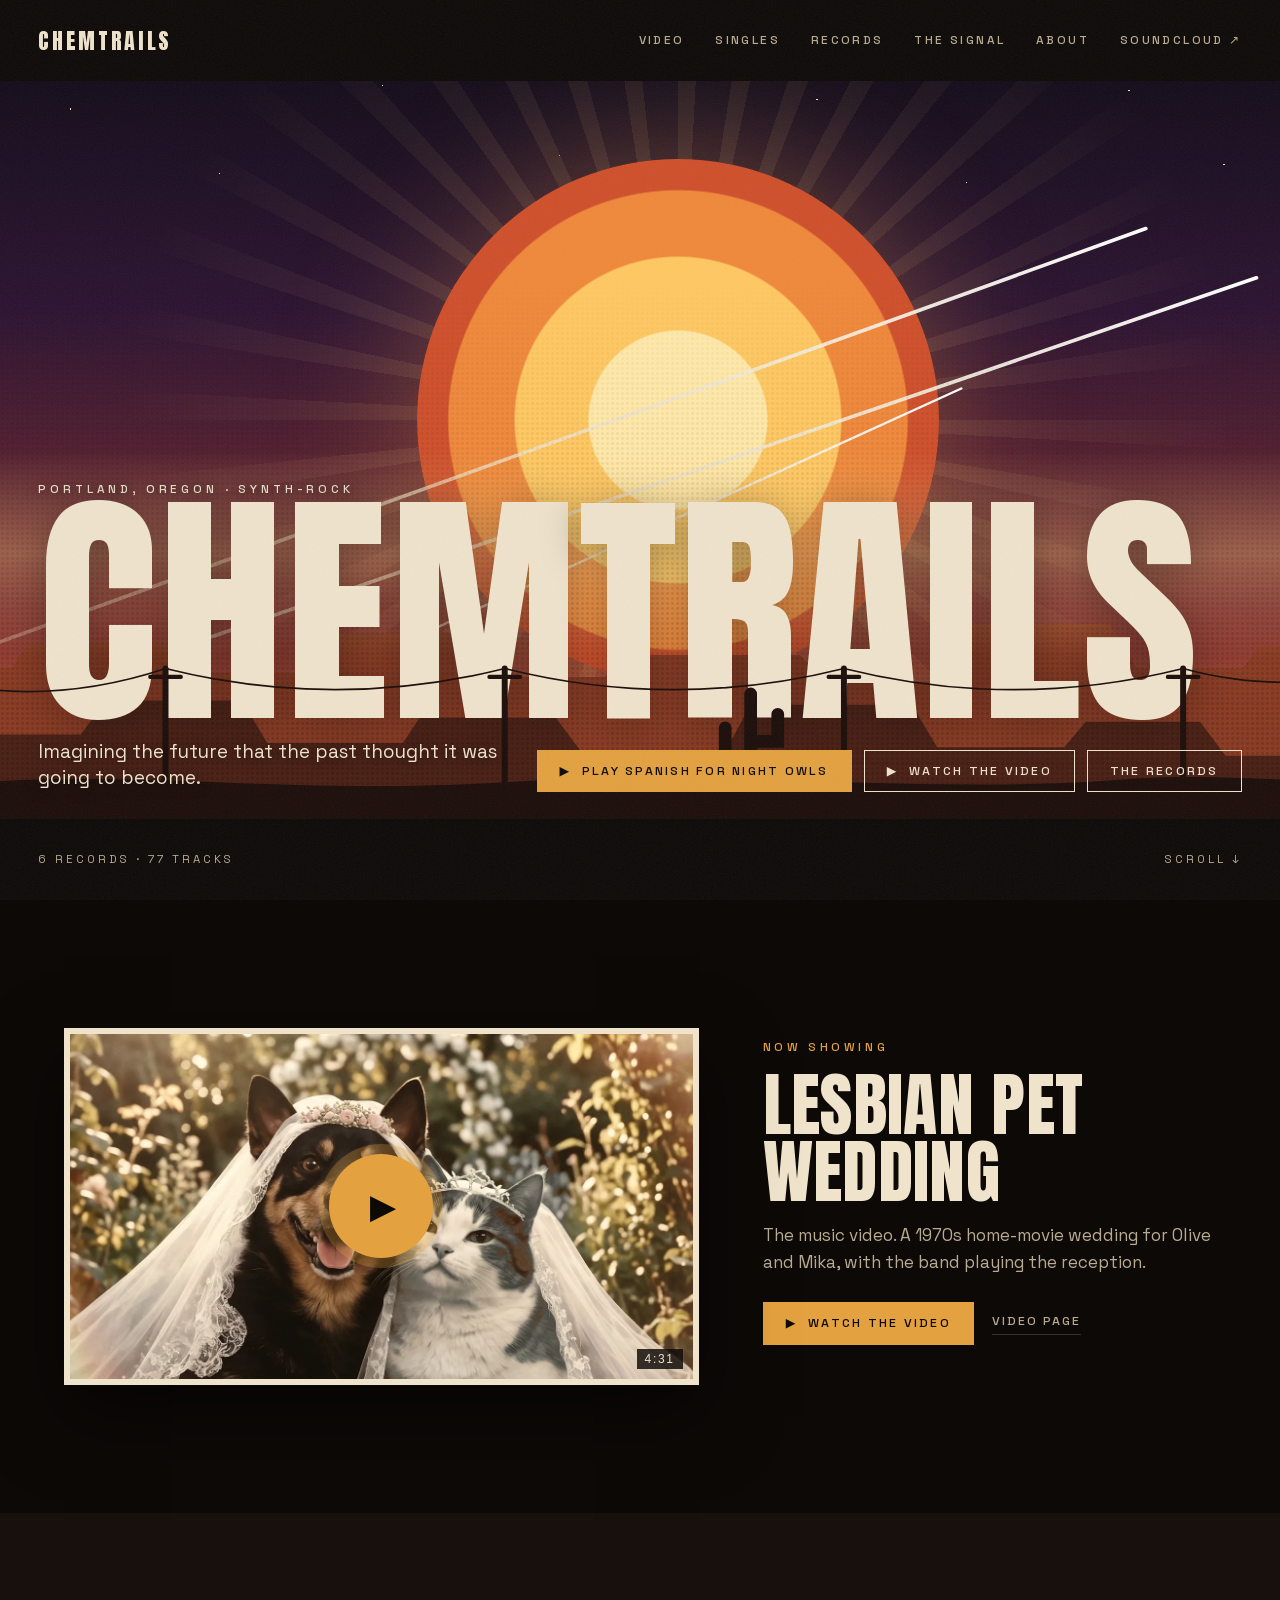
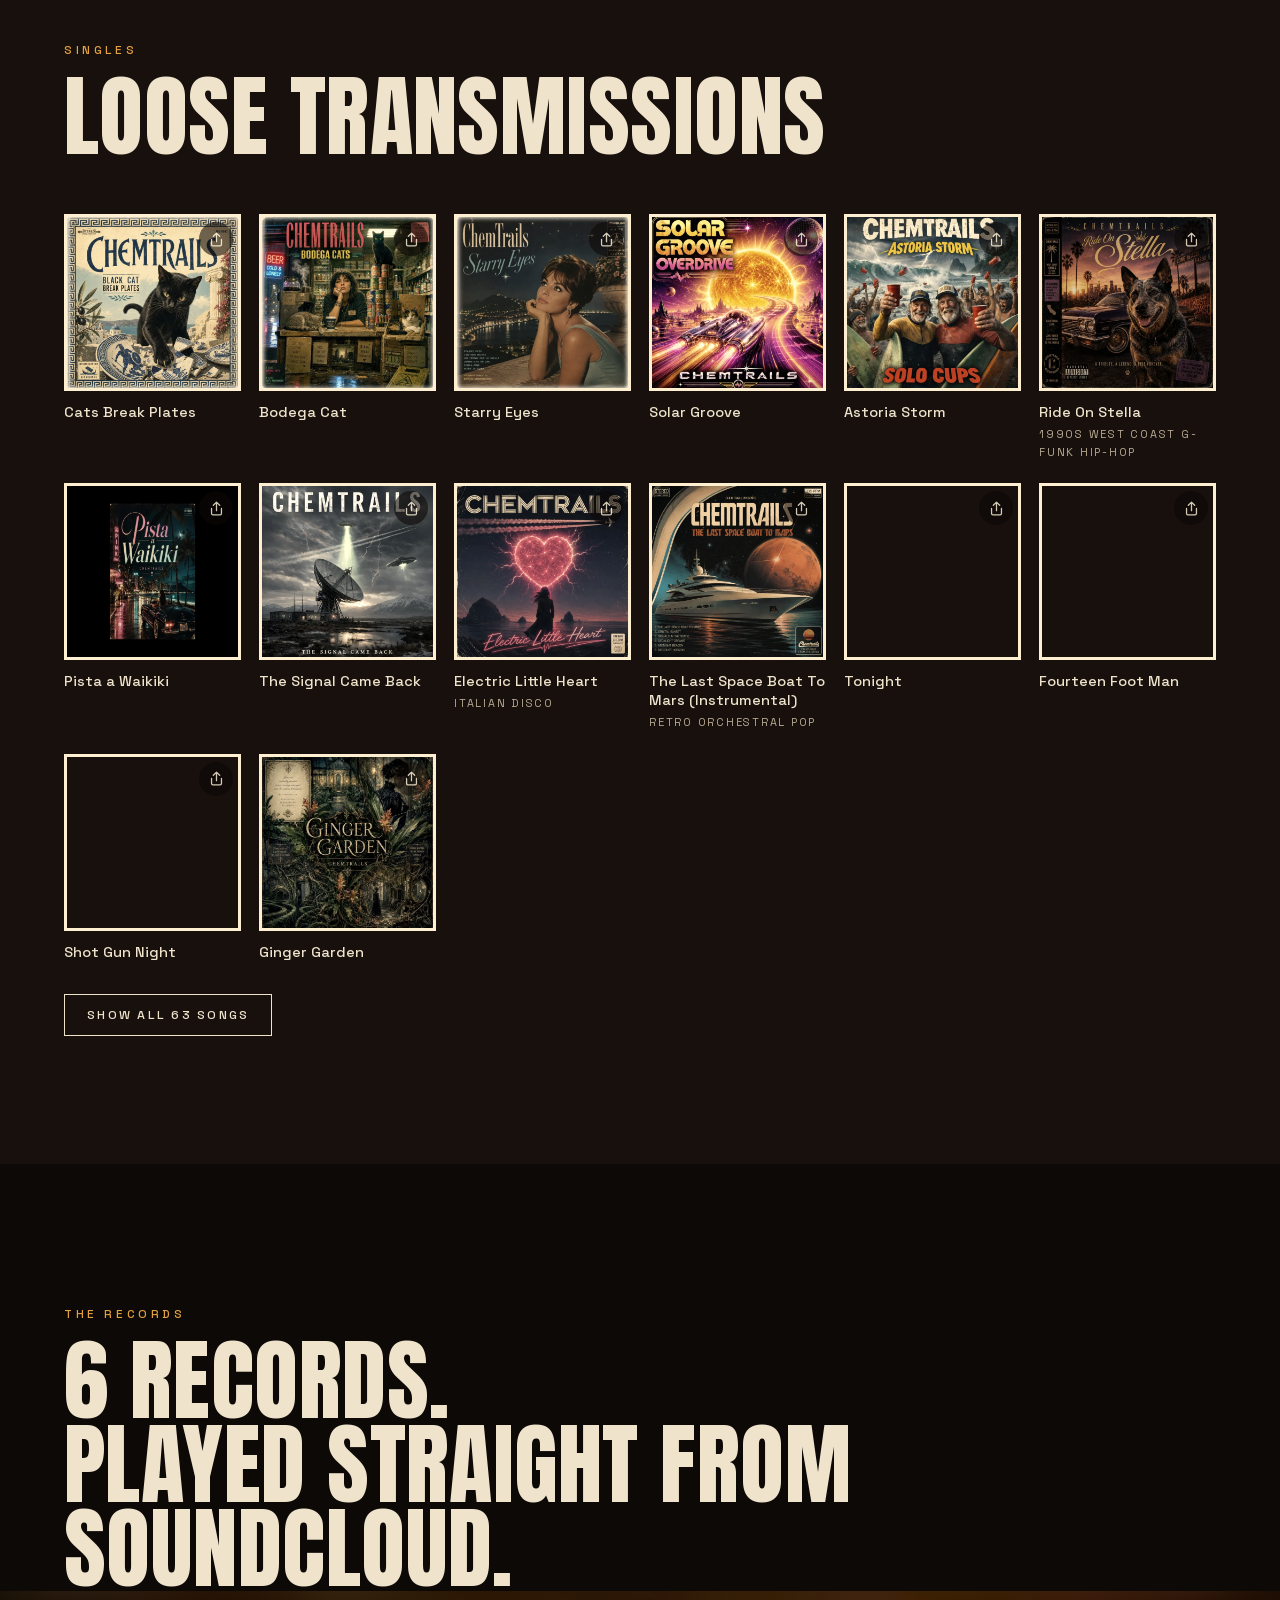
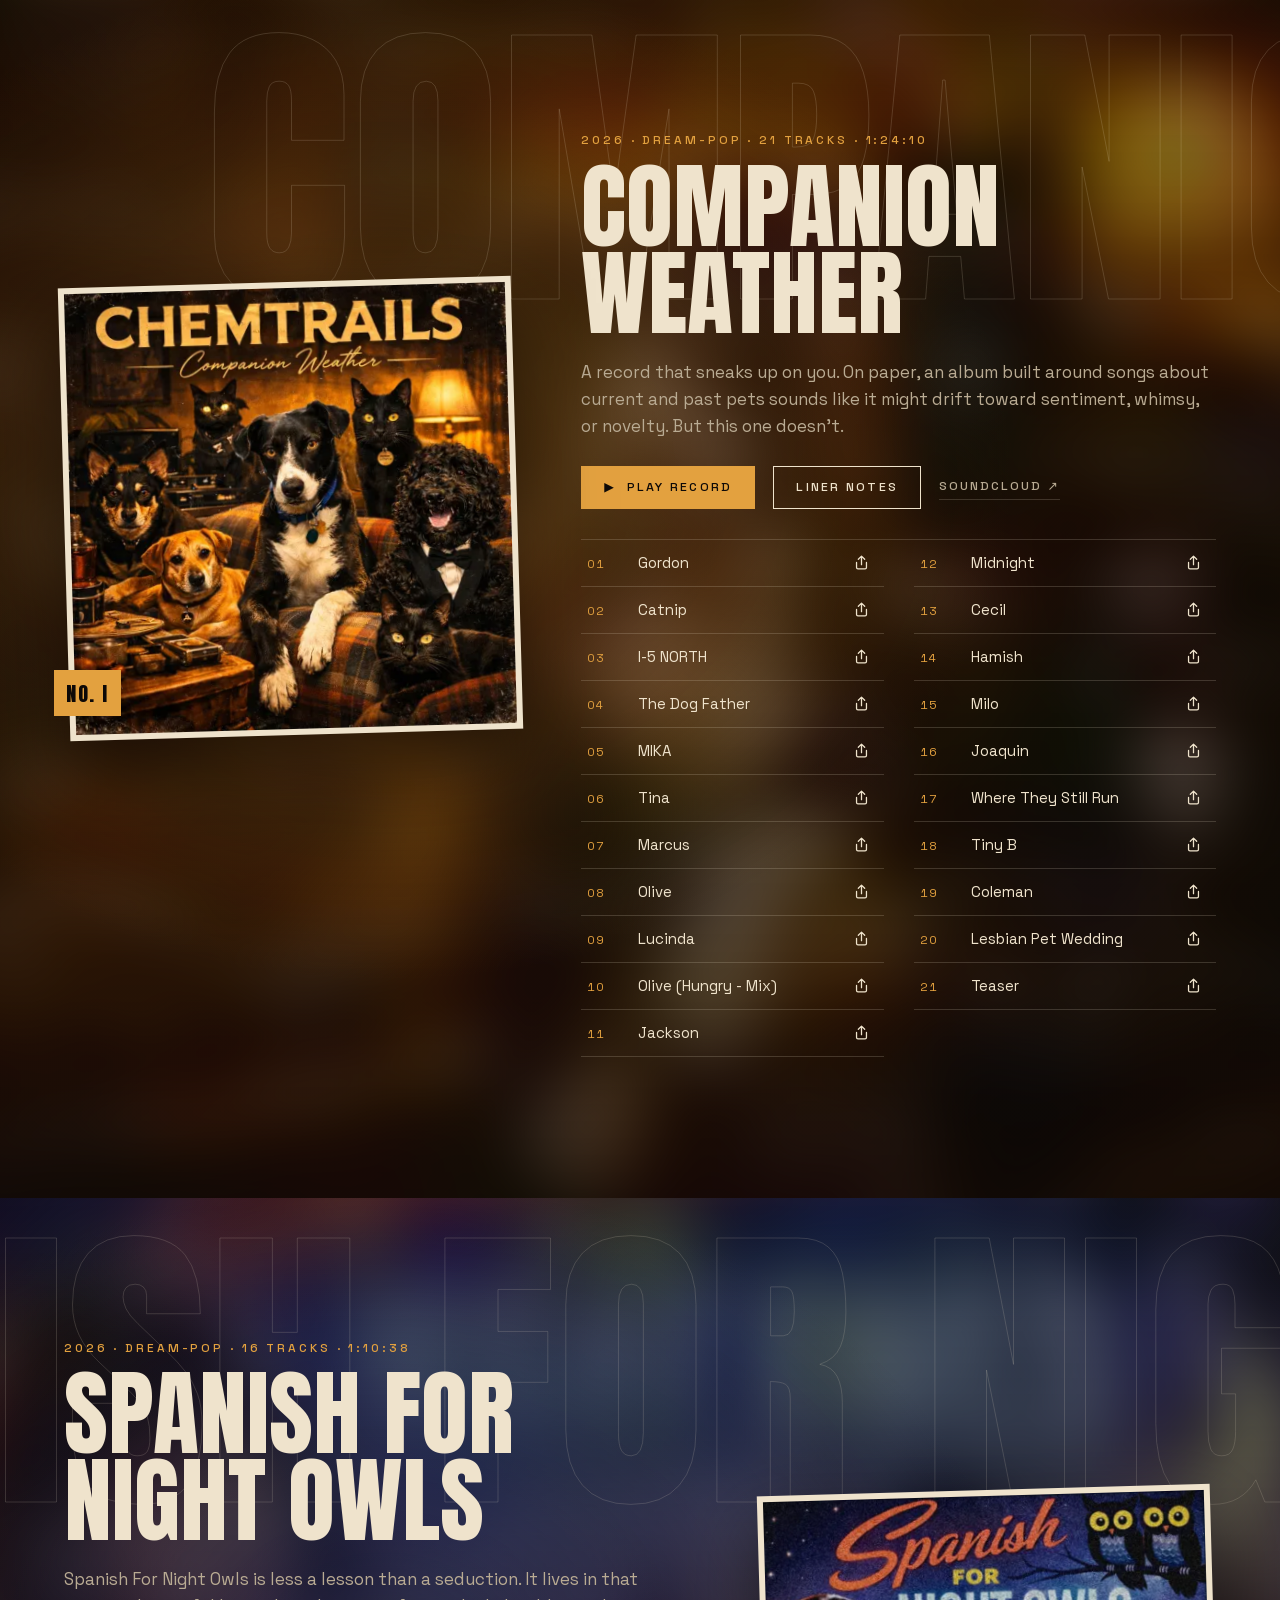
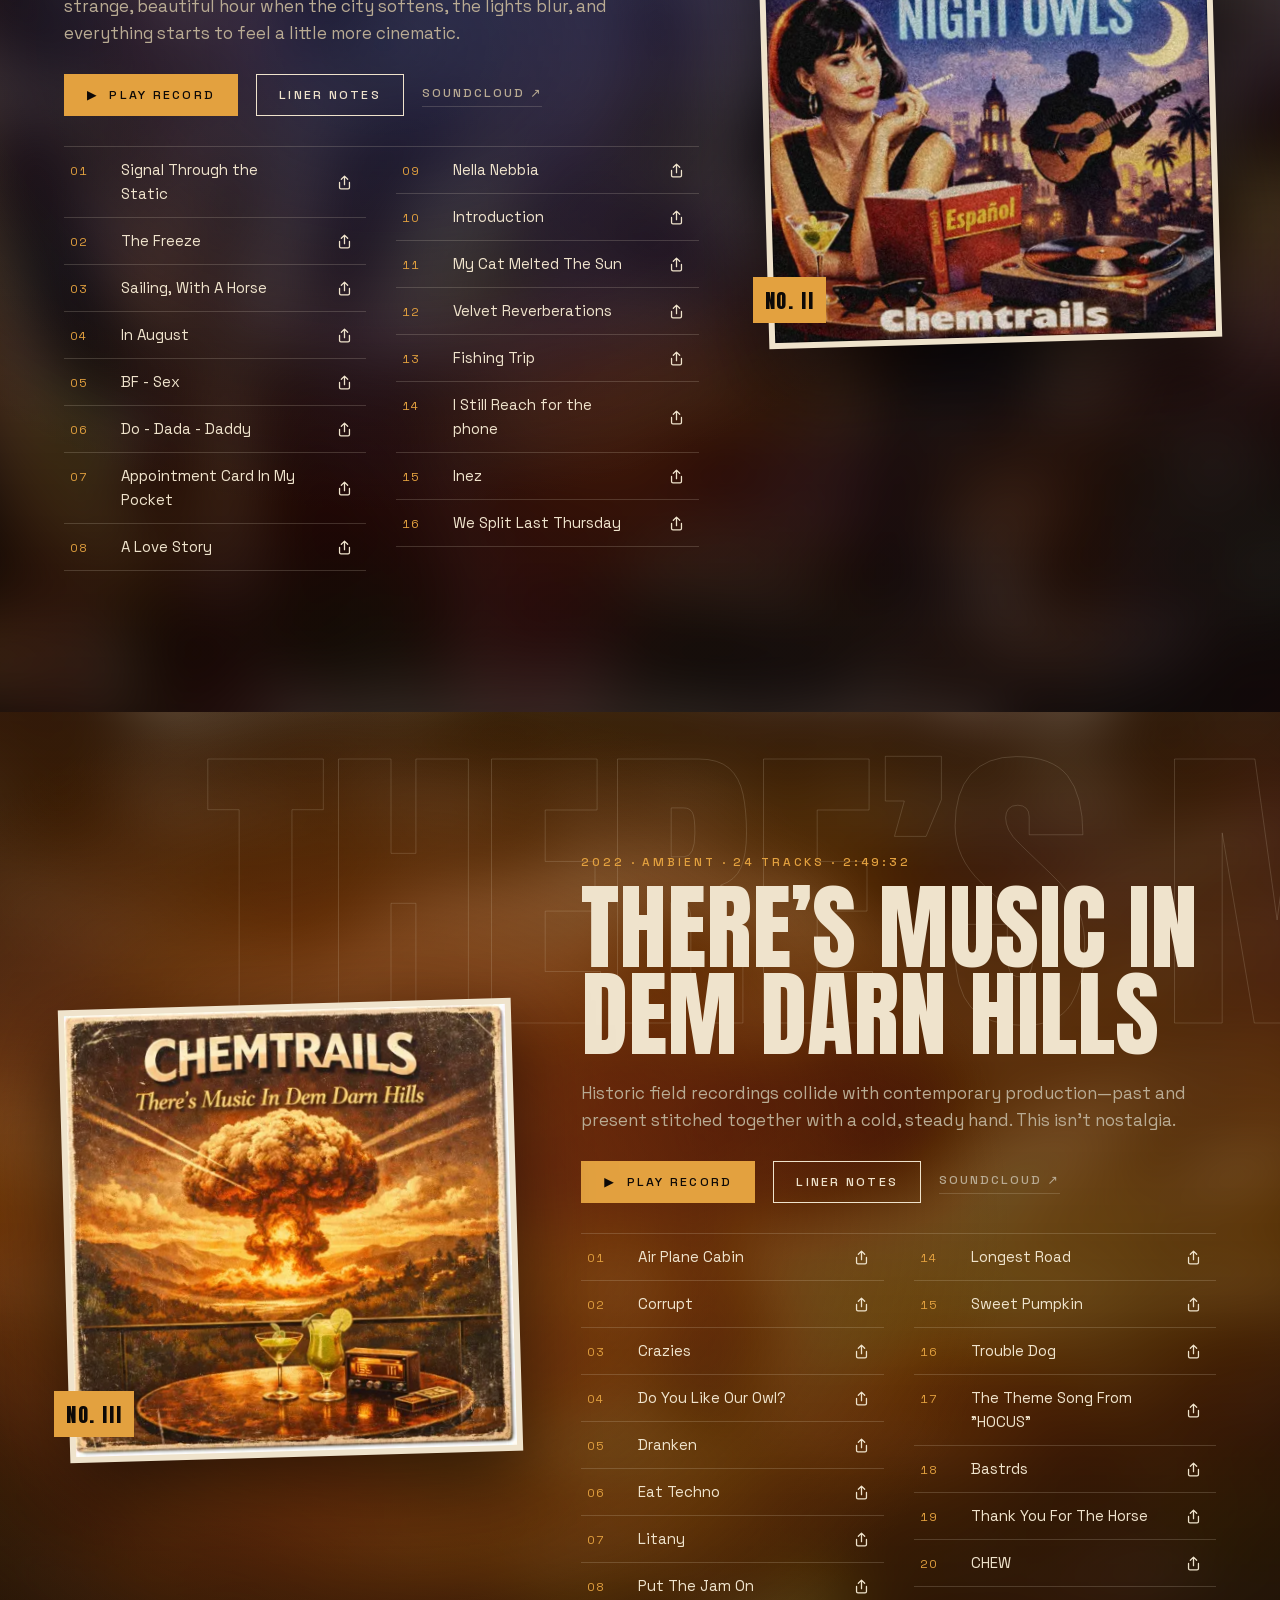
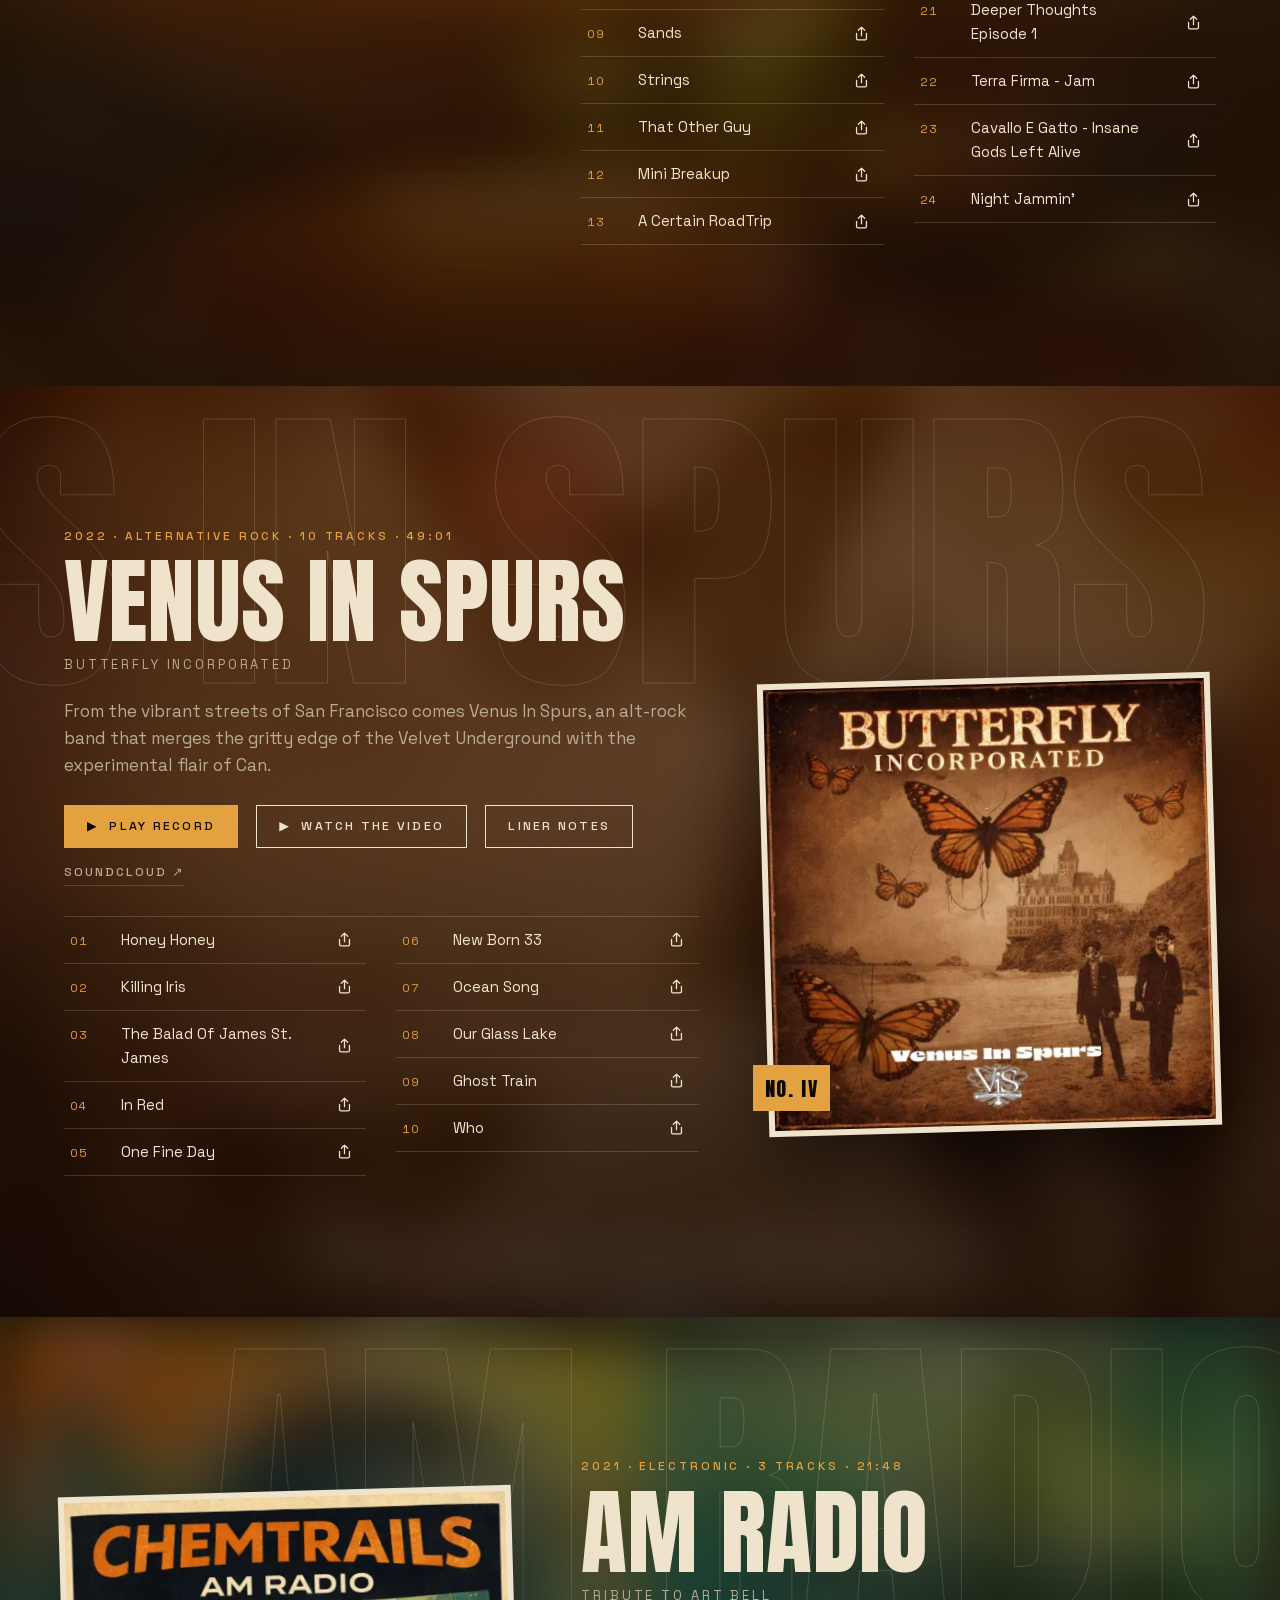
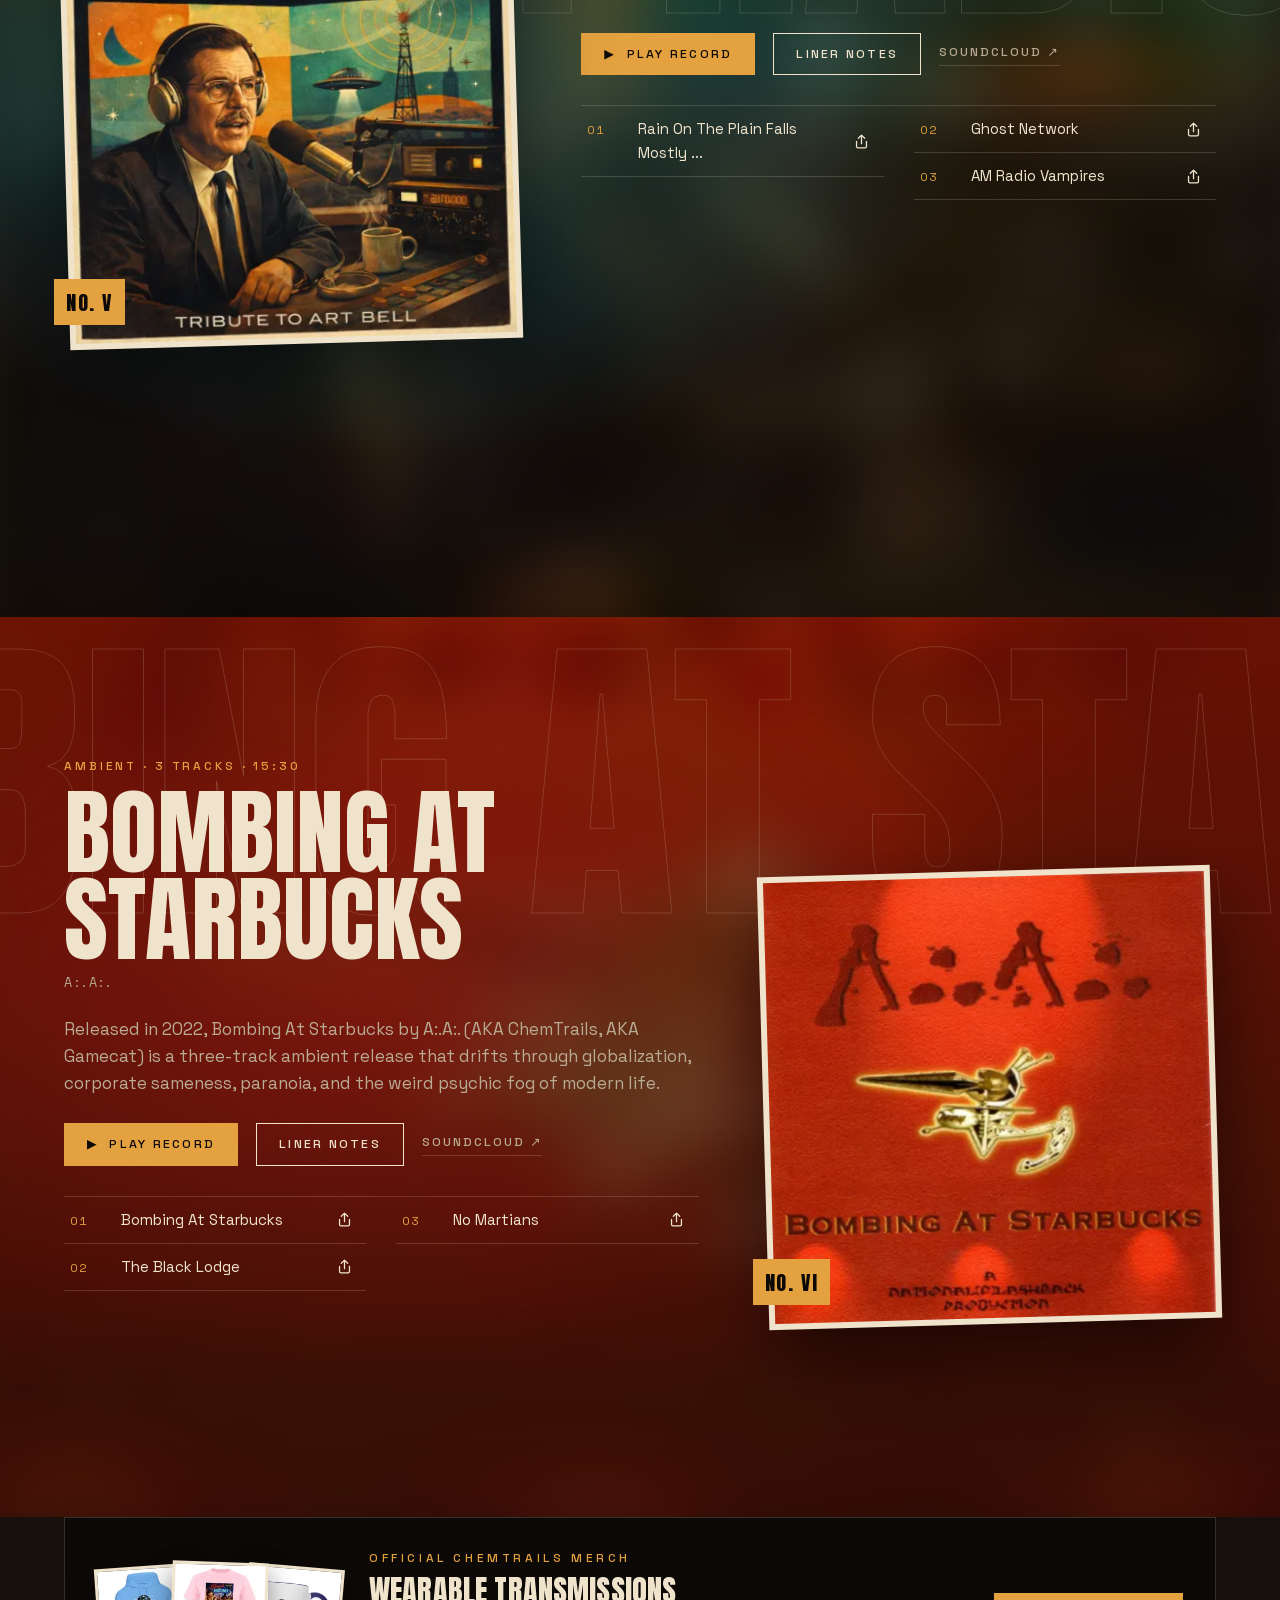
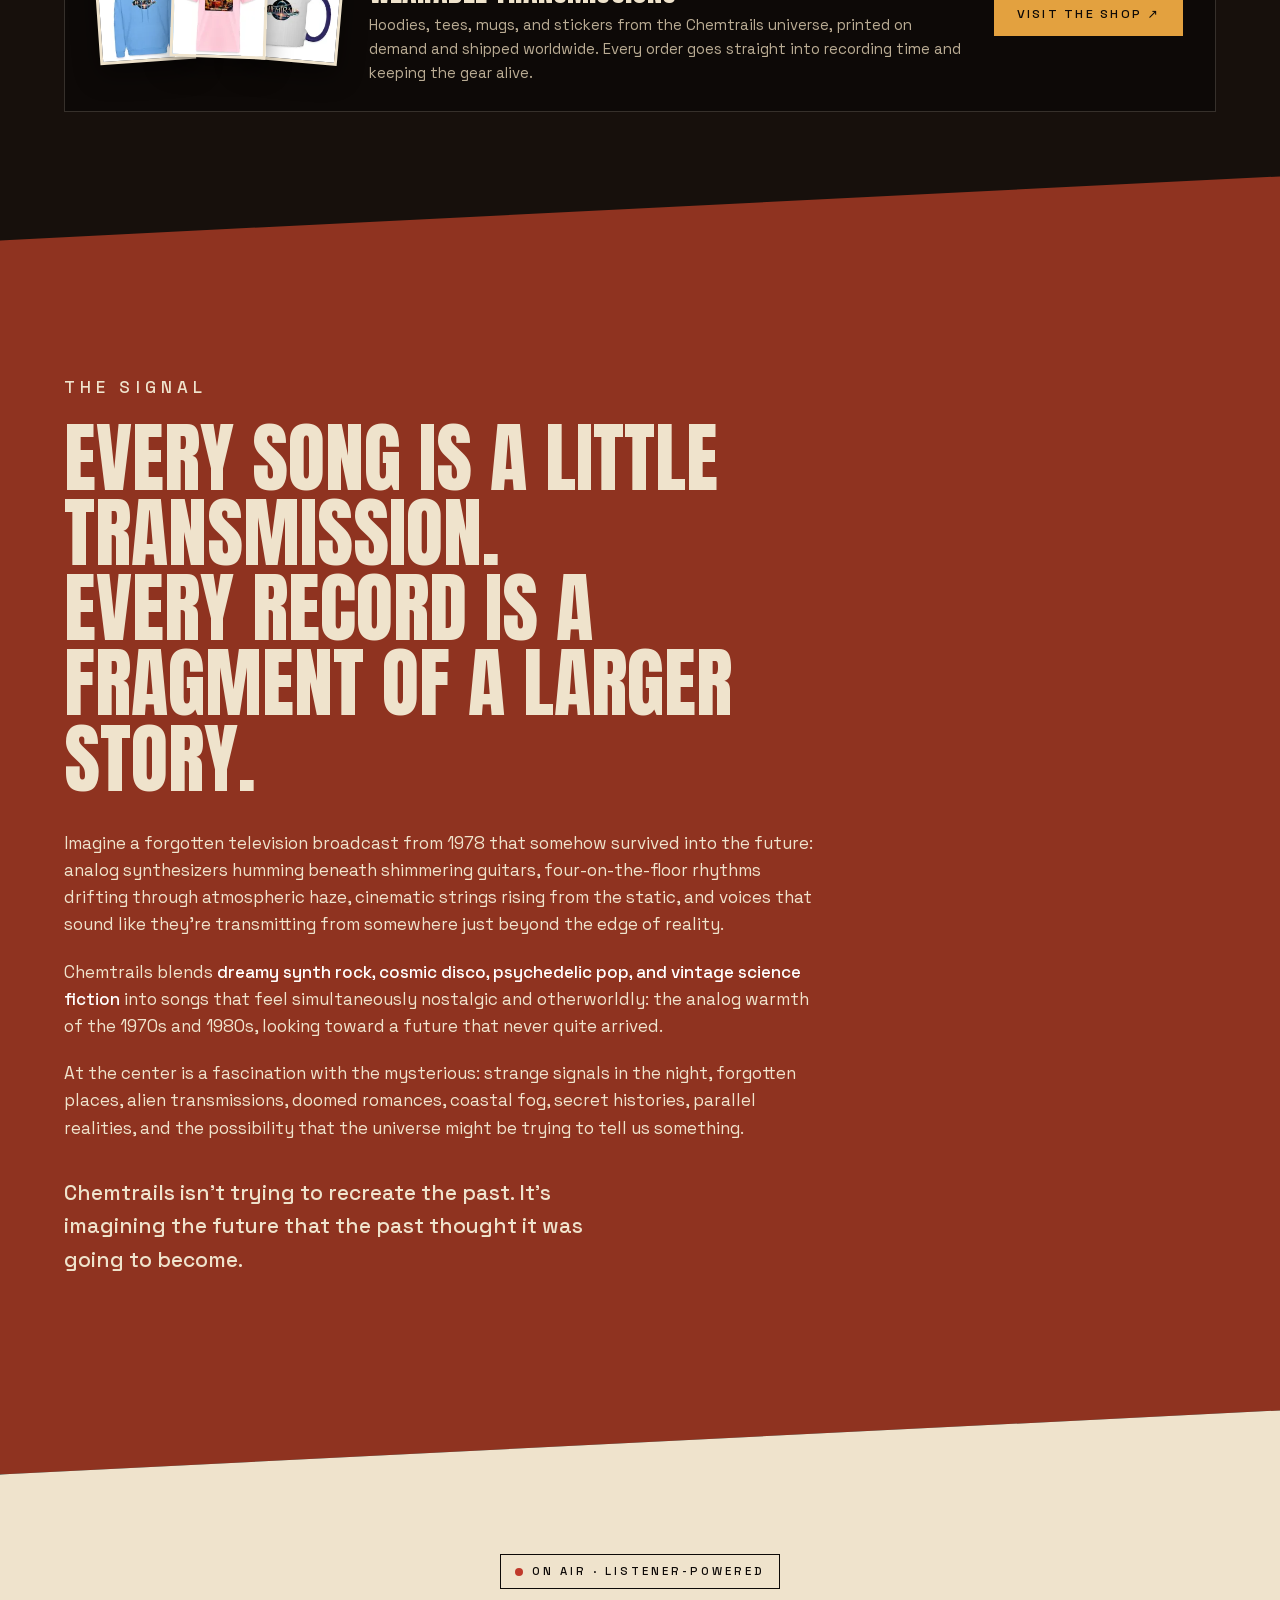
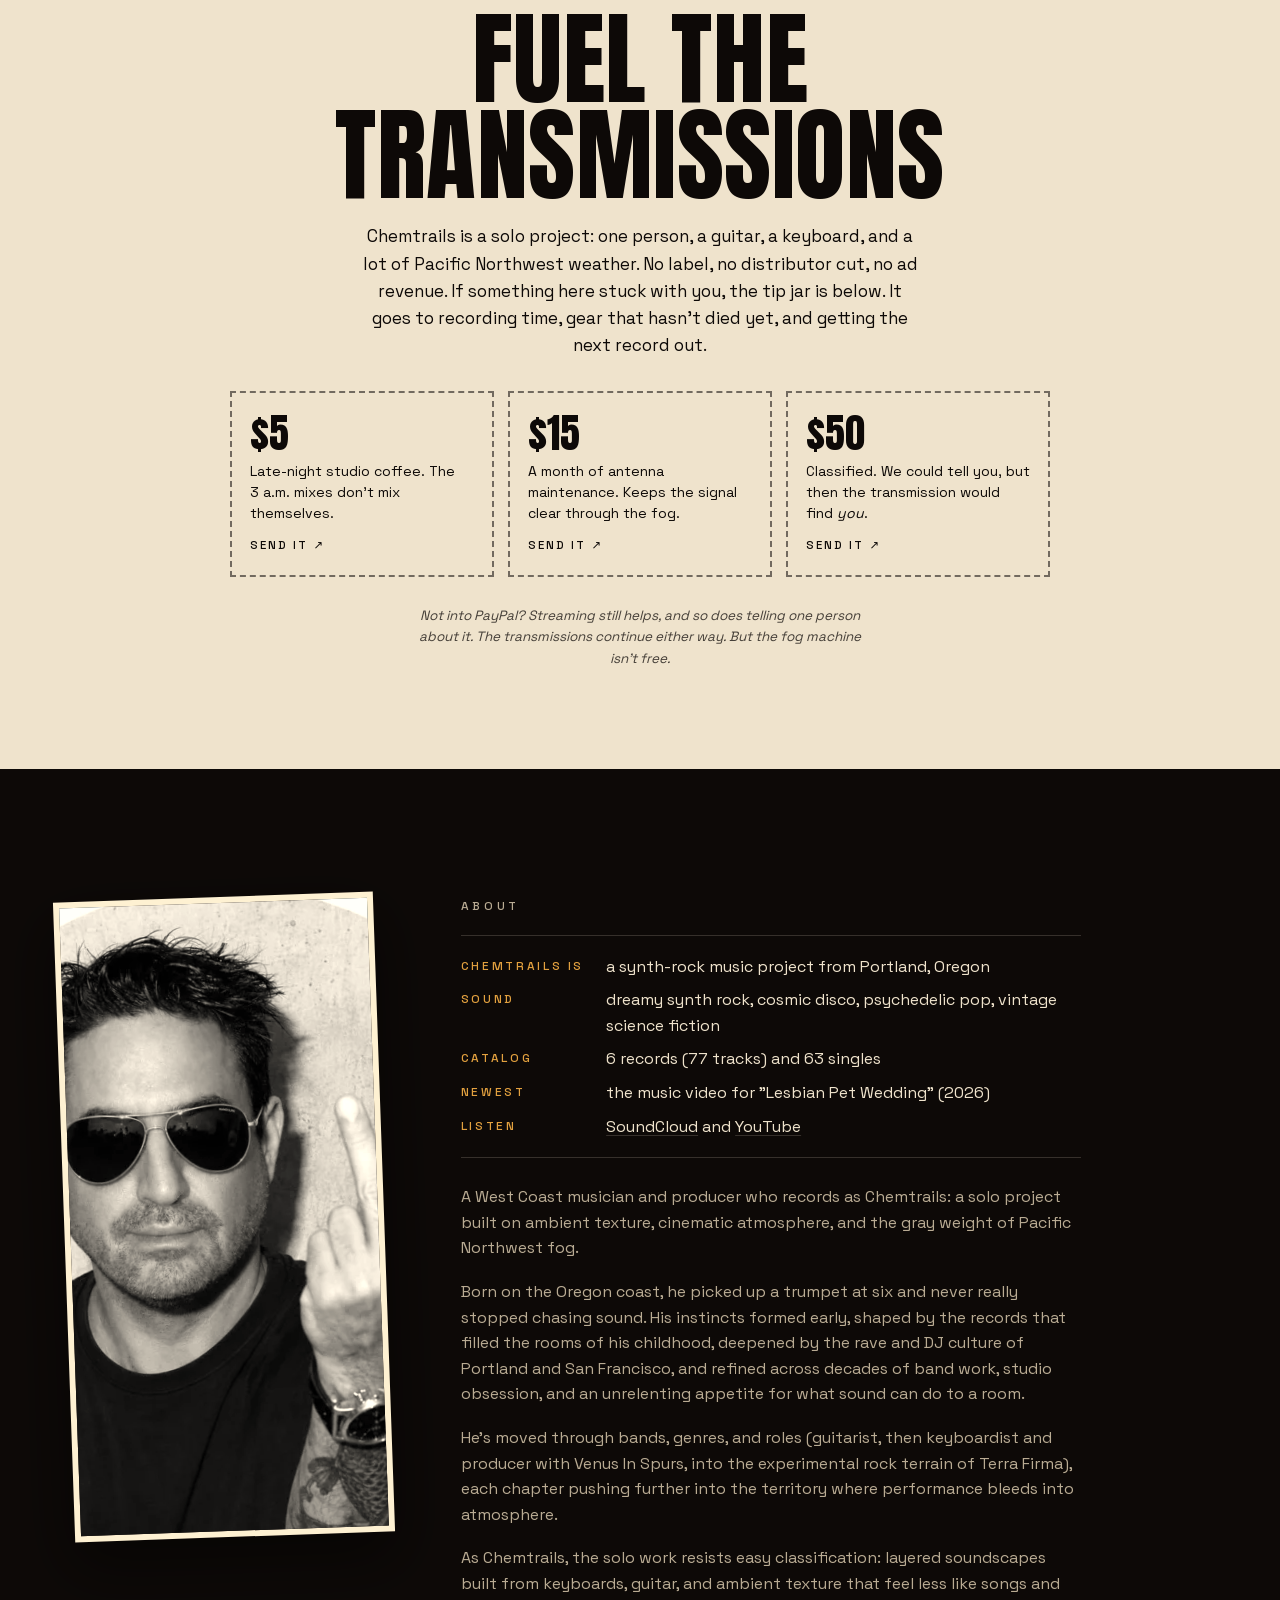
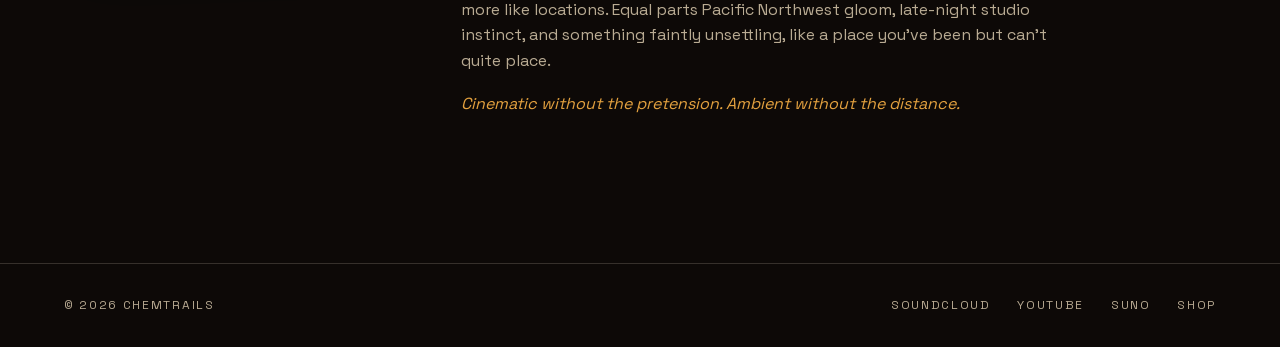
==== commit 7acb2670: "Shuffle the Loose Transmissions grid on every load; highlight follows data-i set order Co-Authored-B" ====
--- a/index.html
+++ b/index.html
@@ -352,6 +352,6 @@
   </div>
   <div id="sc-host" aria-hidden="true"></div>
   <div id="share-live" class="sr-only" role="status" aria-live="polite"></div>
-  <script src="/site.js?v=3260db69" defer></script>
+  <script src="/site.js?v=5c0054ae" defer></script>
 </body>
 </html>
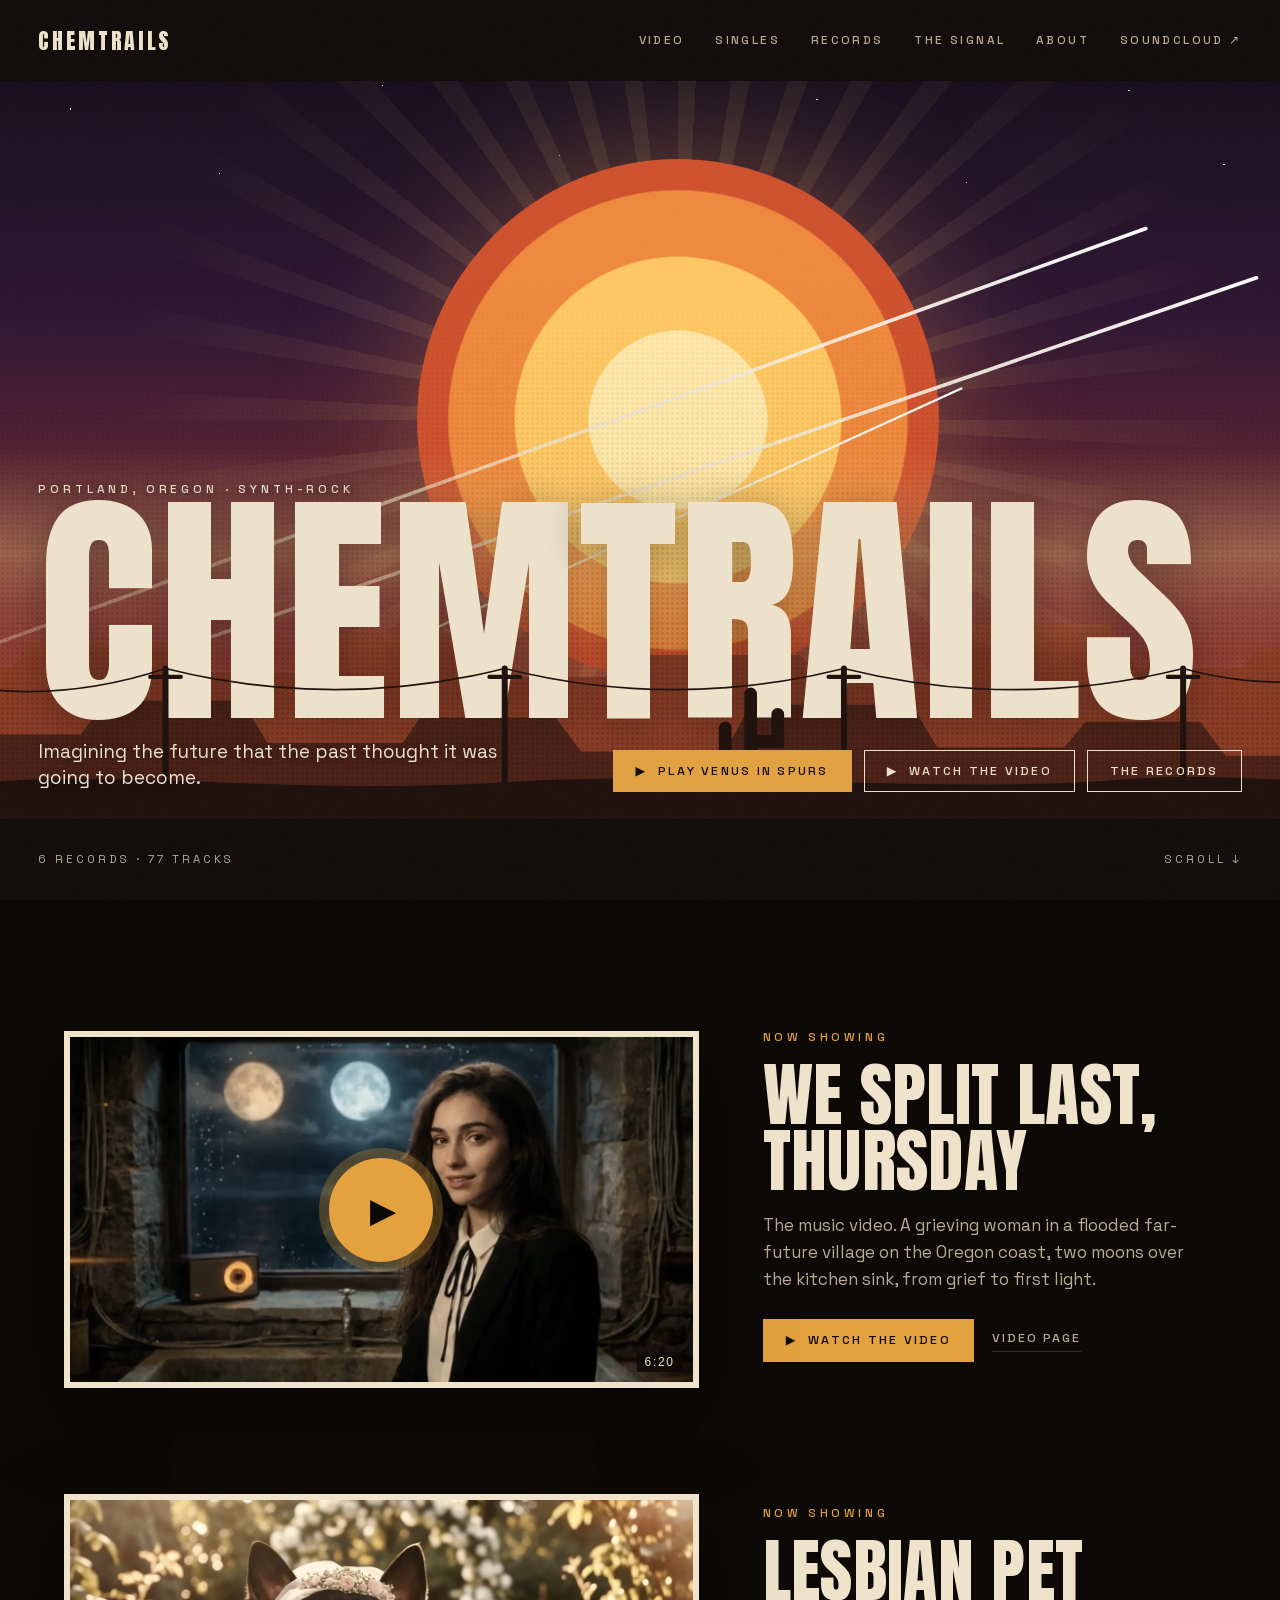
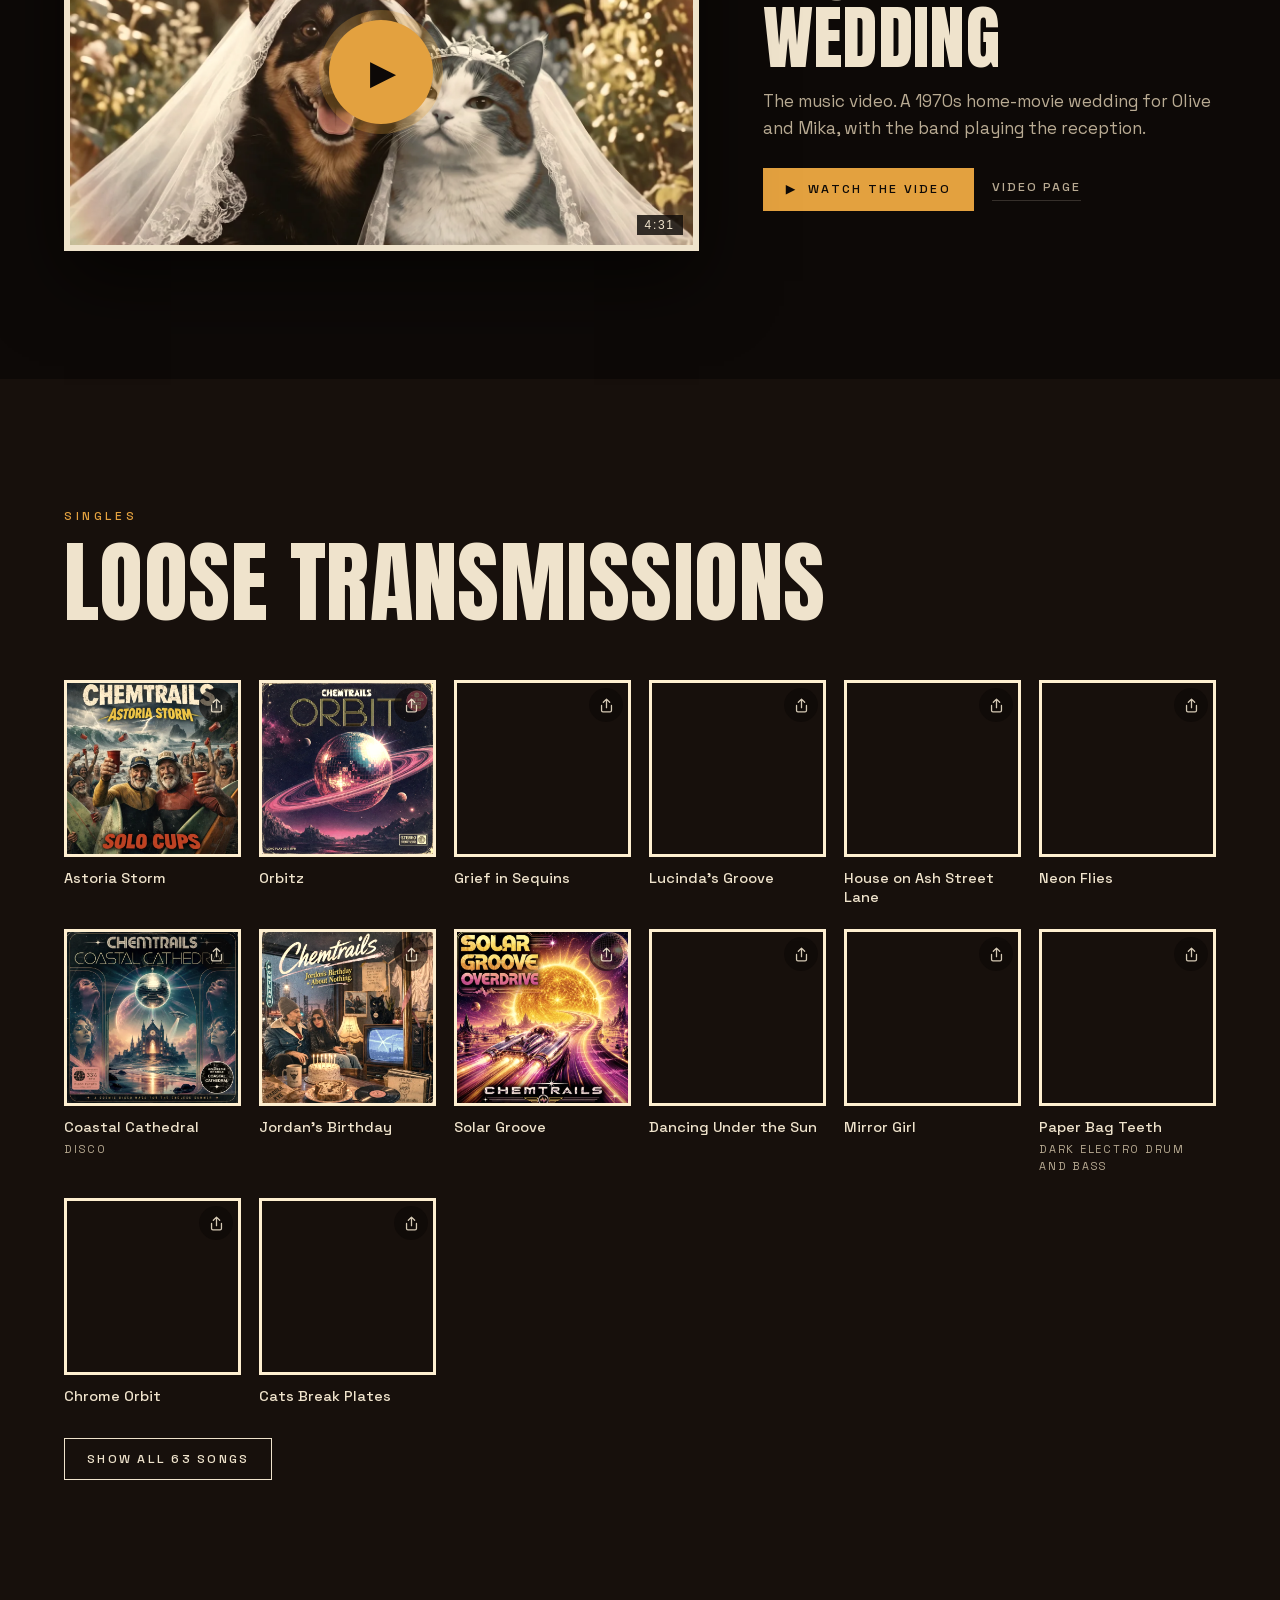
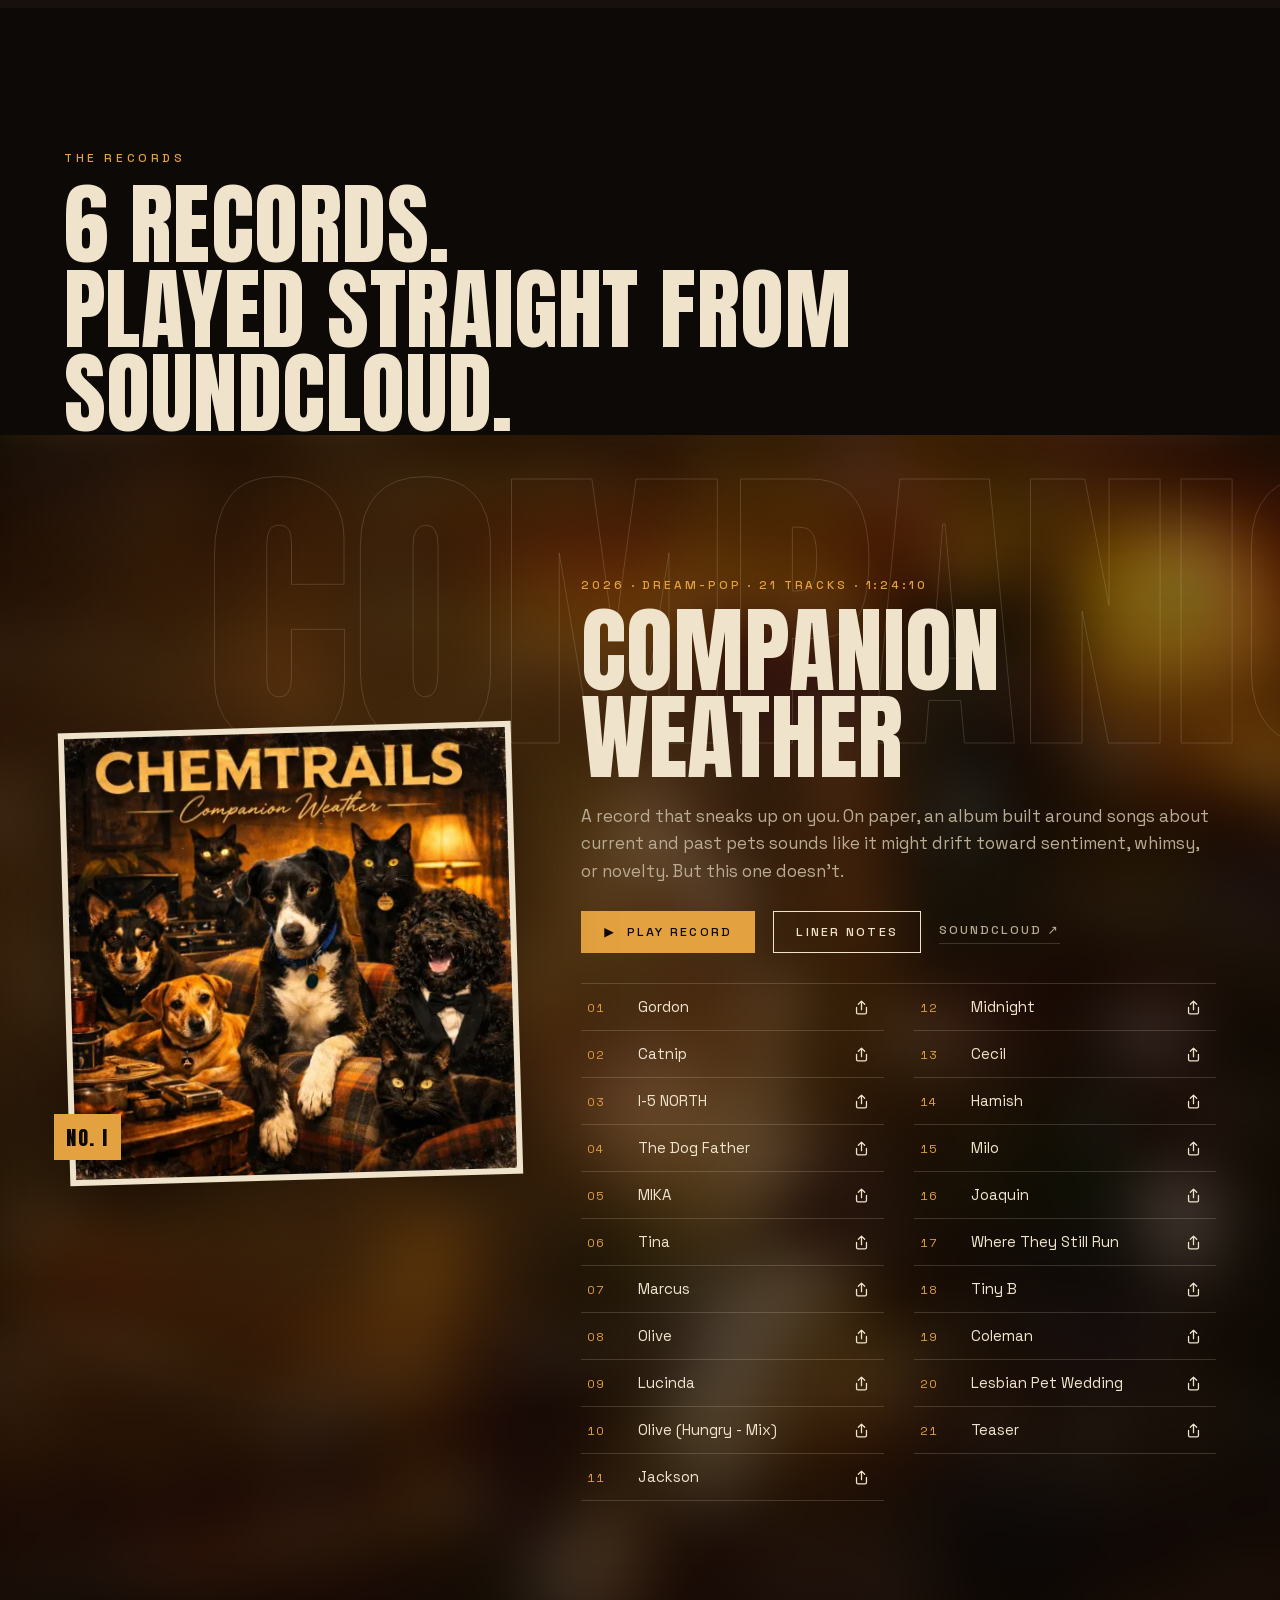
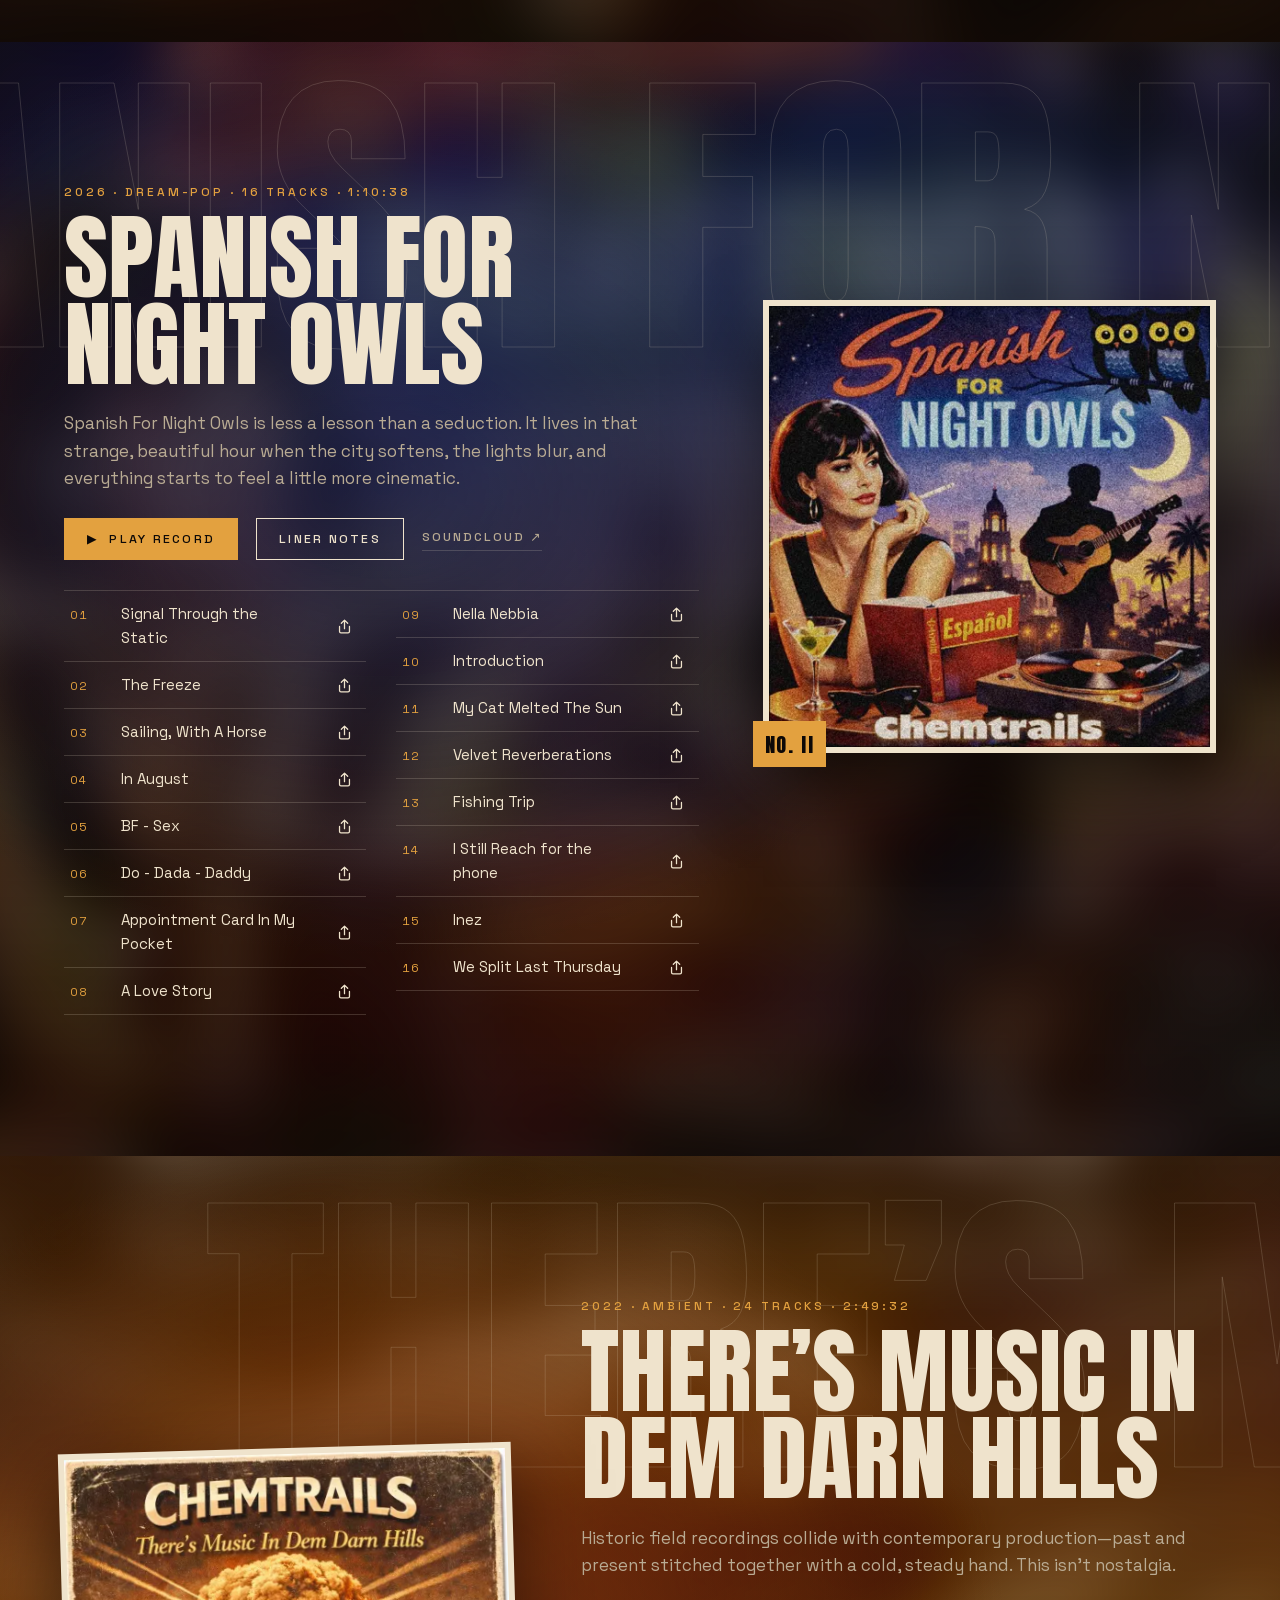
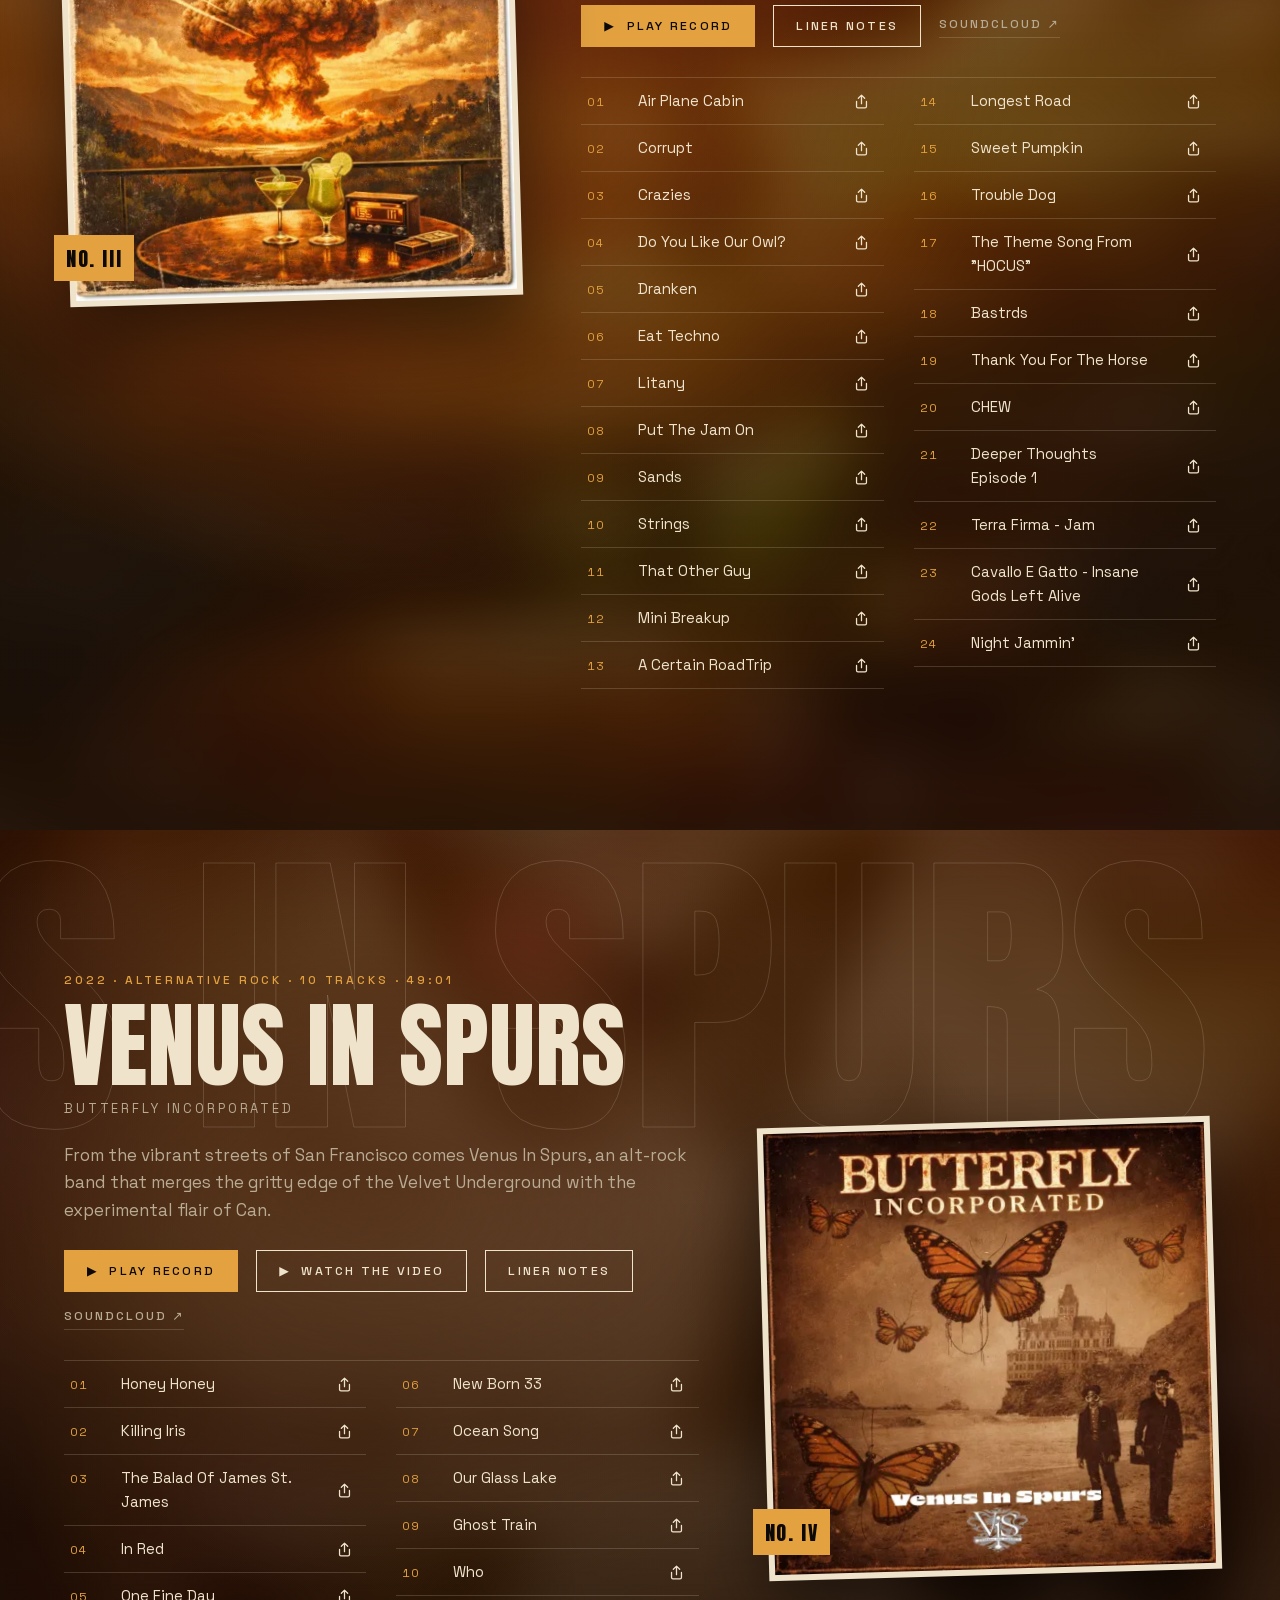
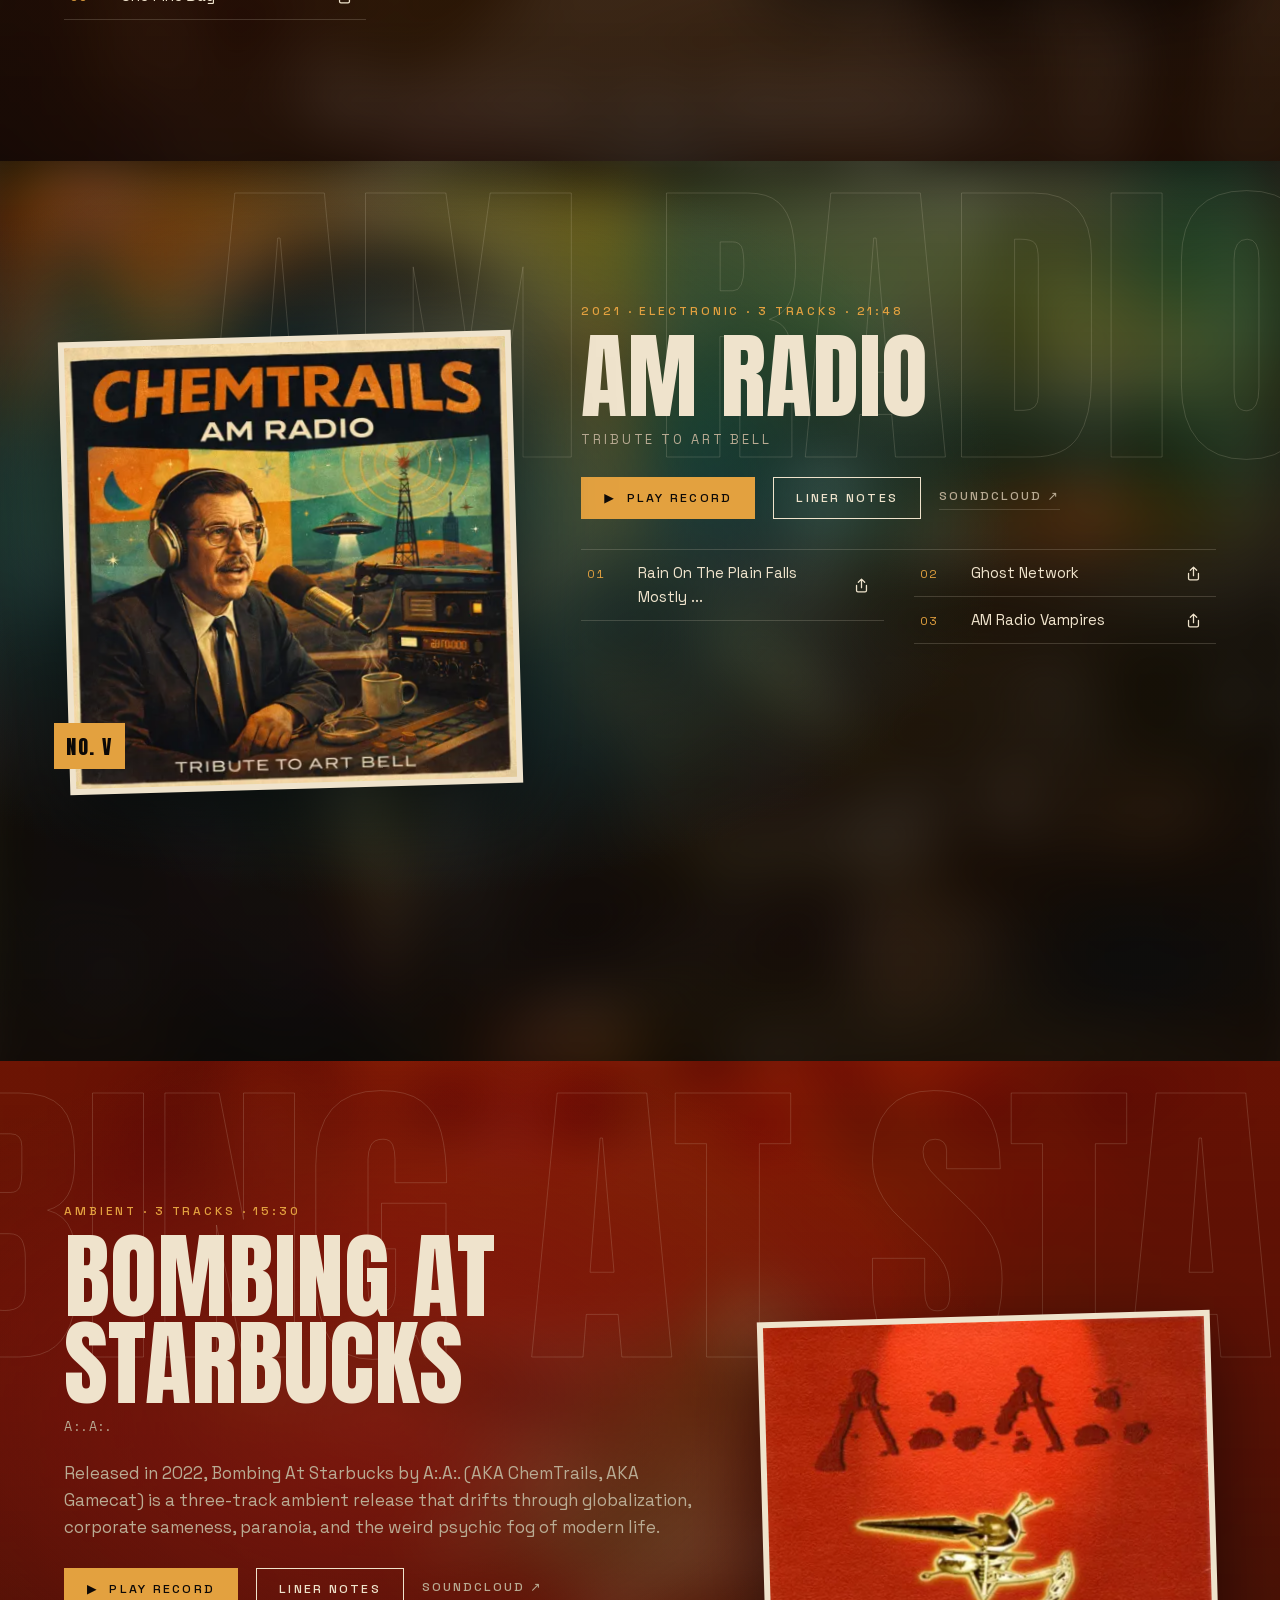
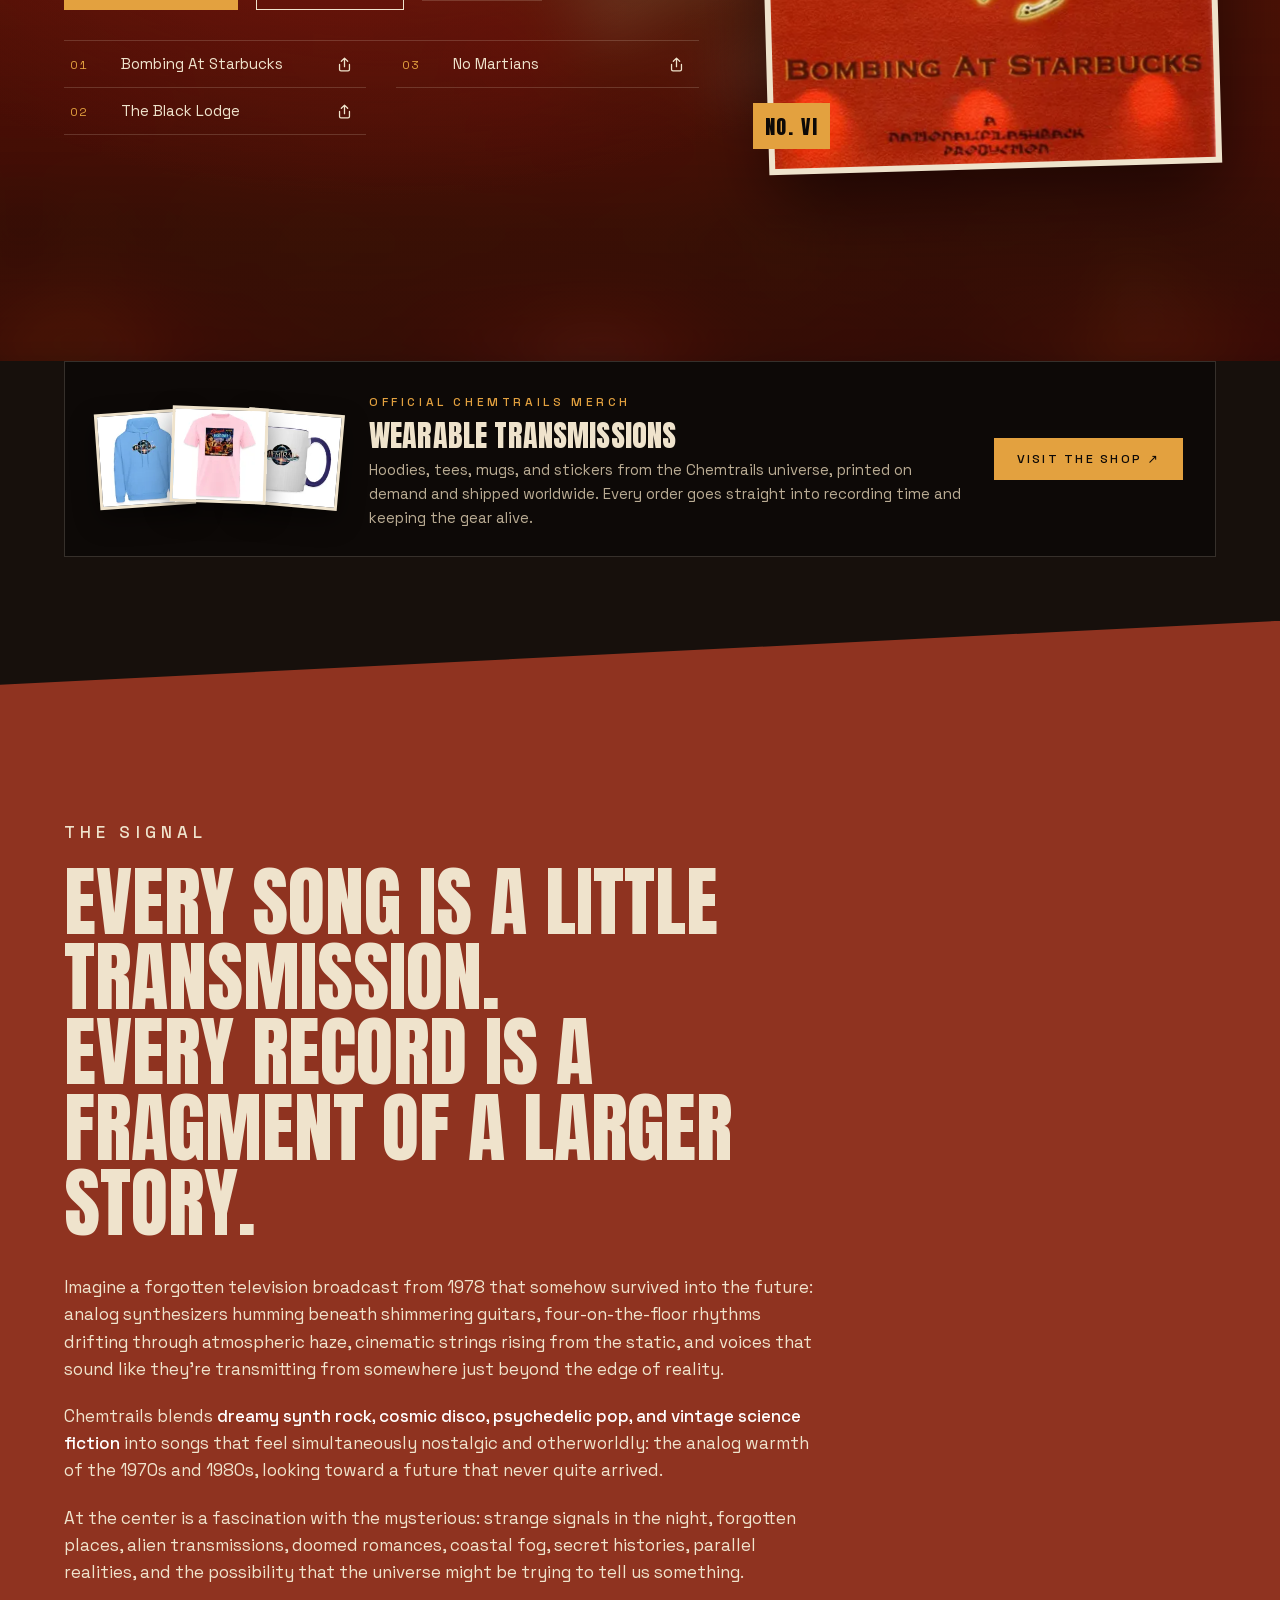
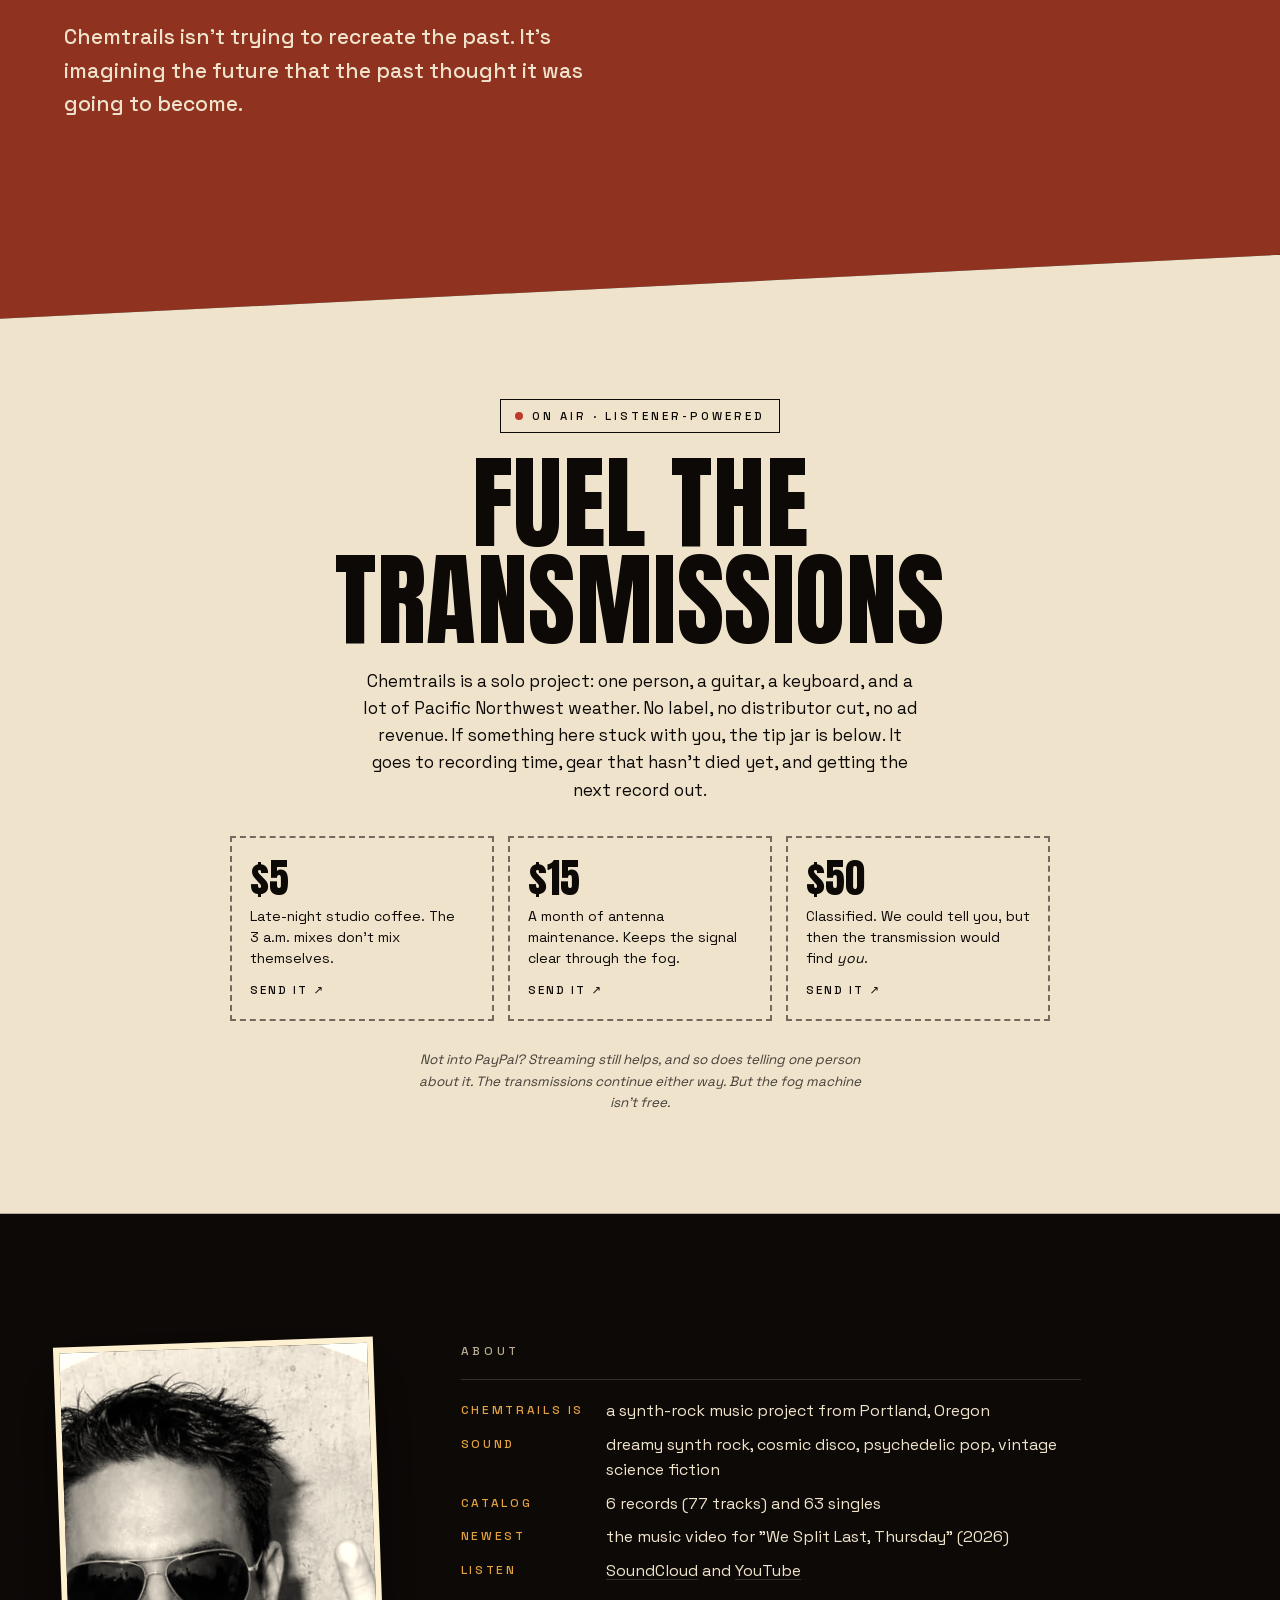
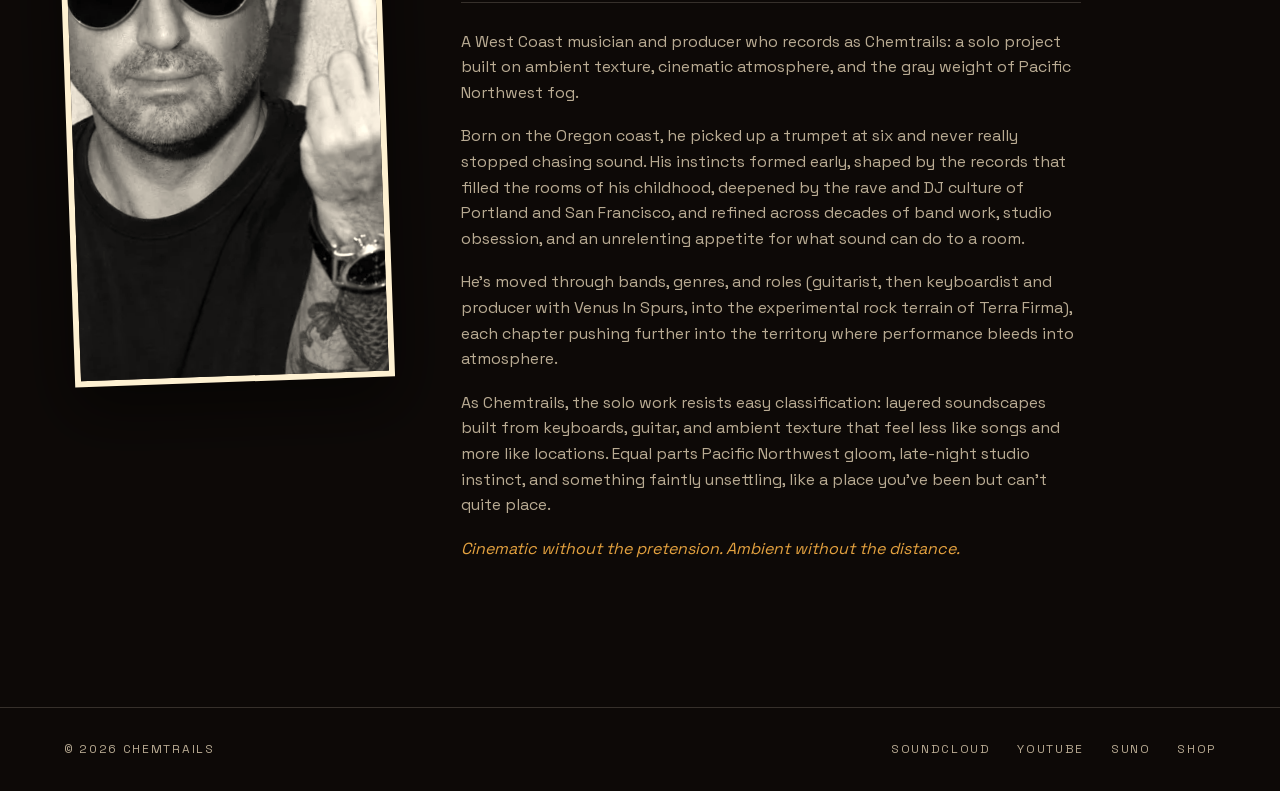
==== commit 57e56216: "We Split Last, Thursday music video: featured video, Now showing card above Lesbian Pet Wedding, vid" ====
--- a/index.html
+++ b/index.html
@@ -27,7 +27,7 @@
   <link rel="apple-touch-icon" href="/assets/apple-touch-icon.png">
   <link rel="preload" href="/assets/fonts/anton-latin.woff2" as="font" type="font/woff2" crossorigin>
   <link rel="preload" href="/assets/fonts/space-grotesk-latin.woff2" as="font" type="font/woff2" crossorigin>
-  <link rel="stylesheet" href="/style.css?v=eb461d65">
+  <link rel="stylesheet" href="/style.css?v=587e2054">
 </head>
 <body class="home">
   <div class="grain" aria-hidden="true"></div>
@@ -84,7 +84,22 @@
   <main>
     <section class="section nowshowing" id="video">
       <div class="ns-grid">
-        <button type="button" class="ns-poster" data-video-open="card" aria-label="Watch the music video for Lesbian Pet Wedding (4:31)">
+        <button type="button" class="ns-poster" data-video-open="card" data-video="we-split-last-thursday" aria-label="Watch the music video for We Split Last, Thursday (6:20)">
+          <img src="/assets/video/we-split-last-thursday.webp?v=412ebff8" alt="A young woman in a black blazer at a stone kitchen sink, two moons over the sea in the window behind her, a still from the music video" width="1280" height="720" loading="lazy" decoding="async">
+          <span class="ns-play" aria-hidden="true">▶</span><span class="ns-time" aria-hidden="true">6:20</span>
+        </button>
+        <div class="ns-copy">
+          <p class="kicker">Now showing</p>
+          <h2>We Split Last, Thursday</h2>
+          <p>The music video. A grieving woman in a flooded far-future village on the Oregon coast, two moons over the kitchen sink, from grief to first light.</p>
+          <div class="rec-actions">
+            <button type="button" class="btn btn-solid" data-video-open="card-button" data-video="we-split-last-thursday">▶&nbsp;&nbsp;Watch the video</button>
+            <a class="btn-link" href="/videos/we-split-last-thursday/">Video page</a>
+          </div>
+        </div>
+      </div>
+      <div class="ns-grid">
+        <button type="button" class="ns-poster" data-video-open="card" data-video="lesbian-pet-wedding" aria-label="Watch the music video for Lesbian Pet Wedding (4:31)">
           <img src="/assets/video/lesbian-pet-wedding.webp?v=3df78ea0" alt="Olive the dog and Mika the cat in wedding veils, a still from the music video" width="1280" height="720" loading="lazy" decoding="async">
           <span class="ns-play" aria-hidden="true">▶</span><span class="ns-time" aria-hidden="true">4:31</span>
         </button>
@@ -93,7 +108,7 @@
           <h2>Lesbian Pet Wedding</h2>
           <p>The music video. A 1970s home-movie wedding for Olive and Mika, with the band playing the reception.</p>
           <div class="rec-actions">
-            <button type="button" class="btn btn-solid" data-video-open="card-button">▶&nbsp;&nbsp;Watch the video</button>
+            <button type="button" class="btn btn-solid" data-video-open="card-button" data-video="lesbian-pet-wedding">▶&nbsp;&nbsp;Watch the video</button>
             <a class="btn-link" href="/videos/lesbian-pet-wedding/">Video page</a>
           </div>
         </div>
@@ -306,7 +321,7 @@
             <dt>Chemtrails is</dt><dd>a synth-rock music project from Portland, Oregon</dd>
             <dt>Sound</dt><dd>dreamy synth rock, cosmic disco, psychedelic pop, vintage science fiction</dd>
             <dt>Catalog</dt><dd>6 records (77 tracks) and 63 singles</dd>
-            <dt>Newest</dt><dd>the music video for "Lesbian Pet Wedding" (2026)</dd>
+            <dt>Newest</dt><dd>the music video for "We Split Last, Thursday" (2026)</dd>
             <dt>Listen</dt><dd><a href="https://soundcloud.com/chemtrails" target="_blank" rel="noopener">SoundCloud</a> and <a href="https://www.youtube.com/channel/UCBp1ER64T6_AvGpECk63Z6g" target="_blank" rel="noopener" data-ev="youtube_click">YouTube</a></dd>
           </dl>
           <p>A West Coast musician and producer who records as Chemtrails: a solo project built on ambient texture, cinematic atmosphere, and the gray weight of Pacific Northwest fog.</p>
@@ -327,11 +342,11 @@
       <a href="https://chemtrails-music.myspreadshop.com/?utm_source=chemtrails-music.com&utm_medium=footer&utm_campaign=merch" target="_blank" rel="noopener">Shop</a>
     </div>
   </footer>
-  <dialog class="vmodal" id="video-modal" data-videos="{&quot;lesbian-pet-wedding&quot;:{&quot;yt&quot;:&quot;5M-bsChciaY&quot;,&quot;title&quot;:&quot;Lesbian Pet Wedding (Official Music Video)&quot;,&quot;page&quot;:&quot;/videos/lesbian-pet-wedding/&quot;},&quot;our-glass-lake&quot;:{&quot;yt&quot;:&quot;Sdu90JjIPB0&quot;,&quot;title&quot;:&quot;Our Glass Lake - Venus In Spurs (Official Music Video)&quot;,&quot;page&quot;:&quot;/videos/our-glass-lake/&quot;}}" data-default="lesbian-pet-wedding" aria-label="Lesbian Pet Wedding (Official Music Video)">
+  <dialog class="vmodal" id="video-modal" data-videos="{&quot;we-split-last-thursday&quot;:{&quot;yt&quot;:&quot;qYGg00EIdLw&quot;,&quot;title&quot;:&quot;We Split Last, Thursday (Official Music Video)&quot;,&quot;page&quot;:&quot;/videos/we-split-last-thursday/&quot;},&quot;lesbian-pet-wedding&quot;:{&quot;yt&quot;:&quot;5M-bsChciaY&quot;,&quot;title&quot;:&quot;Lesbian Pet Wedding (Official Music Video)&quot;,&quot;page&quot;:&quot;/videos/lesbian-pet-wedding/&quot;},&quot;our-glass-lake&quot;:{&quot;yt&quot;:&quot;Sdu90JjIPB0&quot;,&quot;title&quot;:&quot;Our Glass Lake - Venus In Spurs (Official Music Video)&quot;,&quot;page&quot;:&quot;/videos/our-glass-lake/&quot;}}" data-default="we-split-last-thursday" aria-label="We Split Last, Thursday (Official Music Video)">
     <div class="vm-in">
-      <div class="vm-bar"><span class="vm-title">Lesbian Pet Wedding (Official Music Video)</span><button type="button" class="vm-close" data-video-close aria-label="Close video">✕</button></div>
+      <div class="vm-bar"><span class="vm-title">We Split Last, Thursday (Official Music Video)</span><button type="button" class="vm-close" data-video-close aria-label="Close video">✕</button></div>
       <div class="vm-frame" id="vm-frame"></div>
-      <p class="vm-foot"><a href="/videos/lesbian-pet-wedding/" data-vm-page>Video page</a><a href="https://youtu.be/5M-bsChciaY" target="_blank" rel="noopener" data-ev="youtube_click" data-vm-yt>Watch on YouTube ↗</a></p>
+      <p class="vm-foot"><a href="/videos/we-split-last-thursday/" data-vm-page>Video page</a><a href="https://youtu.be/qYGg00EIdLw" target="_blank" rel="noopener" data-ev="youtube_click" data-vm-yt>Watch on YouTube ↗</a></p>
     </div>
   </dialog>
   <div class="player" id="player" hidden>
--- a/style.css
+++ b/style.css
@@ -350,6 +350,7 @@
 /* now showing: the music video card, its page and the modal */
 .nowshowing { background: var(--ink); }
 .ns-grid { display: grid; grid-template-columns: minmax(280px, 7fr) 5fr; gap: clamp(28px, 5vw, 72px); align-items: center; max-width: 1320px; margin: 0 auto; }
+.ns-grid + .ns-grid { margin-top: clamp(56px, 8vw, 112px); }
 .ns-poster {
   position: relative; display: block; width: 100%; aspect-ratio: 16 / 9; padding: 0; overflow: hidden;
   background: var(--ink-2); border: 6px solid var(--bone); box-shadow: 0 30px 70px rgba(0, 0, 0, 0.55); cursor: pointer;
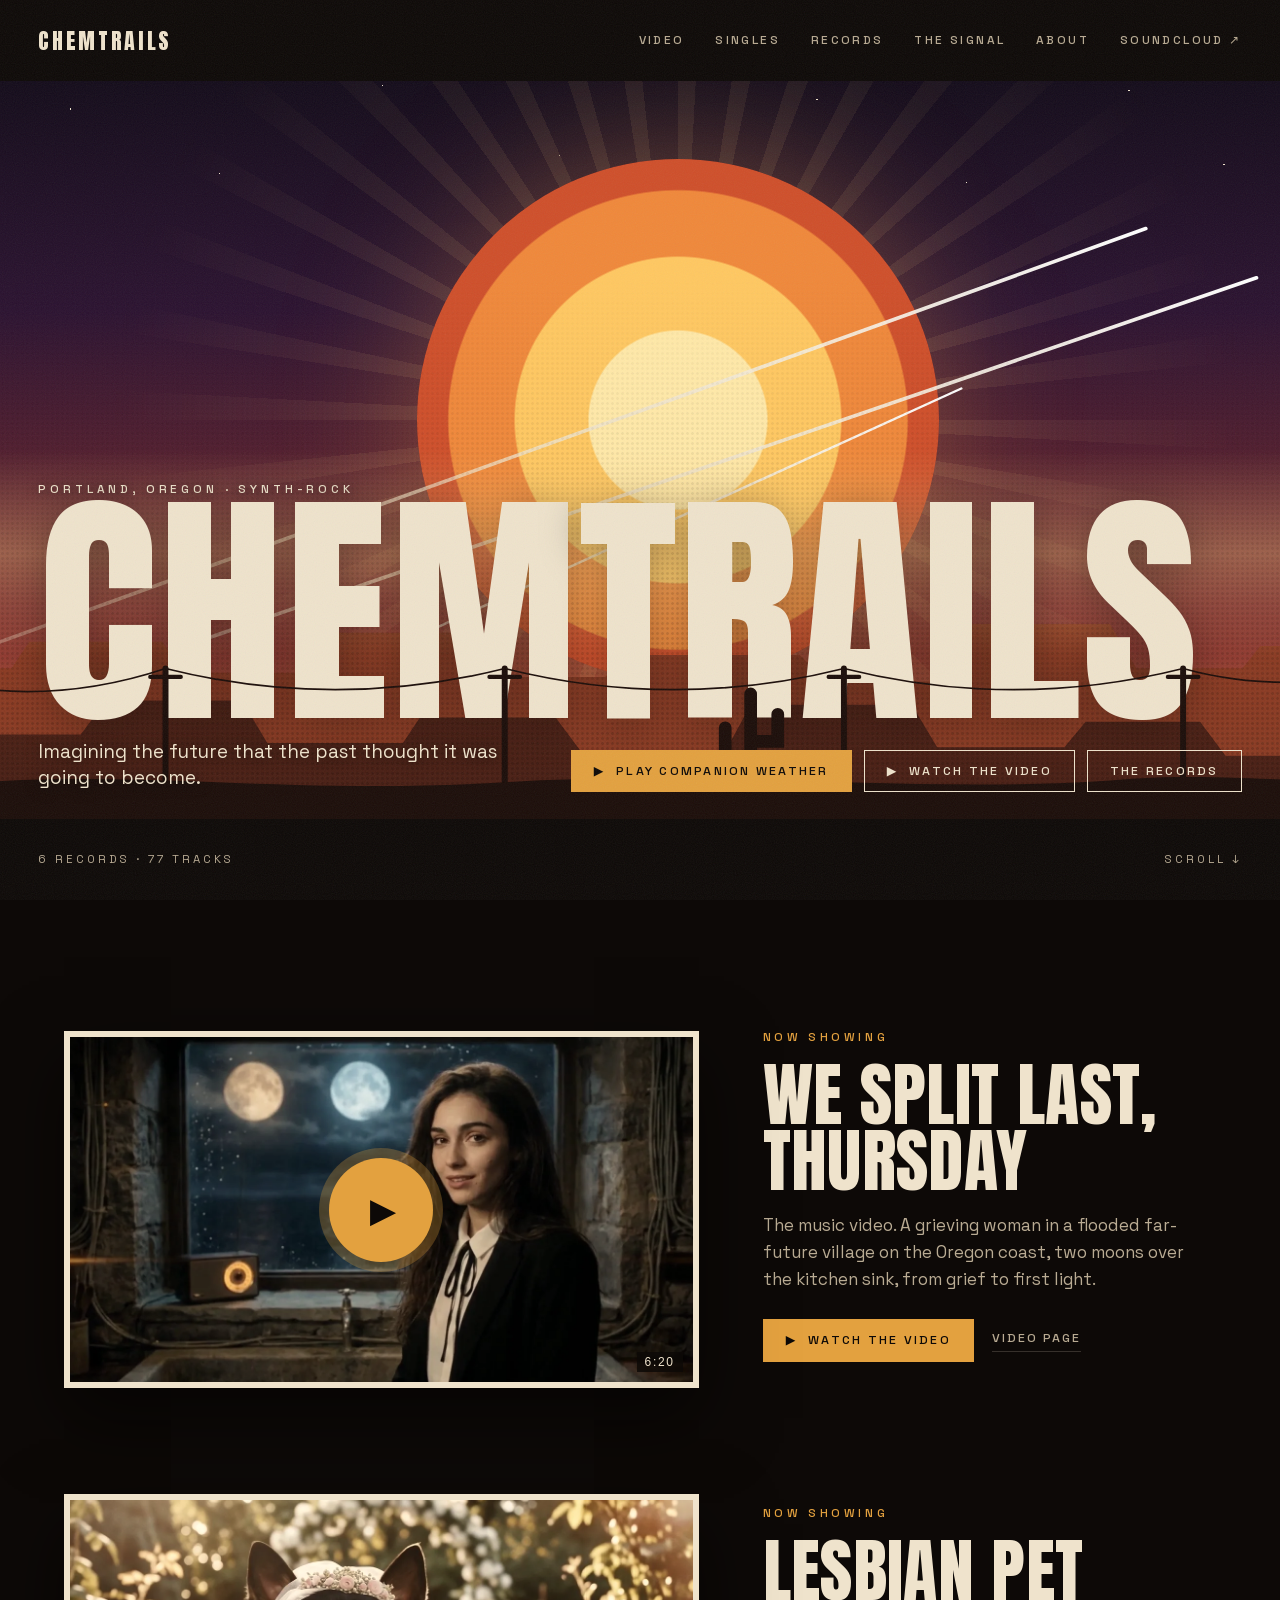
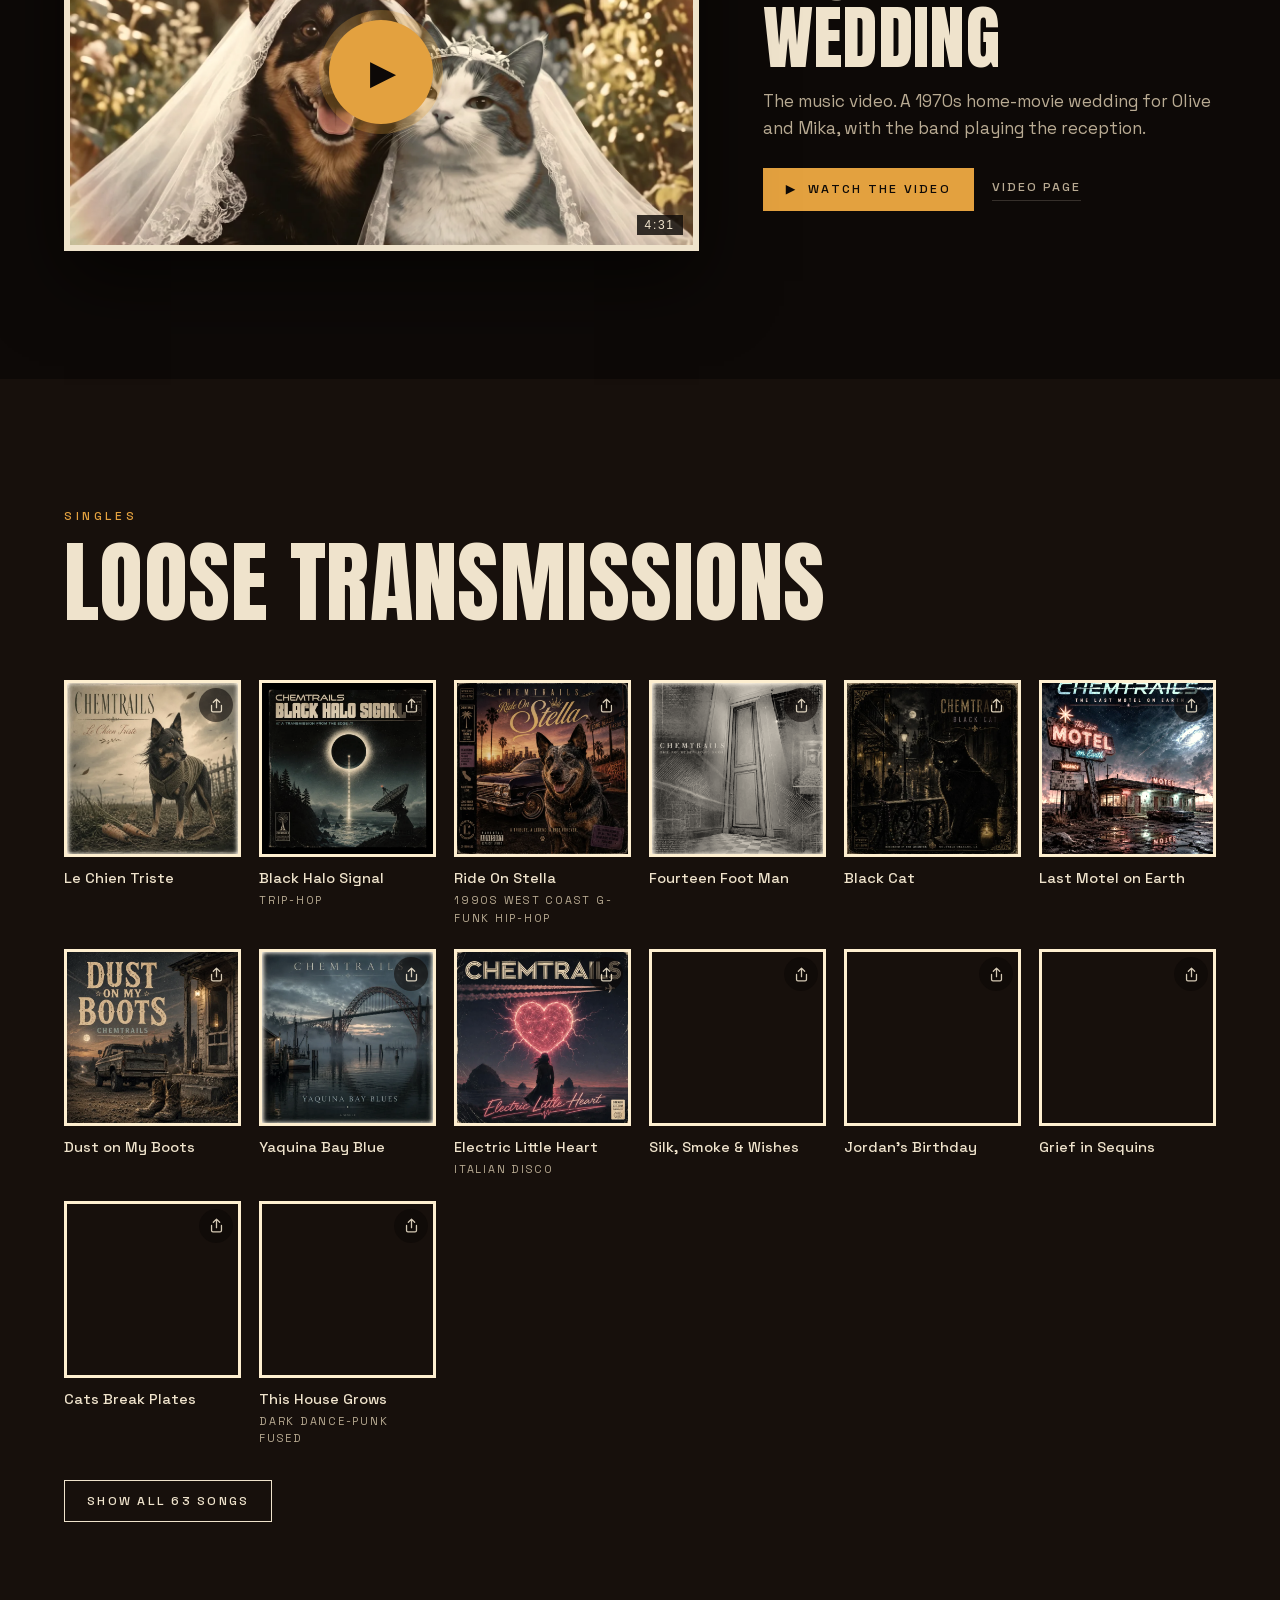
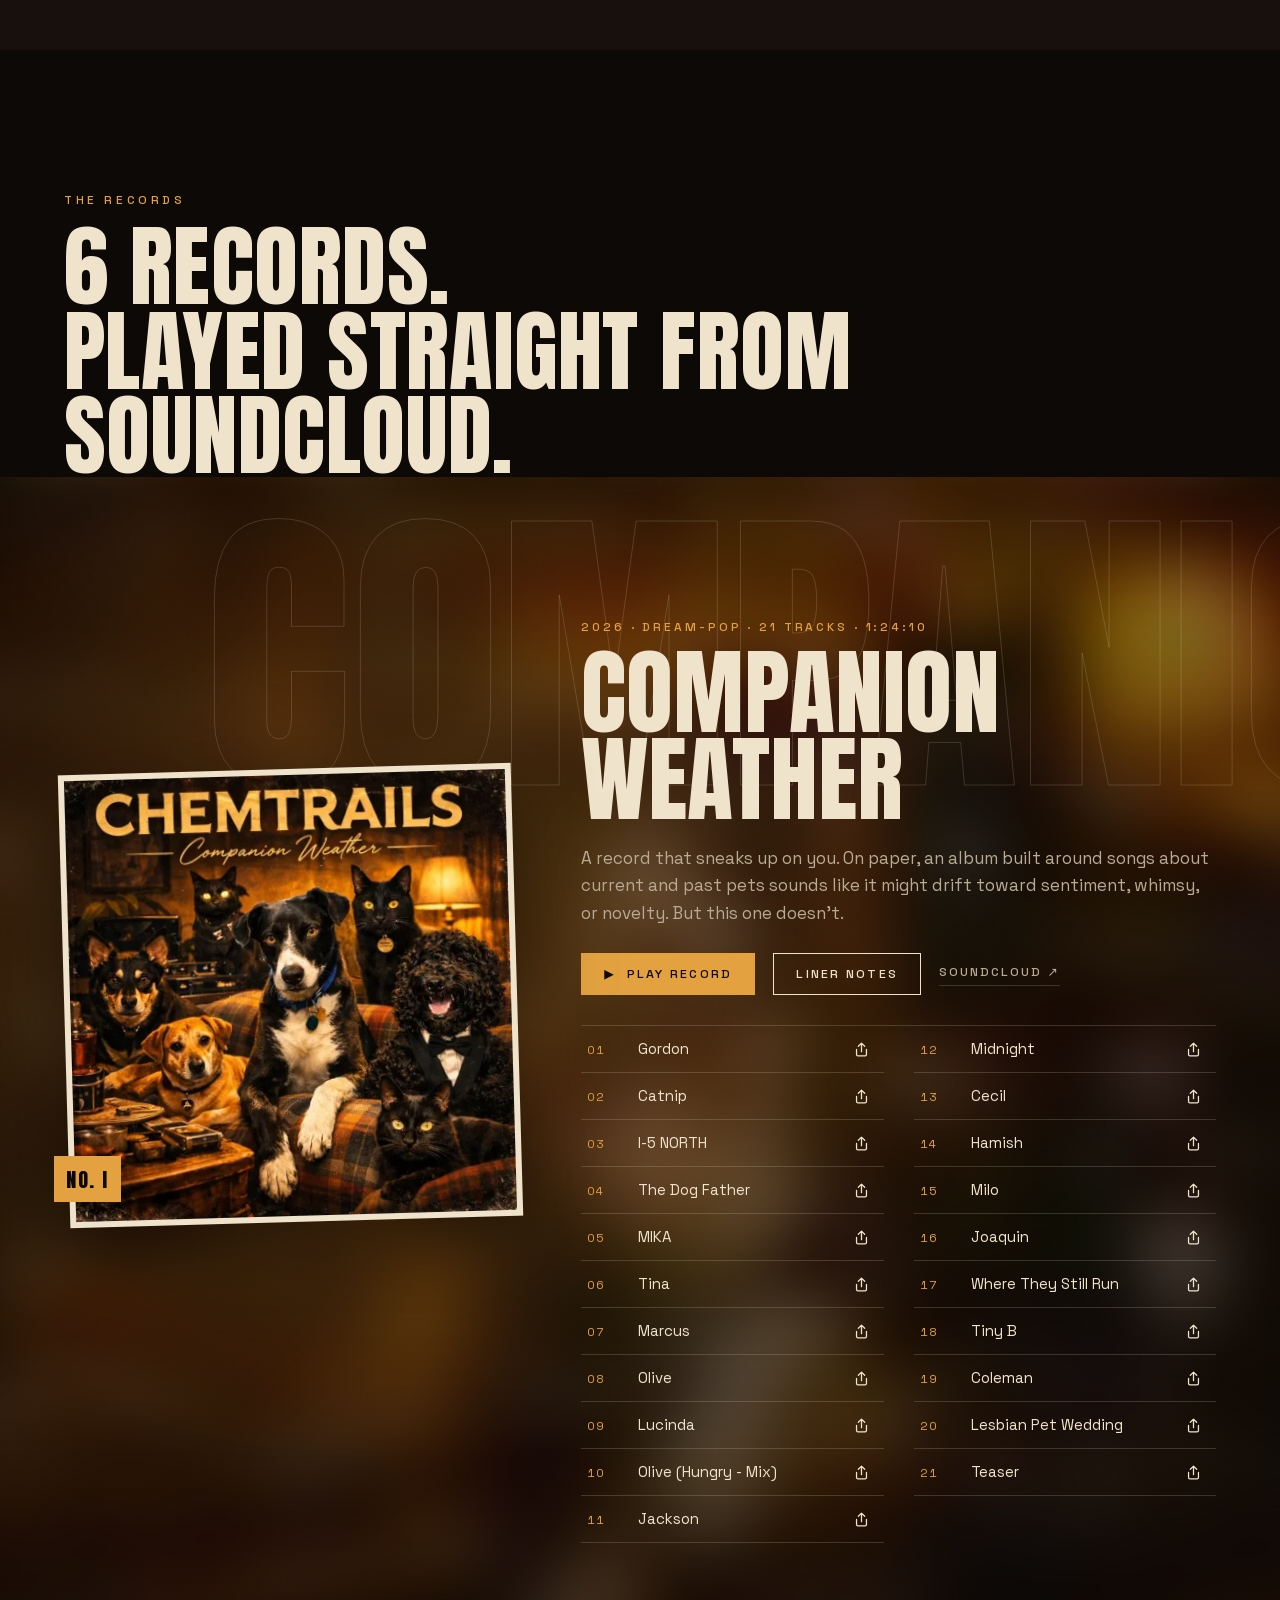
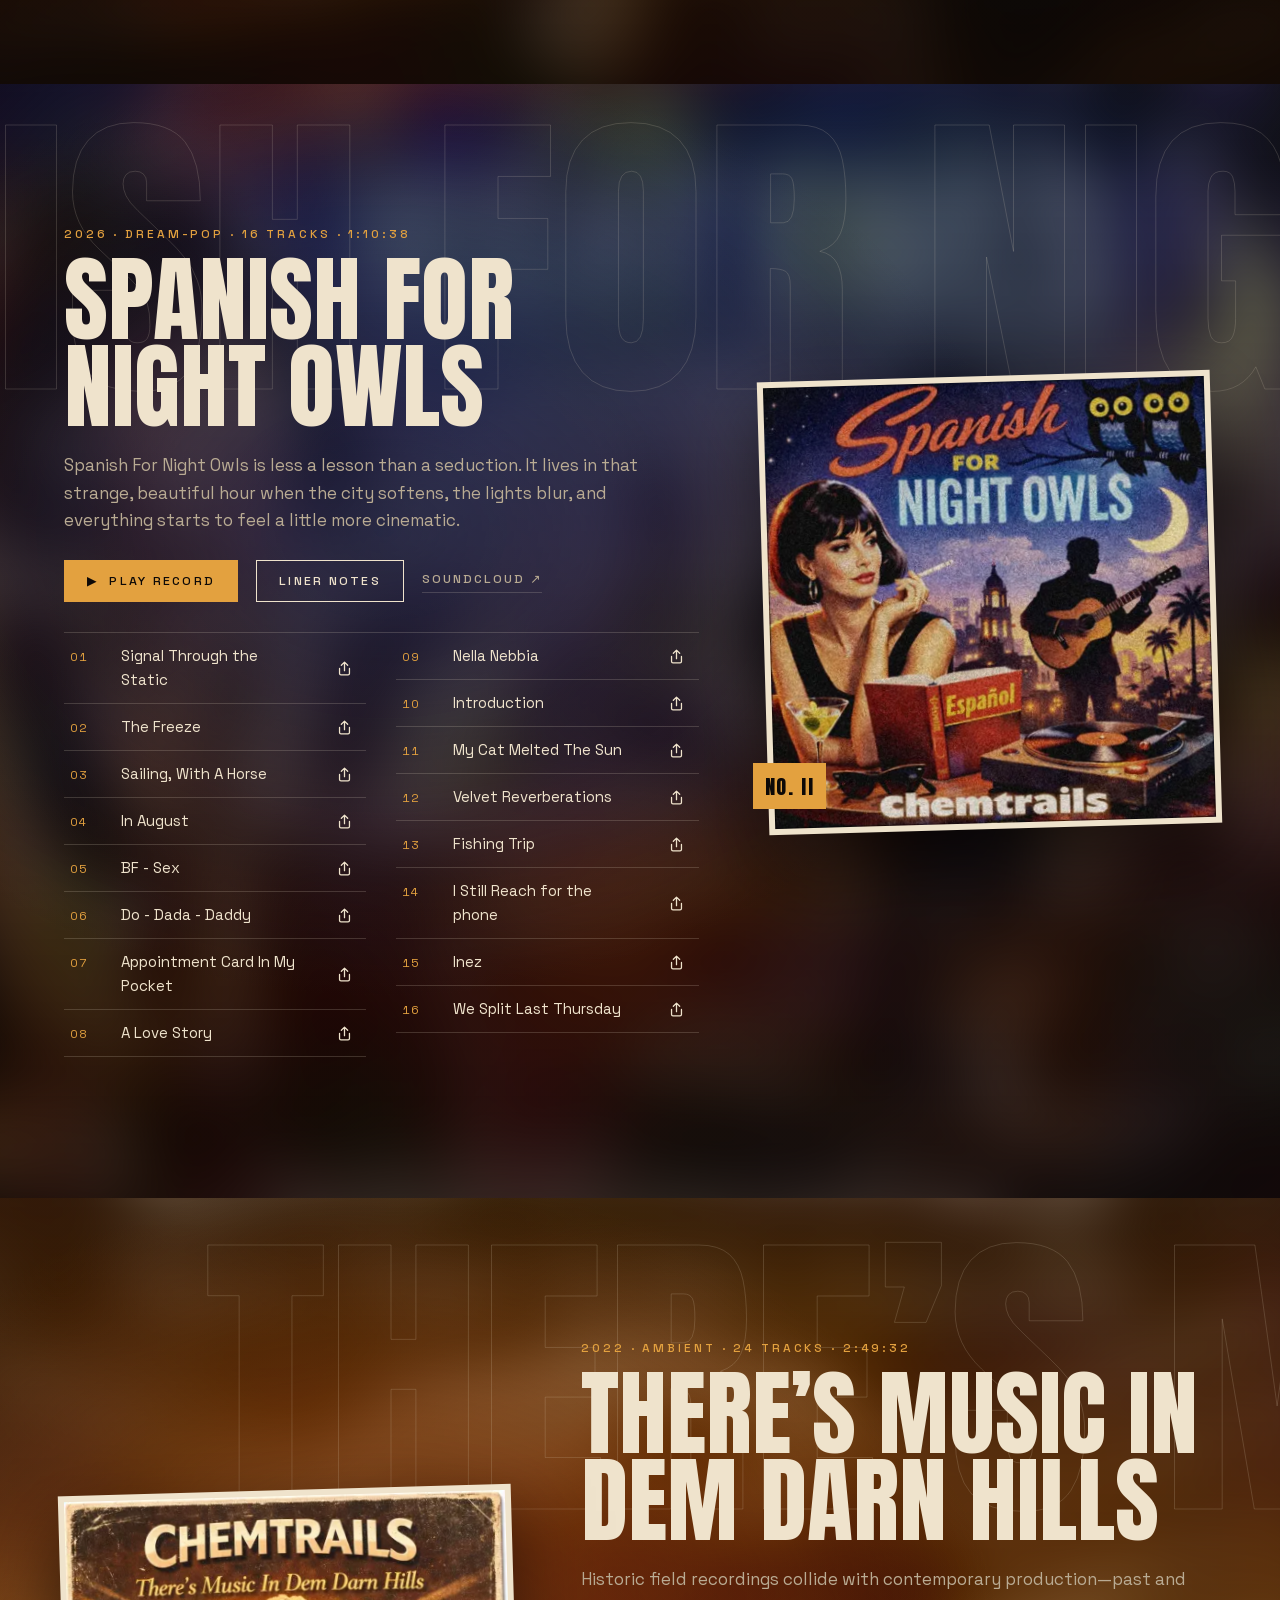
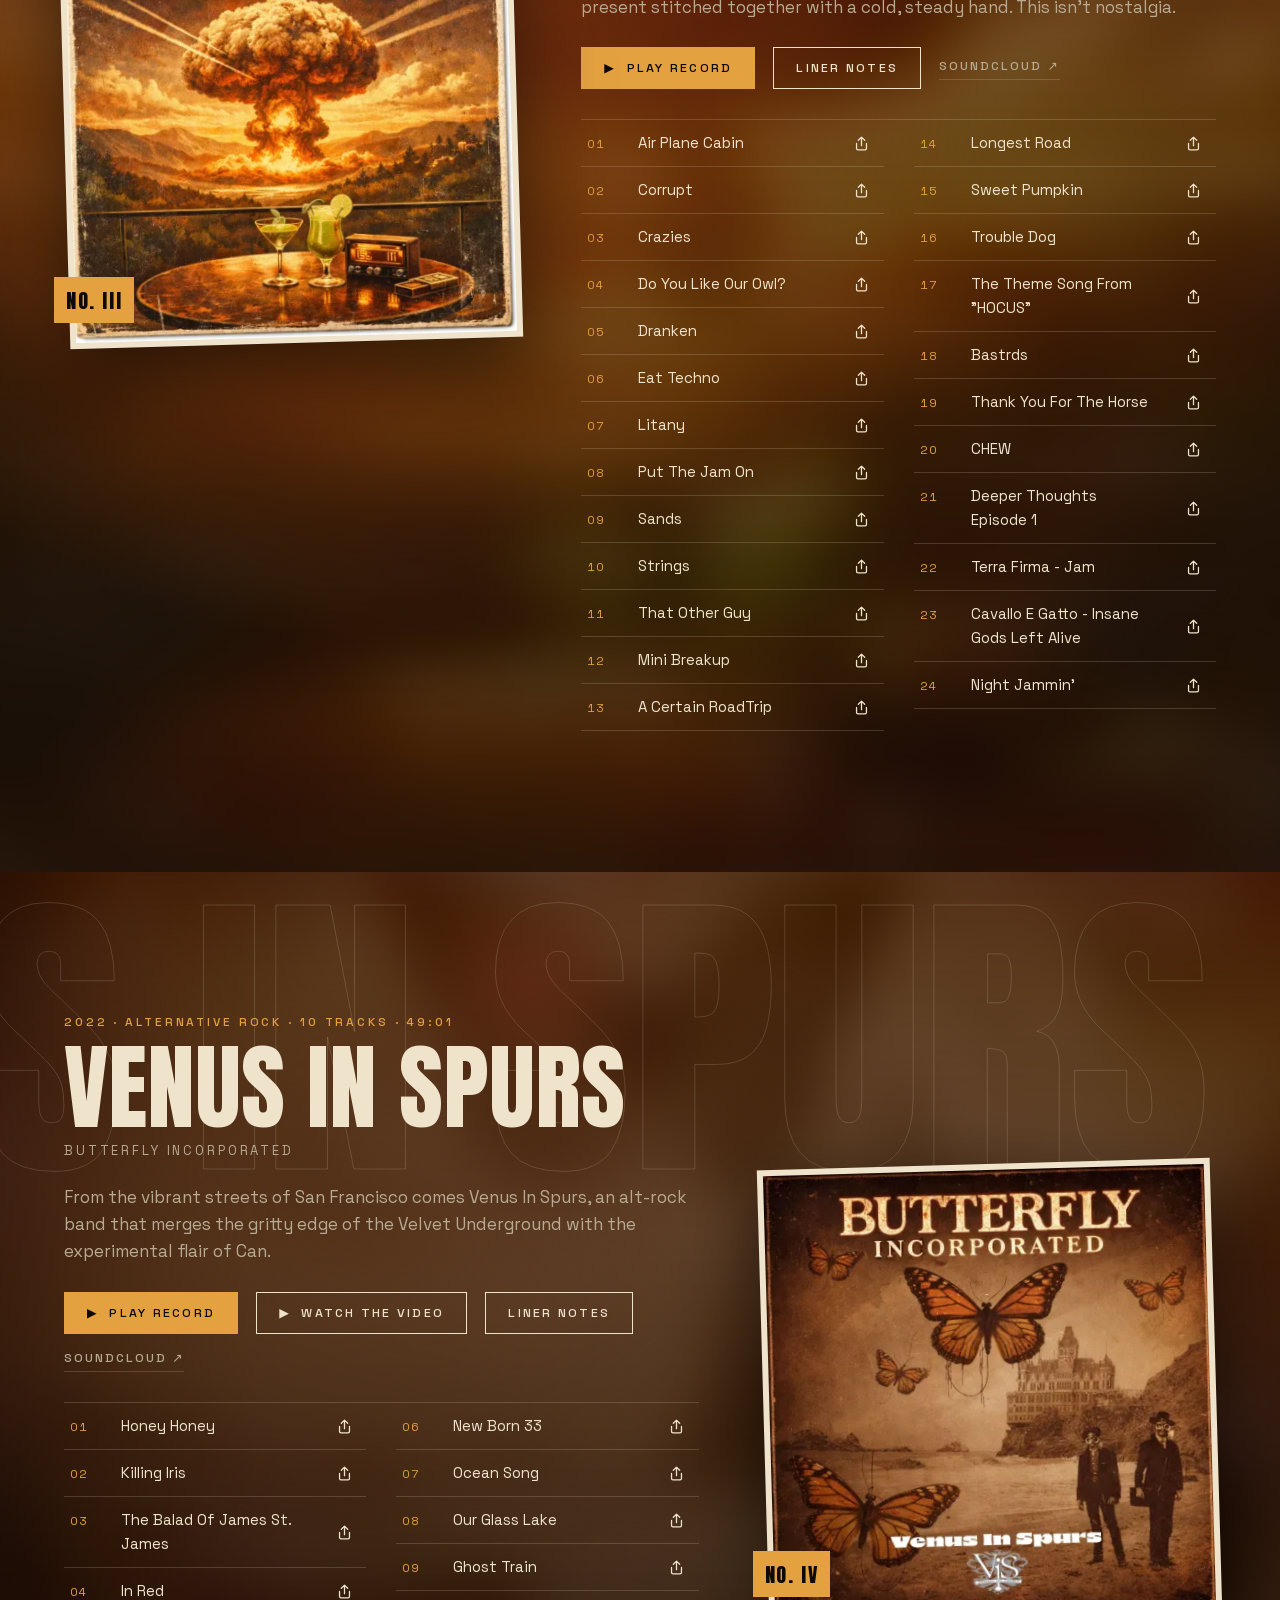
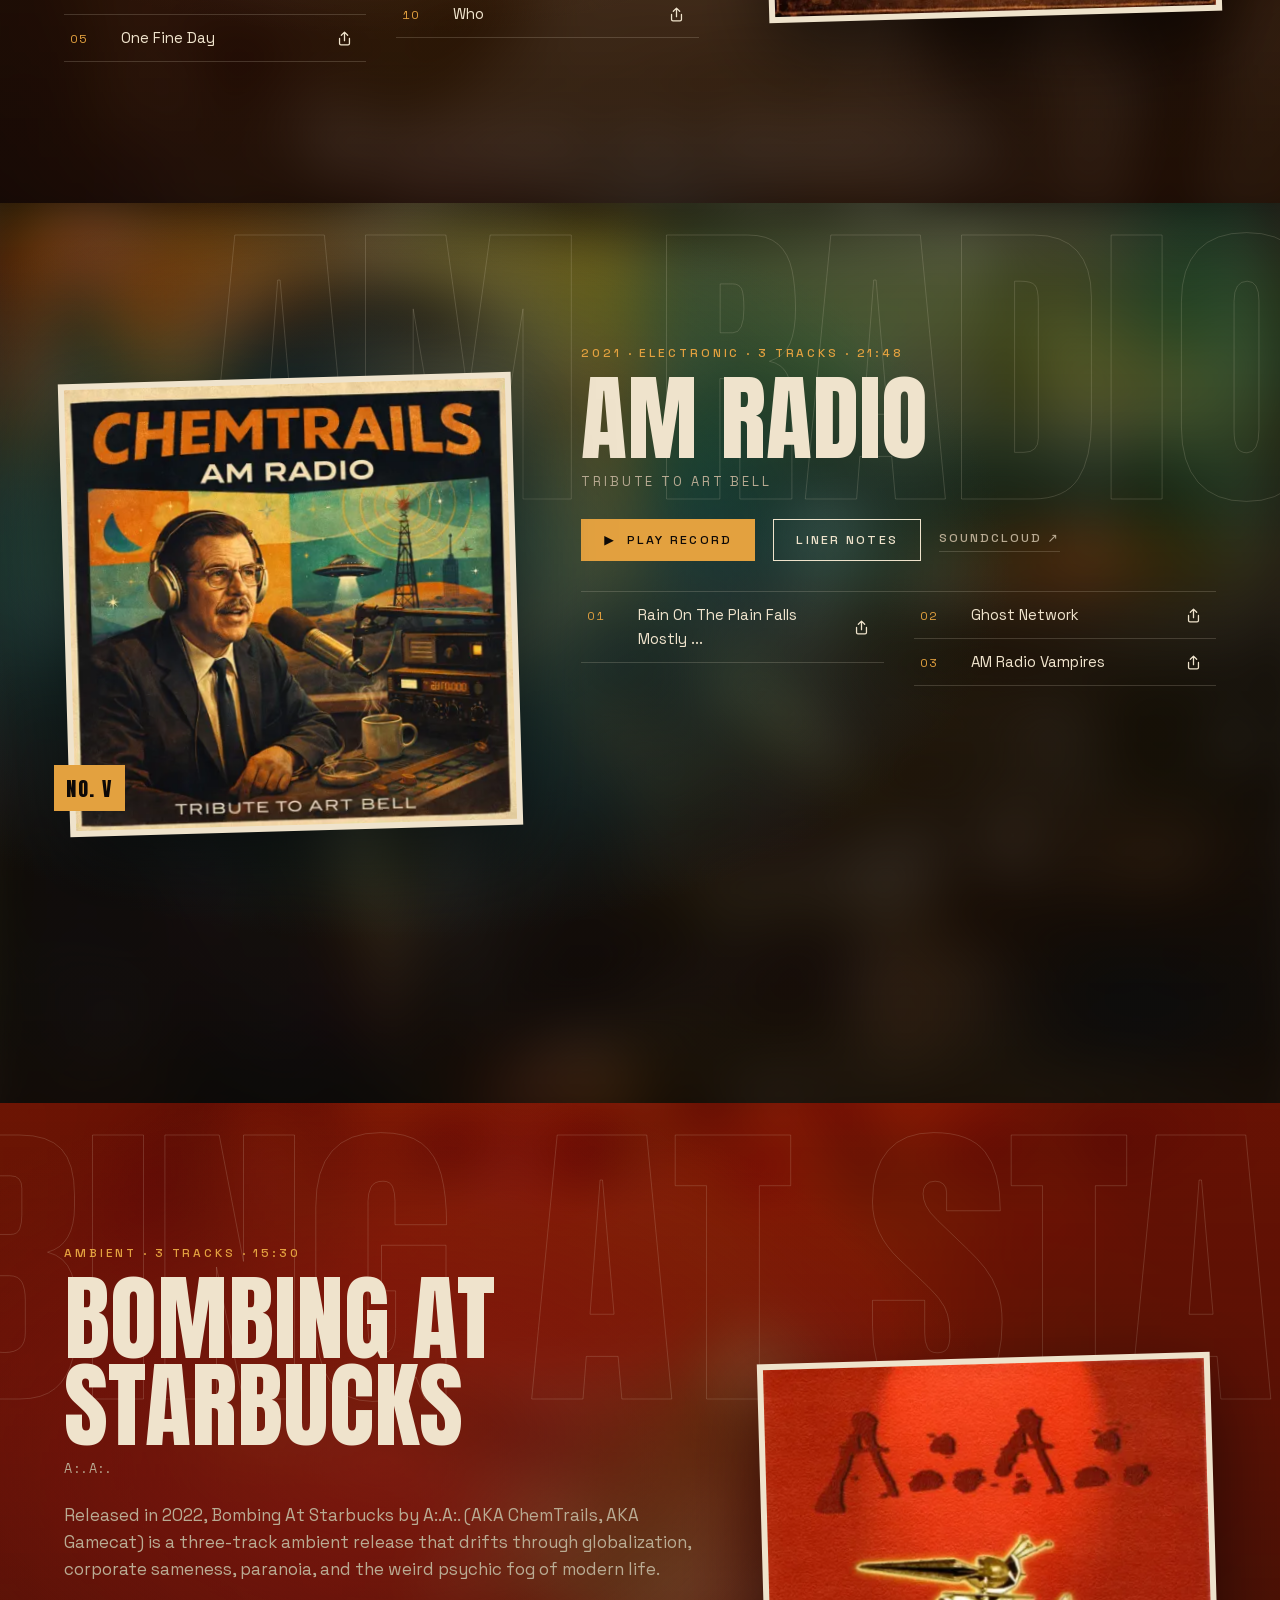
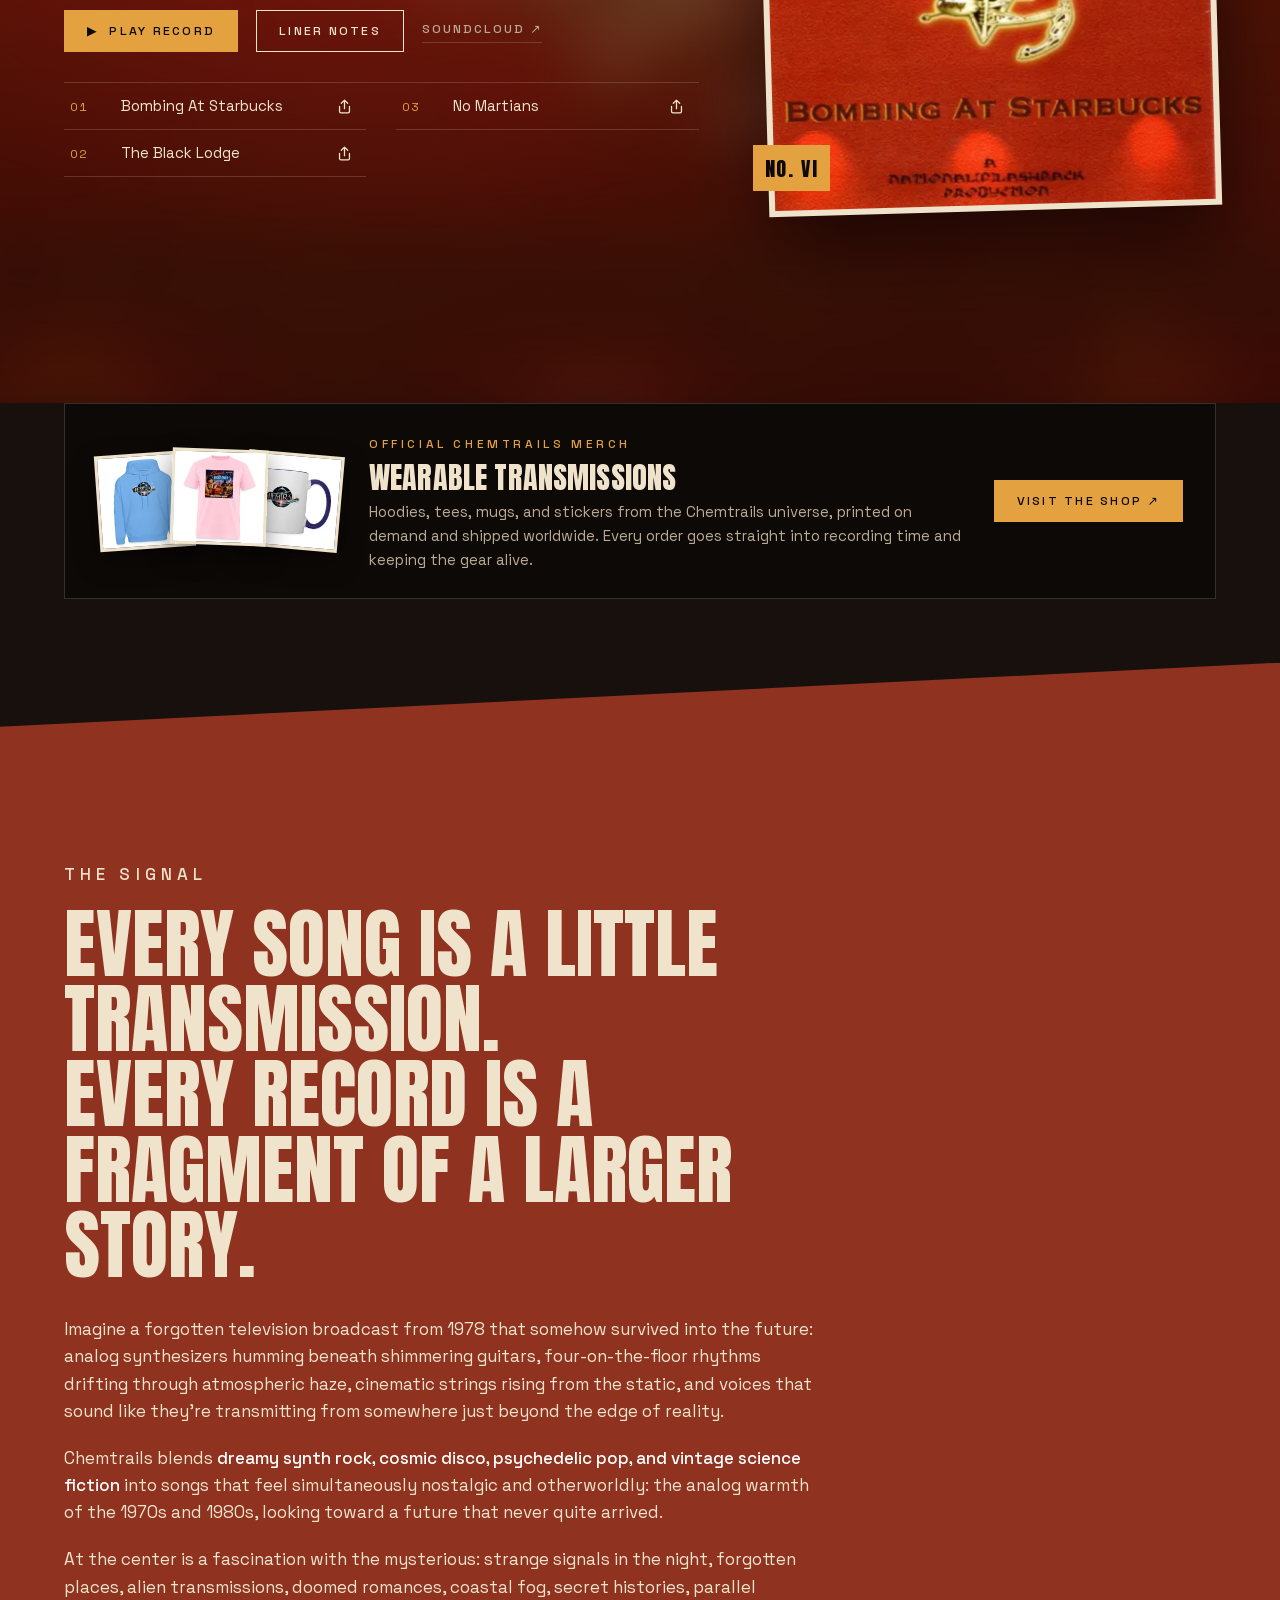
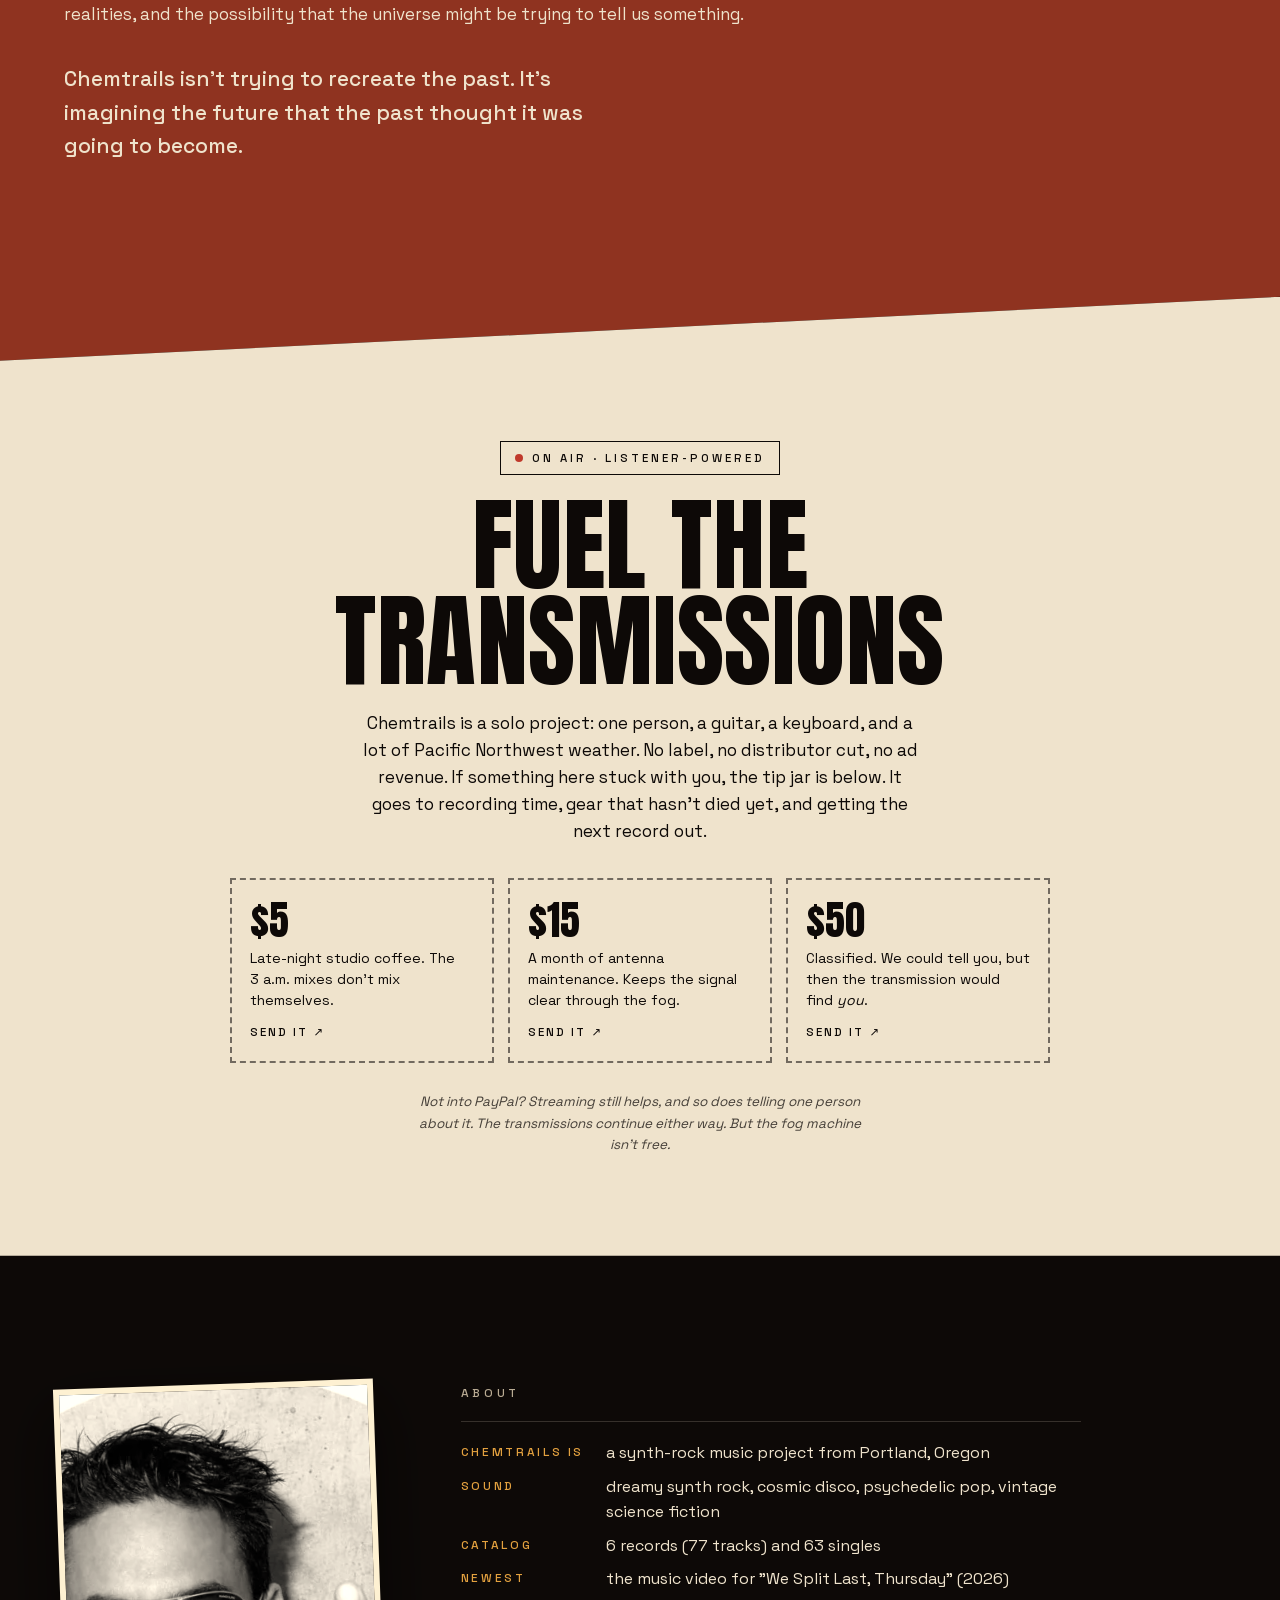
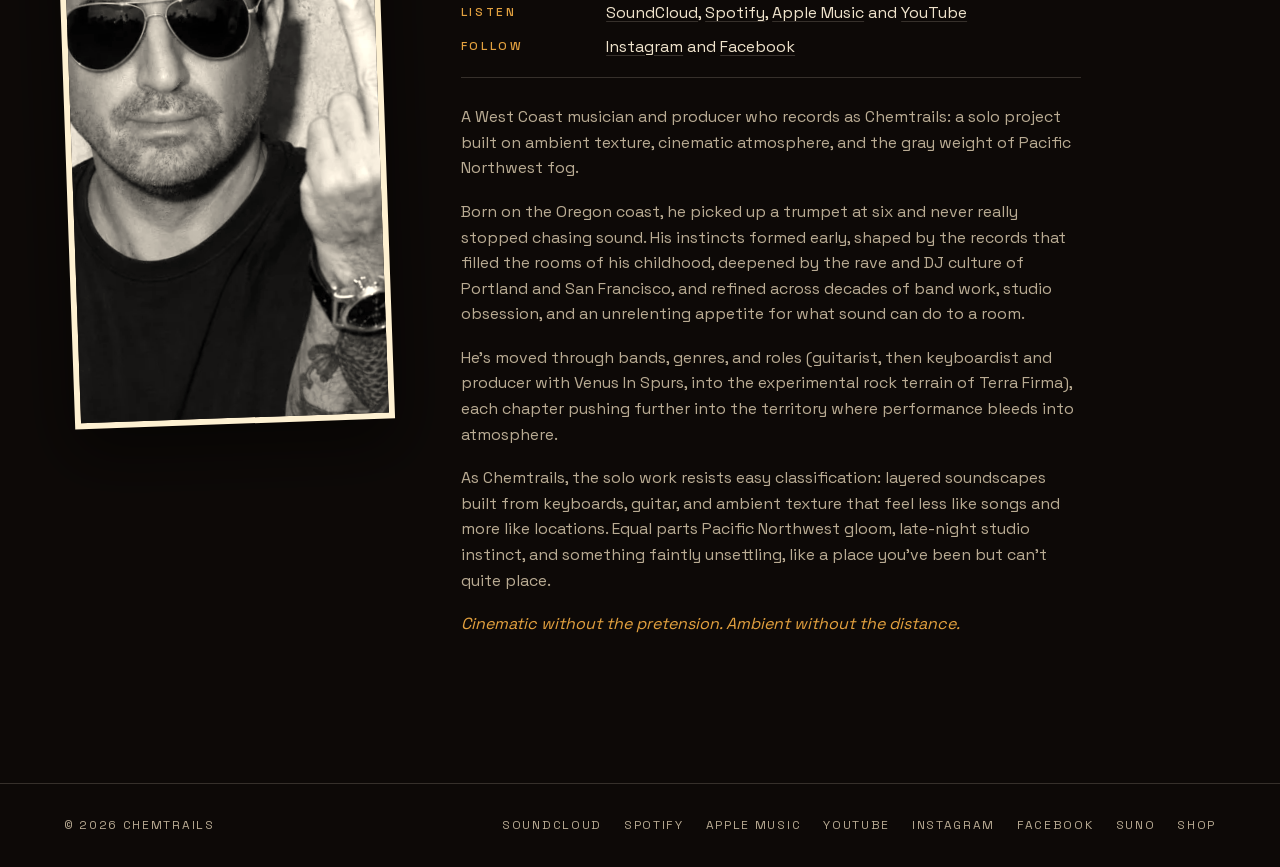
==== commit 8eb6ea3d: "Add Spotify, Apple Music, Instagram and Facebook links Footer, About Listen/Follow rows, JSON-LD sam" ====
--- a/index.html
+++ b/index.html
@@ -20,14 +20,14 @@
   <meta name="twitter:description" content="Chemtrails is a synth-rock band from Portland, Oregon. Watch the music video, stream 6 records and 63 singles, and shop the merch.">
   <meta name="twitter:image" content="https://www.chemtrails-music.com/assets/og-image.jpeg">
   <meta name="theme-color" content="#0d0907">
-  <script type="application/ld+json">{"@context":"https://schema.org","@graph":[{"@type":"WebSite","@id":"https://www.chemtrails-music.com/#site","url":"https://www.chemtrails-music.com/","name":"Chemtrails","alternateName":["Chemtrails Music","Chemtrails band"],"inLanguage":"en","publisher":{"@id":"https://www.chemtrails-music.com/#band"}},{"@type":"MusicGroup","@id":"https://www.chemtrails-music.com/#band","name":"Chemtrails","url":"https://www.chemtrails-music.com/","alternateName":["Chemtrails band","Chemtrails Music"],"disambiguatingDescription":"A synth-rock music project from Portland, Oregon. Not related to the chemtrail conspiracy theory.","image":"https://www.chemtrails-music.com/assets/avatar.jpeg","logo":"https://www.chemtrails-music.com/assets/avatar.jpeg","description":"A retro-futuristic synth-rock project exploring the strange space between memory, technology, desire, and the unknown. Dreamy synth rock, cosmic disco, psychedelic pop, and vintage science fiction from the Pacific Northwest.","genre":["Synth-Rock","Ambient","Cosmic Disco","Psychedelic Pop"],"foundingLocation":{"@type":"Place","name":"Portland, Oregon, United States"},"sameAs":["https://soundcloud.com/chemtrails","https://www.youtube.com/channel/UCBp1ER64T6_AvGpECk63Z6g","https://suno.com/@gamecat2300","https://chemtrails-music.myspreadshop.com/"],"album":[{"@type":"MusicAlbum","name":"Companion Weather","url":"https://www.chemtrails-music.com/records/companion-weather/","numTracks":21},{"@type":"MusicAlbum","name":"Spanish For Night Owls","url":"https://www.chemtrails-music.com/records/spanish-for-night-owls/","numTracks":16},{"@type":"MusicAlbum","name":"There’s Music In Dem Darn Hills","url":"https://www.chemtrails-music.com/records/theres-music-in-dem-darn-hills/","numTracks":24},{"@type":"MusicAlbum","name":"Venus In Spurs","url":"https://www.chemtrails-music.com/records/venus-in-spurs/","numTracks":10},{"@type":"MusicAlbum","name":"AM Radio","url":"https://www.chemtrails-music.com/records/am-radio/","numTracks":3},{"@type":"MusicAlbum","name":"Bombing At Starbucks","url":"https://www.chemtrails-music.com/records/bombing-at-starbucks/","numTracks":3}]}]}</script>
+  <script type="application/ld+json">{"@context":"https://schema.org","@graph":[{"@type":"WebSite","@id":"https://www.chemtrails-music.com/#site","url":"https://www.chemtrails-music.com/","name":"Chemtrails","alternateName":["Chemtrails Music","Chemtrails band"],"inLanguage":"en","publisher":{"@id":"https://www.chemtrails-music.com/#band"}},{"@type":"MusicGroup","@id":"https://www.chemtrails-music.com/#band","name":"Chemtrails","url":"https://www.chemtrails-music.com/","alternateName":["Chemtrails band","Chemtrails Music"],"disambiguatingDescription":"A synth-rock music project from Portland, Oregon. Not related to the chemtrail conspiracy theory.","image":"https://www.chemtrails-music.com/assets/avatar.jpeg","logo":"https://www.chemtrails-music.com/assets/avatar.jpeg","description":"A retro-futuristic synth-rock project exploring the strange space between memory, technology, desire, and the unknown. Dreamy synth rock, cosmic disco, psychedelic pop, and vintage science fiction from the Pacific Northwest.","genre":["Synth-Rock","Ambient","Cosmic Disco","Psychedelic Pop"],"foundingLocation":{"@type":"Place","name":"Portland, Oregon, United States"},"sameAs":["https://soundcloud.com/chemtrails","https://open.spotify.com/artist/64kqKKXxzd2POSCzFz4utw","https://music.apple.com/us/artist/chemtrails/404715979","https://www.youtube.com/channel/UCBp1ER64T6_AvGpECk63Z6g","https://www.instagram.com/chemtrails.band","https://www.facebook.com/ChemtrailsMusic","https://suno.com/@gamecat2300","https://chemtrails-music.myspreadshop.com/"],"album":[{"@type":"MusicAlbum","name":"Companion Weather","url":"https://www.chemtrails-music.com/records/companion-weather/","numTracks":21},{"@type":"MusicAlbum","name":"Spanish For Night Owls","url":"https://www.chemtrails-music.com/records/spanish-for-night-owls/","numTracks":16},{"@type":"MusicAlbum","name":"There’s Music In Dem Darn Hills","url":"https://www.chemtrails-music.com/records/theres-music-in-dem-darn-hills/","numTracks":24},{"@type":"MusicAlbum","name":"Venus In Spurs","url":"https://www.chemtrails-music.com/records/venus-in-spurs/","numTracks":10},{"@type":"MusicAlbum","name":"AM Radio","url":"https://www.chemtrails-music.com/records/am-radio/","numTracks":3},{"@type":"MusicAlbum","name":"Bombing At Starbucks","url":"https://www.chemtrails-music.com/records/bombing-at-starbucks/","numTracks":3}]}]}</script>
   <script async src="https://www.googletagmanager.com/gtag/js?id=G-CT6DLJGNE0"></script>
   <script>window.dataLayer=window.dataLayer||[];function gtag(){dataLayer.push(arguments)}gtag('js',new Date());gtag('config','G-CT6DLJGNE0');</script>
   <link rel="icon" href="/assets/favicon.png" type="image/png">
   <link rel="apple-touch-icon" href="/assets/apple-touch-icon.png">
   <link rel="preload" href="/assets/fonts/anton-latin.woff2" as="font" type="font/woff2" crossorigin>
   <link rel="preload" href="/assets/fonts/space-grotesk-latin.woff2" as="font" type="font/woff2" crossorigin>
-  <link rel="stylesheet" href="/style.css?v=587e2054">
+  <link rel="stylesheet" href="/style.css?v=b18fee15">
 </head>
 <body class="home">
   <div class="grain" aria-hidden="true"></div>
@@ -322,7 +322,8 @@
             <dt>Sound</dt><dd>dreamy synth rock, cosmic disco, psychedelic pop, vintage science fiction</dd>
             <dt>Catalog</dt><dd>6 records (77 tracks) and 63 singles</dd>
             <dt>Newest</dt><dd>the music video for "We Split Last, Thursday" (2026)</dd>
-            <dt>Listen</dt><dd><a href="https://soundcloud.com/chemtrails" target="_blank" rel="noopener">SoundCloud</a> and <a href="https://www.youtube.com/channel/UCBp1ER64T6_AvGpECk63Z6g" target="_blank" rel="noopener" data-ev="youtube_click">YouTube</a></dd>
+            <dt>Listen</dt><dd><a href="https://soundcloud.com/chemtrails" target="_blank" rel="noopener">SoundCloud</a>, <a href="https://open.spotify.com/artist/64kqKKXxzd2POSCzFz4utw" target="_blank" rel="noopener">Spotify</a>, <a href="https://music.apple.com/us/artist/chemtrails/404715979" target="_blank" rel="noopener">Apple Music</a> and <a href="https://www.youtube.com/channel/UCBp1ER64T6_AvGpECk63Z6g" target="_blank" rel="noopener" data-ev="youtube_click">YouTube</a></dd>
+            <dt>Follow</dt><dd><a href="https://www.instagram.com/chemtrails.band" target="_blank" rel="noopener">Instagram</a> and <a href="https://www.facebook.com/ChemtrailsMusic" target="_blank" rel="noopener">Facebook</a></dd>
           </dl>
           <p>A West Coast musician and producer who records as Chemtrails: a solo project built on ambient texture, cinematic atmosphere, and the gray weight of Pacific Northwest fog.</p>
           <p>Born on the Oregon coast, he picked up a trumpet at six and never really stopped chasing sound. His instincts formed early, shaped by the records that filled the rooms of his childhood, deepened by the rave and DJ culture of Portland and San Francisco, and refined across decades of band work, studio obsession, and an unrelenting appetite for what sound can do to a room.</p>
@@ -337,7 +338,11 @@
     <span>© 2026 Chemtrails</span>
     <div class="footer-links">
       <a href="https://soundcloud.com/chemtrails" target="_blank" rel="noopener">SoundCloud</a>
+      <a href="https://open.spotify.com/artist/64kqKKXxzd2POSCzFz4utw" target="_blank" rel="noopener">Spotify</a>
+      <a href="https://music.apple.com/us/artist/chemtrails/404715979" target="_blank" rel="noopener">Apple Music</a>
       <a href="https://www.youtube.com/channel/UCBp1ER64T6_AvGpECk63Z6g" target="_blank" rel="noopener" data-ev="youtube_click">YouTube</a>
+      <a href="https://www.instagram.com/chemtrails.band" target="_blank" rel="noopener">Instagram</a>
+      <a href="https://www.facebook.com/ChemtrailsMusic" target="_blank" rel="noopener">Facebook</a>
       <a href="https://suno.com/@gamecat2300" target="_blank" rel="noopener">Suno</a>
       <a href="https://chemtrails-music.myspreadshop.com/?utm_source=chemtrails-music.com&utm_medium=footer&utm_campaign=merch" target="_blank" rel="noopener">Shop</a>
     </div>
--- a/style.css
+++ b/style.css
@@ -477,7 +477,8 @@
   padding: 32px var(--gut); border-top: 1px solid var(--line);
   font-size: 12px; letter-spacing: 0.14em; text-transform: uppercase; color: var(--bone-dim);
 }
-.footer-links a { margin-left: 22px; text-decoration: none; }
+.footer-links { display: flex; flex-wrap: wrap; gap: 10px 22px; }
+.footer-links a { text-decoration: none; }
 .footer-links a:hover { color: var(--ochre); }
 
 /* player bar */
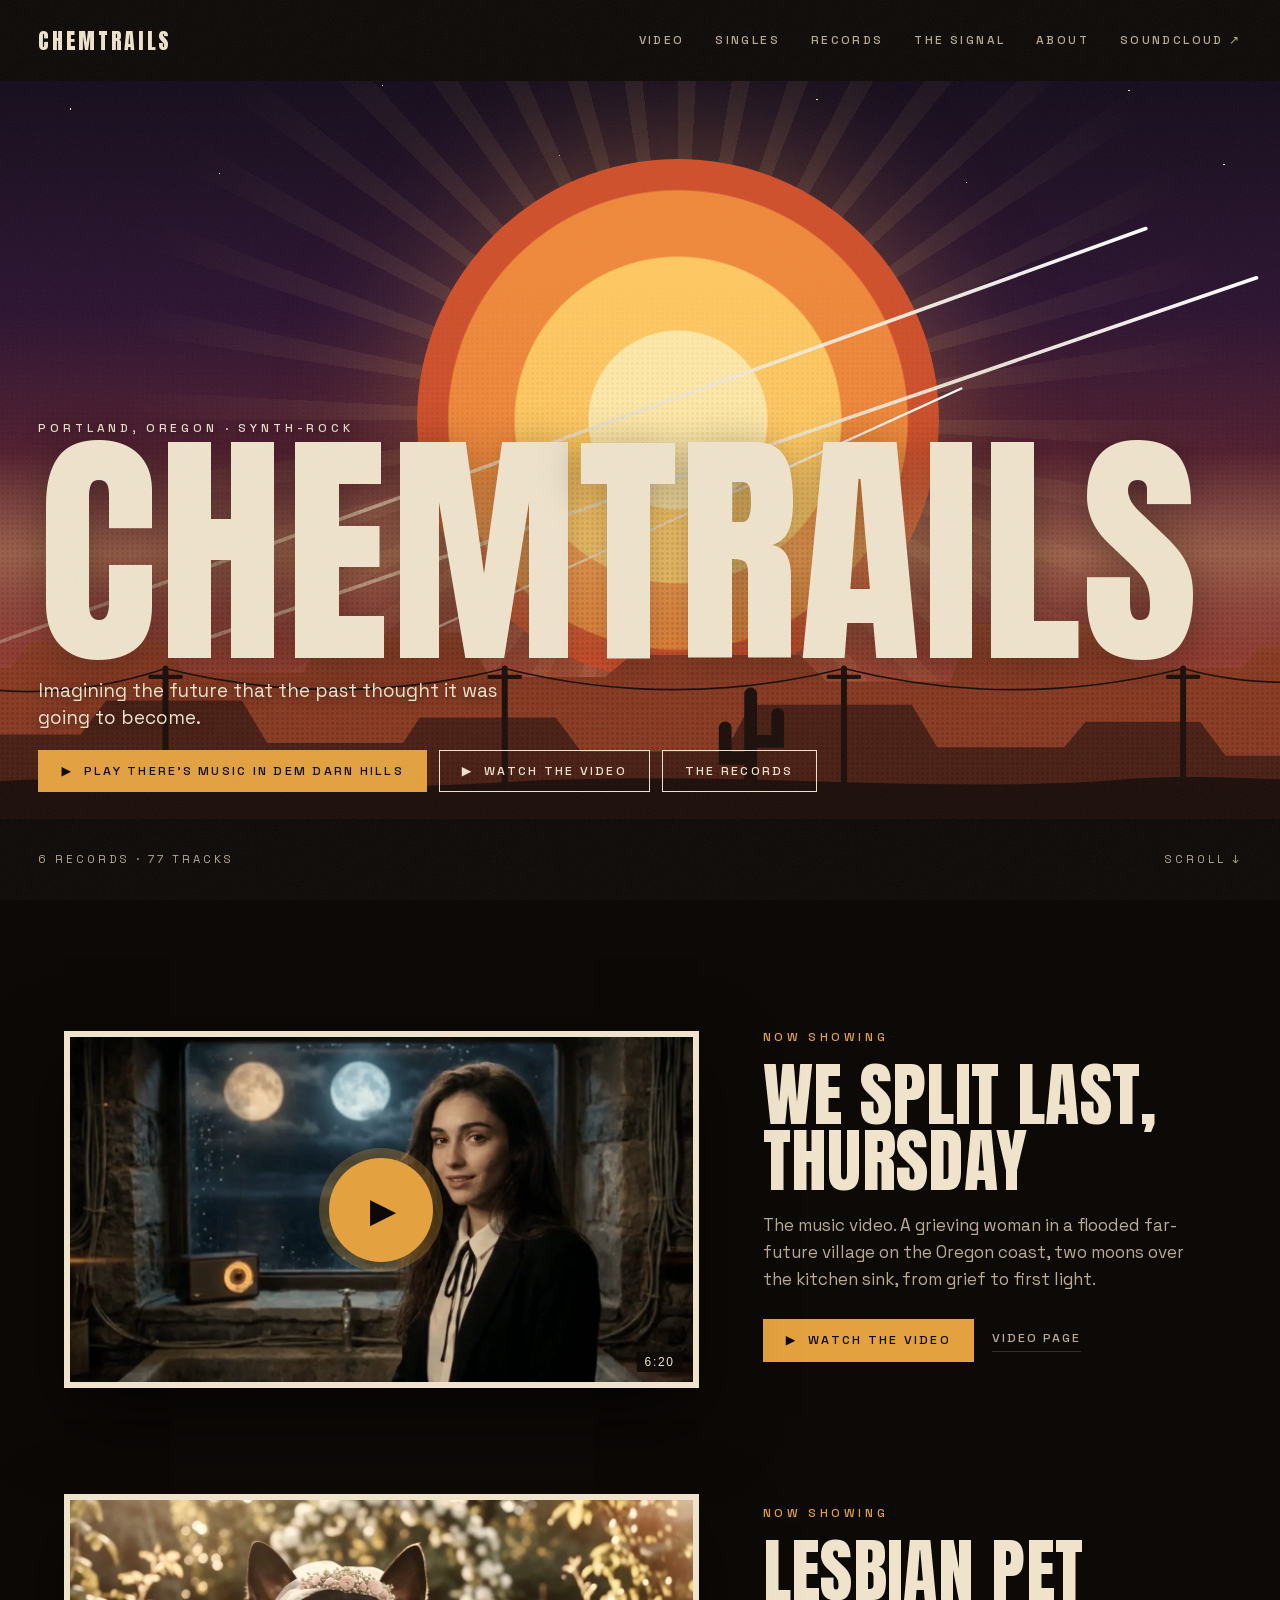
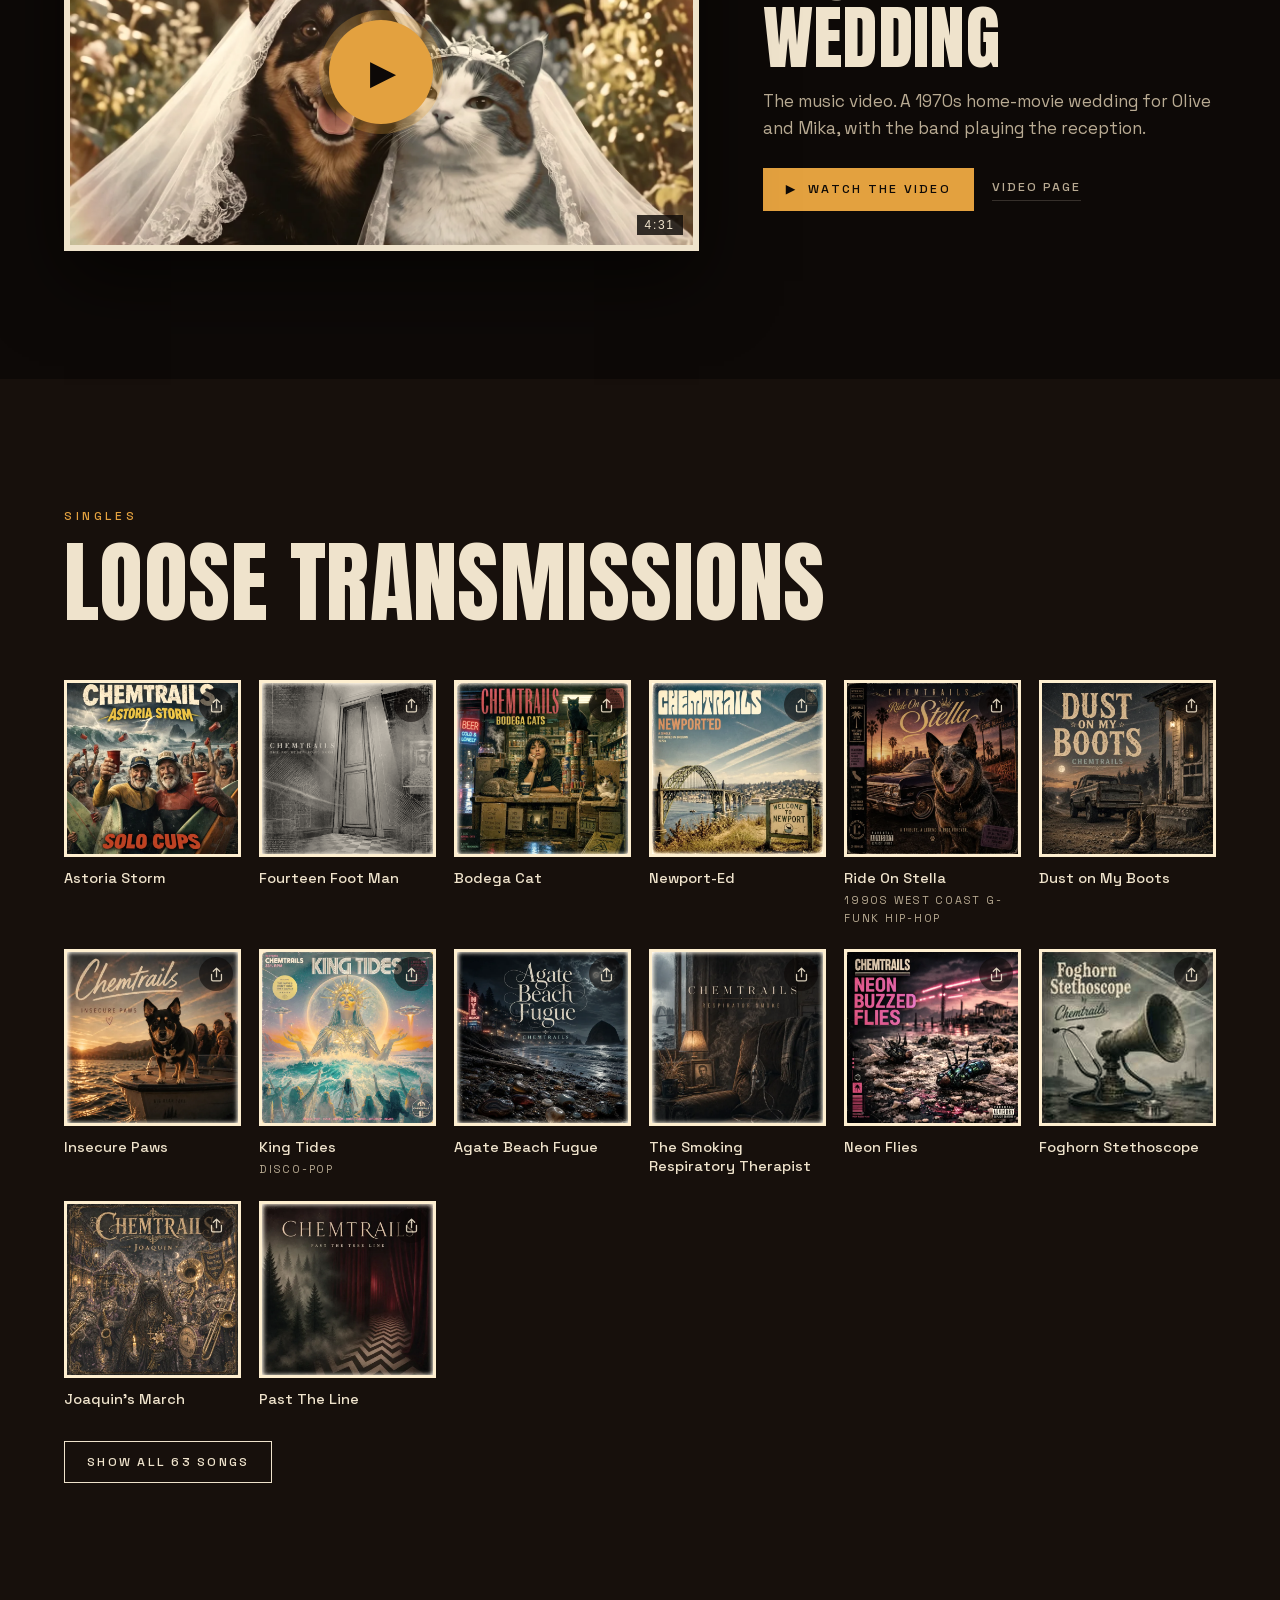
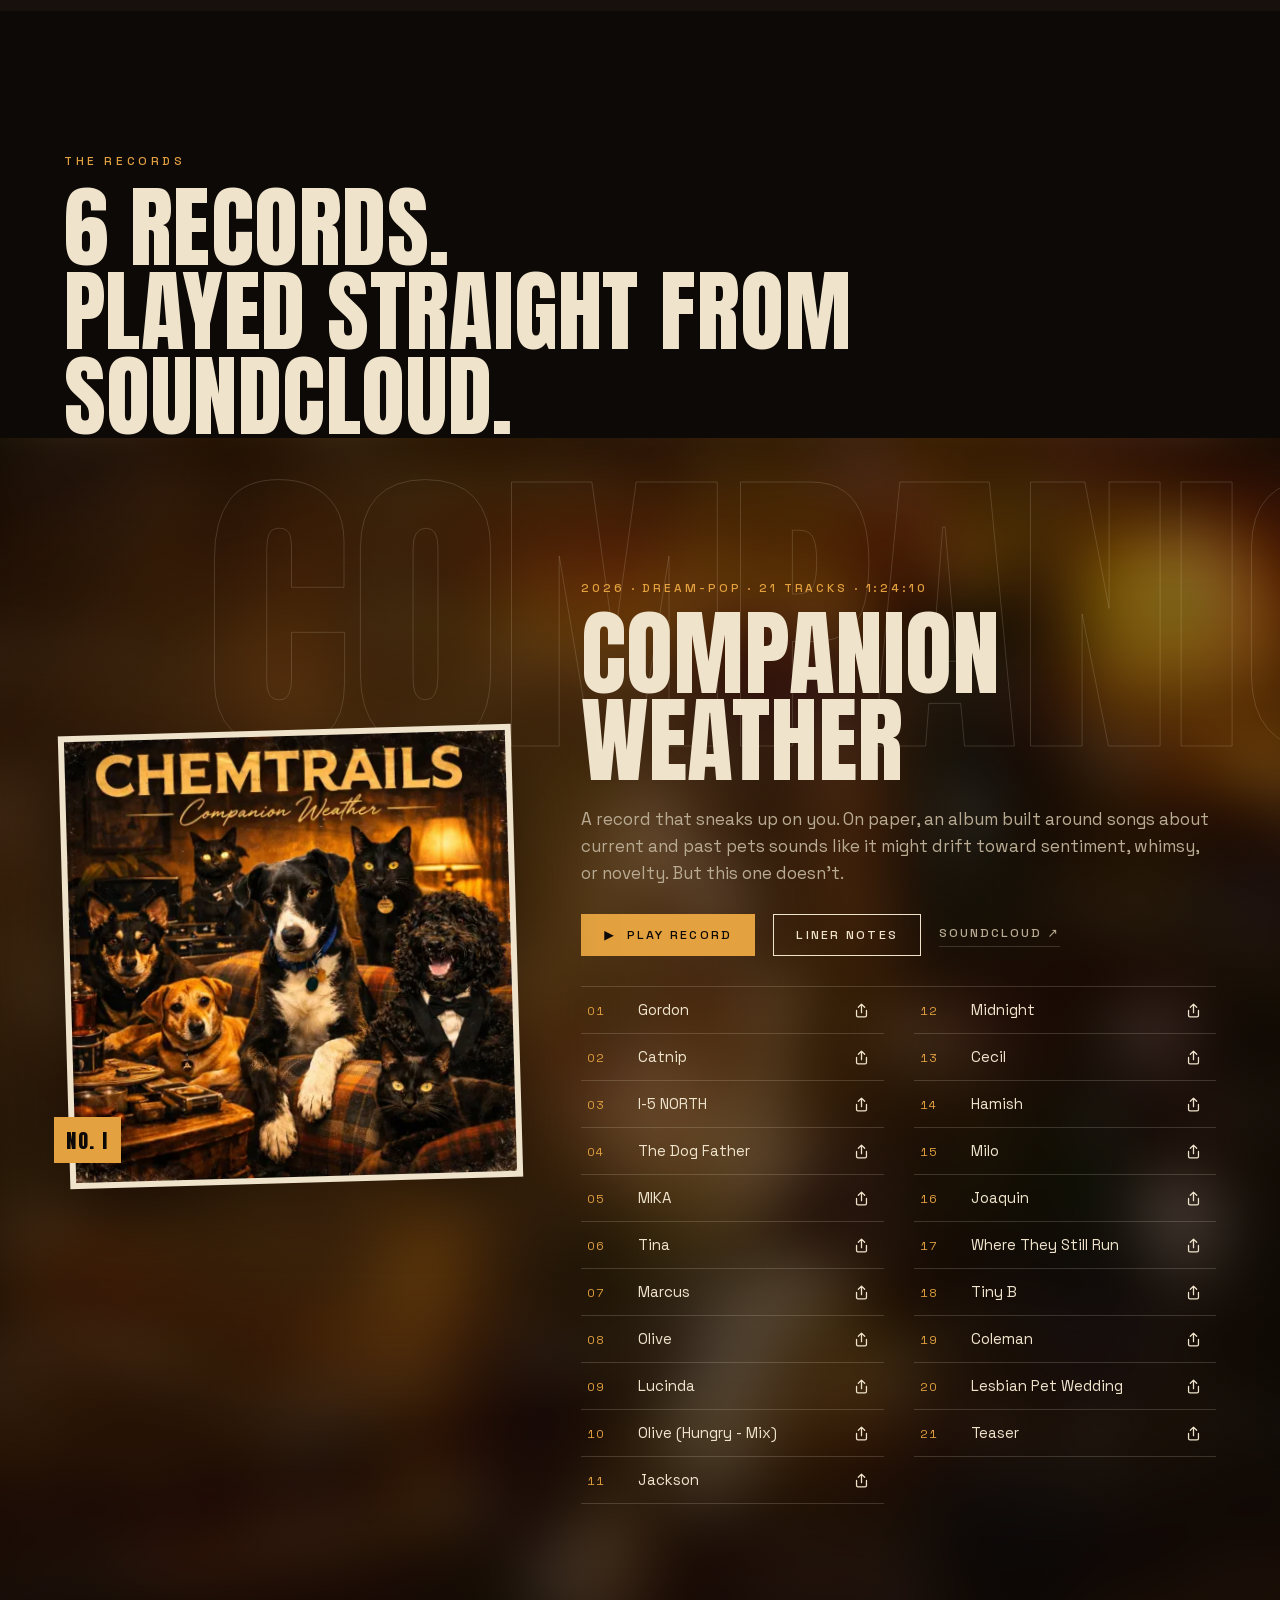
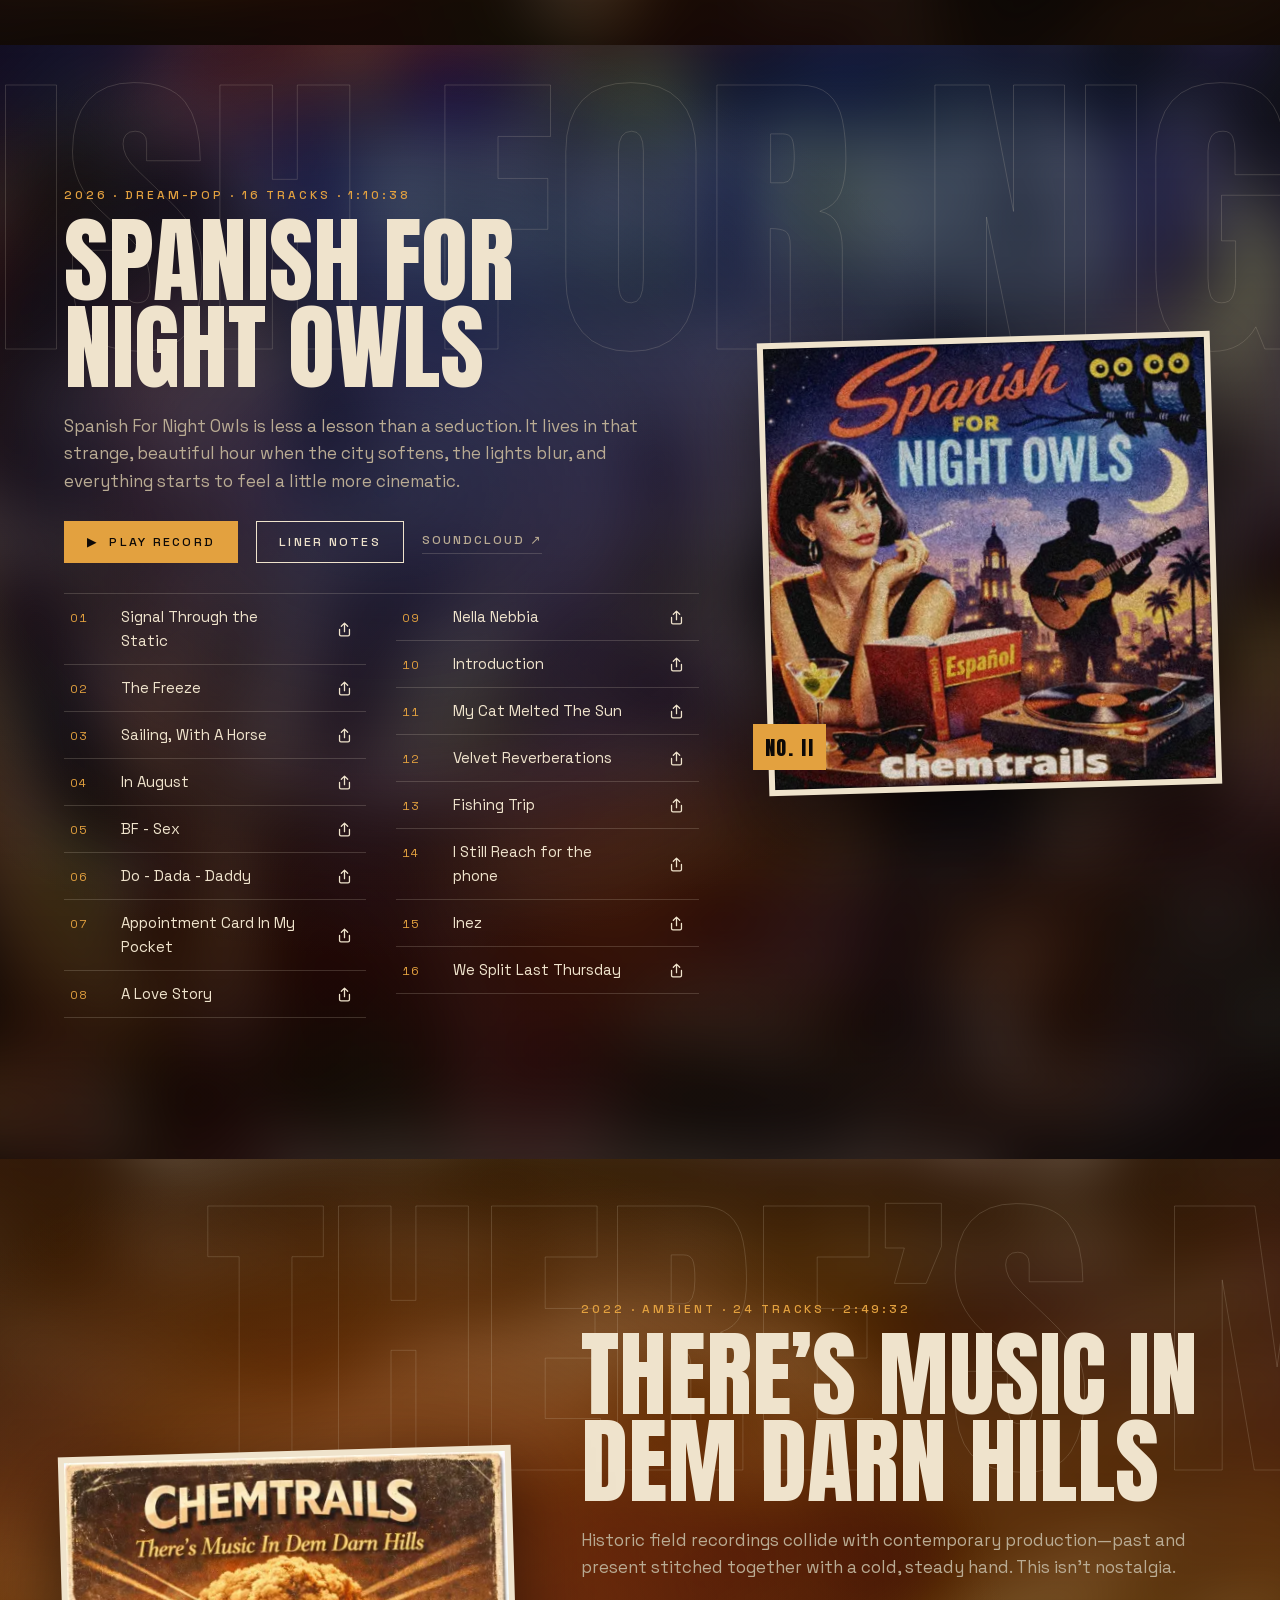
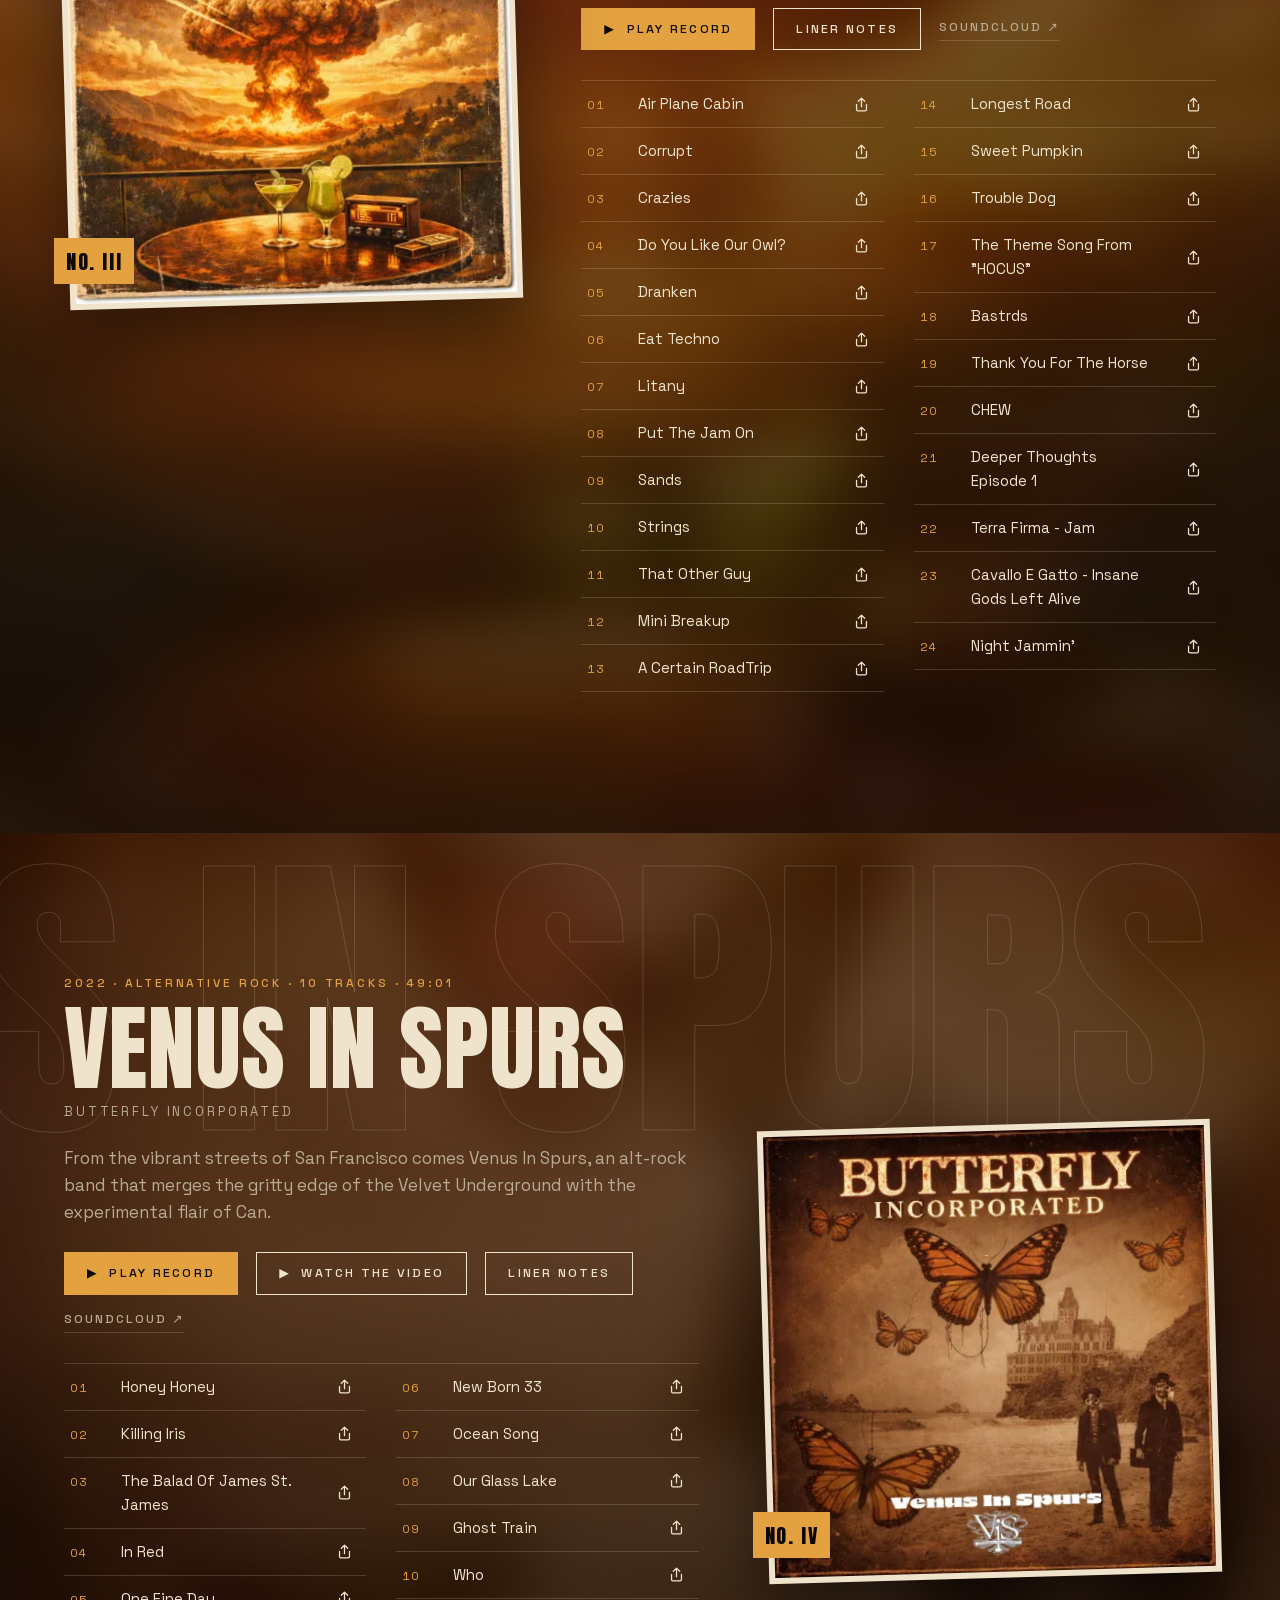
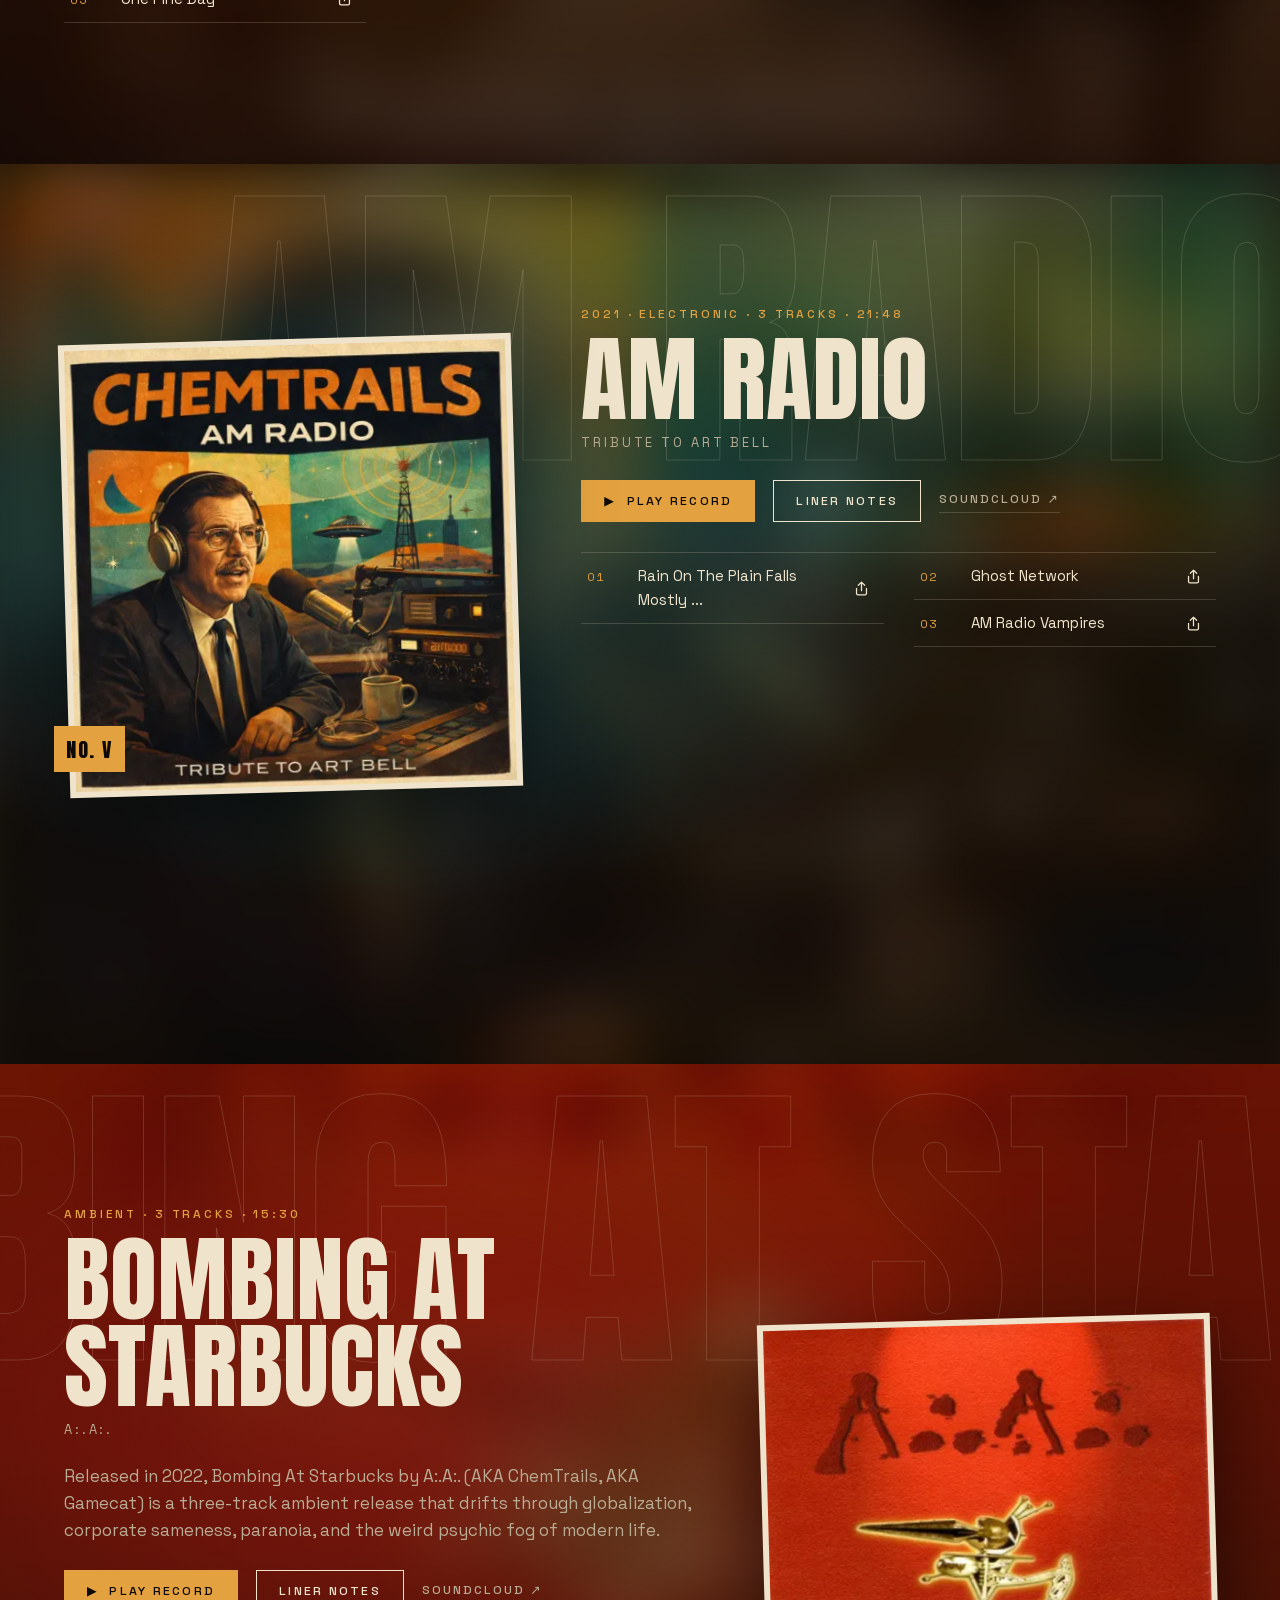
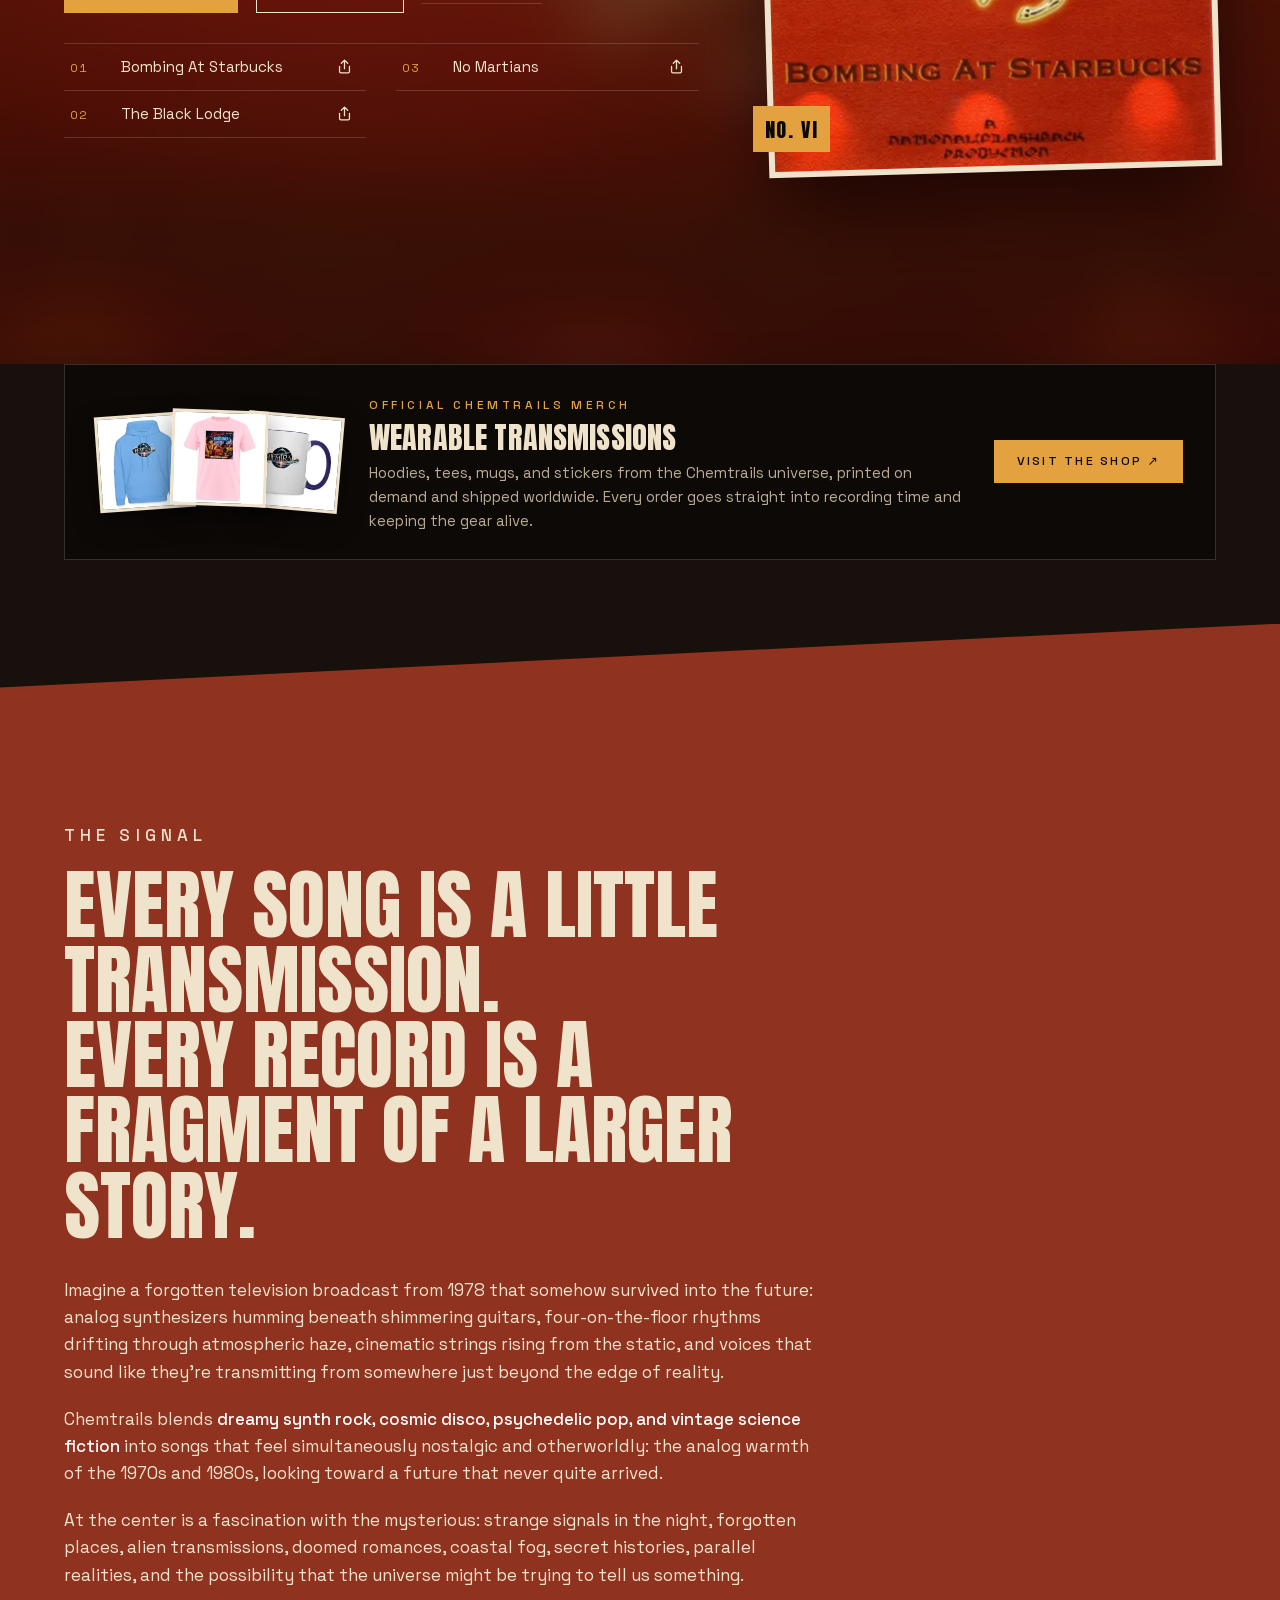
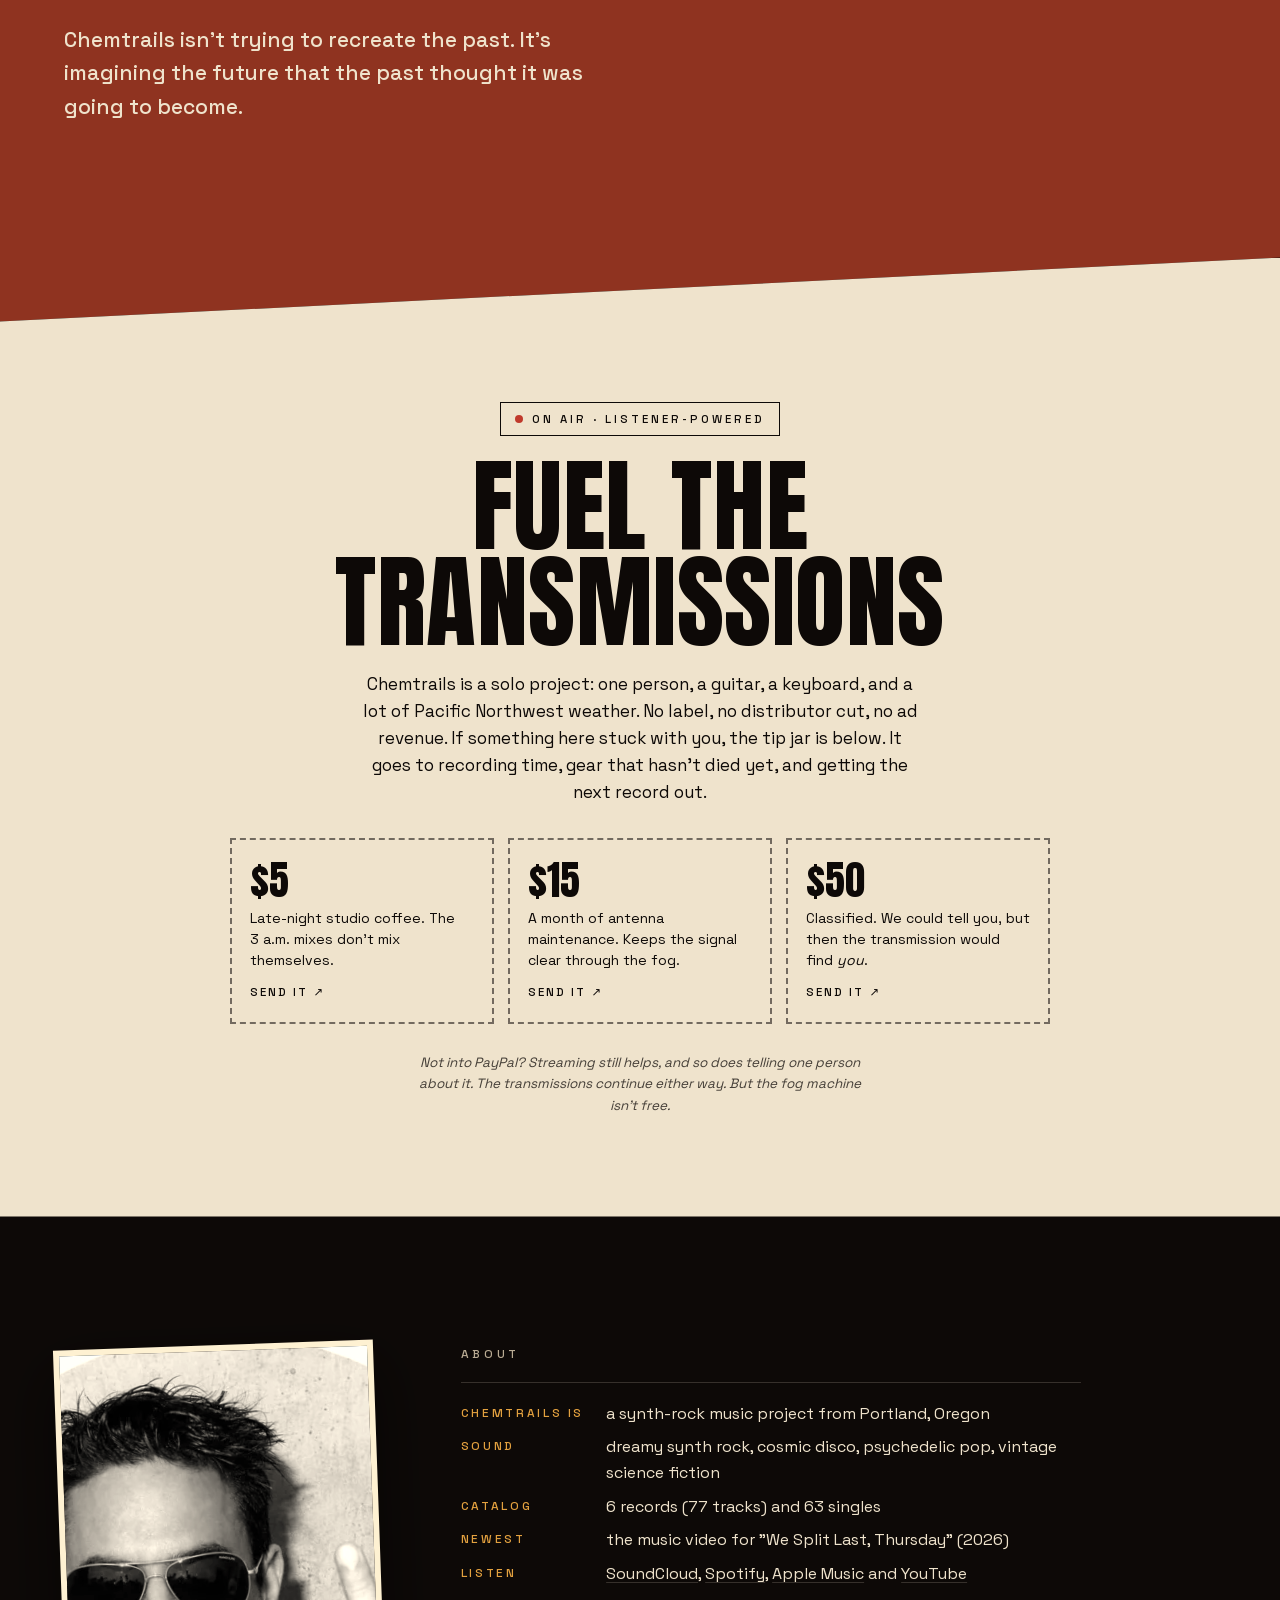
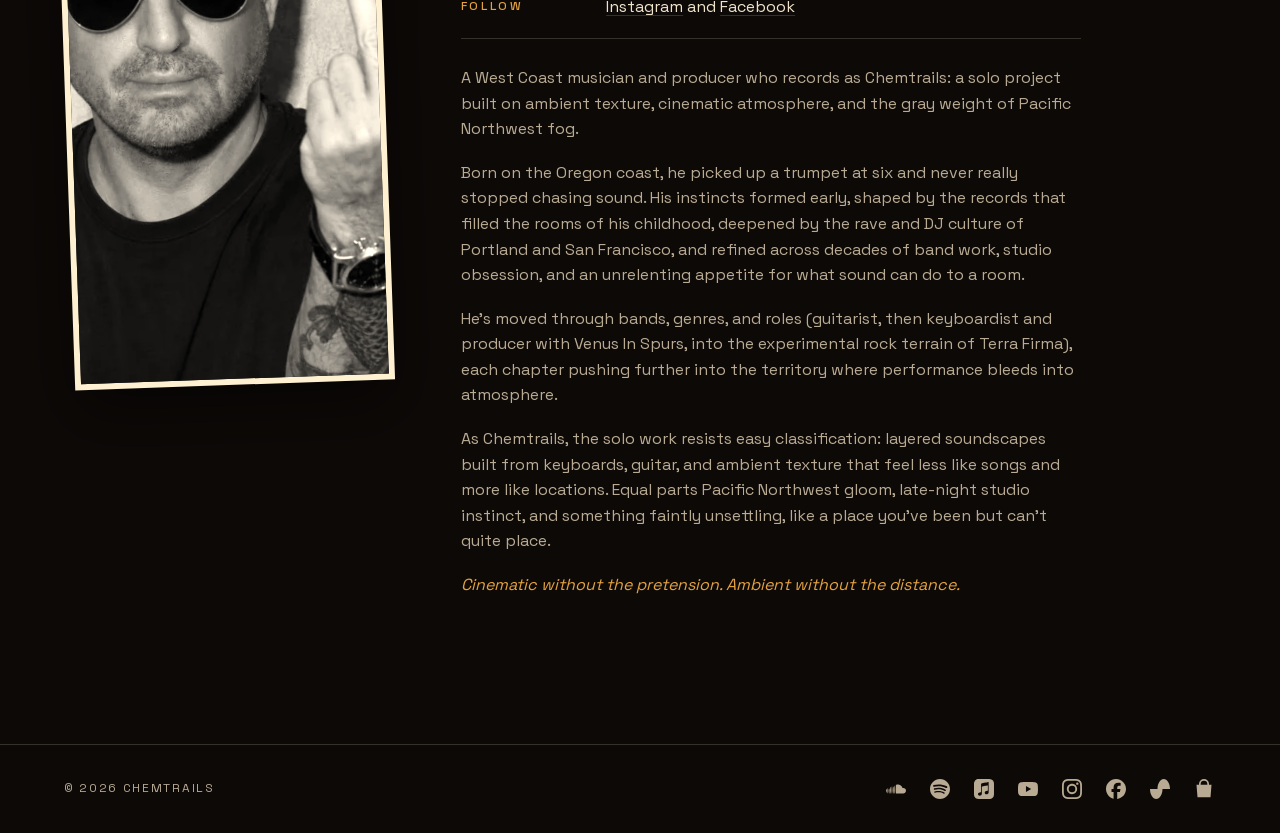
==== commit 386a6822: "Footer: brand icons for all eight channels Simple Icons (CC0) paths inline, site colors, aria-label " ====
--- a/index.html
+++ b/index.html
@@ -27,7 +27,7 @@
   <link rel="apple-touch-icon" href="/assets/apple-touch-icon.png">
   <link rel="preload" href="/assets/fonts/anton-latin.woff2" as="font" type="font/woff2" crossorigin>
   <link rel="preload" href="/assets/fonts/space-grotesk-latin.woff2" as="font" type="font/woff2" crossorigin>
-  <link rel="stylesheet" href="/style.css?v=b18fee15">
+  <link rel="stylesheet" href="/style.css?v=3c34d88a">
 </head>
 <body class="home">
   <div class="grain" aria-hidden="true"></div>
@@ -337,14 +337,14 @@
   <footer class="footer">
     <span>© 2026 Chemtrails</span>
     <div class="footer-links">
-      <a href="https://soundcloud.com/chemtrails" target="_blank" rel="noopener">SoundCloud</a>
-      <a href="https://open.spotify.com/artist/64kqKKXxzd2POSCzFz4utw" target="_blank" rel="noopener">Spotify</a>
-      <a href="https://music.apple.com/us/artist/chemtrails/404715979" target="_blank" rel="noopener">Apple Music</a>
-      <a href="https://www.youtube.com/channel/UCBp1ER64T6_AvGpECk63Z6g" target="_blank" rel="noopener" data-ev="youtube_click">YouTube</a>
-      <a href="https://www.instagram.com/chemtrails.band" target="_blank" rel="noopener">Instagram</a>
-      <a href="https://www.facebook.com/ChemtrailsMusic" target="_blank" rel="noopener">Facebook</a>
-      <a href="https://suno.com/@gamecat2300" target="_blank" rel="noopener">Suno</a>
-      <a href="https://chemtrails-music.myspreadshop.com/?utm_source=chemtrails-music.com&utm_medium=footer&utm_campaign=merch" target="_blank" rel="noopener">Shop</a>
+      <a href="https://soundcloud.com/chemtrails" target="_blank" rel="noopener" aria-label="SoundCloud" title="SoundCloud"><svg viewBox="0 0 24 24" width="20" height="20" fill="currentColor" aria-hidden="true"><path d="M23.999 14.165c-.052 1.796-1.612 3.169-3.4 3.169h-8.18a.68.68 0 0 1-.675-.683V7.862a.747.747 0 0 1 .452-.724s.75-.513 2.333-.513a5.364 5.364 0 0 1 2.763.755 5.433 5.433 0 0 1 2.57 3.54c.282-.08.574-.121.868-.12.884 0 1.73.358 2.347.992s.948 1.49.922 2.373ZM10.721 8.421c.247 2.98.427 5.697 0 8.672a.264.264 0 0 1-.53 0c-.395-2.946-.22-5.718 0-8.672a.264.264 0 0 1 .53 0ZM9.072 9.448c.285 2.659.37 4.986-.006 7.655a.277.277 0 0 1-.55 0c-.331-2.63-.256-5.02 0-7.655a.277.277 0 0 1 .556 0Zm-1.663-.257c.27 2.726.39 5.171 0 7.904a.266.266 0 0 1-.532 0c-.38-2.69-.257-5.21 0-7.904a.266.266 0 0 1 .532 0Zm-1.647.77a26.108 26.108 0 0 1-.008 7.147.272.272 0 0 1-.542 0 27.955 27.955 0 0 1 0-7.147.275.275 0 0 1 .55 0Zm-1.67 1.769c.421 1.865.228 3.5-.029 5.388a.257.257 0 0 1-.514 0c-.21-1.858-.398-3.549 0-5.389a.272.272 0 0 1 .543 0Zm-1.655-.273c.388 1.897.26 3.508-.01 5.412-.026.28-.514.283-.54 0-.244-1.878-.347-3.54-.01-5.412a.283.283 0 0 1 .56 0Zm-1.668.911c.4 1.268.257 2.292-.026 3.572a.257.257 0 0 1-.514 0c-.241-1.262-.354-2.312-.023-3.572a.283.283 0 0 1 .563 0Z"/></svg></a>
+      <a href="https://open.spotify.com/artist/64kqKKXxzd2POSCzFz4utw" target="_blank" rel="noopener" aria-label="Spotify" title="Spotify"><svg viewBox="0 0 24 24" width="20" height="20" fill="currentColor" aria-hidden="true"><path d="M12 0C5.4 0 0 5.4 0 12s5.4 12 12 12 12-5.4 12-12S18.66 0 12 0zm5.521 17.34c-.24.359-.66.48-1.021.24-2.82-1.74-6.36-2.101-10.561-1.141-.418.122-.779-.179-.899-.539-.12-.421.18-.78.54-.9 4.56-1.021 8.52-.6 11.64 1.32.42.18.479.659.301 1.02zm1.44-3.3c-.301.42-.841.6-1.262.3-3.239-1.98-8.159-2.58-11.939-1.38-.479.12-1.02-.12-1.14-.6-.12-.48.12-1.021.6-1.141C9.6 9.9 15 10.561 18.72 12.84c.361.181.54.78.241 1.2zm.12-3.36C15.24 8.4 8.82 8.16 5.16 9.301c-.6.179-1.2-.181-1.38-.721-.18-.601.18-1.2.72-1.381 4.26-1.26 11.28-1.02 15.721 1.621.539.3.719 1.02.419 1.56-.299.421-1.02.599-1.559.3z"/></svg></a>
+      <a href="https://music.apple.com/us/artist/chemtrails/404715979" target="_blank" rel="noopener" aria-label="Apple Music" title="Apple Music"><svg viewBox="0 0 24 24" width="20" height="20" fill="currentColor" aria-hidden="true"><path d="M23.994 6.124a9.23 9.23 0 00-.24-2.19c-.317-1.31-1.062-2.31-2.18-3.043a5.022 5.022 0 00-1.877-.726 10.496 10.496 0 00-1.564-.15c-.04-.003-.083-.01-.124-.013H5.986c-.152.01-.303.017-.455.026-.747.043-1.49.123-2.193.4-1.336.53-2.3 1.452-2.865 2.78-.192.448-.292.925-.363 1.408-.056.392-.088.785-.1 1.18 0 .032-.007.062-.01.093v12.223c.01.14.017.283.027.424.05.815.154 1.624.497 2.373.65 1.42 1.738 2.353 3.234 2.801.42.127.856.187 1.293.228.555.053 1.11.06 1.667.06h11.03a12.5 12.5 0 001.57-.1c.822-.106 1.596-.35 2.295-.81a5.046 5.046 0 001.88-2.207c.186-.42.293-.87.37-1.324.113-.675.138-1.358.137-2.04-.002-3.8 0-7.595-.003-11.393zm-6.423 3.99v5.712c0 .417-.058.827-.244 1.206-.29.59-.76.962-1.388 1.14-.35.1-.706.157-1.07.173-.95.045-1.773-.6-1.943-1.536a1.88 1.88 0 011.038-2.022c.323-.16.67-.25 1.018-.324.378-.082.758-.153 1.134-.24.274-.063.457-.23.51-.516a.904.904 0 00.02-.193c0-1.815 0-3.63-.002-5.443a.725.725 0 00-.026-.185c-.04-.15-.15-.243-.304-.234-.16.01-.318.035-.475.066-.76.15-1.52.303-2.28.456l-2.325.47-1.374.278c-.016.003-.032.01-.048.013-.277.077-.377.203-.39.49-.002.042 0 .086 0 .13-.002 2.602 0 5.204-.003 7.805 0 .42-.047.836-.215 1.227-.278.64-.77 1.04-1.434 1.233-.35.1-.71.16-1.075.172-.96.036-1.755-.6-1.92-1.544-.14-.812.23-1.685 1.154-2.075.357-.15.73-.232 1.108-.31.287-.06.575-.116.86-.177.383-.083.583-.323.6-.714v-.15c0-2.96 0-5.922.002-8.882 0-.123.013-.25.042-.37.07-.285.273-.448.546-.518.255-.066.515-.112.774-.165.733-.15 1.466-.296 2.2-.444l2.27-.46c.67-.134 1.34-.27 2.01-.403.22-.043.442-.088.663-.106.31-.025.523.17.554.482.008.073.012.148.012.223.002 1.91.002 3.822 0 5.732z"/></svg></a>
+      <a href="https://www.youtube.com/channel/UCBp1ER64T6_AvGpECk63Z6g" target="_blank" rel="noopener" aria-label="YouTube" title="YouTube" data-ev="youtube_click"><svg viewBox="0 0 24 24" width="20" height="20" fill="currentColor" aria-hidden="true"><path d="M23.498 6.186a3.016 3.016 0 0 0-2.122-2.136C19.505 3.545 12 3.545 12 3.545s-7.505 0-9.377.505A3.017 3.017 0 0 0 .502 6.186C0 8.07 0 12 0 12s0 3.93.502 5.814a3.016 3.016 0 0 0 2.122 2.136c1.871.505 9.376.505 9.376.505s7.505 0 9.377-.505a3.015 3.015 0 0 0 2.122-2.136C24 15.93 24 12 24 12s0-3.93-.502-5.814zM9.545 15.568V8.432L15.818 12l-6.273 3.568z"/></svg></a>
+      <a href="https://www.instagram.com/chemtrails.band" target="_blank" rel="noopener" aria-label="Instagram" title="Instagram"><svg viewBox="0 0 24 24" width="20" height="20" fill="currentColor" aria-hidden="true"><path d="M7.0301.084c-1.2768.0602-2.1487.264-2.911.5634-.7888.3075-1.4575.72-2.1228 1.3877-.6652.6677-1.075 1.3368-1.3802 2.127-.2954.7638-.4956 1.6365-.552 2.914-.0564 1.2775-.0689 1.6882-.0626 4.947.0062 3.2586.0206 3.6671.0825 4.9473.061 1.2765.264 2.1482.5635 2.9107.308.7889.72 1.4573 1.388 2.1228.6679.6655 1.3365 1.0743 2.1285 1.38.7632.295 1.6361.4961 2.9134.552 1.2773.056 1.6884.069 4.9462.0627 3.2578-.0062 3.668-.0207 4.9478-.0814 1.28-.0607 2.147-.2652 2.9098-.5633.7889-.3086 1.4578-.72 2.1228-1.3881.665-.6682 1.0745-1.3378 1.3795-2.1284.2957-.7632.4966-1.636.552-2.9124.056-1.2809.0692-1.6898.063-4.948-.0063-3.2583-.021-3.6668-.0817-4.9465-.0607-1.2797-.264-2.1487-.5633-2.9117-.3084-.7889-.72-1.4568-1.3876-2.1228C21.2982 1.33 20.628.9208 19.8378.6165 19.074.321 18.2017.1197 16.9244.0645 15.6471.0093 15.236-.005 11.977.0014 8.718.0076 8.31.0215 7.0301.0839m.1402 21.6932c-1.17-.0509-1.8053-.2453-2.2287-.408-.5606-.216-.96-.4771-1.3819-.895-.422-.4178-.6811-.8186-.9-1.378-.1644-.4234-.3624-1.058-.4171-2.228-.0595-1.2645-.072-1.6442-.079-4.848-.007-3.2037.0053-3.583.0607-4.848.05-1.169.2456-1.805.408-2.2282.216-.5613.4762-.96.895-1.3816.4188-.4217.8184-.6814 1.3783-.9003.423-.1651 1.0575-.3614 2.227-.4171 1.2655-.06 1.6447-.072 4.848-.079 3.2033-.007 3.5835.005 4.8495.0608 1.169.0508 1.8053.2445 2.228.408.5608.216.96.4754 1.3816.895.4217.4194.6816.8176.9005 1.3787.1653.4217.3617 1.056.4169 2.2263.0602 1.2655.0739 1.645.0796 4.848.0058 3.203-.0055 3.5834-.061 4.848-.051 1.17-.245 1.8055-.408 2.2294-.216.5604-.4763.96-.8954 1.3814-.419.4215-.8181.6811-1.3783.9-.4224.1649-1.0577.3617-2.2262.4174-1.2656.0595-1.6448.072-4.8493.079-3.2045.007-3.5825-.006-4.848-.0608M16.953 5.5864A1.44 1.44 0 1 0 18.39 4.144a1.44 1.44 0 0 0-1.437 1.4424M5.8385 12.012c.0067 3.4032 2.7706 6.1557 6.173 6.1493 3.4026-.0065 6.157-2.7701 6.1506-6.1733-.0065-3.4032-2.771-6.1565-6.174-6.1498-3.403.0067-6.156 2.771-6.1496 6.1738M8 12.0077a4 4 0 1 1 4.008 3.9921A3.9996 3.9996 0 0 1 8 12.0077"/></svg></a>
+      <a href="https://www.facebook.com/ChemtrailsMusic" target="_blank" rel="noopener" aria-label="Facebook" title="Facebook"><svg viewBox="0 0 24 24" width="20" height="20" fill="currentColor" aria-hidden="true"><path d="M9.101 23.691v-7.98H6.627v-3.667h2.474v-1.58c0-4.085 1.848-5.978 5.858-5.978.401 0 .955.042 1.468.103a8.68 8.68 0 0 1 1.141.195v3.325a8.623 8.623 0 0 0-.653-.036 26.805 26.805 0 0 0-.733-.009c-.707 0-1.259.096-1.675.309a1.686 1.686 0 0 0-.679.622c-.258.42-.374.995-.374 1.752v1.297h3.919l-.386 2.103-.287 1.564h-3.246v8.245C19.396 23.238 24 18.179 24 12.044c0-6.627-5.373-12-12-12s-12 5.373-12 12c0 5.628 3.874 10.35 9.101 11.647Z"/></svg></a>
+      <a href="https://suno.com/@gamecat2300" target="_blank" rel="noopener" aria-label="Suno" title="Suno"><svg viewBox="0 0 24 24" width="20" height="20" fill="currentColor" aria-hidden="true"><path d="M16.5 0C20.642 0 24 5.373 24 12h-9c0 6.627-3.358 12-7.5 12C3.358 24 0 18.627 0 12h9c0-6.627 3.358-12 7.5-12Z"/></svg></a>
+      <a href="https://chemtrails-music.myspreadshop.com/?utm_source=chemtrails-music.com&utm_medium=footer&utm_campaign=merch" target="_blank" rel="noopener" aria-label="Shop" title="Shop"><svg viewBox="0 0 24 24" width="20" height="20" fill="currentColor" aria-hidden="true"><path d="M6 7V6a6 6 0 0 1 12 0v1h3l-1.2 15H4.2L3 7h3zm2 0h8V6a4 4 0 0 0-8 0v1z"/></svg></a>
     </div>
   </footer>
   <dialog class="vmodal" id="video-modal" data-videos="{&quot;we-split-last-thursday&quot;:{&quot;yt&quot;:&quot;qYGg00EIdLw&quot;,&quot;title&quot;:&quot;We Split Last, Thursday (Official Music Video)&quot;,&quot;page&quot;:&quot;/videos/we-split-last-thursday/&quot;},&quot;lesbian-pet-wedding&quot;:{&quot;yt&quot;:&quot;5M-bsChciaY&quot;,&quot;title&quot;:&quot;Lesbian Pet Wedding (Official Music Video)&quot;,&quot;page&quot;:&quot;/videos/lesbian-pet-wedding/&quot;},&quot;our-glass-lake&quot;:{&quot;yt&quot;:&quot;Sdu90JjIPB0&quot;,&quot;title&quot;:&quot;Our Glass Lake - Venus In Spurs (Official Music Video)&quot;,&quot;page&quot;:&quot;/videos/our-glass-lake/&quot;}}" data-default="we-split-last-thursday" aria-label="We Split Last, Thursday (Official Music Video)">
--- a/style.css
+++ b/style.css
@@ -477,8 +477,9 @@
   padding: 32px var(--gut); border-top: 1px solid var(--line);
   font-size: 12px; letter-spacing: 0.14em; text-transform: uppercase; color: var(--bone-dim);
 }
-.footer-links { display: flex; flex-wrap: wrap; gap: 10px 22px; }
-.footer-links a { text-decoration: none; }
+.footer-links { display: flex; flex-wrap: wrap; align-items: center; gap: 12px 20px; }
+.footer-links a { display: inline-flex; padding: 2px; text-decoration: none; }
+.footer-links svg { display: block; }
 .footer-links a:hover { color: var(--ochre); }
 
 /* player bar */
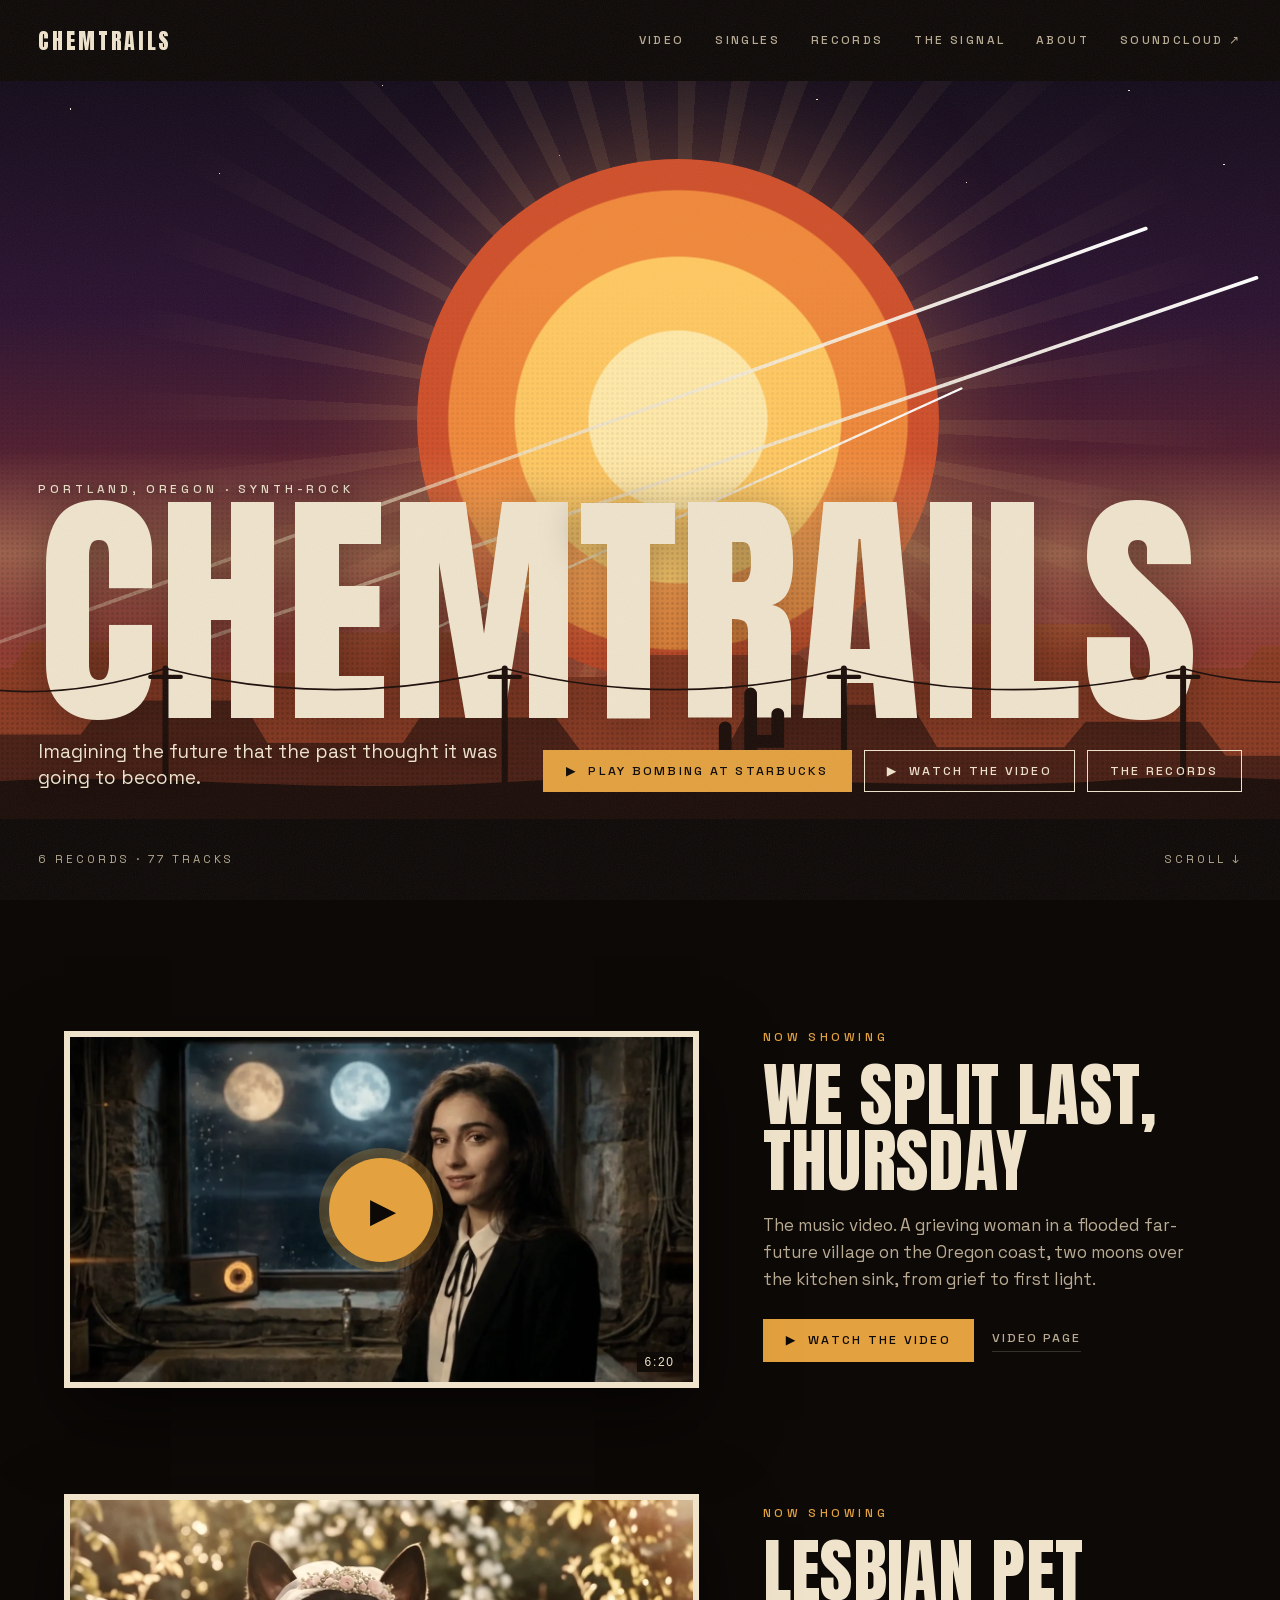
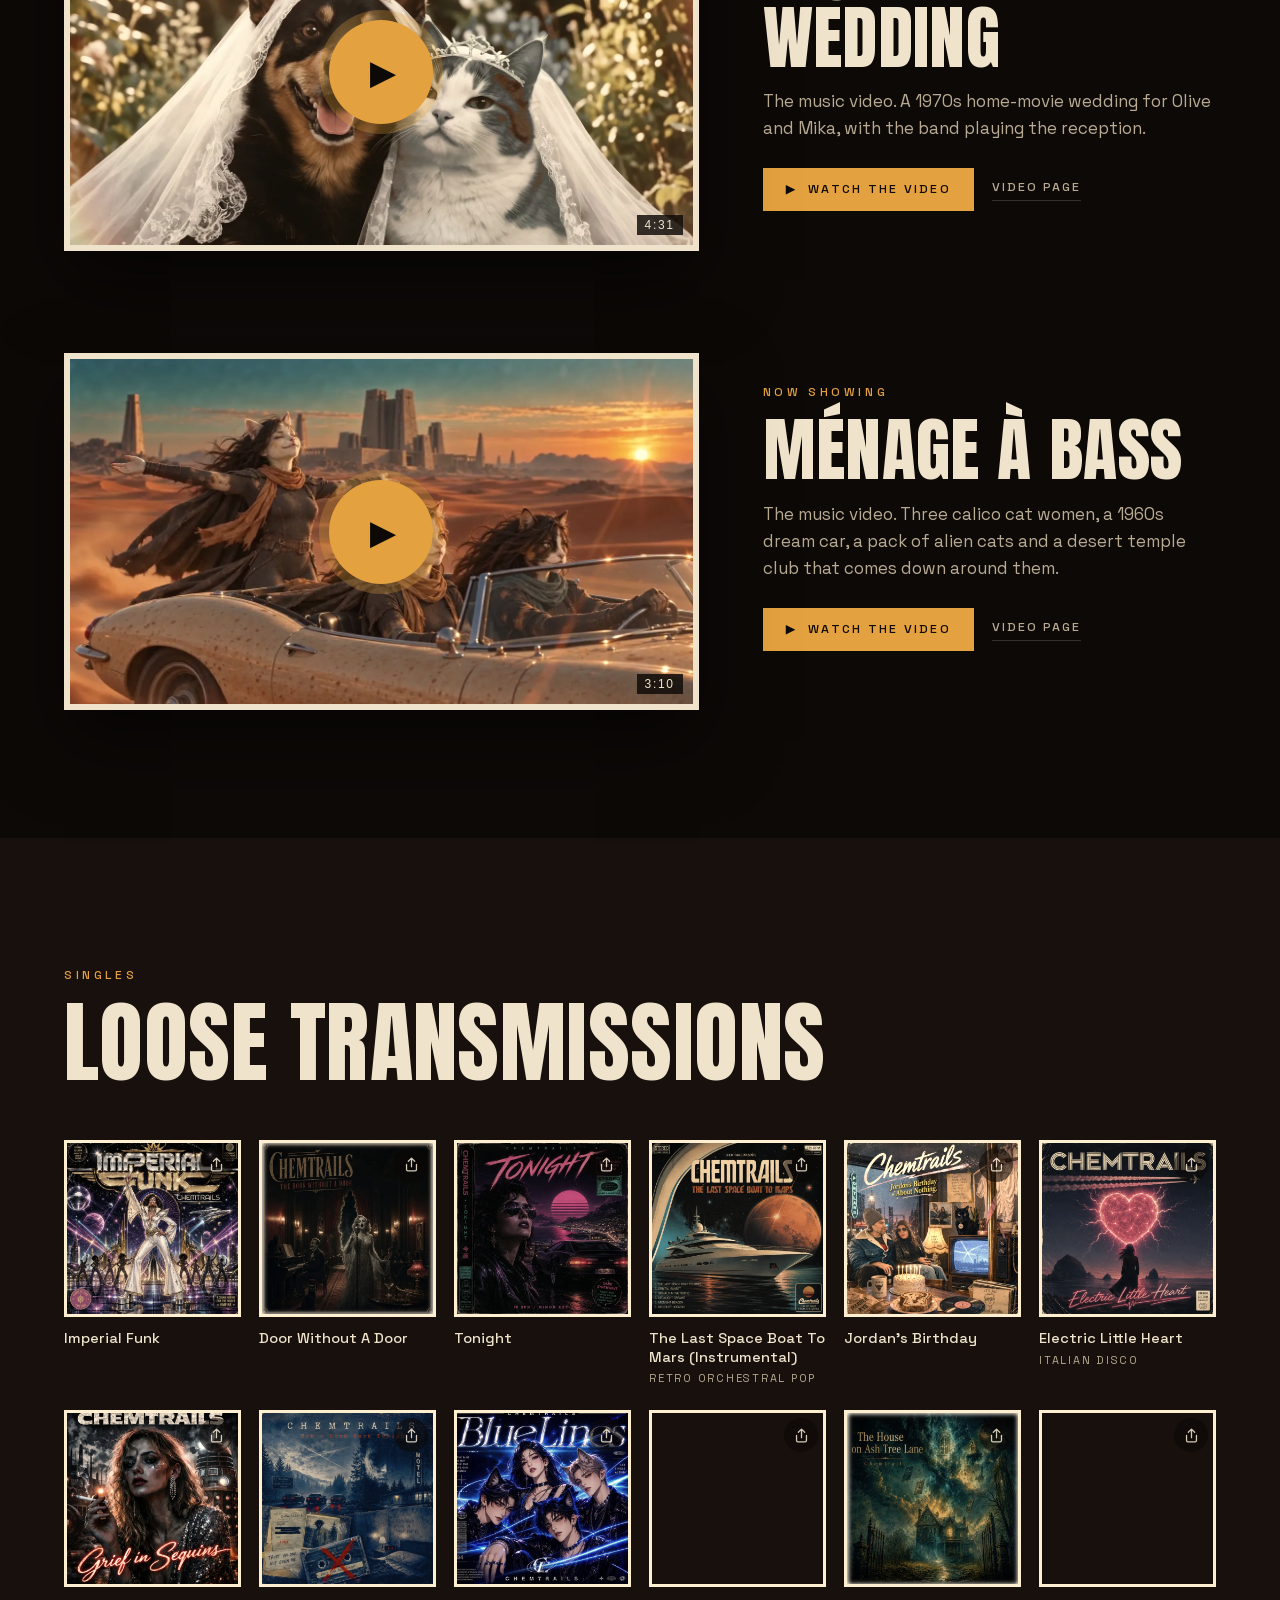
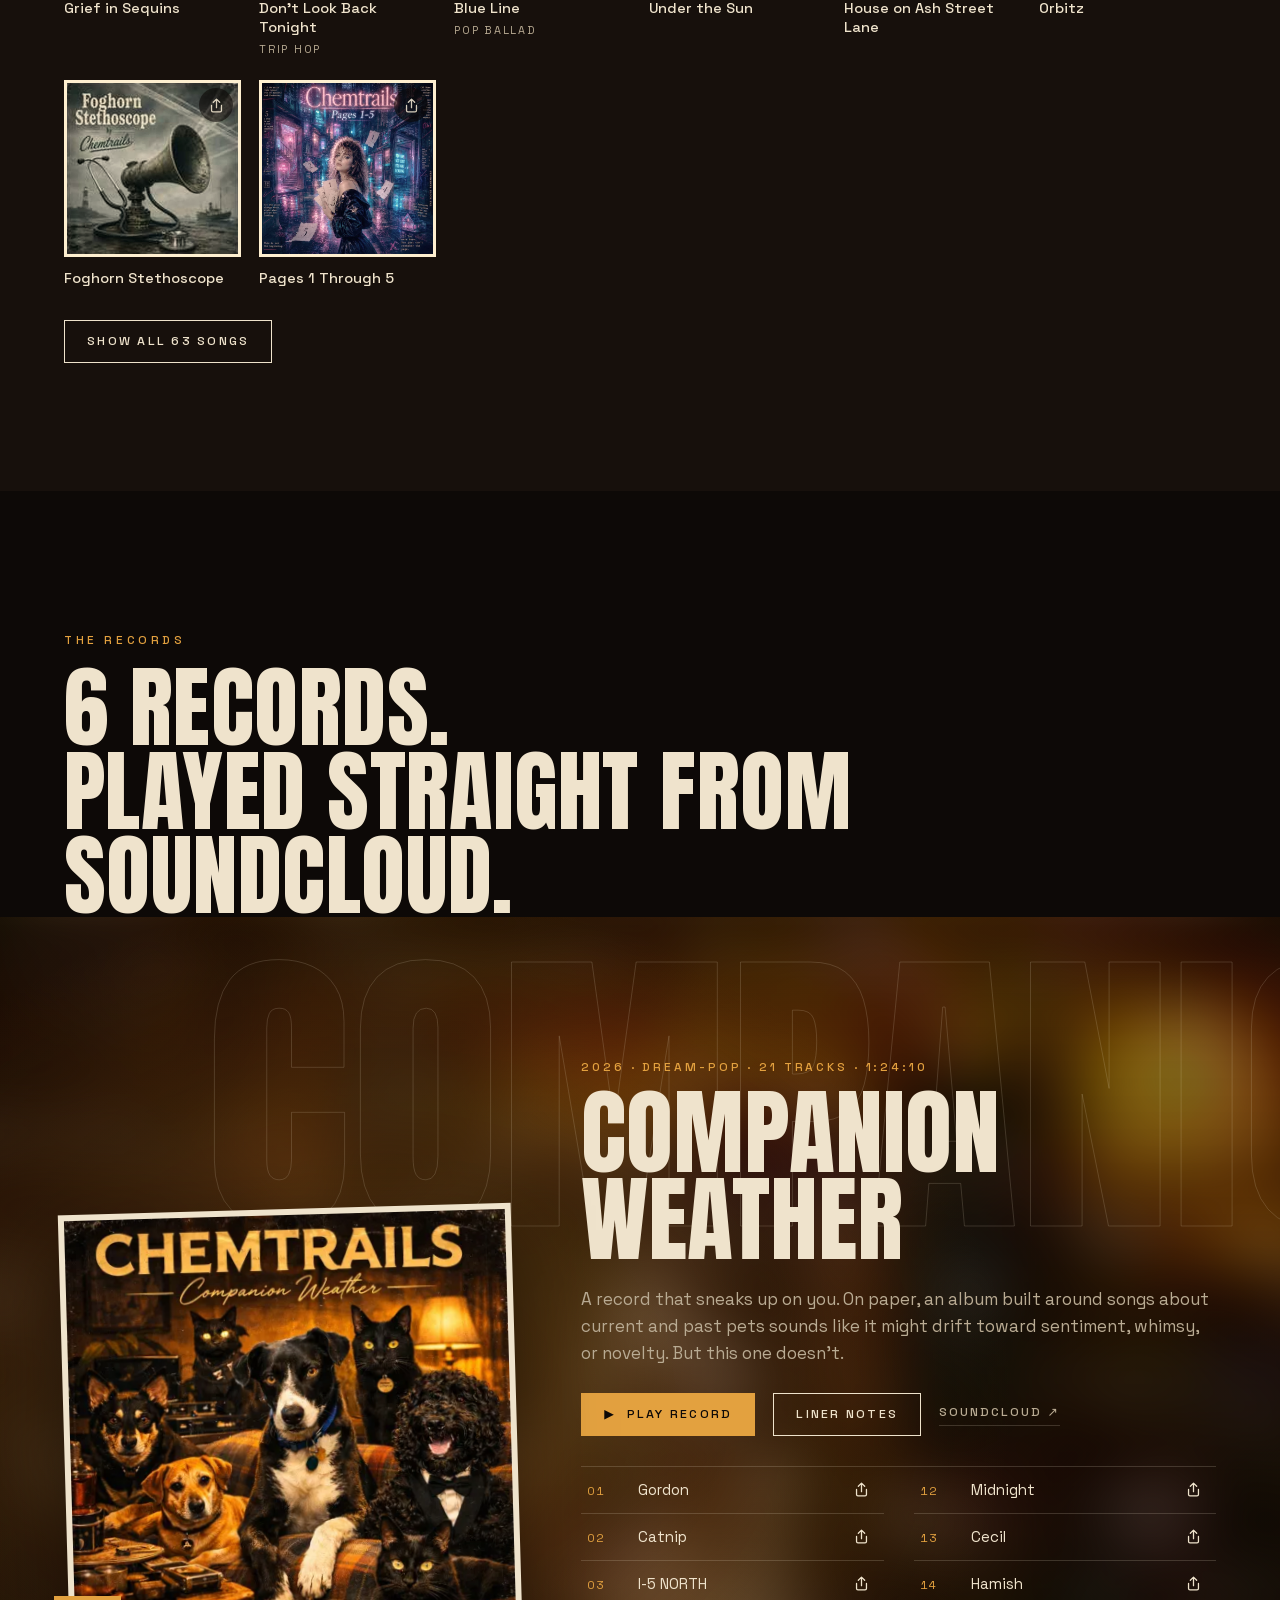
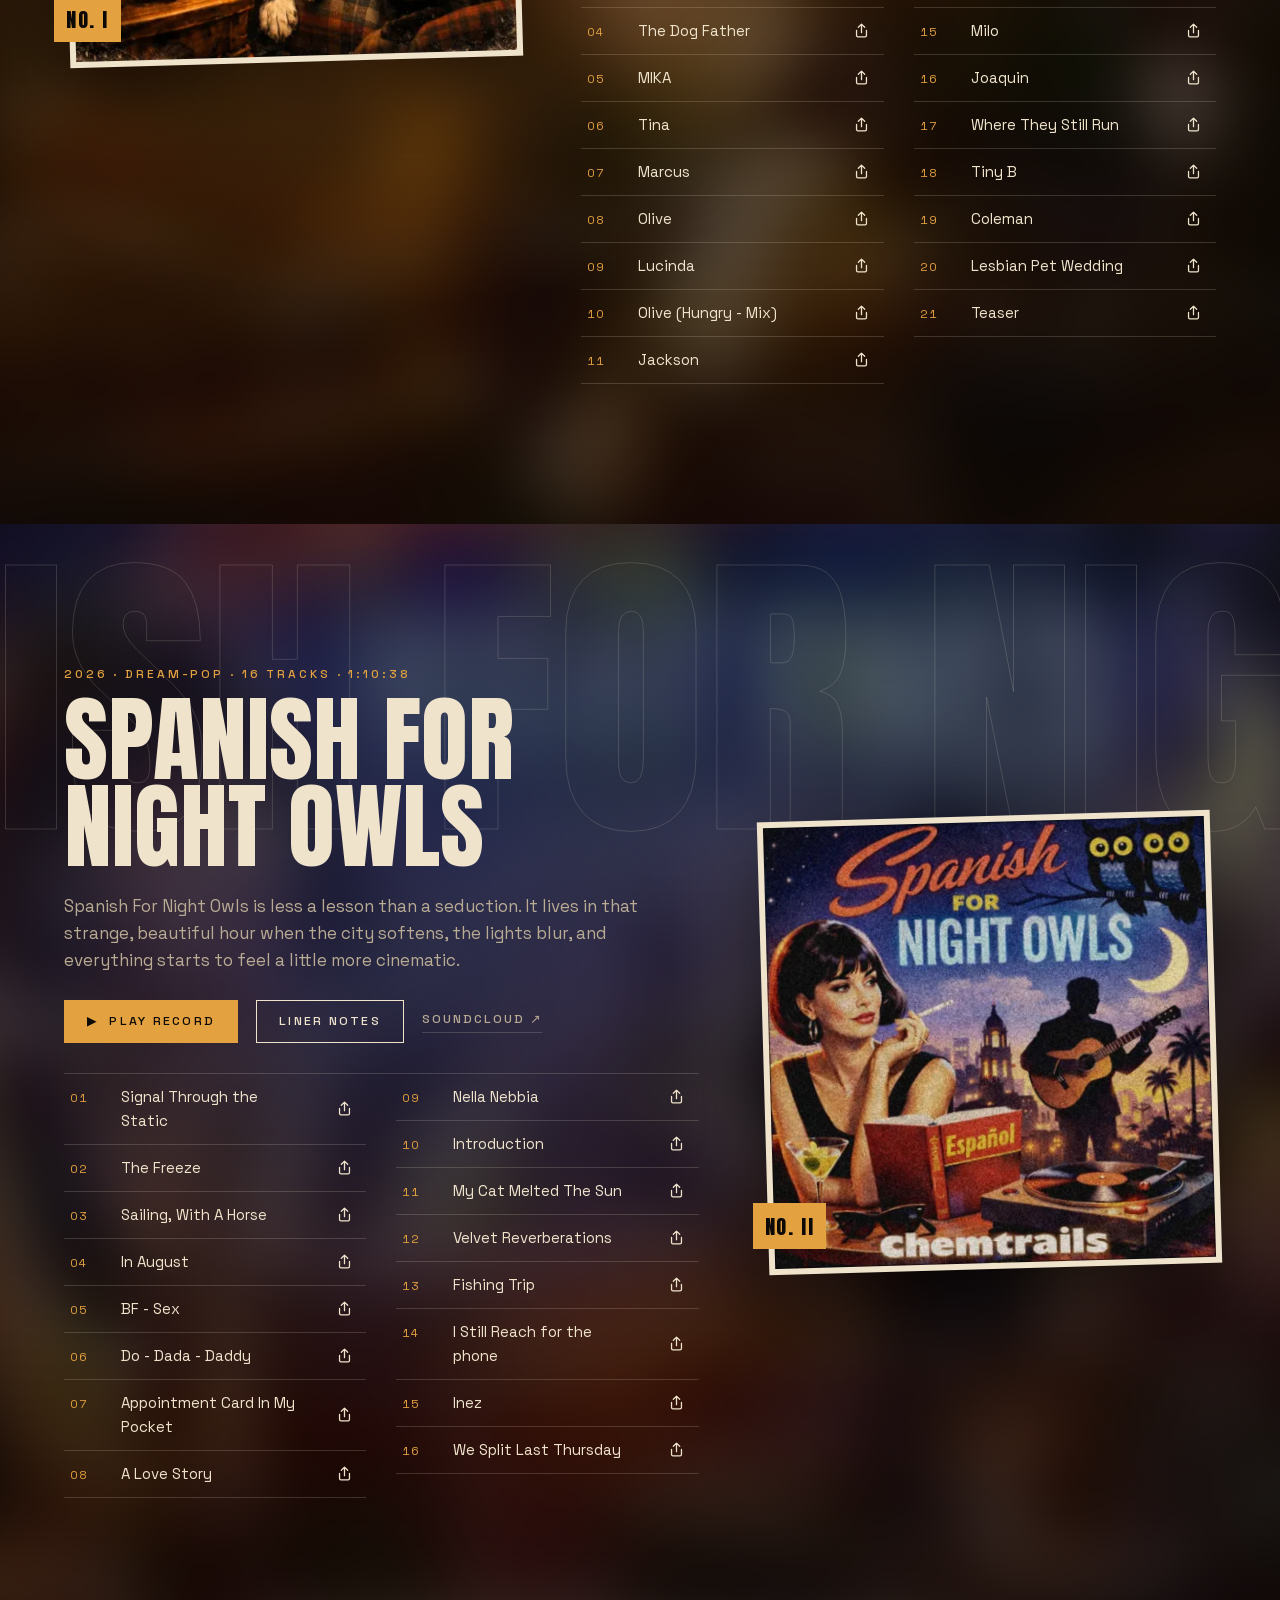
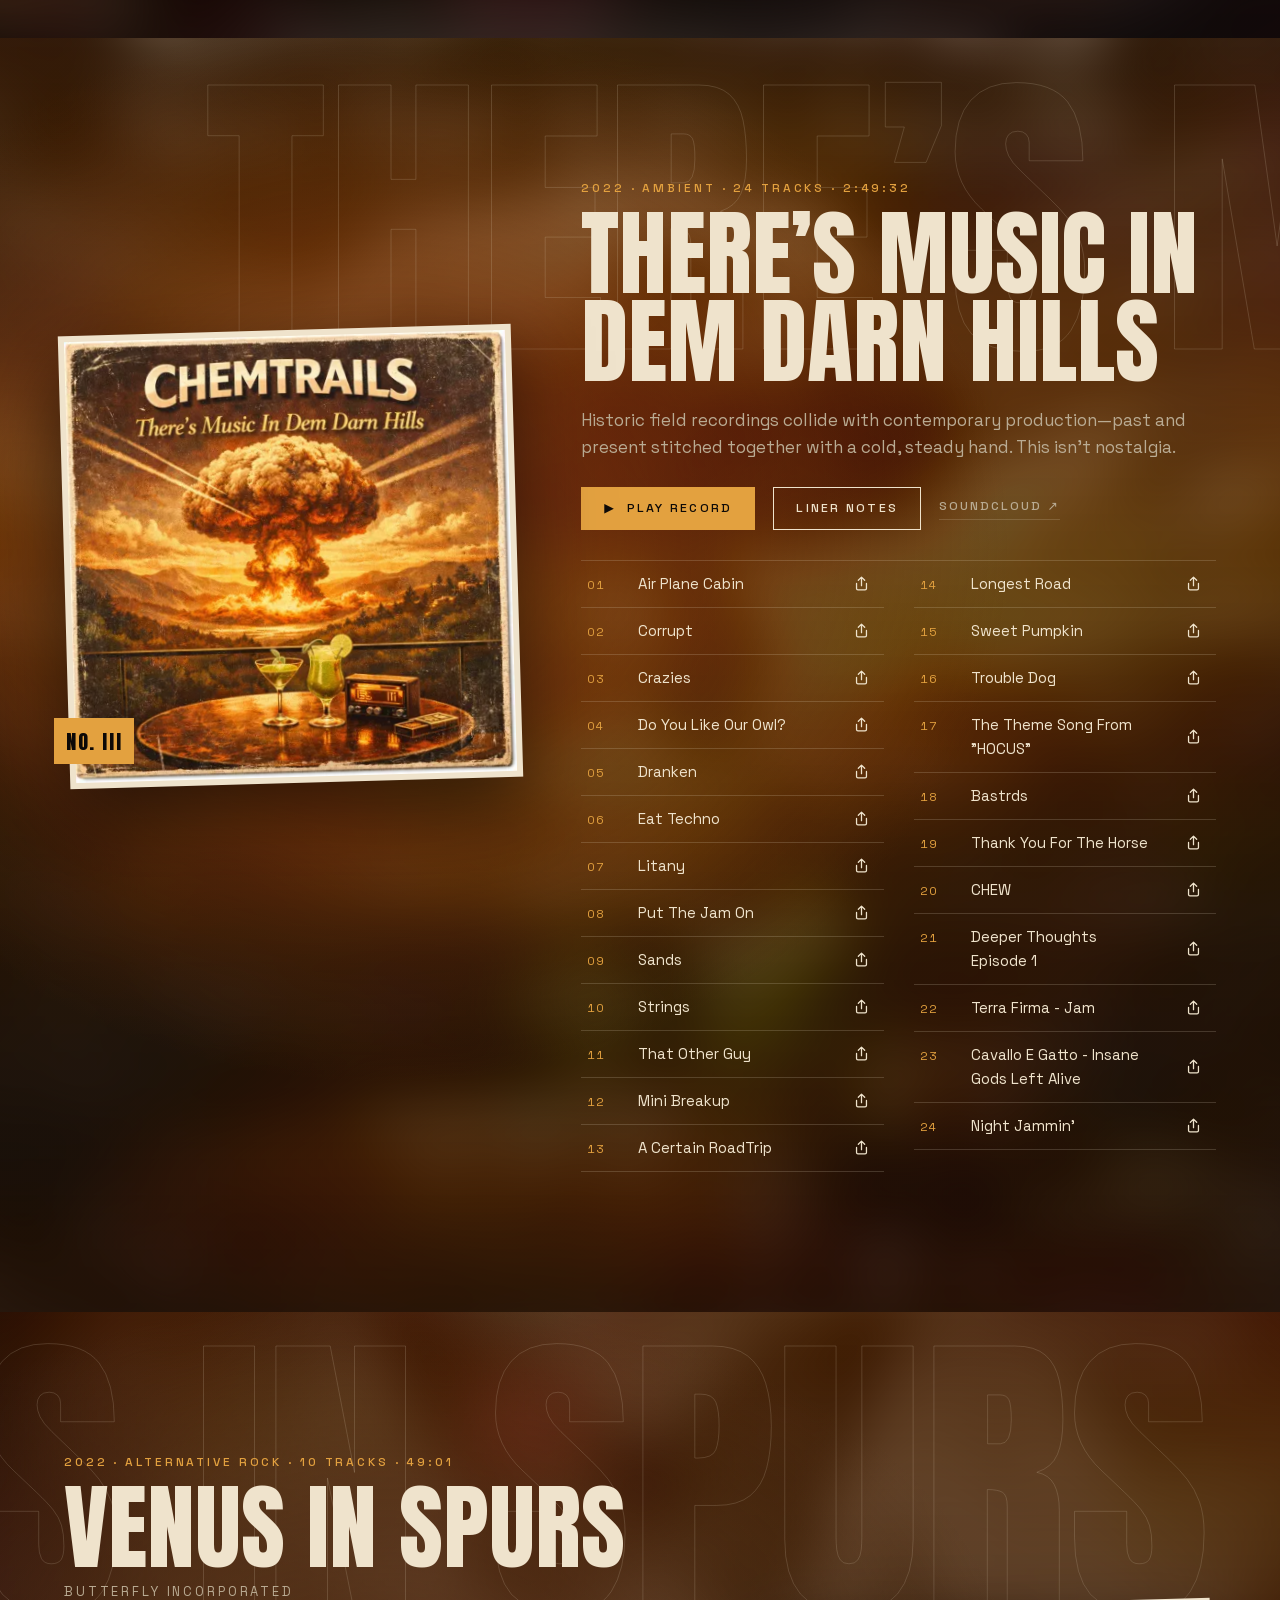
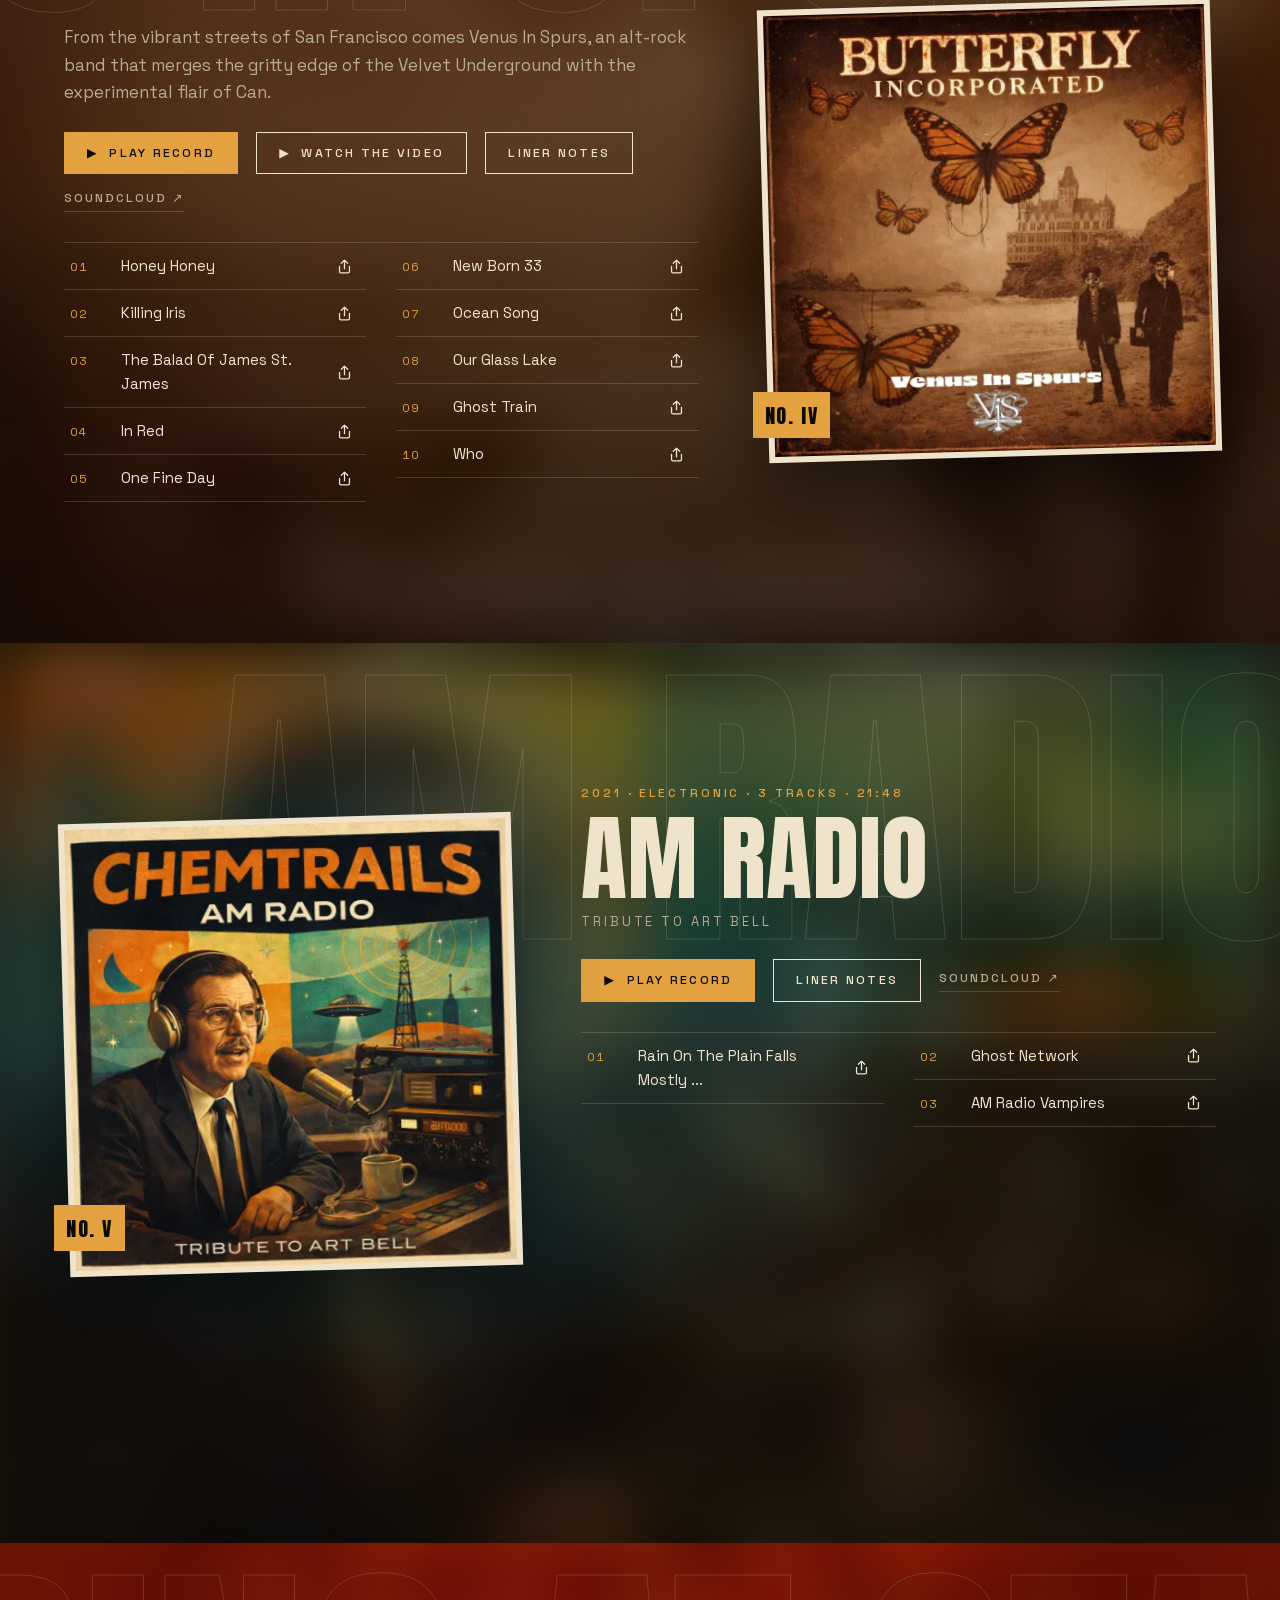
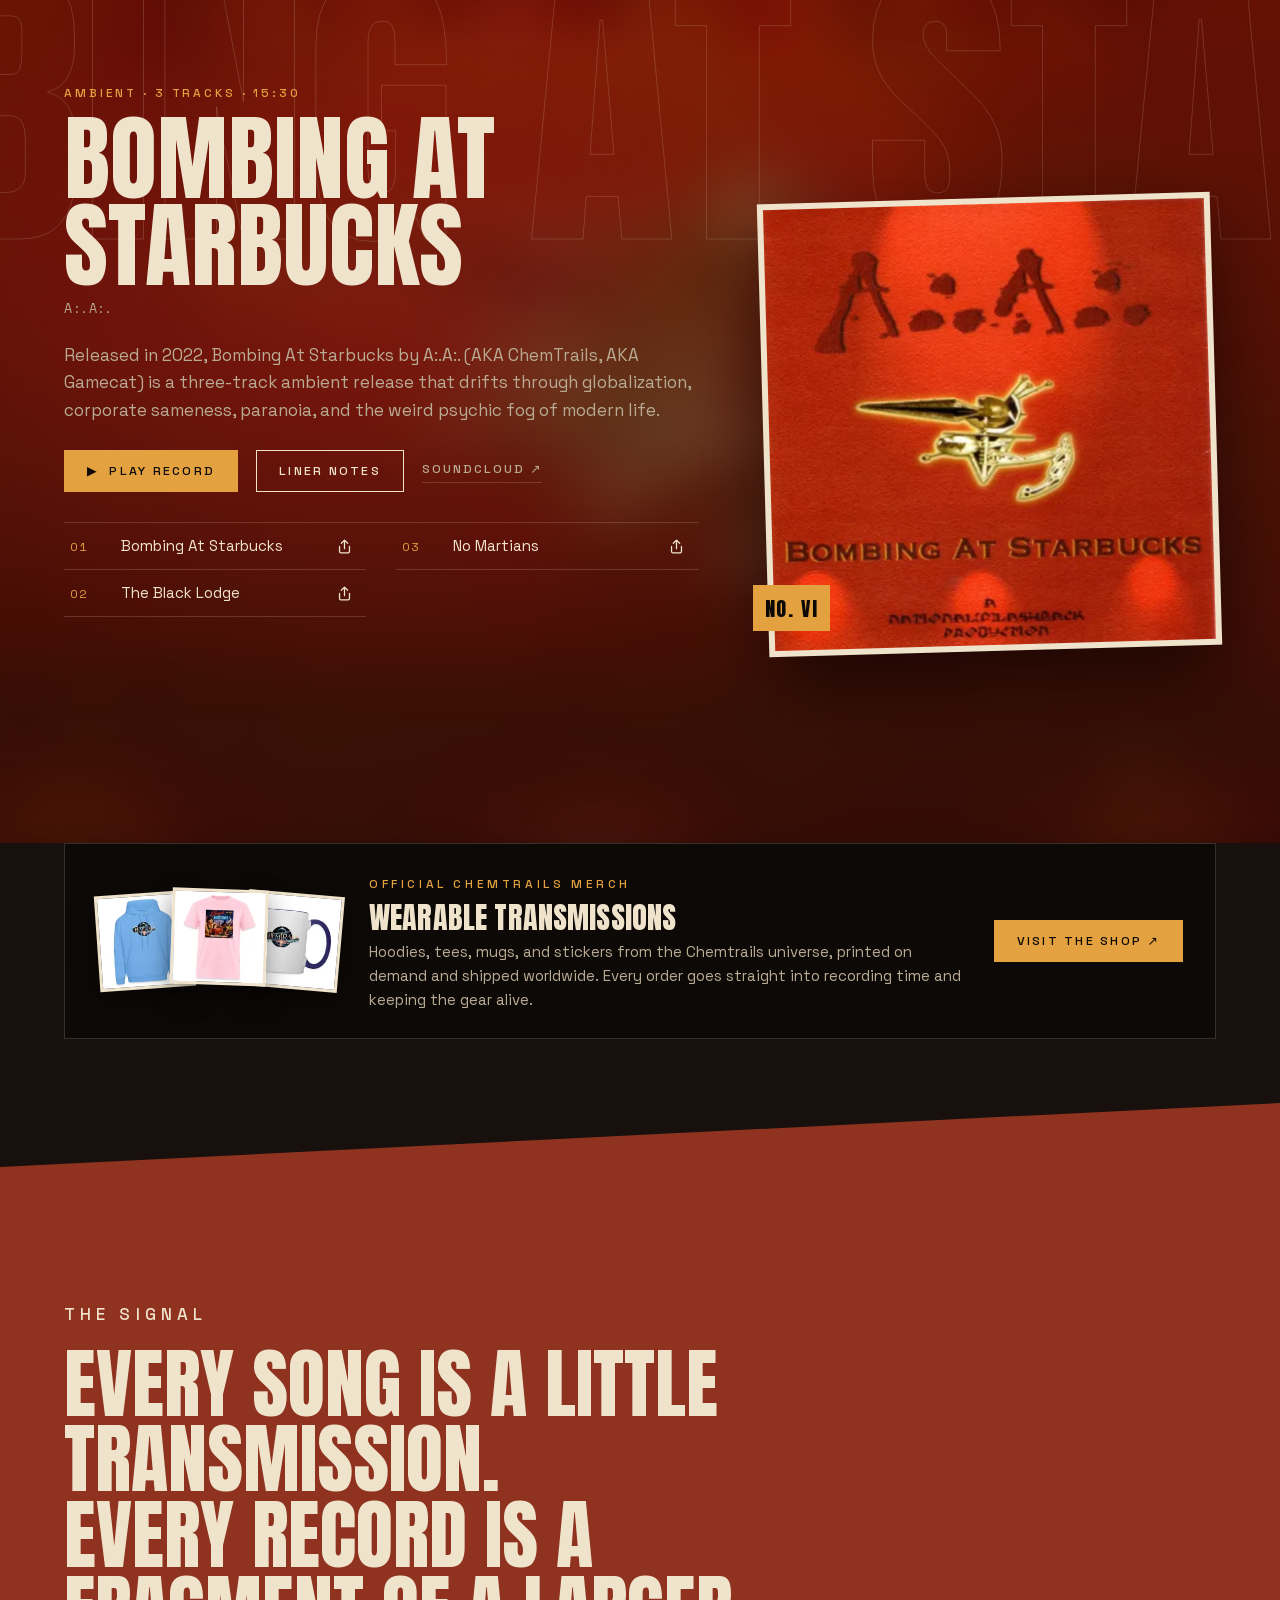
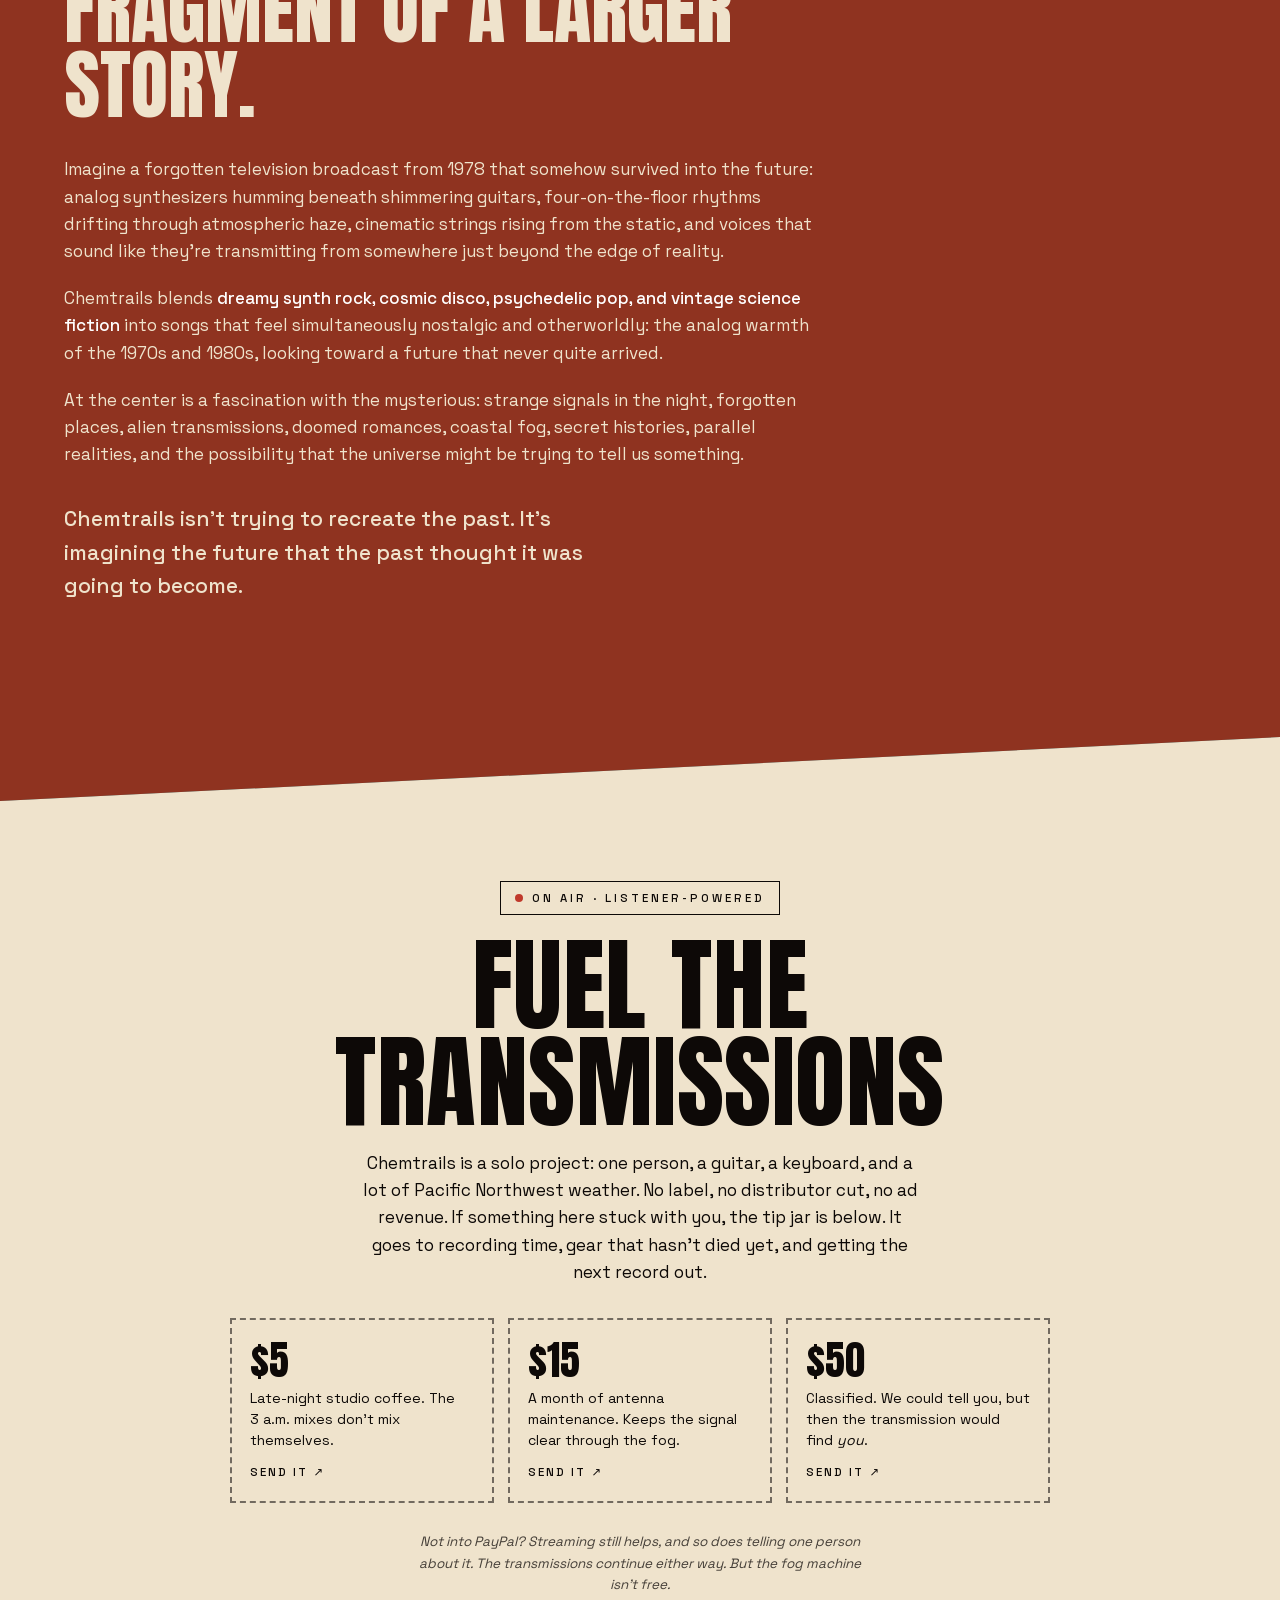
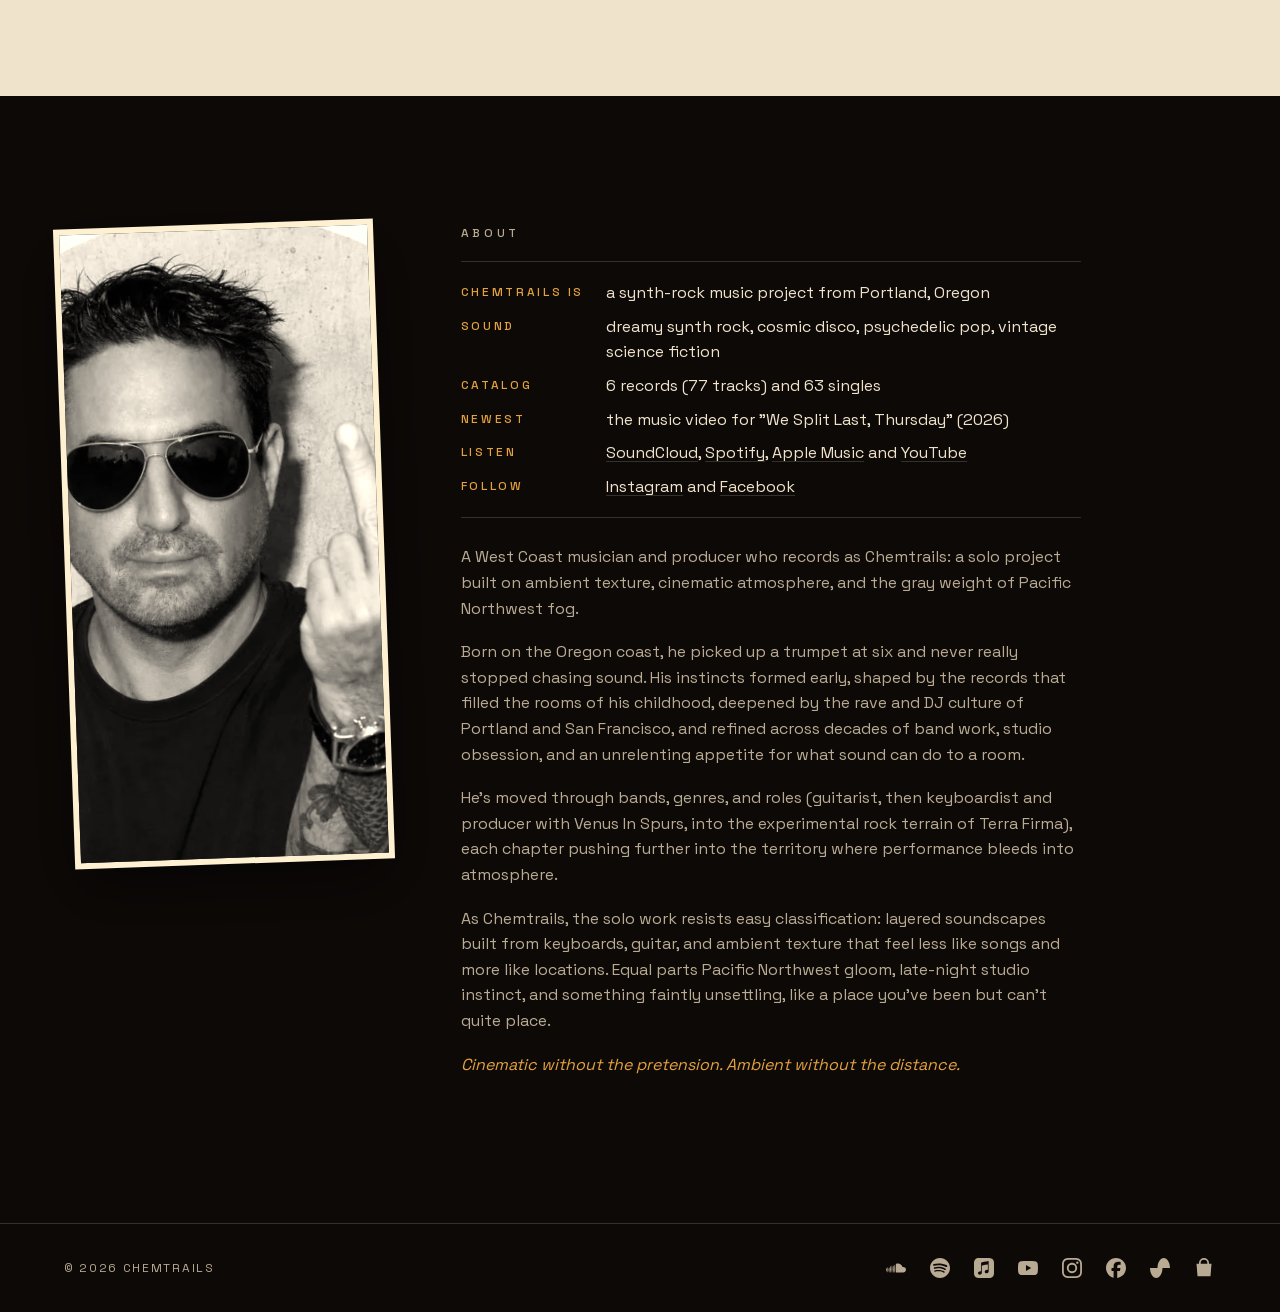
==== commit 91754560: "Ménage à Bass music video: Now showing card under Lesbian Pet Wedding, video page, single-song suppo" ====
--- a/index.html
+++ b/index.html
@@ -113,6 +113,21 @@
           </div>
         </div>
       </div>
+      <div class="ns-grid">
+        <button type="button" class="ns-poster" data-video-open="card" data-video="menage-a-bass" aria-label="Watch the music video for Ménage à Bass (3:10)">
+          <img src="/assets/video/menage-a-bass.webp?v=edd11690" alt="Three calico cat women riding in a cream open-top sports car across red dunes at sunset, one standing with her arms spread wide, a still from the music video" width="1280" height="720" loading="lazy" decoding="async">
+          <span class="ns-play" aria-hidden="true">▶</span><span class="ns-time" aria-hidden="true">3:10</span>
+        </button>
+        <div class="ns-copy">
+          <p class="kicker">Now showing</p>
+          <h2>Ménage à Bass</h2>
+          <p>The music video. Three calico cat women, a 1960s dream car, a pack of alien cats and a desert temple club that comes down around them.</p>
+          <div class="rec-actions">
+            <button type="button" class="btn btn-solid" data-video-open="card-button" data-video="menage-a-bass">▶&nbsp;&nbsp;Watch the video</button>
+            <a class="btn-link" href="/videos/menage-a-bass/">Video page</a>
+          </div>
+        </div>
+      </div>
     </section>
 
     <section class="section singles" id="singles" data-rec="singles" data-sc="https://soundcloud.com/chemtrails/sets/loose-transmissions" data-title="Singles" data-art="/assets/orbitz.webp?v=4ce498ae">
@@ -347,7 +362,7 @@
       <a href="https://chemtrails-music.myspreadshop.com/?utm_source=chemtrails-music.com&utm_medium=footer&utm_campaign=merch" target="_blank" rel="noopener" aria-label="Shop" title="Shop"><svg viewBox="0 0 24 24" width="20" height="20" fill="currentColor" aria-hidden="true"><path d="M6 7V6a6 6 0 0 1 12 0v1h3l-1.2 15H4.2L3 7h3zm2 0h8V6a4 4 0 0 0-8 0v1z"/></svg></a>
     </div>
   </footer>
-  <dialog class="vmodal" id="video-modal" data-videos="{&quot;we-split-last-thursday&quot;:{&quot;yt&quot;:&quot;qYGg00EIdLw&quot;,&quot;title&quot;:&quot;We Split Last, Thursday (Official Music Video)&quot;,&quot;page&quot;:&quot;/videos/we-split-last-thursday/&quot;},&quot;lesbian-pet-wedding&quot;:{&quot;yt&quot;:&quot;5M-bsChciaY&quot;,&quot;title&quot;:&quot;Lesbian Pet Wedding (Official Music Video)&quot;,&quot;page&quot;:&quot;/videos/lesbian-pet-wedding/&quot;},&quot;our-glass-lake&quot;:{&quot;yt&quot;:&quot;Sdu90JjIPB0&quot;,&quot;title&quot;:&quot;Our Glass Lake - Venus In Spurs (Official Music Video)&quot;,&quot;page&quot;:&quot;/videos/our-glass-lake/&quot;}}" data-default="we-split-last-thursday" aria-label="We Split Last, Thursday (Official Music Video)">
+  <dialog class="vmodal" id="video-modal" data-videos="{&quot;we-split-last-thursday&quot;:{&quot;yt&quot;:&quot;qYGg00EIdLw&quot;,&quot;title&quot;:&quot;We Split Last, Thursday (Official Music Video)&quot;,&quot;page&quot;:&quot;/videos/we-split-last-thursday/&quot;},&quot;lesbian-pet-wedding&quot;:{&quot;yt&quot;:&quot;5M-bsChciaY&quot;,&quot;title&quot;:&quot;Lesbian Pet Wedding (Official Music Video)&quot;,&quot;page&quot;:&quot;/videos/lesbian-pet-wedding/&quot;},&quot;menage-a-bass&quot;:{&quot;yt&quot;:&quot;Qx-Bsy9GQNk&quot;,&quot;title&quot;:&quot;Ménage à Bass (Official Music Video)&quot;,&quot;page&quot;:&quot;/videos/menage-a-bass/&quot;},&quot;our-glass-lake&quot;:{&quot;yt&quot;:&quot;Sdu90JjIPB0&quot;,&quot;title&quot;:&quot;Our Glass Lake - Venus In Spurs (Official Music Video)&quot;,&quot;page&quot;:&quot;/videos/our-glass-lake/&quot;}}" data-default="we-split-last-thursday" aria-label="We Split Last, Thursday (Official Music Video)">
     <div class="vm-in">
       <div class="vm-bar"><span class="vm-title">We Split Last, Thursday (Official Music Video)</span><button type="button" class="vm-close" data-video-close aria-label="Close video">✕</button></div>
       <div class="vm-frame" id="vm-frame"></div>
